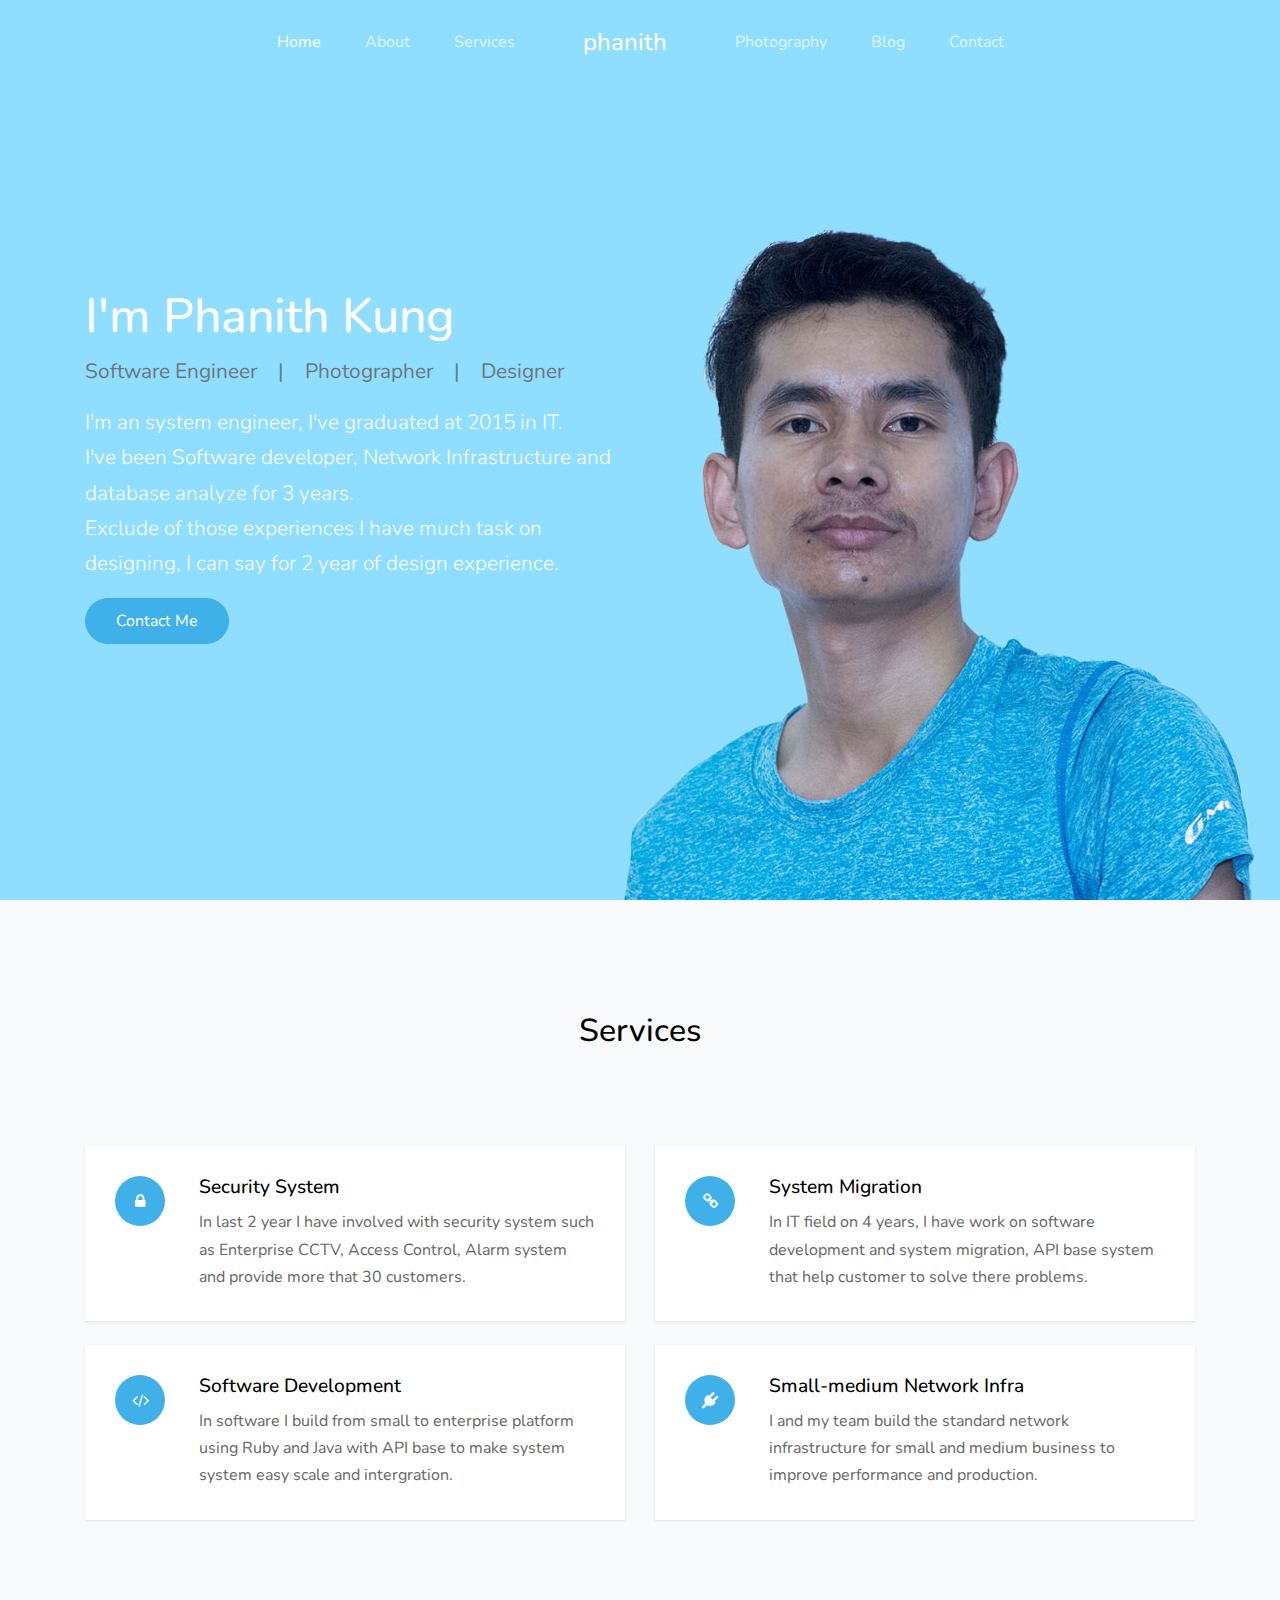
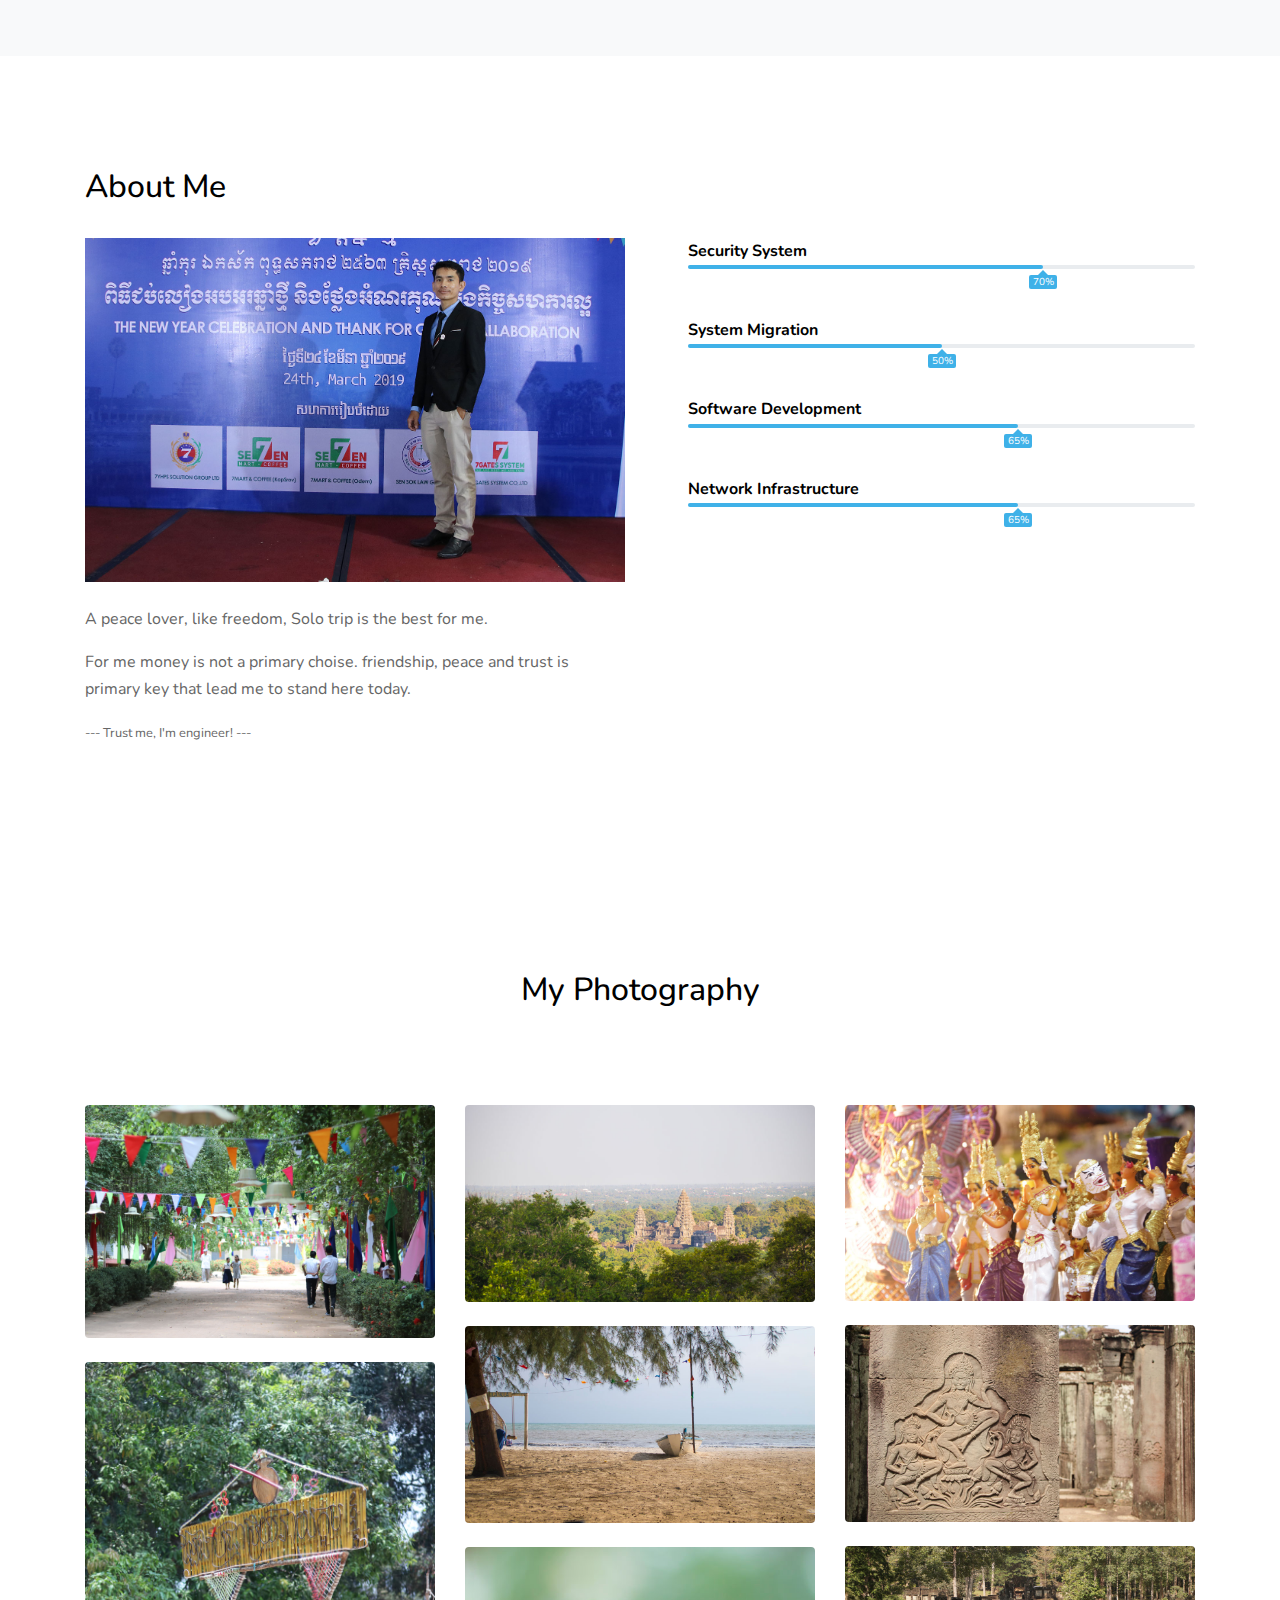
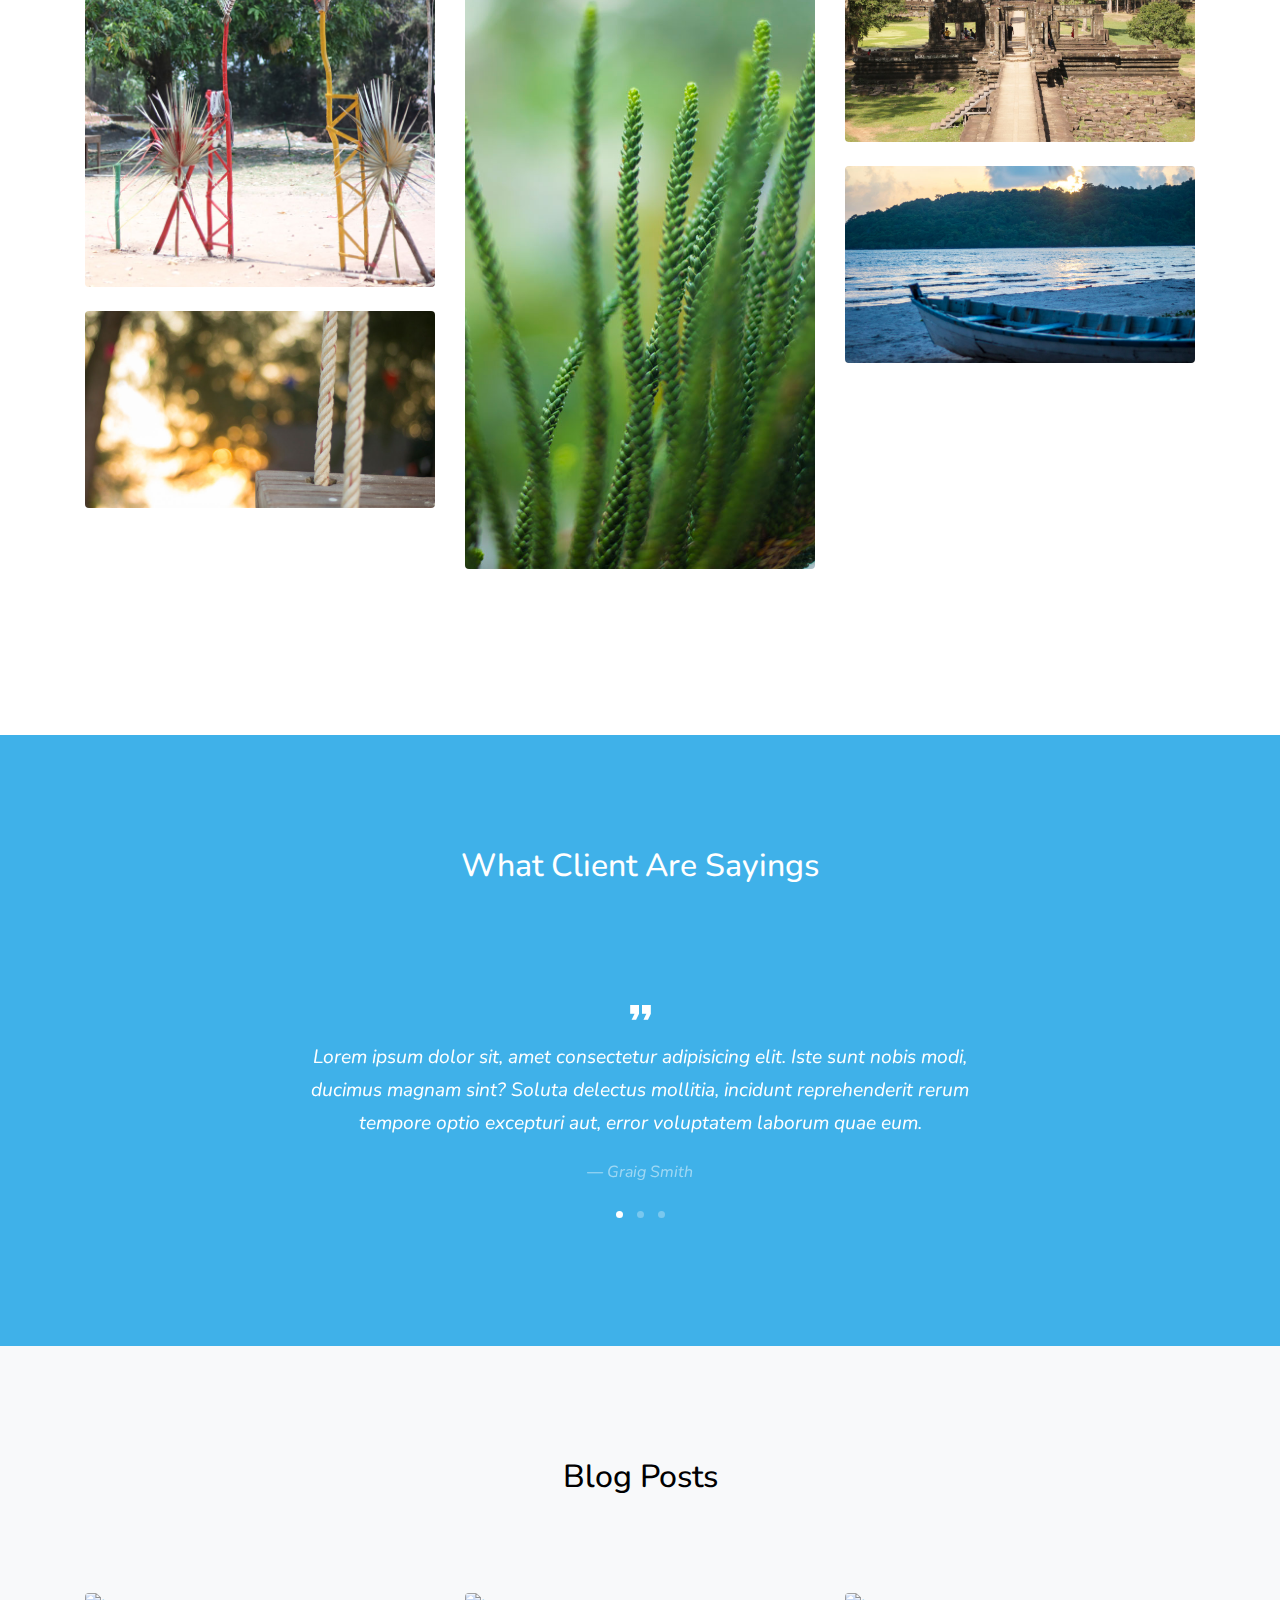
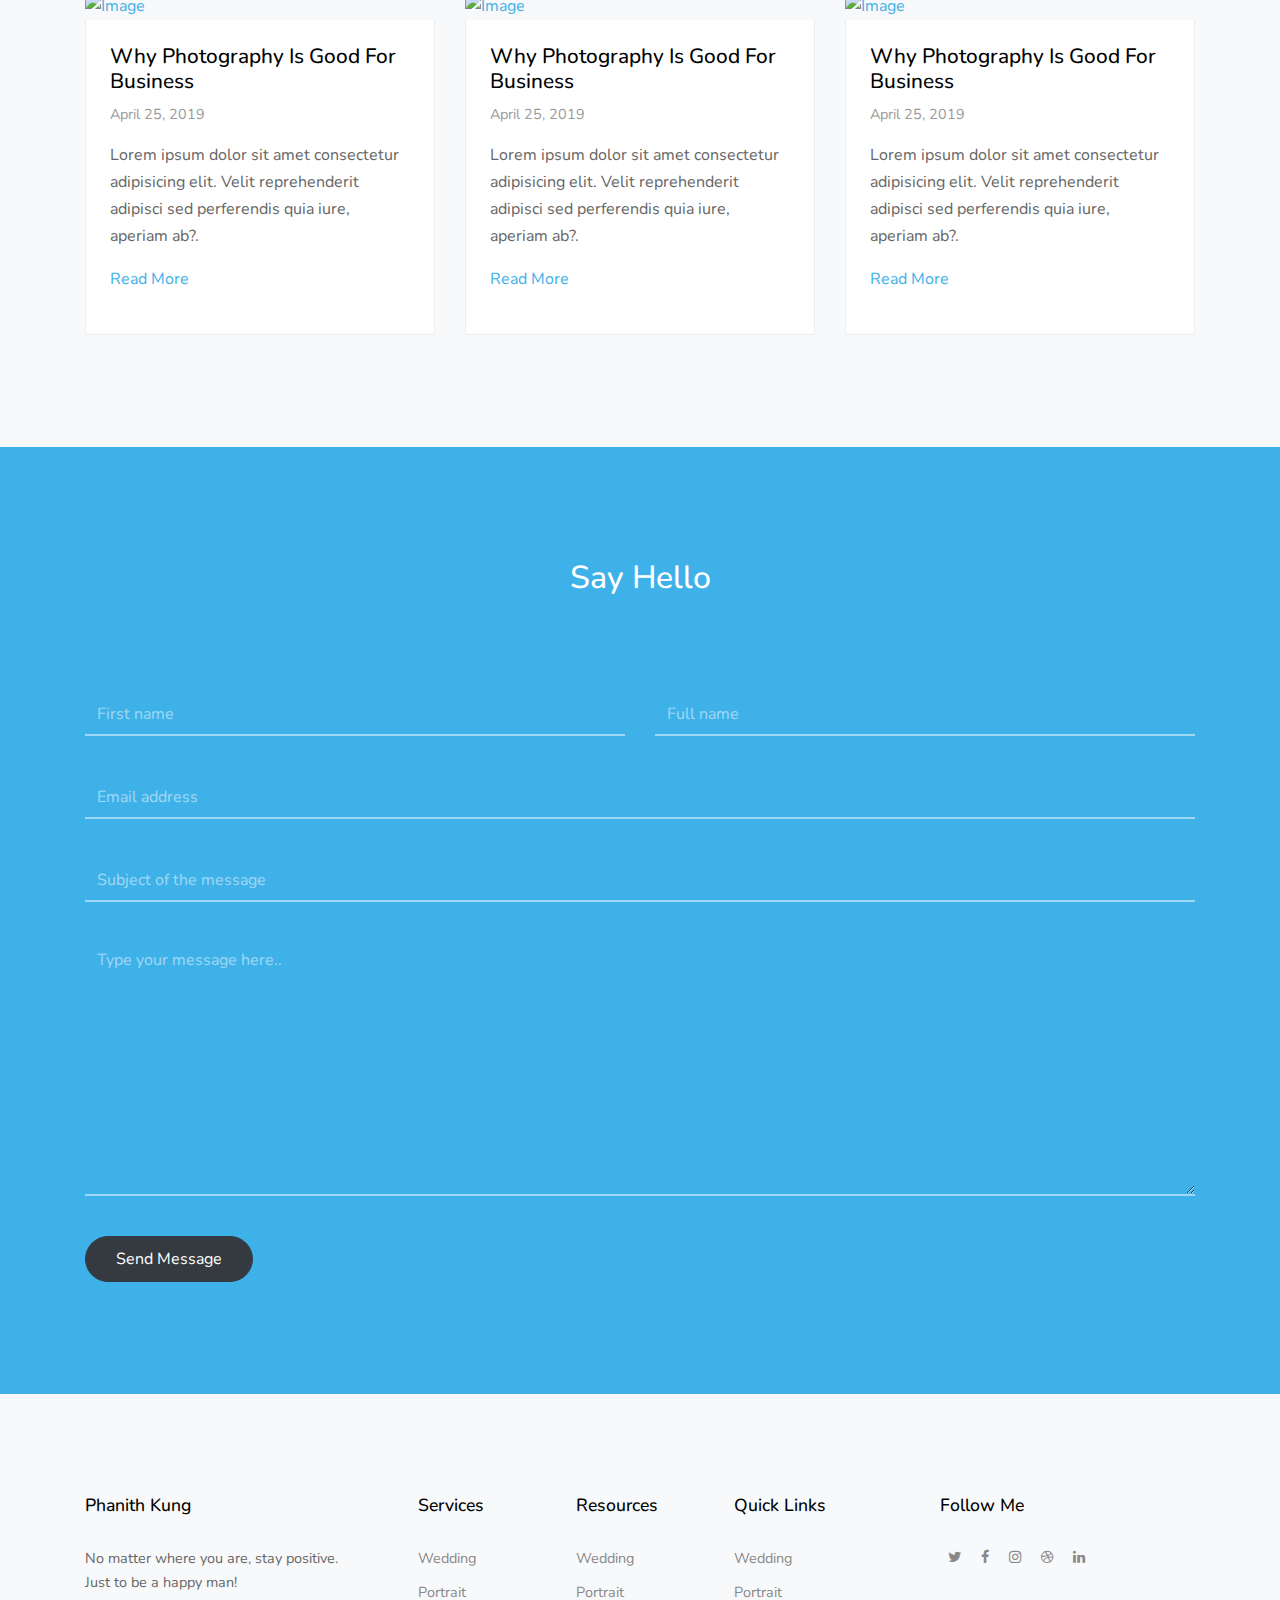
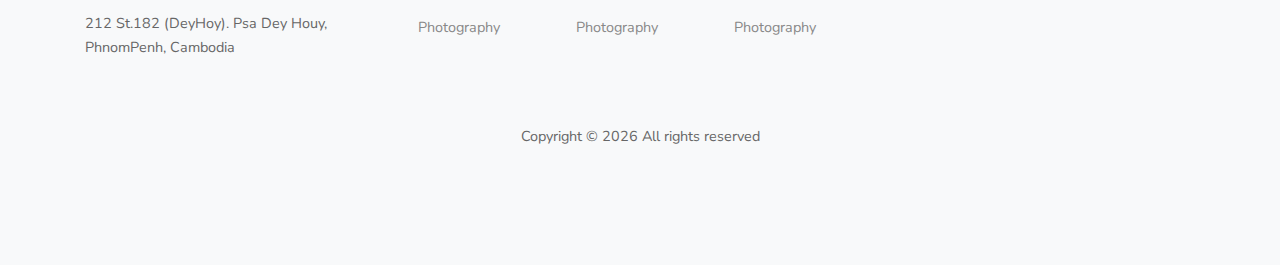
==== index.html @ 10b77f1f "adding post" ====
<!doctype html>
<html lang="en">
  <head>
    <title>Phanith &mdash; portfolio</title>
    <meta charset="utf-8">
    <meta name="viewport" content="width=device-width, initial-scale=1, shrink-to-fit=no">
    
    <link href="https://fonts.googleapis.com/css?family=Nunito:300,400,700&display=swap" rel="stylesheet">
    <link rel="stylesheet" href="fonts/icomoon/style.css">

    <link rel="stylesheet" href="css/bootstrap.min.css">
    <link rel="stylesheet" href="css/jquery-ui.css">
    <link rel="stylesheet" href="css/owl.carousel.min.css">
    <link rel="stylesheet" href="css/owl.theme.default.min.css">
    <link rel="stylesheet" href="css/owl.theme.default.min.css">

    <link rel="stylesheet" href="css/jquery.fancybox.min.css">

    <link rel="stylesheet" href="css/bootstrap-datepicker.css">

    <link rel="stylesheet" href="fonts/flaticon/font/flaticon.css">

    <link rel="stylesheet" href="css/aos.css">

    <link rel="stylesheet" href="css/style.css">

    <link rel="icon" href="images/favicon-primary.png" type="image/png" sizes="16x16">
    
  </head>
  <body data-spy="scroll" data-target=".site-navbar-target" data-offset="300">
  


  <div class="site-wrap">

    <div class="site-mobile-menu site-navbar-target">
      <div class="site-mobile-menu-header">
        <div class="site-mobile-menu-close mt-3">
          <span class="icon-close2 js-menu-toggle"></span>
        </div>
      </div>
      <div class="site-mobile-menu-body"></div>
    </div>
   
    <header class="site-navbar py-4 js-sticky-header site-navbar-target" role="banner">

      <div class="container-fluid">
        <div class="row align-items-center justify-content-center">
          
          <div class="">
            <nav class="site-navigation position-relative text-right" role="navigation">
              <ul class="site-menu main-menu js-clone-nav mr-auto d-none d-lg-block">
                <li><a href="#home-section" class="nav-link">Home</a></li>
                <li><a href="#about-section" class="nav-link">About</a></li>
                <li><a href="#services-section" class="nav-link">Services</a></li>
              </ul>
            </nav>
          </div>

          <div class=" text-center mx-5">
            <h1 class="m-0 site-logo"><a href="index.html">phanith</a></h1>
          </div>

          <div class="text-left">

            <nav class="site-navigation position-relative" role="navigation">
              <ul class="site-menu main-menu js-clone-nav mr-auto d-none d-lg-block">
                <li><a href="#portfolio-section" class="nav-link">Photography</a></li>
                <li><a href="#blog-section" class="nav-link">Blog</a></li>
                <li><a href="#contact-section" class="nav-link">Contact</a></li>
              </ul>
            </nav>


            <div class="d-inline-block d-lg-none" style="position: relative; top: 3px;"><a href="#" class="site-menu-toggle js-menu-toggle float-right"><span class="icon-menu h3"></span></a></div>

          </div>

        </div>
      </div>
      
    </header>


    <div class="site-blocks-cover overlay bg-light" id="home-section">

      <div class="container">
        <div class="row justify-content-center">

          <div class="col-md-12 mt-lg-5 text-left align-self-center text-intro">
            <div class="row">
              <div class="col-lg-6">
                <h1 class="text-white">I'm Phanith Kung</h1>
                <p class="text-secondary">Software Engineer <span class="mx-3">|</span> Photographer <span class="mx-3">|</span> Designer </p>
                <p class="lead">
                  I'm an system engineer, I've graduated at 2015 in IT. <br/>I've been Software developer, Network Infrastructure and database analyze for 3 years.
                  <br/>
                  Exclude of those experiences I have much task on designing, I can say for 2 year of design experience. 
                  
                </p>
                <p><a href="#contact-section" class="btn smoothscroll btn-primary">Contact Me</a></p>
              </div>
            </div>
          </div>
            
        </div>
      </div>

      <img src="images/portfolio-image.jpg" alt="Image" class="img-face">
      
    </div>  

    <div class="site-section bg-light" id="services-section">
      <div class="container">
        <div class="row ">
          <div class="col-12 mb-5 position-relative">
            <h2 class="section-title text-center mb-5">Services</h2>
          </div>
    
          <div class="col-md-6 mb-4">
            <div class="service d-flex h-100">
              <div class="service-number mr-4"><span class="icon-lock"></span></div>
              <div class="service-about">
                <h3>Security System</h3>
                <p>
                  In last 2 year I have involved with security system such as Enterprise CCTV, Access Control, Alarm system and provide more that 30 customers.
                </p>
              </div>
            </div>
          </div>

          <div class="col-md-6 mb-4">
            <div class="service d-flex h-100">
              <div class="service-number mr-4"><span class="icon-link"></span></div>
              <div class="service-about">
                <h3>System Migration</h3>
                <p>
                  In IT field on 4 years, I have work on software development and system migration, API base system that help customer to solve there problems.
                </p>
              </div>
            </div>
          </div>
    
          <div class="col-md-6 mb-4">
            <div class="service d-flex h-100">
              <div class="service-number mr-4"><span class="icon-code"></span></div>
              <div class="service-about">
                <h3>Software Development</h3>
                <p>
                  In software I build from small to enterprise platform using Ruby and Java with API base to make system system easy scale and intergration.
                </p>
              </div>
            </div>
          </div>
    
          <div class="col-md-6 mb-4">
            <div class="service d-flex h-100">
              <div class="service-number mr-4"><span class="icon-plug"></span></div>
              <div class="service-about">
                <h3>Small-medium Network Infra</h3>
                <p>
                  I and my team build the standard network infrastructure for small and medium business to improve performance and production.
                </p>
              </div>
            </div>
          </div>
    
  
    
        </div>
      </div>
    </div>



    <div class="site-section" id="about-section">
      <div class="container">
        <div class="row ">
          <div class="col-12 mb-4 position-relative">
            <h2 class="section-title">About Me</h2>
          </div>
          <div class="col-lg-6 order-2 order-lg-1">
            <img class="img-fluid mb-4" src="images/about-me.jpg" alt="Image">
            <p>
              A peace lover, like freedom, Solo trip is the best for me. 
            </p>
            <p>
              For me money is not a primary choise. friendship, peace and trust is primary key that lead me to stand here today.
            </p>
            <span class="small">--- Trust me, I'm engineer! ---</span>
          </div>


          <div class="col-lg-6 order-3 pl-lg-5 order-lg-2">
            <div class="mb-5">
              <strong class="text-black">Security System</strong>
              <div class="progress">
                <div class="progress-bar" role="progressbar" aria-valuenow="0" aria-valuemin="0" aria-valuemax="100"
                  style="width: 70%;">
                  <span>70%</span>
                </div>
              </div>
            </div>
            <div class="mb-5">
              <strong class="text-black">System Migration</strong>
              <div class="progress">
                <div class="progress-bar" role="progressbar" aria-valuenow="0" aria-valuemin="0" aria-valuemax="100"
                  style="width: 50%;">
                  <span>50%</span>
                </div>
              </div>
            </div>
            <div class="mb-5">
              <strong class="text-black">Software Development</strong>
              <div class="progress">
                <div class="progress-bar" role="progressbar" aria-valuenow="0" aria-valuemin="0" aria-valuemax="100"
                  style="width: 65%;">
                  <span>65%</span>
                </div>
              </div>
            </div>
            <div class="mb-5">
              <strong class="text-black">Network Infrastructure</strong>
              <div class="progress">
                <div class="progress-bar" role="progressbar" aria-valuenow="0" aria-valuemin="0" aria-valuemax="100"
                  style="width: 65%;">
                  <span>65%</span>
                </div>
              </div>
            </div>
          </div>
          
        </div>
      </div>
    </div>


    

    <section class="site-section block__62272" id="portfolio-section">
      

      <div class="container">
        <div class="row mb-5">
          <div class="col-12 position-relative">
            <h2 class="section-title text-center mb-5">My Photography</h2>
          </div>
        </div>


        <div class="row">
          <div class="col-md-6 col-lg-4 item">
            <a href="images/photograph/source-img-1.jpg" class="item-wrap fancybox mb-4">
              <span class="icon-search2"></span>
              <img class="img-fluid" src="images/photograph/source-img-1.jpg">
            </a>
            <a href="images/photograph/source-img-3.jpg" class="item-wrap fancybox mb-4">
              <span class="icon-search2"></span>
              <img class="img-fluid" src="images/photograph/source-img-3.jpg">
            </a>
            <a href="images/photograph/source-img-4.jpg" class="item-wrap fancybox mb-4">
              <span class="icon-search2"></span>
              <img class="img-fluid" src="images/photograph/source-img-4.jpg">
            </a>
            
          </div>
          <div class="col-md-6 col-lg-4 item">
            <a href="images/photograph/source-img-6.jpg" class="item-wrap fancybox mb-4">
              <span class="icon-search2"></span>
              <img class="img-fluid" src="images/photograph/source-img-6.jpg">
            </a>
            <a href="images/photograph/source-img-7.jpg" class="item-wrap fancybox mb-4">
              <span class="icon-search2"></span>
              <img class="img-fluid" src="images/photograph/source-img-7.jpg">
            </a>
            <a href="images/photograph/source-img-8.jpg" class="item-wrap fancybox mb-4">
              <span class="icon-search2"></span>
              <img class="img-fluid" src="images/photograph/source-img-8.jpg">
            </a>
          </div>
          <div class="col-md-6 col-lg-4 item">
            <a href="images/photograph/source-img-9.jpg" class="item-wrap fancybox mb-4">
              <span class="icon-search2"></span>
              <img class="img-fluid" src="images/photograph/source-img-9.jpg">
            </a>
            <a href="images/photograph/source-img-10.jpg" class="item-wrap fancybox mb-4">
              <span class="icon-search2"></span>
              <img class="img-fluid" src="images/photograph/source-img-10.jpg">
            </a>
            <a href="images/photograph/source-img-11.jpg" class="item-wrap fancybox mb-4">
              <span class="icon-search2"></span>
              <img class="img-fluid" src="images/photograph/source-img-11.jpg">
            </a>
            <a href="images/photograph/source-img-12.jpg" class="item-wrap fancybox mb-4">
              <span class="icon-search2"></span>
              <img class="img-fluid" src="images/photograph/source-img-12.jpg">
            </a>
          </div>
        </div>

        
      </div>

    </section>


    <section class="site-section bg-primary">
      <div class="container">
        <div class="row">
          <div class="col-12 mb-5 position-relative">
            <h2 class="section-title text-center mb-5 text-white">What Client Are Sayings</h2>
          </div>
        </div>
        <div class="owl-carousel slide-one-item">
          <div class="slide">
            <blockquote>
              <p>Lorem ipsum dolor sit, amet consectetur adipisicing elit. Iste sunt nobis modi, ducimus magnam sint? Soluta delectus mollitia, incidunt reprehenderit rerum tempore optio excepturi aut, error voluptatem laborum quae eum.</p>
              <p><cite>&mdash; Graig Smith</cite></p>
            </blockquote>
          </div>
          <div class="slide">
            <blockquote>
              <p>Lorem ipsum dolor sit amet consectetur adipisicing elit. Et, veniam, quos optio magnam aliquid est sequi cupiditate tempore libero excepturi nam laudantium consequuntur quia iste dolor fugit quas?</p>
              <p><cite>&mdash; Carl Spencer</cite></p>
            </blockquote>
          </div>
          <div class="slide">
            <blockquote>
              <p>Lorem ipsum dolor sit amet consectetur adipisicing elit. Illum veniam officiis placeat tempore, voluptates quis, odit mollitia neque, quisquam sint temporibus in ullam delectus modi repudiandae expedita! Cupiditate aspernatur illum adipisci recusandae beatae ea impedit.</p>
              <p><cite>&mdash; Ryan Peters</cite></p>
            </blockquote>
          </div>
        </div>
      </div>
    </section>

    

    <section class="site-section bg-light" id="blog-section">
      <div class="container">
        <div class="row">
          
          <div class="col-12 mb-5 position-relative">
            <h2 class="section-title text-center mb-5">Blog Posts</h2>
          </div>

          <div class="col-md-6 mb-5 mb-lg-0 col-lg-4">
            <div class="blog_entry">
              <a href="single.html"><img src="images/blog_1.jpg" alt="Image" class="img-fluid"></a>
              <div class="p-4 bg-white">
                <h3><a href="single.html">Why Photography Is Good For Business</a></h3>
                <span class="date">April 25, 2019</span>
                <p>Lorem ipsum dolor sit amet consectetur adipisicing elit. Velit reprehenderit adipisci sed perferendis quia iure, aperiam ab?.</p>
                <p class="more"><a href="single.html">Read More</a></p>
              </div>
            </div>
          </div>

          <div class="col-md-6 mb-5 mb-lg-0 col-lg-4">
            <div class="blog_entry">
              <a href="single.html"><img src="images/blog_2.jpg" alt="Image" class="img-fluid"></a>
              <div class="p-4 bg-white">
                <h3><a href="single.html">Why Photography Is Good For Business</a></h3>
                <span class="date">April 25, 2019</span>
                <p>Lorem ipsum dolor sit amet consectetur adipisicing elit. Velit reprehenderit adipisci sed perferendis quia iure, aperiam ab?.</p>
                <p class="more"><a href="single.html">Read More</a></p>
              </div>
            </div>
          </div>

          <div class="col-md-6 mb-5 mb-lg-0 col-lg-4">
            <div class="blog_entry">
              <a href="single.html"><img src="images/blog_3.jpg" alt="Image" class="img-fluid"></a>
              <div class="p-4 bg-white">
                <h3><a href="single.html">Why Photography Is Good For Business</a></h3>
                <span class="date">April 25, 2019</span>
                <p>Lorem ipsum dolor sit amet consectetur adipisicing elit. Velit reprehenderit adipisci sed perferendis quia iure, aperiam ab?.</p>
                <p class="more"><a href="single.html">Read More</a></p>
              </div>
            </div>
          </div>
        </div>
      </div>
    </section>


    <section class="site-section bg-primary" id="contact-section">
      <div class="container">
        <div class="row">
          <div class="col-12 mb-5 position-relative">
            <h2 class="section-title text-center text-white mb-5">Say Hello</h2>
          </div>
        </div>
        <form action="#" class="form">
          <div class="row mb-4">
            <div class="form-group col-6">
              <input type="text" class="form-control" placeholder="First name">
            </div>
            <div class="form-group col-6">
              <input type="text" class="form-control" placeholder="Full name">
            </div>
          </div>

          <div class="row mb-4">
            <div class="form-group col-12">
              <input type="email" class="form-control" placeholder="Email address">
            </div>
          </div>

          <div class="row mb-4">
            <div class="form-group col-12">
              <input type="text" class="form-control" placeholder="Subject of the message">
            </div>
          </div>

          <div class="row mb-4">
            <div class="form-group col-12">
              <textarea name="" id="" cols="30" rows="10" class="form-control" placeholder="Type your message here.."></textarea>
            </div>
          </div>

          <div class="row">
            <div class="col-md-6">
              <input type="submit" class="btn btn-dark" value="Send Message">
            </div>
          </div>
          
        </form>
      </div>
    </section>

    <footer class="site-section bg-light footer">
      <div class="container">
        <div class="row mb-5">
          <div class="col-md-3">
            <h3 class="footer-title">Phanith Kung</h3>
            <p>No matter where you are, stay positive. Just to be a happy man! <br/></p>
            <p><span class="d-inline-block d-md-block">212 St.182 (DeyHoy). Psa Dey Houy,</span> PhnomPenh, Cambodia</p>
          </div>
          <div class="col-md-5 mx-auto">
            <div class="row">
              <div class="col-lg-4">
                <h3 class="footer-title">Services</h3>
                <ul class="list-unstyled">
                  <li><a href="#">Wedding</a></li>
                  <li><a href="#">Portrait</a></li>
                  <li><a href="#">Photography</a></li>
                </ul>
              </div>
              <div class="col-lg-4">
                <h3 class="footer-title">Resources</h3>
                <ul class="list-unstyled">
                  <li><a href="#">Wedding</a></li>
                  <li><a href="#">Portrait</a></li>
                  <li><a href="#">Photography</a></li>
                </ul>
              </div>
              <div class="col-lg-4">
                <h3 class="footer-title">Quick Links</h3>
                <ul class="list-unstyled">
                  <li><a href="#">Wedding</a></li>
                  <li><a href="#">Portrait</a></li>
                  <li><a href="#">Photography</a></li>
                </ul>
              </div>
            </div>
          </div>
          <div class="col-md-3">
            <h3 class="footer-title">Follow Me</h3>
            <a href="#" class="social-circle p-2"><span class="icon-twitter"></span></a>
            <a href="#" class="social-circle p-2"><span class="icon-facebook"></span></a>
            <a href="#" class="social-circle p-2"><span class="icon-instagram"></span></a>
            <a href="#" class="social-circle p-2"><span class="icon-dribbble"></span></a>
            <a href="#" class="social-circle p-2"><span class="icon-linkedin"></span></a>
          </div>
        </div>

        <div class="row">
          <div class="col-12 text-center">
            <p>Copyright &copy;
            <script>document.write(new Date().getFullYear());</script> All rights reserved
          </div>
        </div>
      </div>
    </footer>

  </div> <!-- .site-wrap -->

  <script src="js/jquery-3.3.1.min.js"></script>
  <script src="js/jquery-ui.js"></script>
  <script src="js/popper.min.js"></script>
  <script src="js/bootstrap.min.js"></script>
  <script src="js/owl.carousel.min.js"></script>
  <script src="js/jquery.easing.1.3.js"></script>
  <script src="js/aos.js"></script>
  <script src="js/jquery.fancybox.min.js"></script>
  <script src="js/jquery.sticky.js"></script>
  <script src="js/main.js"></script>

  <script>
    var post;

    $(document).ready(function(){
      getPosts();
    });

    function getPosts(){
      $.ajax({
        dataType: "json",
        url: "api/post_data.json",
        method: "GET",
        success: function(data){
          console.log(data);
        }
      });

    }

  </script>
  
  </body>
</html>
---- fonts/icomoon/style.css ----
@font-face {
  font-family: 'icomoon';
  src:  url('fonts/icomoon.eot?10si43');
  src:  url('fonts/icomoon.eot?10si43#iefix') format('embedded-opentype'),
    url('fonts/icomoon.ttf?10si43') format('truetype'),
    url('fonts/icomoon.woff?10si43') format('woff'),
    url('fonts/icomoon.svg?10si43#icomoon') format('svg');
  font-weight: normal;
  font-style: normal;
}

[class^="icon-"], [class*=" icon-"] {
  /* use !important to prevent issues with browser extensions that change fonts */
  font-family: 'icomoon' !important;
  speak: none;
  font-style: normal;
  font-weight: normal;
  font-variant: normal;
  text-transform: none;
  line-height: 1;

  /* Better Font Rendering =========== */
  -webkit-font-smoothing: antialiased;
  -moz-osx-font-smoothing: grayscale;
}

.icon-asterisk:before {
  content: "\f069";
}
.icon-plus:before {
  content: "\f067";
}
.icon-question:before {
  content: "\f128";
}
.icon-minus:before {
  content: "\f068";
}
.icon-glass:before {
  content: "\f000";
}
.icon-music:before {
  content: "\f001";
}
.icon-search:before {
  content: "\f002";
}
.icon-envelope-o:before {
  content: "\f003";
}
.icon-heart:before {
  content: "\f004";
}
.icon-star:before {
  content: "\f005";
}
.icon-star-o:before {
  content: "\f006";
}
.icon-user:before {
  content: "\f007";
}
.icon-film:before {
  content: "\f008";
}
.icon-th-large:before {
  content: "\f009";
}
.icon-th:before {
  content: "\f00a";
}
.icon-th-list:before {
  content: "\f00b";
}
.icon-check:before {
  content: "\f00c";
}
.icon-close:before {
  content: "\f00d";
}
.icon-remove:before {
  content: "\f00d";
}
.icon-times:before {
  content: "\f00d";
}
.icon-search-plus:before {
  content: "\f00e";
}
.icon-search-minus:before {
  content: "\f010";
}
.icon-power-off:before {
  content: "\f011";
}
.icon-signal:before {
  content: "\f012";
}
.icon-cog:before {
  content: "\f013";
}
.icon-gear:before {
  content: "\f013";
}
.icon-trash-o:before {
  content: "\f014";
}
.icon-home:before {
  content: "\f015";
}
.icon-file-o:before {
  content: "\f016";
}
.icon-clock-o:before {
  content: "\f017";
}
.icon-road:before {
  content: "\f018";
}
.icon-download:before {
  content: "\f019";
}
.icon-arrow-circle-o-down:before {
  content: "\f01a";
}
.icon-arrow-circle-o-up:before {
  content: "\f01b";
}
.icon-inbox:before {
  content: "\f01c";
}
.icon-play-circle-o:before {
  content: "\f01d";
}
.icon-repeat:before {
  content: "\f01e";
}
.icon-rotate-right:before {
  content: "\f01e";
}
.icon-refresh:before {
  content: "\f021";
}
.icon-list-alt:before {
  content: "\f022";
}
.icon-lock:before {
  content: "\f023";
}
.icon-flag:before {
  content: "\f024";
}
.icon-headphones:before {
  content: "\f025";
}
.icon-volume-off:before {
  content: "\f026";
}
.icon-volume-down:before {
  content: "\f027";
}
.icon-volume-up:before {
  content: "\f028";
}
.icon-qrcode:before {
  content: "\f029";
}
.icon-barcode:before {
  content: "\f02a";
}
.icon-tag:before {
  content: "\f02b";
}
.icon-tags:before {
  content: "\f02c";
}
.icon-book:before {
  content: "\f02d";
}
.icon-bookmark:before {
  content: "\f02e";
}
.icon-print:before {
  content: "\f02f";
}
.icon-camera:before {
  content: "\f030";
}
.icon-font:before {
  content: "\f031";
}
.icon-bold:before {
  content: "\f032";
}
.icon-italic:before {
  content: "\f033";
}
.icon-text-height:before {
  content: "\f034";
}
.icon-text-width:before {
  content: "\f035";
}
.icon-align-left:before {
  content: "\f036";
}
.icon-align-center:before {
  content: "\f037";
}
.icon-align-right:before {
  content: "\f038";
}
.icon-align-justify:before {
  content: "\f039";
}
.icon-list:before {
  content: "\f03a";
}
.icon-dedent:before {
  content: "\f03b";
}
.icon-outdent:before {
  content: "\f03b";
}
.icon-indent:before {
  content: "\f03c";
}
.icon-video-camera:before {
  content: "\f03d";
}
.icon-image:before {
  content: "\f03e";
}
.icon-photo:before {
  content: "\f03e";
}
.icon-picture-o:before {
  content: "\f03e";
}
.icon-pencil:before {
  content: "\f040";
}
.icon-map-marker:before {
  content: "\f041";
}
.icon-adjust:before {
  content: "\f042";
}
.icon-tint:before {
  content: "\f043";
}
.icon-edit:before {
  content: "\f044";
}
.icon-pencil-square-o:before {
  content: "\f044";
}
.icon-share-square-o:before {
  content: "\f045";
}
.icon-check-square-o:before {
  content: "\f046";
}
.icon-arrows:before {
  content: "\f047";
}
.icon-step-backward:before {
  content: "\f048";
}
.icon-fast-backward:before {
  content: "\f049";
}
.icon-backward:before {
  content: "\f04a";
}
.icon-play:before {
  content: "\f04b";
}
.icon-pause:before {
  content: "\f04c";
}
.icon-stop:before {
  content: "\f04d";
}
.icon-forward:before {
  content: "\f04e";
}
.icon-fast-forward:before {
  content: "\f050";
}
.icon-step-forward:before {
  content: "\f051";
}
.icon-eject:before {
  content: "\f052";
}
.icon-chevron-left:before {
  content: "\f053";
}
.icon-chevron-right:before {
  content: "\f054";
}
.icon-plus-circle:before {
  content: "\f055";
}
.icon-minus-circle:before {
  content: "\f056";
}
.icon-times-circle:before {
  content: "\f057";
}
.icon-check-circle:before {
  content: "\f058";
}
.icon-question-circle:before {
  content: "\f059";
}
.icon-info-circle:before {
  content: "\f05a";
}
.icon-crosshairs:before {
  content: "\f05b";
}
.icon-times-circle-o:before {
  content: "\f05c";
}
.icon-check-circle-o:before {
  content: "\f05d";
}
.icon-ban:before {
  content: "\f05e";
}
.icon-arrow-left:before {
  content: "\f060";
}
.icon-arrow-right:before {
  content: "\f061";
}
.icon-arrow-up:before {
  content: "\f062";
}
.icon-arrow-down:before {
  content: "\f063";
}
.icon-mail-forward:before {
  content: "\f064";
}
.icon-share:before {
  content: "\f064";
}
.icon-expand:before {
  content: "\f065";
}
.icon-compress:before {
  content: "\f066";
}
.icon-exclamation-circle:before {
  content: "\f06a";
}
.icon-gift:before {
  content: "\f06b";
}
.icon-leaf:before {
  content: "\f06c";
}
.icon-fire:before {
  content: "\f06d";
}
.icon-eye:before {
  content: "\f06e";
}
.icon-eye-slash:before {
  content: "\f070";
}
.icon-exclamation-triangle:before {
  content: "\f071";
}
.icon-warning:before {
  content: "\f071";
}
.icon-plane:before {
  content: "\f072";
}
.icon-calendar:before {
  content: "\f073";
}
.icon-random:before {
  content: "\f074";
}
.icon-comment:before {
  content: "\f075";
}
.icon-magnet:before {
  content: "\f076";
}
.icon-chevron-up:before {
  content: "\f077";
}
.icon-chevron-down:before {
  content: "\f078";
}
.icon-retweet:before {
  content: "\f079";
}
.icon-shopping-cart:before {
  content: "\f07a";
}
.icon-folder:before {
  content: "\f07b";
}
.icon-folder-open:before {
  content: "\f07c";
}
.icon-arrows-v:before {
  content: "\f07d";
}
.icon-arrows-h:before {
  content: "\f07e";
}
.icon-bar-chart:before {
  content: "\f080";
}
.icon-bar-chart-o:before {
  content: "\f080";
}
.icon-twitter-square:before {
  content: "\f081";
}
.icon-facebook-square:before {
  content: "\f082";
}
.icon-camera-retro:before {
  content: "\f083";
}
.icon-key:before {
  content: "\f084";
}
.icon-cogs:before {
  content: "\f085";
}
.icon-gears:before {
  content: "\f085";
}
.icon-comments:before {
  content: "\f086";
}
.icon-thumbs-o-up:before {
  content: "\f087";
}
.icon-thumbs-o-down:before {
  content: "\f088";
}
.icon-star-half:before {
  content: "\f089";
}
.icon-heart-o:before {
  content: "\f08a";
}
.icon-sign-out:before {
  content: "\f08b";
}
.icon-linkedin-square:before {
  content: "\f08c";
}
.icon-thumb-tack:before {
  content: "\f08d";
}
.icon-external-link:before {
  content: "\f08e";
}
.icon-sign-in:before {
  content: "\f090";
}
.icon-trophy:before {
  content: "\f091";
}
.icon-github-square:before {
  content: "\f092";
}
.icon-upload:before {
  content: "\f093";
}
.icon-lemon-o:before {
  content: "\f094";
}
.icon-phone:before {
  content: "\f095";
}
.icon-square-o:before {
  content: "\f096";
}
.icon-bookmark-o:before {
  content: "\f097";
}
.icon-phone-square:before {
  content: "\f098";
}
.icon-twitter:before {
  content: "\f099";
}
.icon-facebook:before {
  content: "\f09a";
}
.icon-facebook-f:before {
  content: "\f09a";
}
.icon-github:before {
  content: "\f09b";
}
.icon-unlock:before {
  content: "\f09c";
}
.icon-credit-card:before {
  content: "\f09d";
}
.icon-feed:before {
  content: "\f09e";
}
.icon-rss:before {
  content: "\f09e";
}
.icon-hdd-o:before {
  content: "\f0a0";
}
.icon-bullhorn:before {
  content: "\f0a1";
}
.icon-bell-o:before {
  content: "\f0a2";
}
.icon-certificate:before {
  content: "\f0a3";
}
.icon-hand-o-right:before {
  content: "\f0a4";
}
.icon-hand-o-left:before {
  content: "\f0a5";
}
.icon-hand-o-up:before {
  content: "\f0a6";
}
.icon-hand-o-down:before {
  content: "\f0a7";
}
.icon-arrow-circle-left:before {
  content: "\f0a8";
}
.icon-arrow-circle-right:before {
  content: "\f0a9";
}
.icon-arrow-circle-up:before {
  content: "\f0aa";
}
.icon-arrow-circle-down:before {
  content: "\f0ab";
}
.icon-globe:before {
  content: "\f0ac";
}
.icon-wrench:before {
  content: "\f0ad";
}
.icon-tasks:before {
  content: "\f0ae";
}
.icon-filter:before {
  content: "\f0b0";
}
.icon-briefcase:before {
  content: "\f0b1";
}
.icon-arrows-alt:before {
  content: "\f0b2";
}
.icon-group:before {
  content: "\f0c0";
}
.icon-users:before {
  content: "\f0c0";
}
.icon-chain:before {
  content: "\f0c1";
}
.icon-link:before {
  content: "\f0c1";
}
.icon-cloud:before {
  content: "\f0c2";
}
.icon-flask:before {
  content: "\f0c3";
}
.icon-cut:before {
  content: "\f0c4";
}
.icon-scissors:before {
  content: "\f0c4";
}
.icon-copy:before {
  content: "\f0c5";
}
.icon-files-o:before {
  content: "\f0c5";
}
.icon-paperclip:before {
  content: "\f0c6";
}
.icon-floppy-o:before {
  content: "\f0c7";
}
.icon-save:before {
  content: "\f0c7";
}
.icon-square:before {
  content: "\f0c8";
}
.icon-bars:before {
  content: "\f0c9";
}
.icon-navicon:before {
  content: "\f0c9";
}
.icon-reorder:before {
  content: "\f0c9";
}
.icon-list-ul:before {
  content: "\f0ca";
}
.icon-list-ol:before {
  content: "\f0cb";
}
.icon-strikethrough:before {
  content: "\f0cc";
}
.icon-underline:before {
  content: "\f0cd";
}
.icon-table:before {
  content: "\f0ce";
}
.icon-magic:before {
  content: "\f0d0";
}
.icon-truck:before {
  content: "\f0d1";
}
.icon-pinterest:before {
  content: "\f0d2";
}
.icon-pinterest-square:before {
  content: "\f0d3";
}
.icon-google-plus-square:before {
  content: "\f0d4";
}
.icon-google-plus:before {
  content: "\f0d5";
}
.icon-money:before {
  content: "\f0d6";
}
.icon-caret-down:before {
  content: "\f0d7";
}
.icon-caret-up:before {
  content: "\f0d8";
}
.icon-caret-left:before {
  content: "\f0d9";
}
.icon-caret-right:before {
  content: "\f0da";
}
.icon-columns:before {
  content: "\f0db";
}
.icon-sort:before {
  content: "\f0dc";
}
.icon-unsorted:before {
  content: "\f0dc";
}
.icon-sort-desc:before {
  content: "\f0dd";
}
.icon-sort-down:before {
  content: "\f0dd";
}
.icon-sort-asc:before {
  content: "\f0de";
}
.icon-sort-up:before {
  content: "\f0de";
}
.icon-envelope:before {
  content: "\f0e0";
}
.icon-linkedin:before {
  content: "\f0e1";
}
.icon-rotate-left:before {
  content: "\f0e2";
}
.icon-undo:before {
  content: "\f0e2";
}
.icon-gavel:before {
  content: "\f0e3";
}
.icon-legal:before {
  content: "\f0e3";
}
.icon-dashboard:before {
  content: "\f0e4";
}
.icon-tachometer:before {
  content: "\f0e4";
}
.icon-comment-o:before {
  content: "\f0e5";
}
.icon-comments-o:before {
  content: "\f0e6";
}
.icon-bolt:before {
  content: "\f0e7";
}
.icon-flash:before {
  content: "\f0e7";
}
.icon-sitemap:before {
  content: "\f0e8";
}
.icon-umbrella:before {
  content: "\f0e9";
}
.icon-clipboard:before {
  content: "\f0ea";
}
.icon-paste:before {
  content: "\f0ea";
}
.icon-lightbulb-o:before {
  content: "\f0eb";
}
.icon-exchange:before {
  content: "\f0ec";
}
.icon-cloud-download:before {
  content: "\f0ed";
}
.icon-cloud-upload:before {
  content: "\f0ee";
}
.icon-user-md:before {
  content: "\f0f0";
}
.icon-stethoscope:before {
  content: "\f0f1";
}
.icon-suitcase:before {
  content: "\f0f2";
}
.icon-bell:before {
  content: "\f0f3";
}
.icon-coffee:before {
  content: "\f0f4";
}
.icon-cutlery:before {
  content: "\f0f5";
}
.icon-file-text-o:before {
  content: "\f0f6";
}
.icon-building-o:before {
  content: "\f0f7";
}
.icon-hospital-o:before {
  content: "\f0f8";
}
.icon-ambulance:before {
  content: "\f0f9";
}
.icon-medkit:before {
  content: "\f0fa";
}
.icon-fighter-jet:before {
  content: "\f0fb";
}
.icon-beer:before {
  content: "\f0fc";
}
.icon-h-square:before {
  content: "\f0fd";
}
.icon-plus-square:before {
  content: "\f0fe";
}
.icon-angle-double-left:before {
  content: "\f100";
}
.icon-angle-double-right:before {
  content: "\f101";
}
.icon-angle-double-up:before {
  content: "\f102";
}
.icon-angle-double-down:before {
  content: "\f103";
}
.icon-angle-left:before {
  content: "\f104";
}
.icon-angle-right:before {
  content: "\f105";
}
.icon-angle-up:before {
  content: "\f106";
}
.icon-angle-down:before {
  content: "\f107";
}
.icon-desktop:before {
  content: "\f108";
}
.icon-laptop:before {
  content: "\f109";
}
.icon-tablet:before {
  content: "\f10a";
}
.icon-mobile:before {
  content: "\f10b";
}
.icon-mobile-phone:before {
  content: "\f10b";
}
.icon-circle-o:before {
  content: "\f10c";
}
.icon-quote-left:before {
  content: "\f10d";
}
.icon-quote-right:before {
  content: "\f10e";
}
.icon-spinner:before {
  content: "\f110";
}
.icon-circle:before {
  content: "\f111";
}
.icon-mail-reply:before {
  content: "\f112";
}
.icon-reply:before {
  content: "\f112";
}
.icon-github-alt:before {
  content: "\f113";
}
.icon-folder-o:before {
  content: "\f114";
}
.icon-folder-open-o:before {
  content: "\f115";
}
.icon-smile-o:before {
  content: "\f118";
}
.icon-frown-o:before {
  content: "\f119";
}
.icon-meh-o:before {
  content: "\f11a";
}
.icon-gamepad:before {
  content: "\f11b";
}
.icon-keyboard-o:before {
  content: "\f11c";
}
.icon-flag-o:before {
  content: "\f11d";
}
.icon-flag-checkered:before {
  content: "\f11e";
}
.icon-terminal:before {
  content: "\f120";
}
.icon-code:before {
  content: "\f121";
}
.icon-mail-reply-all:before {
  content: "\f122";
}
.icon-reply-all:before {
  content: "\f122";
}
.icon-star-half-empty:before {
  content: "\f123";
}
.icon-star-half-full:before {
  content: "\f123";
}
.icon-star-half-o:before {
  content: "\f123";
}
.icon-location-arrow:before {
  content: "\f124";
}
.icon-crop:before {
  content: "\f125";
}
.icon-code-fork:before {
  content: "\f126";
}
.icon-chain-broken:before {
  content: "\f127";
}
.icon-unlink:before {
  content: "\f127";
}
.icon-info:before {
  content: "\f129";
}
.icon-exclamation:before {
  content: "\f12a";
}
.icon-superscript:before {
  content: "\f12b";
}
.icon-subscript:before {
  content: "\f12c";
}
.icon-eraser:before {
  content: "\f12d";
}
.icon-puzzle-piece:before {
  content: "\f12e";
}
.icon-microphone:before {
  content: "\f130";
}
.icon-microphone-slash:before {
  content: "\f131";
}
.icon-shield:before {
  content: "\f132";
}
.icon-calendar-o:before {
  content: "\f133";
}
.icon-fire-extinguisher:before {
  content: "\f134";
}
.icon-rocket:before {
  content: "\f135";
}
.icon-maxcdn:before {
  content: "\f136";
}
.icon-chevron-circle-left:before {
  content: "\f137";
}
.icon-chevron-circle-right:before {
  content: "\f138";
}
.icon-chevron-circle-up:before {
  content: "\f139";
}
.icon-chevron-circle-down:before {
  content: "\f13a";
}
.icon-html5:before {
  content: "\f13b";
}
.icon-css3:before {
  content: "\f13c";
}
.icon-anchor:before {
  content: "\f13d";
}
.icon-unlock-alt:before {
  content: "\f13e";
}
.icon-bullseye:before {
  content: "\f140";
}
.icon-ellipsis-h:before {
  content: "\f141";
}
.icon-ellipsis-v:before {
  content: "\f142";
}
.icon-rss-square:before {
  content: "\f143";
}
.icon-play-circle:before {
  content: "\f144";
}
.icon-ticket:before {
  content: "\f145";
}
.icon-minus-square:before {
  content: "\f146";
}
.icon-minus-square-o:before {
  content: "\f147";
}
.icon-level-up:before {
  content: "\f148";
}
.icon-level-down:before {
  content: "\f149";
}
.icon-check-square:before {
  content: "\f14a";
}
.icon-pencil-square:before {
  content: "\f14b";
}
.icon-external-link-square:before {
  content: "\f14c";
}
.icon-share-square:before {
  content: "\f14d";
}
.icon-compass:before {
  content: "\f14e";
}
.icon-caret-square-o-down:before {
  content: "\f150";
}
.icon-toggle-down:before {
  content: "\f150";
}
.icon-caret-square-o-up:before {
  content: "\f151";
}
.icon-toggle-up:before {
  content: "\f151";
}
.icon-caret-square-o-right:before {
  content: "\f152";
}
.icon-toggle-right:before {
  content: "\f152";
}
.icon-eur:before {
  content: "\f153";
}
.icon-euro:before {
  content: "\f153";
}
.icon-gbp:before {
  content: "\f154";
}
.icon-dollar:before {
  content: "\f155";
}
.icon-usd:before {
  content: "\f155";
}
.icon-inr:before {
  content: "\f156";
}
.icon-rupee:before {
  content: "\f156";
}
.icon-cny:before {
  content: "\f157";
}
.icon-jpy:before {
  content: "\f157";
}
.icon-rmb:before {
  content: "\f157";
}
.icon-yen:before {
  content: "\f157";
}
.icon-rouble:before {
  content: "\f158";
}
.icon-rub:before {
  content: "\f158";
}
.icon-ruble:before {
  content: "\f158";
}
.icon-krw:before {
  content: "\f159";
}
.icon-won:before {
  content: "\f159";
}
.icon-bitcoin:before {
  content: "\f15a";
}
.icon-btc:before {
  content: "\f15a";
}
.icon-file:before {
  content: "\f15b";
}
.icon-file-text:before {
  content: "\f15c";
}
.icon-sort-alpha-asc:before {
  content: "\f15d";
}
.icon-sort-alpha-desc:before {
  content: "\f15e";
}
.icon-sort-amount-asc:before {
  content: "\f160";
}
.icon-sort-amount-desc:before {
  content: "\f161";
}
.icon-sort-numeric-asc:before {
  content: "\f162";
}
.icon-sort-numeric-desc:before {
  content: "\f163";
}
.icon-thumbs-up:before {
  content: "\f164";
}
.icon-thumbs-down:before {
  content: "\f165";
}
.icon-youtube-square:before {
  content: "\f166";
}
.icon-youtube:before {
  content: "\f167";
}
.icon-xing:before {
  content: "\f168";
}
.icon-xing-square:before {
  content: "\f169";
}
.icon-youtube-play:before {
  content: "\f16a";
}
.icon-dropbox:before {
  content: "\f16b";
}
.icon-stack-overflow:before {
  content: "\f16c";
}
.icon-instagram:before {
  content: "\f16d";
}
.icon-flickr:before {
  content: "\f16e";
}
.icon-adn:before {
  content: "\f170";
}
.icon-bitbucket:before {
  content: "\f171";
}
.icon-bitbucket-square:before {
  content: "\f172";
}
.icon-tumblr:before {
  content: "\f173";
}
.icon-tumblr-square:before {
  content: "\f174";
}
.icon-long-arrow-down:before {
  content: "\f175";
}
.icon-long-arrow-up:before {
  content: "\f176";
}
.icon-long-arrow-left:before {
  content: "\f177";
}
.icon-long-arrow-right:before {
  content: "\f178";
}
.icon-apple:before {
  content: "\f179";
}
.icon-windows:before {
  content: "\f17a";
}
.icon-android:before {
  content: "\f17b";
}
.icon-linux:before {
  content: "\f17c";
}
.icon-dribbble:before {
  content: "\f17d";
}
.icon-skype:before {
  content: "\f17e";
}
.icon-foursquare:before {
  content: "\f180";
}
.icon-trello:before {
  content: "\f181";
}
.icon-female:before {
  content: "\f182";
}
.icon-male:before {
  content: "\f183";
}
.icon-gittip:before {
  content: "\f184";
}
.icon-gratipay:before {
  content: "\f184";
}
.icon-sun-o:before {
  content: "\f185";
}
.icon-moon-o:before {
  content: "\f186";
}
.icon-archive:before {
  content: "\f187";
}
.icon-bug:before {
  content: "\f188";
}
.icon-vk:before {
  content: "\f189";
}
.icon-weibo:before {
  content: "\f18a";
}
.icon-renren:before {
  content: "\f18b";
}
.icon-pagelines:before {
  content: "\f18c";
}
.icon-stack-exchange:before {
  content: "\f18d";
}
.icon-arrow-circle-o-right:before {
  content: "\f18e";
}
.icon-arrow-circle-o-left:before {
  content: "\f190";
}
.icon-caret-square-o-left:before {
  content: "\f191";
}
.icon-toggle-left:before {
  content: "\f191";
}
.icon-dot-circle-o:before {
  content: "\f192";
}
.icon-wheelchair:before {
  content: "\f193";
}
.icon-vimeo-square:before {
  content: "\f194";
}
.icon-try:before {
  content: "\f195";
}
.icon-turkish-lira:before {
  content: "\f195";
}
.icon-plus-square-o:before {
  content: "\f196";
}
.icon-space-shuttle:before {
  content: "\f197";
}
.icon-slack:before {
  content: "\f198";
}
.icon-envelope-square:before {
  content: "\f199";
}
.icon-wordpress:before {
  content: "\f19a";
}
.icon-openid:before {
  content: "\f19b";
}
.icon-bank:before {
  content: "\f19c";
}
.icon-institution:before {
  content: "\f19c";
}
.icon-university:before {
  content: "\f19c";
}
.icon-graduation-cap:before {
  content: "\f19d";
}
.icon-mortar-board:before {
  content: "\f19d";
}
.icon-yahoo:before {
  content: "\f19e";
}
.icon-google:before {
  content: "\f1a0";
}
.icon-reddit:before {
  content: "\f1a1";
}
.icon-reddit-square:before {
  content: "\f1a2";
}
.icon-stumbleupon-circle:before {
  content: "\f1a3";
}
.icon-stumbleupon:before {
  content: "\f1a4";
}
.icon-delicious:before {
  content: "\f1a5";
}
.icon-digg:before {
  content: "\f1a6";
}
.icon-pied-piper-pp:before {
  content: "\f1a7";
}
.icon-pied-piper-alt:before {
  content: "\f1a8";
}
.icon-drupal:before {
  content: "\f1a9";
}
.icon-joomla:before {
  content: "\f1aa";
}
.icon-language:before {
  content: "\f1ab";
}
.icon-fax:before {
  content: "\f1ac";
}
.icon-building:before {
  content: "\f1ad";
}
.icon-child:before {
  content: "\f1ae";
}
.icon-paw:before {
  content: "\f1b0";
}
.icon-spoon:before {
  content: "\f1b1";
}
.icon-cube:before {
  content: "\f1b2";
}
.icon-cubes:before {
  content: "\f1b3";
}
.icon-behance:before {
  content: "\f1b4";
}
.icon-behance-square:before {
  content: "\f1b5";
}
.icon-steam:before {
  content: "\f1b6";
}
.icon-steam-square:before {
  content: "\f1b7";
}
.icon-recycle:before {
  content: "\f1b8";
}
.icon-automobile:before {
  content: "\f1b9";
}
.icon-car:before {
  content: "\f1b9";
}
.icon-cab:before {
  content: "\f1ba";
}
.icon-taxi:before {
  content: "\f1ba";
}
.icon-tree:before {
  content: "\f1bb";
}
.icon-spotify:before {
  content: "\f1bc";
}
.icon-deviantart:before {
  content: "\f1bd";
}
.icon-soundcloud:before {
  content: "\f1be";
}
.icon-database:before {
  content: "\f1c0";
}
.icon-file-pdf-o:before {
  content: "\f1c1";
}
.icon-file-word-o:before {
  content: "\f1c2";
}
.icon-file-excel-o:before {
  content: "\f1c3";
}
.icon-file-powerpoint-o:before {
  content: "\f1c4";
}
.icon-file-image-o:before {
  content: "\f1c5";
}
.icon-file-photo-o:before {
  content: "\f1c5";
}
.icon-file-picture-o:before {
  content: "\f1c5";
}
.icon-file-archive-o:before {
  content: "\f1c6";
}
.icon-file-zip-o:before {
  content: "\f1c6";
}
.icon-file-audio-o:before {
  content: "\f1c7";
}
.icon-file-sound-o:before {
  content: "\f1c7";
}
.icon-file-movie-o:before {
  content: "\f1c8";
}
.icon-file-video-o:before {
  content: "\f1c8";
}
.icon-file-code-o:before {
  content: "\f1c9";
}
.icon-vine:before {
  content: "\f1ca";
}
.icon-codepen:before {
  content: "\f1cb";
}
.icon-jsfiddle:before {
  content: "\f1cc";
}
.icon-life-bouy:before {
  content: "\f1cd";
}
.icon-life-buoy:before {
  content: "\f1cd";
}
.icon-life-ring:before {
  content: "\f1cd";
}
.icon-life-saver:before {
  content: "\f1cd";
}
.icon-support:before {
  content: "\f1cd";
}
.icon-circle-o-notch:before {
  content: "\f1ce";
}
.icon-ra:before {
  content: "\f1d0";
}
.icon-rebel:before {
  content: "\f1d0";
}
.icon-resistance:before {
  content: "\f1d0";
}
.icon-empire:before {
  content: "\f1d1";
}
.icon-ge:before {
  content: "\f1d1";
}
.icon-git-square:before {
  content: "\f1d2";
}
.icon-git:before {
  content: "\f1d3";
}
.icon-hacker-news:before {
  content: "\f1d4";
}
.icon-y-combinator-square:before {
  content: "\f1d4";
}
.icon-yc-square:before {
  content: "\f1d4";
}
.icon-tencent-weibo:before {
  content: "\f1d5";
}
.icon-qq:before {
  content: "\f1d6";
}
.icon-wechat:before {
  content: "\f1d7";
}
.icon-weixin:before {
  content: "\f1d7";
}
.icon-paper-plane:before {
  content: "\f1d8";
}
.icon-send:before {
  content: "\f1d8";
}
.icon-paper-plane-o:before {
  content: "\f1d9";
}
.icon-send-o:before {
  content: "\f1d9";
}
.icon-history:before {
  content: "\f1da";
}
.icon-circle-thin:before {
  content: "\f1db";
}
.icon-header:before {
  content: "\f1dc";
}
.icon-paragraph:before {
  content: "\f1dd";
}
.icon-sliders:before {
  content: "\f1de";
}
.icon-share-alt:before {
  content: "\f1e0";
}
.icon-share-alt-square:before {
  content: "\f1e1";
}
.icon-bomb:before {
  content: "\f1e2";
}
.icon-futbol-o:before {
  content: "\f1e3";
}
.icon-soccer-ball-o:before {
  content: "\f1e3";
}
.icon-tty:before {
  content: "\f1e4";
}
.icon-binoculars:before {
  content: "\f1e5";
}
.icon-plug:before {
  content: "\f1e6";
}
.icon-slideshare:before {
  content: "\f1e7";
}
.icon-twitch:before {
  content: "\f1e8";
}
.icon-yelp:before {
  content: "\f1e9";
}
.icon-newspaper-o:before {
  content: "\f1ea";
}
.icon-wifi:before {
  content: "\f1eb";
}
.icon-calculator:before {
  content: "\f1ec";
}
.icon-paypal:before {
  content: "\f1ed";
}
.icon-google-wallet:before {
  content: "\f1ee";
}
.icon-cc-visa:before {
  content: "\f1f0";
}
.icon-cc-mastercard:before {
  content: "\f1f1";
}
.icon-cc-discover:before {
  content: "\f1f2";
}
.icon-cc-amex:before {
  content: "\f1f3";
}
.icon-cc-paypal:before {
  content: "\f1f4";
}
.icon-cc-stripe:before {
  content: "\f1f5";
}
.icon-bell-slash:before {
  content: "\f1f6";
}
.icon-bell-slash-o:before {
  content: "\f1f7";
}
.icon-trash:before {
  content: "\f1f8";
}
.icon-copyright:before {
  content: "\f1f9";
}
.icon-at:before {
  content: "\f1fa";
}
.icon-eyedropper:before {
  content: "\f1fb";
}
.icon-paint-brush:before {
  content: "\f1fc";
}
.icon-birthday-cake:before {
  content: "\f1fd";
}
.icon-area-chart:before {
  content: "\f1fe";
}
.icon-pie-chart:before {
  content: "\f200";
}
.icon-line-chart:before {
  content: "\f201";
}
.icon-lastfm:before {
  content: "\f202";
}
.icon-lastfm-square:before {
  content: "\f203";
}
.icon-toggle-off:before {
  content: "\f204";
}
.icon-toggle-on:before {
  content: "\f205";
}
.icon-bicycle:before {
  content: "\f206";
}
.icon-bus:before {
  content: "\f207";
}
.icon-ioxhost:before {
  content: "\f208";
}
.icon-angellist:before {
  content: "\f209";
}
.icon-cc:before {
  content: "\f20a";
}
.icon-ils:before {
  content: "\f20b";
}
.icon-shekel:before {
  content: "\f20b";
}
.icon-sheqel:before {
  content: "\f20b";
}
.icon-meanpath:before {
  content: "\f20c";
}
.icon-buysellads:before {
  content: "\f20d";
}
.icon-connectdevelop:before {
  content: "\f20e";
}
.icon-dashcube:before {
  content: "\f210";
}
.icon-forumbee:before {
  content: "\f211";
}
.icon-leanpub:before {
  content: "\f212";
}
.icon-sellsy:before {
  content: "\f213";
}
.icon-shirtsinbulk:before {
  content: "\f214";
}
.icon-simplybuilt:before {
  content: "\f215";
}
.icon-skyatlas:before {
  content: "\f216";
}
.icon-cart-plus:before {
  content: "\f217";
}
.icon-cart-arrow-down:before {
  content: "\f218";
}
.icon-diamond:before {
  content: "\f219";
}
.icon-ship:before {
  content: "\f21a";
}
.icon-user-secret:before {
  content: "\f21b";
}
.icon-motorcycle:before {
  content: "\f21c";
}
.icon-street-view:before {
  content: "\f21d";
}
.icon-heartbeat:before {
  content: "\f21e";
}
.icon-venus:before {
  content: "\f221";
}
.icon-mars:before {
  content: "\f222";
}
.icon-mercury:before {
  content: "\f223";
}
.icon-intersex:before {
  content: "\f224";
}
.icon-transgender:before {
  content: "\f224";
}
.icon-transgender-alt:before {
  content: "\f225";
}
.icon-venus-double:before {
  content: "\f226";
}
.icon-mars-double:before {
  content: "\f227";
}
.icon-venus-mars:before {
  content: "\f228";
}
.icon-mars-stroke:before {
  content: "\f229";
}
.icon-mars-stroke-v:before {
  content: "\f22a";
}
.icon-mars-stroke-h:before {
  content: "\f22b";
}
.icon-neuter:before {
  content: "\f22c";
}
.icon-genderless:before {
  content: "\f22d";
}
.icon-facebook-official:before {
  content: "\f230";
}
.icon-pinterest-p:before {
  content: "\f231";
}
.icon-whatsapp:before {
  content: "\f232";
}
.icon-server:before {
  content: "\f233";
}
.icon-user-plus:before {
  content: "\f234";
}
.icon-user-times:before {
  content: "\f235";
}
.icon-bed:before {
  content: "\f236";
}
.icon-hotel:before {
  content: "\f236";
}
.icon-viacoin:before {
  content: "\f237";
}
.icon-train:before {
  content: "\f238";
}
.icon-subway:before {
  content: "\f239";
}
.icon-medium:before {
  content: "\f23a";
}
.icon-y-combinator:before {
  content: "\f23b";
}
.icon-yc:before {
  content: "\f23b";
}
.icon-optin-monster:before {
  content: "\f23c";
}
.icon-opencart:before {
  content: "\f23d";
}
.icon-expeditedssl:before {
  content: "\f23e";
}
.icon-battery:before {
  content: "\f240";
}
.icon-battery-4:before {
  content: "\f240";
}
.icon-battery-full:before {
  content: "\f240";
}
.icon-battery-3:before {
  content: "\f241";
}
.icon-battery-three-quarters:before {
  content: "\f241";
}
.icon-battery-2:before {
  content: "\f242";
}
.icon-battery-half:before {
  content: "\f242";
}
.icon-battery-1:before {
  content: "\f243";
}
.icon-battery-quarter:before {
  content: "\f243";
}
.icon-battery-0:before {
  content: "\f244";
}
.icon-battery-empty:before {
  content: "\f244";
}
.icon-mouse-pointer:before {
  content: "\f245";
}
.icon-i-cursor:before {
  content: "\f246";
}
.icon-object-group:before {
  content: "\f247";
}
.icon-object-ungroup:before {
  content: "\f248";
}
.icon-sticky-note:before {
  content: "\f249";
}
.icon-sticky-note-o:before {
  content: "\f24a";
}
.icon-cc-jcb:before {
  content: "\f24b";
}
.icon-cc-diners-club:before {
  content: "\f24c";
}
.icon-clone:before {
  content: "\f24d";
}
.icon-balance-scale:before {
  content: "\f24e";
}
.icon-hourglass-o:before {
  content: "\f250";
}
.icon-hourglass-1:before {
  content: "\f251";
}
.icon-hourglass-start:before {
  content: "\f251";
}
.icon-hourglass-2:before {
  content: "\f252";
}
.icon-hourglass-half:before {
  content: "\f252";
}
.icon-hourglass-3:before {
  content: "\f253";
}
.icon-hourglass-end:before {
  content: "\f253";
}
.icon-hourglass:before {
  content: "\f254";
}
.icon-hand-grab-o:before {
  content: "\f255";
}
.icon-hand-rock-o:before {
  content: "\f255";
}
.icon-hand-paper-o:before {
  content: "\f256";
}
.icon-hand-stop-o:before {
  content: "\f256";
}
.icon-hand-scissors-o:before {
  content: "\f257";
}
.icon-hand-lizard-o:before {
  content: "\f258";
}
.icon-hand-spock-o:before {
  content: "\f259";
}
.icon-hand-pointer-o:before {
  content: "\f25a";
}
.icon-hand-peace-o:before {
  content: "\f25b";
}
.icon-trademark:before {
  content: "\f25c";
}
.icon-registered:before {
  content: "\f25d";
}
.icon-creative-commons:before {
  content: "\f25e";
}
.icon-gg:before {
  content: "\f260";
}
.icon-gg-circle:before {
  content: "\f261";
}
.icon-tripadvisor:before {
  content: "\f262";
}
.icon-odnoklassniki:before {
  content: "\f263";
}
.icon-odnoklassniki-square:before {
  content: "\f264";
}
.icon-get-pocket:before {
  content: "\f265";
}
.icon-wikipedia-w:before {
  content: "\f266";
}
.icon-safari:before {
  content: "\f267";
}
.icon-chrome:before {
  content: "\f268";
}
.icon-firefox:before {
  content: "\f269";
}
.icon-opera:before {
  content: "\f26a";
}
.icon-internet-explorer:before {
  content: "\f26b";
}
.icon-television:before {
  content: "\f26c";
}
.icon-tv:before {
  content: "\f26c";
}
.icon-contao:before {
  content: "\f26d";
}
.icon-500px:before {
  content: "\f26e";
}
.icon-amazon:before {
  content: "\f270";
}
.icon-calendar-plus-o:before {
  content: "\f271";
}
.icon-calendar-minus-o:before {
  content: "\f272";
}
.icon-calendar-times-o:before {
  content: "\f273";
}
.icon-calendar-check-o:before {
  content: "\f274";
}
.icon-industry:before {
  content: "\f275";
}
.icon-map-pin:before {
  content: "\f276";
}
.icon-map-signs:before {
  content: "\f277";
}
.icon-map-o:before {
  content: "\f278";
}
.icon-map:before {
  content: "\f279";
}
.icon-commenting:before {
  content: "\f27a";
}
.icon-commenting-o:before {
  content: "\f27b";
}
.icon-houzz:before {
  content: "\f27c";
}
.icon-vimeo:before {
  content: "\f27d";
}
.icon-black-tie:before {
  content: "\f27e";
}
.icon-fonticons:before {
  content: "\f280";
}
.icon-reddit-alien:before {
  content: "\f281";
}
.icon-edge:before {
  content: "\f282";
}
.icon-credit-card-alt:before {
  content: "\f283";
}
.icon-codiepie:before {
  content: "\f284";
}
.icon-modx:before {
  content: "\f285";
}
.icon-fort-awesome:before {
  content: "\f286";
}
.icon-usb:before {
  content: "\f287";
}
.icon-product-hunt:before {
  content: "\f288";
}
.icon-mixcloud:before {
  content: "\f289";
}
.icon-scribd:before {
  content: "\f28a";
}
.icon-pause-circle:before {
  content: "\f28b";
}
.icon-pause-circle-o:before {
  content: "\f28c";
}
.icon-stop-circle:before {
  content: "\f28d";
}
.icon-stop-circle-o:before {
  content: "\f28e";
}
.icon-shopping-bag:before {
  content: "\f290";
}
.icon-shopping-basket:before {
  content: "\f291";
}
.icon-hashtag:before {
  content: "\f292";
}
.icon-bluetooth:before {
  content: "\f293";
}
.icon-bluetooth-b:before {
  content: "\f294";
}
.icon-percent:before {
  content: "\f295";
}
.icon-gitlab:before {
  content: "\f296";
}
.icon-wpbeginner:before {
  content: "\f297";
}
.icon-wpforms:before {
  content: "\f298";
}
.icon-envira:before {
  content: "\f299";
}
.icon-universal-access:before {
  content: "\f29a";
}
.icon-wheelchair-alt:before {
  content: "\f29b";
}
.icon-question-circle-o:before {
  content: "\f29c";
}
.icon-blind:before {
  content: "\f29d";
}
.icon-audio-description:before {
  content: "\f29e";
}
.icon-volume-control-phone:before {
  content: "\f2a0";
}
.icon-braille:before {
  content: "\f2a1";
}
.icon-assistive-listening-systems:before {
  content: "\f2a2";
}
.icon-american-sign-language-interpreting:before {
  content: "\f2a3";
}
.icon-asl-interpreting:before {
  content: "\f2a3";
}
.icon-deaf:before {
  content: "\f2a4";
}
.icon-deafness:before {
  content: "\f2a4";
}
.icon-hard-of-hearing:before {
  content: "\f2a4";
}
.icon-glide:before {
  content: "\f2a5";
}
.icon-glide-g:before {
  content: "\f2a6";
}
.icon-sign-language:before {
  content: "\f2a7";
}
.icon-signing:before {
  content: "\f2a7";
}
.icon-low-vision:before {
  content: "\f2a8";
}
.icon-viadeo:before {
  content: "\f2a9";
}
.icon-viadeo-square:before {
  content: "\f2aa";
}
.icon-snapchat:before {
  content: "\f2ab";
}
.icon-snapchat-ghost:before {
  content: "\f2ac";
}
.icon-snapchat-square:before {
  content: "\f2ad";
}
.icon-pied-piper:before {
  content: "\f2ae";
}
.icon-first-order:before {
  content: "\f2b0";
}
.icon-yoast:before {
  content: "\f2b1";
}
.icon-themeisle:before {
  content: "\f2b2";
}
.icon-google-plus-circle:before {
  content: "\f2b3";
}
.icon-google-plus-official:before {
  content: "\f2b3";
}
.icon-fa:before {
  content: "\f2b4";
}
.icon-font-awesome:before {
  content: "\f2b4";
}
.icon-handshake-o:before {
  content: "\f2b5";
}
.icon-envelope-open:before {
  content: "\f2b6";
}
.icon-envelope-open-o:before {
  content: "\f2b7";
}
.icon-linode:before {
  content: "\f2b8";
}
.icon-address-book:before {
  content: "\f2b9";
}
.icon-address-book-o:before {
  content: "\f2ba";
}
.icon-address-card:before {
  content: "\f2bb";
}
.icon-vcard:before {
  content: "\f2bb";
}
.icon-address-card-o:before {
  content: "\f2bc";
}
.icon-vcard-o:before {
  content: "\f2bc";
}
.icon-user-circle:before {
  content: "\f2bd";
}
.icon-user-circle-o:before {
  content: "\f2be";
}
.icon-user-o:before {
  content: "\f2c0";
}
.icon-id-badge:before {
  content: "\f2c1";
}
.icon-drivers-license:before {
  content: "\f2c2";
}
.icon-id-card:before {
  content: "\f2c2";
}
.icon-drivers-license-o:before {
  content: "\f2c3";
}
.icon-id-card-o:before {
  content: "\f2c3";
}
.icon-quora:before {
  content: "\f2c4";
}
.icon-free-code-camp:before {
  content: "\f2c5";
}
.icon-telegram:before {
  content: "\f2c6";
}
.icon-thermometer:before {
  content: "\f2c7";
}
.icon-thermometer-4:before {
  content: "\f2c7";
}
.icon-thermometer-full:before {
  content: "\f2c7";
}
.icon-thermometer-3:before {
  content: "\f2c8";
}
.icon-thermometer-three-quarters:before {
  content: "\f2c8";
}
.icon-thermometer-2:before {
  content: "\f2c9";
}
.icon-thermometer-half:before {
  content: "\f2c9";
}
.icon-thermometer-1:before {
  content: "\f2ca";
}
.icon-thermometer-quarter:before {
  content: "\f2ca";
}
.icon-thermometer-0:before {
  content: "\f2cb";
}
.icon-thermometer-empty:before {
  content: "\f2cb";
}
.icon-shower:before {
  content: "\f2cc";
}
.icon-bath:before {
  content: "\f2cd";
}
.icon-bathtub:before {
  content: "\f2cd";
}
.icon-s15:before {
  content: "\f2cd";
}
.icon-podcast:before {
  content: "\f2ce";
}
.icon-window-maximize:before {
  content: "\f2d0";
}
.icon-window-minimize:before {
  content: "\f2d1";
}
.icon-window-restore:before {
  content: "\f2d2";
}
.icon-times-rectangle:before {
  content: "\f2d3";
}
.icon-window-close:before {
  content: "\f2d3";
}
.icon-times-rectangle-o:before {
  content: "\f2d4";
}
.icon-window-close-o:before {
  content: "\f2d4";
}
.icon-bandcamp:before {
  content: "\f2d5";
}
.icon-grav:before {
  content: "\f2d6";
}
.icon-etsy:before {
  content: "\f2d7";
}
.icon-imdb:before {
  content: "\f2d8";
}
.icon-ravelry:before {
  content: "\f2d9";
}
.icon-eercast:before {
  content: "\f2da";
}
.icon-microchip:before {
  content: "\f2db";
}
.icon-snowflake-o:before {
  content: "\f2dc";
}
.icon-superpowers:before {
  content: "\f2dd";
}
.icon-wpexplorer:before {
  content: "\f2de";
}
.icon-meetup:before {
  content: "\f2e0";
}
.icon-3d_rotation:before {
  content: "\e84d";
}
.icon-ac_unit:before {
  content: "\eb3b";
}
.icon-alarm:before {
  content: "\e855";
}
.icon-access_alarms:before {
  content: "\e191";
}
.icon-schedule:before {
  content: "\e8b5";
}
.icon-accessibility:before {
  content: "\e84e";
}
.icon-accessible:before {
  content: "\e914";
}
.icon-account_balance:before {
  content: "\e84f";
}
.icon-account_balance_wallet:before {
  content: "\e850";
}
.icon-account_box:before {
  content: "\e851";
}
.icon-account_circle:before {
  content: "\e853";
}
.icon-adb:before {
  content: "\e60e";
}
.icon-add:before {
  content: "\e145";
}
.icon-add_a_photo:before {
  content: "\e439";
}
.icon-alarm_add:before {
  content: "\e856";
}
.icon-add_alert:before {
  content: "\e003";
}
.icon-add_box:before {
  content: "\e146";
}
.icon-add_circle:before {
  content: "\e147";
}
.icon-control_point:before {
  content: "\e3ba";
}
.icon-add_location:before {
  content: "\e567";
}
.icon-add_shopping_cart:before {
  content: "\e854";
}
.icon-queue:before {
  content: "\e03c";
}
.icon-add_to_queue:before {
  content: "\e05c";
}
.icon-adjust2:before {
  content: "\e39e";
}
.icon-airline_seat_flat:before {
  content: "\e630";
}
.icon-airline_seat_flat_angled:before {
  content: "\e631";
}
.icon-airline_seat_individual_suite:before {
  content: "\e632";
}
.icon-airline_seat_legroom_extra:before {
  content: "\e633";
}
.icon-airline_seat_legroom_normal:before {
  content: "\e634";
}
.icon-airline_seat_legroom_reduced:before {
  content: "\e635";
}
.icon-airline_seat_recline_extra:before {
  content: "\e636";
}
.icon-airline_seat_recline_normal:before {
  content: "\e637";
}
.icon-flight:before {
  content: "\e539";
}
.icon-airplanemode_inactive:before {
  content: "\e194";
}
.icon-airplay:before {
  content: "\e055";
}
.icon-airport_shuttle:before {
  content: "\eb3c";
}
.icon-alarm_off:before {
  content: "\e857";
}
.icon-alarm_on:before {
  content: "\e858";
}
.icon-album:before {
  content: "\e019";
}
.icon-all_inclusive:before {
  content: "\eb3d";
}
.icon-all_out:before {
  content: "\e90b";
}
.icon-android2:before {
  content: "\e859";
}
.icon-announcement:before {
  content: "\e85a";
}
.icon-apps:before {
  content: "\e5c3";
}
.icon-archive2:before {
  content: "\e149";
}
.icon-arrow_back:before {
  content: "\e5c4";
}
.icon-arrow_downward:before {
  content: "\e5db";
}
.icon-arrow_drop_down:before {
  content: "\e5c5";
}
.icon-arrow_drop_down_circle:before {
  content: "\e5c6";
}
.icon-arrow_drop_up:before {
  content: "\e5c7";
}
.icon-arrow_forward:before {
  content: "\e5c8";
}
.icon-arrow_upward:before {
  content: "\e5d8";
}
.icon-art_track:before {
  content: "\e060";
}
.icon-aspect_ratio:before {
  content: "\e85b";
}
.icon-poll:before {
  content: "\e801";
}
.icon-assignment:before {
  content: "\e85d";
}
.icon-assignment_ind:before {
  content: "\e85e";
}
.icon-assignment_late:before {
  content: "\e85f";
}
.icon-assignment_return:before {
  content: "\e860";
}
.icon-assignment_returned:before {
  content: "\e861";
}
.icon-assignment_turned_in:before {
  content: "\e862";
}
.icon-assistant:before {
  content: "\e39f";
}
.icon-flag2:before {
  content: "\e153";
}
.icon-attach_file:before {
  content: "\e226";
}
.icon-attach_money:before {
  content: "\e227";
}
.icon-attachment:before {
  content: "\e2bc";
}
.icon-audiotrack:before {
  content: "\e3a1";
}
.icon-autorenew:before {
  content: "\e863";
}
.icon-av_timer:before {
  content: "\e01b";
}
.icon-backspace:before {
  content: "\e14a";
}
.icon-cloud_upload:before {
  content: "\e2c3";
}
.icon-battery_alert:before {
  content: "\e19c";
}
.icon-battery_charging_full:before {
  content: "\e1a3";
}
.icon-battery_std:before {
  content: "\e1a5";
}
.icon-battery_unknown:before {
  content: "\e1a6";
}
.icon-beach_access:before {
  content: "\eb3e";
}
.icon-beenhere:before {
  content: "\e52d";
}
.icon-block:before {
  content: "\e14b";
}
.icon-bluetooth2:before {
  content: "\e1a7";
}
.icon-bluetooth_searching:before {
  content: "\e1aa";
}
.icon-bluetooth_connected:before {
  content: "\e1a8";
}
.icon-bluetooth_disabled:before {
  content: "\e1a9";
}
.icon-blur_circular:before {
  content: "\e3a2";
}
.icon-blur_linear:before {
  content: "\e3a3";
}
.icon-blur_off:before {
  content: "\e3a4";
}
.icon-blur_on:before {
  content: "\e3a5";
}
.icon-class:before {
  content: "\e86e";
}
.icon-turned_in:before {
  content: "\e8e6";
}
.icon-turned_in_not:before {
  content: "\e8e7";
}
.icon-border_all:before {
  content: "\e228";
}
.icon-border_bottom:before {
  content: "\e229";
}
.icon-border_clear:before {
  content: "\e22a";
}
.icon-border_color:before {
  content: "\e22b";
}
.icon-border_horizontal:before {
  content: "\e22c";
}
.icon-border_inner:before {
  content: "\e22d";
}
.icon-border_left:before {
  content: "\e22e";
}
.icon-border_outer:before {
  content: "\e22f";
}
.icon-border_right:before {
  content: "\e230";
}
.icon-border_style:before {
  content: "\e231";
}
.icon-border_top:before {
  content: "\e232";
}
.icon-border_vertical:before {
  content: "\e233";
}
.icon-branding_watermark:before {
  content: "\e06b";
}
.icon-brightness_1:before {
  content: "\e3a6";
}
.icon-brightness_2:before {
  content: "\e3a7";
}
.icon-brightness_3:before {
  content: "\e3a8";
}
.icon-brightness_4:before {
  content: "\e3a9";
}
.icon-brightness_low:before {
  content: "\e1ad";
}
.icon-brightness_medium:before {
  content: "\e1ae";
}
.icon-brightness_high:before {
  content: "\e1ac";
}
.icon-brightness_auto:before {
  content: "\e1ab";
}
.icon-broken_image:before {
  content: "\e3ad";
}
.icon-brush:before {
  content: "\e3ae";
}
.icon-bubble_chart:before {
  content: "\e6dd";
}
.icon-bug_report:before {
  content: "\e868";
}
.icon-build:before {
  content: "\e869";
}
.icon-burst_mode:before {
  content: "\e43c";
}
.icon-domain:before {
  content: "\e7ee";
}
.icon-business_center:before {
  content: "\eb3f";
}
.icon-cached:before {
  content: "\e86a";
}
.icon-cake:before {
  content: "\e7e9";
}
.icon-phone2:before {
  content: "\e0cd";
}
.icon-call_end:before {
  content: "\e0b1";
}
.icon-call_made:before {
  content: "\e0b2";
}
.icon-merge_type:before {
  content: "\e252";
}
.icon-call_missed:before {
  content: "\e0b4";
}
.icon-call_missed_outgoing:before {
  content: "\e0e4";
}
.icon-call_received:before {
  content: "\e0b5";
}
.icon-call_split:before {
  content: "\e0b6";
}
.icon-call_to_action:before {
  content: "\e06c";
}
.icon-camera2:before {
  content: "\e3af";
}
.icon-photo_camera:before {
  content: "\e412";
}
.icon-camera_enhance:before {
  content: "\e8fc";
}
.icon-camera_front:before {
  content: "\e3b1";
}
.icon-camera_rear:before {
  content: "\e3b2";
}
.icon-camera_roll:before {
  content: "\e3b3";
}
.icon-cancel:before {
  content: "\e5c9";
}
.icon-redeem:before {
  content: "\e8b1";
}
.icon-card_membership:before {
  content: "\e8f7";
}
.icon-card_travel:before {
  content: "\e8f8";
}
.icon-casino:before {
  content: "\eb40";
}
.icon-cast:before {
  content: "\e307";
}
.icon-cast_connected:before {
  content: "\e308";
}
.icon-center_focus_strong:before {
  content: "\e3b4";
}
.icon-center_focus_weak:before {
  content: "\e3b5";
}
.icon-change_history:before {
  content: "\e86b";
}
.icon-chat:before {
  content: "\e0b7";
}
.icon-chat_bubble:before {
  content: "\e0ca";
}
.icon-chat_bubble_outline:before {
  content: "\e0cb";
}
.icon-check2:before {
  content: "\e5ca";
}
.icon-check_box:before {
  content: "\e834";
}
.icon-check_box_outline_blank:before {
  content: "\e835";
}
.icon-check_circle:before {
  content: "\e86c";
}
.icon-navigate_before:before {
  content: "\e408";
}
.icon-navigate_next:before {
  content: "\e409";
}
.icon-child_care:before {
  content: "\eb41";
}
.icon-child_friendly:before {
  content: "\eb42";
}
.icon-chrome_reader_mode:before {
  content: "\e86d";
}
.icon-close2:before {
  content: "\e5cd";
}
.icon-clear_all:before {
  content: "\e0b8";
}
.icon-closed_caption:before {
  content: "\e01c";
}
.icon-wb_cloudy:before {
  content: "\e42d";
}
.icon-cloud_circle:before {
  content: "\e2be";
}
.icon-cloud_done:before {
  content: "\e2bf";
}
.icon-cloud_download:before {
  content: "\e2c0";
}
.icon-cloud_off:before {
  content: "\e2c1";
}
.icon-cloud_queue:before {
  content: "\e2c2";
}
.icon-code2:before {
  content: "\e86f";
}
.icon-photo_library:before {
  content: "\e413";
}
.icon-collections_bookmark:before {
  content: "\e431";
}
.icon-palette:before {
  content: "\e40a";
}
.icon-colorize:before {
  content: "\e3b8";
}
.icon-comment2:before {
  content: "\e0b9";
}
.icon-compare:before {
  content: "\e3b9";
}
.icon-compare_arrows:before {
  content: "\e915";
}
.icon-laptop2:before {
  content: "\e31e";
}
.icon-confirmation_number:before {
  content: "\e638";
}
.icon-contact_mail:before {
  content: "\e0d0";
}
.icon-contact_phone:before {
  content: "\e0cf";
}
.icon-contacts:before {
  content: "\e0ba";
}
.icon-content_copy:before {
  content: "\e14d";
}
.icon-content_cut:before {
  content: "\e14e";
}
.icon-content_paste:before {
  content: "\e14f";
}
.icon-control_point_duplicate:before {
  content: "\e3bb";
}
.icon-copyright2:before {
  content: "\e90c";
}
.icon-mode_edit:before {
  content: "\e254";
}
.icon-create_new_folder:before {
  content: "\e2cc";
}
.icon-payment:before {
  content: "\e8a1";
}
.icon-crop2:before {
  content: "\e3be";
}
.icon-crop_16_9:before {
  content: "\e3bc";
}
.icon-crop_3_2:before {
  content: "\e3bd";
}
.icon-crop_landscape:before {
  content: "\e3c3";
}
.icon-crop_7_5:before {
  content: "\e3c0";
}
.icon-crop_din:before {
  content: "\e3c1";
}
.icon-crop_free:before {
  content: "\e3c2";
}
.icon-crop_original:before {
  content: "\e3c4";
}
.icon-crop_portrait:before {
  content: "\e3c5";
}
.icon-crop_rotate:before {
  content: "\e437";
}
.icon-crop_square:before {
  content: "\e3c6";
}
.icon-dashboard2:before {
  content: "\e871";
}
.icon-data_usage:before {
  content: "\e1af";
}
.icon-date_range:before {
  content: "\e916";
}
.icon-dehaze:before {
  content: "\e3c7";
}
.icon-delete:before {
  content: "\e872";
}
.icon-delete_forever:before {
  content: "\e92b";
}
.icon-delete_sweep:before {
  content: "\e16c";
}
.icon-description:before {
  content: "\e873";
}
.icon-desktop_mac:before {
  content: "\e30b";
}
.icon-desktop_windows:before {
  content: "\e30c";
}
.icon-details:before {
  content: "\e3c8";
}
.icon-developer_board:before {
  content: "\e30d";
}
.icon-developer_mode:before {
  content: "\e1b0";
}
.icon-device_hub:before {
  content: "\e335";
}
.icon-phonelink:before {
  content: "\e326";
}
.icon-devices_other:before {
  content: "\e337";
}
.icon-dialer_sip:before {
  content: "\e0bb";
}
.icon-dialpad:before {
  content: "\e0bc";
}
.icon-directions:before {
  content: "\e52e";
}
.icon-directions_bike:before {
  content: "\e52f";
}
.icon-directions_boat:before {
  content: "\e532";
}
.icon-directions_bus:before {
  content: "\e530";
}
.icon-directions_car:before {
  content: "\e531";
}
.icon-directions_railway:before {
  content: "\e534";
}
.icon-directions_run:before {
  content: "\e566";
}
.icon-directions_transit:before {
  content: "\e535";
}
.icon-directions_walk:before {
  content: "\e536";
}
.icon-disc_full:before {
  content: "\e610";
}
.icon-dns:before {
  content: "\e875";
}
.icon-not_interested:before {
  content: "\e033";
}
.icon-do_not_disturb_alt:before {
  content: "\e611";
}
.icon-do_not_disturb_off:before {
  content: "\e643";
}
.icon-remove_circle:before {
  content: "\e15c";
}
.icon-dock:before {
  content: "\e30e";
}
.icon-done:before {
  content: "\e876";
}
.icon-done_all:before {
  content: "\e877";
}
.icon-donut_large:before {
  content: "\e917";
}
.icon-donut_small:before {
  content: "\e918";
}
.icon-drafts:before {
  content: "\e151";
}
.icon-drag_handle:before {
  content: "\e25d";
}
.icon-time_to_leave:before {
  content: "\e62c";
}
.icon-dvr:before {
  content: "\e1b2";
}
.icon-edit_location:before {
  content: "\e568";
}
.icon-eject2:before {
  content: "\e8fb";
}
.icon-markunread:before {
  content: "\e159";
}
.icon-enhanced_encryption:before {
  content: "\e63f";
}
.icon-equalizer:before {
  content: "\e01d";
}
.icon-error:before {
  content: "\e000";
}
.icon-error_outline:before {
  content: "\e001";
}
.icon-euro_symbol:before {
  content: "\e926";
}
.icon-ev_station:before {
  content: "\e56d";
}
.icon-insert_invitation:before {
  content: "\e24f";
}
.icon-event_available:before {
  content: "\e614";
}
.icon-event_busy:before {
  content: "\e615";
}
.icon-event_note:before {
  content: "\e616";
}
.icon-event_seat:before {
  content: "\e903";
}
.icon-exit_to_app:before {
  content: "\e879";
}
.icon-expand_less:before {
  content: "\e5ce";
}
.icon-expand_more:before {
  content: "\e5cf";
}
.icon-explicit:before {
  content: "\e01e";
}
.icon-explore:before {
  content: "\e87a";
}
.icon-exposure:before {
  content: "\e3ca";
}
.icon-exposure_neg_1:before {
  content: "\e3cb";
}
.icon-exposure_neg_2:before {
  content: "\e3cc";
}
.icon-exposure_plus_1:before {
  content: "\e3cd";
}
.icon-exposure_plus_2:before {
  content: "\e3ce";
}
.icon-exposure_zero:before {
  content: "\e3cf";
}
.icon-extension:before {
  content: "\e87b";
}
.icon-face:before {
  content: "\e87c";
}
.icon-fast_forward:before {
  content: "\e01f";
}
.icon-fast_rewind:before {
  content: "\e020";
}
.icon-favorite:before {
  content: "\e87d";
}
.icon-favorite_border:before {
  content: "\e87e";
}
.icon-featured_play_list:before {
  content: "\e06d";
}
.icon-featured_video:before {
  content: "\e06e";
}
.icon-sms_failed:before {
  content: "\e626";
}
.icon-fiber_dvr:before {
  content: "\e05d";
}
.icon-fiber_manual_record:before {
  content: "\e061";
}
.icon-fiber_new:before {
  content: "\e05e";
}
.icon-fiber_pin:before {
  content: "\e06a";
}
.icon-fiber_smart_record:before {
  content: "\e062";
}
.icon-get_app:before {
  content: "\e884";
}
.icon-file_upload:before {
  content: "\e2c6";
}
.icon-filter2:before {
  content: "\e3d3";
}
.icon-filter_1:before {
  content: "\e3d0";
}
.icon-filter_2:before {
  content: "\e3d1";
}
.icon-filter_3:before {
  content: "\e3d2";
}
.icon-filter_4:before {
  content: "\e3d4";
}
.icon-filter_5:before {
  content: "\e3d5";
}
.icon-filter_6:before {
  content: "\e3d6";
}
.icon-filter_7:before {
  content: "\e3d7";
}
.icon-filter_8:before {
  content: "\e3d8";
}
.icon-filter_9:before {
  content: "\e3d9";
}
.icon-filter_9_plus:before {
  content: "\e3da";
}
.icon-filter_b_and_w:before {
  content: "\e3db";
}
.icon-filter_center_focus:before {
  content: "\e3dc";
}
.icon-filter_drama:before {
  content: "\e3dd";
}
.icon-filter_frames:before {
  content: "\e3de";
}
.icon-terrain:before {
  content: "\e564";
}
.icon-filter_list:before {
  content: "\e152";
}
.icon-filter_none:before {
  content: "\e3e0";
}
.icon-filter_tilt_shift:before {
  content: "\e3e2";
}
.icon-filter_vintage:before {
  content: "\e3e3";
}
.icon-find_in_page:before {
  content: "\e880";
}
.icon-find_replace:before {
  content: "\e881";
}
.icon-fingerprint:before {
  content: "\e90d";
}
.icon-first_page:before {
  content: "\e5dc";
}
.icon-fitness_center:before {
  content: "\eb43";
}
.icon-flare:before {
  content: "\e3e4";
}
.icon-flash_auto:before {
  content: "\e3e5";
}
.icon-flash_off:before {
  content: "\e3e6";
}
.icon-flash_on:before {
  content: "\e3e7";
}
.icon-flight_land:before {
  content: "\e904";
}
.icon-flight_takeoff:before {
  content: "\e905";
}
.icon-flip:before {
  content: "\e3e8";
}
.icon-flip_to_back:before {
  content: "\e882";
}
.icon-flip_to_front:before {
  content: "\e883";
}
.icon-folder2:before {
  content: "\e2c7";
}
.icon-folder_open:before {
  content: "\e2c8";
}
.icon-folder_shared:before {
  content: "\e2c9";
}
.icon-folder_special:before {
  content: "\e617";
}
.icon-font_download:before {
  content: "\e167";
}
.icon-format_align_center:before {
  content: "\e234";
}
.icon-format_align_justify:before {
  content: "\e235";
}
.icon-format_align_left:before {
  content: "\e236";
}
.icon-format_align_right:before {
  content: "\e237";
}
.icon-format_bold:before {
  content: "\e238";
}
.icon-format_clear:before {
  content: "\e239";
}
.icon-format_color_fill:before {
  content: "\e23a";
}
.icon-format_color_reset:before {
  content: "\e23b";
}
.icon-format_color_text:before {
  content: "\e23c";
}
.icon-format_indent_decrease:before {
  content: "\e23d";
}
.icon-format_indent_increase:before {
  content: "\e23e";
}
.icon-format_italic:before {
  content: "\e23f";
}
.icon-format_line_spacing:before {
  content: "\e240";
}
.icon-format_list_bulleted:before {
  content: "\e241";
}
.icon-format_list_numbered:before {
  content: "\e242";
}
.icon-format_paint:before {
  content: "\e243";
}
.icon-format_quote:before {
  content: "\e244";
}
.icon-format_shapes:before {
  content: "\e25e";
}
.icon-format_size:before {
  content: "\e245";
}
.icon-format_strikethrough:before {
  content: "\e246";
}
.icon-format_textdirection_l_to_r:before {
  content: "\e247";
}
.icon-format_textdirection_r_to_l:before {
  content: "\e248";
}
.icon-format_underlined:before {
  content: "\e249";
}
.icon-question_answer:before {
  content: "\e8af";
}
.icon-forward2:before {
  content: "\e154";
}
.icon-forward_10:before {
  content: "\e056";
}
.icon-forward_30:before {
  content: "\e057";
}
.icon-forward_5:before {
  content: "\e058";
}
.icon-free_breakfast:before {
  content: "\eb44";
}
.icon-fullscreen:before {
  content: "\e5d0";
}
.icon-fullscreen_exit:before {
  content: "\e5d1";
}
.icon-functions:before {
  content: "\e24a";
}
.icon-g_translate:before {
  content: "\e927";
}
.icon-games:before {
  content: "\e021";
}
.icon-gavel2:before {
  content: "\e90e";
}
.icon-gesture:before {
  content: "\e155";
}
.icon-gif:before {
  content: "\e908";
}
.icon-goat:before {
  content: "\e900";
}
.icon-golf_course:before {
  content: "\eb45";
}
.icon-my_location:before {
  content: "\e55c";
}
.icon-location_searching:before {
  content: "\e1b7";
}
.icon-location_disabled:before {
  content: "\e1b6";
}
.icon-star2:before {
  content: "\e838";
}
.icon-gradient:before {
  content: "\e3e9";
}
.icon-grain:before {
  content: "\e3ea";
}
.icon-graphic_eq:before {
  content: "\e1b8";
}
.icon-grid_off:before {
  content: "\e3eb";
}
.icon-grid_on:before {
  content: "\e3ec";
}
.icon-people:before {
  content: "\e7fb";
}
.icon-group_add:before {
  content: "\e7f0";
}
.icon-group_work:before {
  content: "\e886";
}
.icon-hd:before {
  content: "\e052";
}
.icon-hdr_off:before {
  content: "\e3ed";
}
.icon-hdr_on:before {
  content: "\e3ee";
}
.icon-hdr_strong:before {
  content: "\e3f1";
}
.icon-hdr_weak:before {
  content: "\e3f2";
}
.icon-headset:before {
  content: "\e310";
}
.icon-headset_mic:before {
  content: "\e311";
}
.icon-healing:before {
  content: "\e3f3";
}
.icon-hearing:before {
  content: "\e023";
}
.icon-help:before {
  content: "\e887";
}
.icon-help_outline:before {
  content: "\e8fd";
}
.icon-high_quality:before {
  content: "\e024";
}
.icon-highlight:before {
  content: "\e25f";
}
.icon-highlight_off:before {
  content: "\e888";
}
.icon-restore:before {
  content: "\e8b3";
}
.icon-home2:before {
  content: "\e88a";
}
.icon-hot_tub:before {
  content: "\eb46";
}
.icon-local_hotel:before {
  content: "\e549";
}
.icon-hourglass_empty:before {
  content: "\e88b";
}
.icon-hourglass_full:before {
  content: "\e88c";
}
.icon-http:before {
  content: "\e902";
}
.icon-lock2:before {
  content: "\e897";
}
.icon-photo2:before {
  content: "\e410";
}
.icon-image_aspect_ratio:before {
  content: "\e3f5";
}
.icon-import_contacts:before {
  content: "\e0e0";
}
.icon-import_export:before {
  content: "\e0c3";
}
.icon-important_devices:before {
  content: "\e912";
}
.icon-inbox2:before {
  content: "\e156";
}
.icon-indeterminate_check_box:before {
  content: "\e909";
}
.icon-info2:before {
  content: "\e88e";
}
.icon-info_outline:before {
  content: "\e88f";
}
.icon-input:before {
  content: "\e890";
}
.icon-insert_comment:before {
  content: "\e24c";
}
.icon-insert_drive_file:before {
  content: "\e24d";
}
.icon-tag_faces:before {
  content: "\e420";
}
.icon-link2:before {
  content: "\e157";
}
.icon-invert_colors:before {
  content: "\e891";
}
.icon-invert_colors_off:before {
  content: "\e0c4";
}
.icon-iso:before {
  content: "\e3f6";
}
.icon-keyboard:before {
  content: "\e312";
}
.icon-keyboard_arrow_down:before {
  content: "\e313";
}
.icon-keyboard_arrow_left:before {
  content: "\e314";
}
.icon-keyboard_arrow_right:before {
  content: "\e315";
}
.icon-keyboard_arrow_up:before {
  content: "\e316";
}
.icon-keyboard_backspace:before {
  content: "\e317";
}
.icon-keyboard_capslock:before {
  content: "\e318";
}
.icon-keyboard_hide:before {
  content: "\e31a";
}
.icon-keyboard_return:before {
  content: "\e31b";
}
.icon-keyboard_tab:before {
  content: "\e31c";
}
.icon-keyboard_voice:before {
  content: "\e31d";
}
.icon-kitchen:before {
  content: "\eb47";
}
.icon-label:before {
  content: "\e892";
}
.icon-label_outline:before {
  content: "\e893";
}
.icon-language2:before {
  content: "\e894";
}
.icon-laptop_chromebook:before {
  content: "\e31f";
}
.icon-laptop_mac:before {
  content: "\e320";
}
.icon-laptop_windows:before {
  content: "\e321";
}
.icon-last_page:before {
  content: "\e5dd";
}
.icon-open_in_new:before {
  content: "\e89e";
}
.icon-layers:before {
  content: "\e53b";
}
.icon-layers_clear:before {
  content: "\e53c";
}
.icon-leak_add:before {
  content: "\e3f8";
}
.icon-leak_remove:before {
  content: "\e3f9";
}
.icon-lens:before {
  content: "\e3fa";
}
.icon-library_books:before {
  content: "\e02f";
}
.icon-library_music:before {
  content: "\e030";
}
.icon-lightbulb_outline:before {
  content: "\e90f";
}
.icon-line_style:before {
  content: "\e919";
}
.icon-line_weight:before {
  content: "\e91a";
}
.icon-linear_scale:before {
  content: "\e260";
}
.icon-linked_camera:before {
  content: "\e438";
}
.icon-list2:before {
  content: "\e896";
}
.icon-live_help:before {
  content: "\e0c6";
}
.icon-live_tv:before {
  content: "\e639";
}
.icon-local_play:before {
  content: "\e553";
}
.icon-local_airport:before {
  content: "\e53d";
}
.icon-local_atm:before {
  content: "\e53e";
}
.icon-local_bar:before {
  content: "\e540";
}
.icon-local_cafe:before {
  content: "\e541";
}
.icon-local_car_wash:before {
  content: "\e542";
}
.icon-local_convenience_store:before {
  content: "\e543";
}
.icon-restaurant_menu:before {
  content: "\e561";
}
.icon-local_drink:before {
  content: "\e544";
}
.icon-local_florist:before {
  content: "\e545";
}
.icon-local_gas_station:before {
  content: "\e546";
}
.icon-shopping_cart:before {
  content: "\e8cc";
}
.icon-local_hospital:before {
  content: "\e548";
}
.icon-local_laundry_service:before {
  content: "\e54a";
}
.icon-local_library:before {
  content: "\e54b";
}
.icon-local_mall:before {
  content: "\e54c";
}
.icon-theaters:before {
  content: "\e8da";
}
.icon-local_offer:before {
  content: "\e54e";
}
.icon-local_parking:before {
  content: "\e54f";
}
.icon-local_pharmacy:before {
  content: "\e550";
}
.icon-local_pizza:before {
  content: "\e552";
}
.icon-print2:before {
  content: "\e8ad";
}
.icon-local_shipping:before {
  content: "\e558";
}
.icon-local_taxi:before {
  content: "\e559";
}
.icon-location_city:before {
  content: "\e7f1";
}
.icon-location_off:before {
  content: "\e0c7";
}
.icon-room:before {
  content: "\e8b4";
}
.icon-lock_open:before {
  content: "\e898";
}
.icon-lock_outline:before {
  content: "\e899";
}
.icon-looks:before {
  content: "\e3fc";
}
.icon-looks_3:before {
  content: "\e3fb";
}
.icon-looks_4:before {
  content: "\e3fd";
}
.icon-looks_5:before {
  content: "\e3fe";
}
.icon-looks_6:before {
  content: "\e3ff";
}
.icon-looks_one:before {
  content: "\e400";
}
.icon-looks_two:before {
  content: "\e401";
}
.icon-sync:before {
  content: "\e627";
}
.icon-loupe:before {
  content: "\e402";
}
.icon-low_priority:before {
  content: "\e16d";
}
.icon-loyalty:before {
  content: "\e89a";
}
.icon-mail_outline:before {
  content: "\e0e1";
}
.icon-map2:before {
  content: "\e55b";
}
.icon-markunread_mailbox:before {
  content: "\e89b";
}
.icon-memory:before {
  content: "\e322";
}
.icon-menu:before {
  content: "\e5d2";
}
.icon-message:before {
  content: "\e0c9";
}
.icon-mic:before {
  content: "\e029";
}
.icon-mic_none:before {
  content: "\e02a";
}
.icon-mic_off:before {
  content: "\e02b";
}
.icon-mms:before {
  content: "\e618";
}
.icon-mode_comment:before {
  content: "\e253";
}
.icon-monetization_on:before {
  content: "\e263";
}
.icon-money_off:before {
  content: "\e25c";
}
.icon-monochrome_photos:before {
  content: "\e403";
}
.icon-mood_bad:before {
  content: "\e7f3";
}
.icon-more:before {
  content: "\e619";
}
.icon-more_horiz:before {
  content: "\e5d3";
}
.icon-more_vert:before {
  content: "\e5d4";
}
.icon-motorcycle2:before {
  content: "\e91b";
}
.icon-mouse:before {
  content: "\e323";
}
.icon-move_to_inbox:before {
  content: "\e168";
}
.icon-movie_creation:before {
  content: "\e404";
}
.icon-movie_filter:before {
  content: "\e43a";
}
.icon-multiline_chart:before {
  content: "\e6df";
}
.icon-music_note:before {
  content: "\e405";
}
.icon-music_video:before {
  content: "\e063";
}
.icon-nature:before {
  content: "\e406";
}
.icon-nature_people:before {
  content: "\e407";
}
.icon-navigation:before {
  content: "\e55d";
}
.icon-near_me:before {
  content: "\e569";
}
.icon-network_cell:before {
  content: "\e1b9";
}
.icon-network_check:before {
  content: "\e640";
}
.icon-network_locked:before {
  content: "\e61a";
}
.icon-network_wifi:before {
  content: "\e1ba";
}
.icon-new_releases:before {
  content: "\e031";
}
.icon-next_week:before {
  content: "\e16a";
}
.icon-nfc:before {
  content: "\e1bb";
}
.icon-no_encryption:before {
  content: "\e641";
}
.icon-signal_cellular_no_sim:before {
  content: "\e1ce";
}
.icon-note:before {
  content: "\e06f";
}
.icon-note_add:before {
  content: "\e89c";
}
.icon-notifications:before {
  content: "\e7f4";
}
.icon-notifications_active:before {
  content: "\e7f7";
}
.icon-notifications_none:before {
  content: "\e7f5";
}
.icon-notifications_off:before {
  content: "\e7f6";
}
.icon-notifications_paused:before {
  content: "\e7f8";
}
.icon-offline_pin:before {
  content: "\e90a";
}
.icon-ondemand_video:before {
  content: "\e63a";
}
.icon-opacity:before {
  content: "\e91c";
}
.icon-open_in_browser:before {
  content: "\e89d";
}
.icon-open_with:before {
  content: "\e89f";
}
.icon-pages:before {
  content: "\e7f9";
}
.icon-pageview:before {
  content: "\e8a0";
}
.icon-pan_tool:before {
  content: "\e925";
}
.icon-panorama:before {
  content: "\e40b";
}
.icon-radio_button_unchecked:before {
  content: "\e836";
}
.icon-panorama_horizontal:before {
  content: "\e40d";
}
.icon-panorama_vertical:before {
  content: "\e40e";
}
.icon-panorama_wide_angle:before {
  content: "\e40f";
}
.icon-party_mode:before {
  content: "\e7fa";
}
.icon-pause2:before {
  content: "\e034";
}
.icon-pause_circle_filled:before {
  content: "\e035";
}
.icon-pause_circle_outline:before {
  content: "\e036";
}
.icon-people_outline:before {
  content: "\e7fc";
}
.icon-perm_camera_mic:before {
  content: "\e8a2";
}
.icon-perm_contact_calendar:before {
  content: "\e8a3";
}
.icon-perm_data_setting:before {
  content: "\e8a4";
}
.icon-perm_device_information:before {
  content: "\e8a5";
}
.icon-person_outline:before {
  content: "\e7ff";
}
.icon-perm_media:before {
  content: "\e8a7";
}
.icon-perm_phone_msg:before {
  content: "\e8a8";
}
.icon-perm_scan_wifi:before {
  content: "\e8a9";
}
.icon-person:before {
  content: "\e7fd";
}
.icon-person_add:before {
  content: "\e7fe";
}
.icon-person_pin:before {
  content: "\e55a";
}
.icon-person_pin_circle:before {
  content: "\e56a";
}
.icon-personal_video:before {
  content: "\e63b";
}
.icon-pets:before {
  content: "\e91d";
}
.icon-phone_android:before {
  content: "\e324";
}
.icon-phone_bluetooth_speaker:before {
  content: "\e61b";
}
.icon-phone_forwarded:before {
  content: "\e61c";
}
.icon-phone_in_talk:before {
  content: "\e61d";
}
.icon-phone_iphone:before {
  content: "\e325";
}
.icon-phone_locked:before {
  content: "\e61e";
}
.icon-phone_missed:before {
  content: "\e61f";
}
.icon-phone_paused:before {
  content: "\e620";
}
.icon-phonelink_erase:before {
  content: "\e0db";
}
.icon-phonelink_lock:before {
  content: "\e0dc";
}
.icon-phonelink_off:before {
  content: "\e327";
}
.icon-phonelink_ring:before {
  content: "\e0dd";
}
.icon-phonelink_setup:before {
  content: "\e0de";
}
.icon-photo_album:before {
  content: "\e411";
}
.icon-photo_filter:before {
  content: "\e43b";
}
.icon-photo_size_select_actual:before {
  content: "\e432";
}
.icon-photo_size_select_large:before {
  content: "\e433";
}
.icon-photo_size_select_small:before {
  content: "\e434";
}
.icon-picture_as_pdf:before {
  content: "\e415";
}
.icon-picture_in_picture:before {
  content: "\e8aa";
}
.icon-picture_in_picture_alt:before {
  content: "\e911";
}
.icon-pie_chart:before {
  content: "\e6c4";
}
.icon-pie_chart_outlined:before {
  content: "\e6c5";
}
.icon-pin_drop:before {
  content: "\e55e";
}
.icon-play_arrow:before {
  content: "\e037";
}
.icon-play_circle_filled:before {
  content: "\e038";
}
.icon-play_circle_outline:before {
  content: "\e039";
}
.icon-play_for_work:before {
  content: "\e906";
}
.icon-playlist_add:before {
  content: "\e03b";
}
.icon-playlist_add_check:before {
  content: "\e065";
}
.icon-playlist_play:before {
  content: "\e05f";
}
.icon-plus_one:before {
  content: "\e800";
}
.icon-polymer:before {
  content: "\e8ab";
}
.icon-pool:before {
  content: "\eb48";
}
.icon-portable_wifi_off:before {
  content: "\e0ce";
}
.icon-portrait:before {
  content: "\e416";
}
.icon-power:before {
  content: "\e63c";
}
.icon-power_input:before {
  content: "\e336";
}
.icon-power_settings_new:before {
  content: "\e8ac";
}
.icon-pregnant_woman:before {
  content: "\e91e";
}
.icon-present_to_all:before {
  content: "\e0df";
}
.icon-priority_high:before {
  content: "\e645";
}
.icon-public:before {
  content: "\e80b";
}
.icon-publish:before {
  content: "\e255";
}
.icon-queue_music:before {
  content: "\e03d";
}
.icon-queue_play_next:before {
  content: "\e066";
}
.icon-radio:before {
  content: "\e03e";
}
.icon-radio_button_checked:before {
  content: "\e837";
}
.icon-rate_review:before {
  content: "\e560";
}
.icon-receipt:before {
  content: "\e8b0";
}
.icon-recent_actors:before {
  content: "\e03f";
}
.icon-record_voice_over:before {
  content: "\e91f";
}
.icon-redo:before {
  content: "\e15a";
}
.icon-refresh2:before {
  content: "\e5d5";
}
.icon-remove2:before {
  content: "\e15b";
}
.icon-remove_circle_outline:before {
  content: "\e15d";
}
.icon-remove_from_queue:before {
  content: "\e067";
}
.icon-visibility:before {
  content: "\e8f4";
}
.icon-remove_shopping_cart:before {
  content: "\e928";
}
.icon-reorder2:before {
  content: "\e8fe";
}
.icon-repeat2:before {
  content: "\e040";
}
.icon-repeat_one:before {
  content: "\e041";
}
.icon-replay:before {
  content: "\e042";
}
.icon-replay_10:before {
  content: "\e059";
}
.icon-replay_30:before {
  content: "\e05a";
}
.icon-replay_5:before {
  content: "\e05b";
}
.icon-reply2:before {
  content: "\e15e";
}
.icon-reply_all:before {
  content: "\e15f";
}
.icon-report:before {
  content: "\e160";
}
.icon-warning2:before {
  content: "\e002";
}
.icon-restaurant:before {
  content: "\e56c";
}
.icon-restore_page:before {
  content: "\e929";
}
.icon-ring_volume:before {
  content: "\e0d1";
}
.icon-room_service:before {
  content: "\eb49";
}
.icon-rotate_90_degrees_ccw:before {
  content: "\e418";
}
.icon-rotate_left:before {
  content: "\e419";
}
.icon-rotate_right:before {
  content: "\e41a";
}
.icon-rounded_corner:before {
  content: "\e920";
}
.icon-router:before {
  content: "\e328";
}
.icon-rowing:before {
  content: "\e921";
}
.icon-rss_feed:before {
  content: "\e0e5";
}
.icon-rv_hookup:before {
  content: "\e642";
}
.icon-satellite:before {
  content: "\e562";
}
.icon-save2:before {
  content: "\e161";
}
.icon-scanner:before {
  content: "\e329";
}
.icon-school:before {
  content: "\e80c";
}
.icon-screen_lock_landscape:before {
  content: "\e1be";
}
.icon-screen_lock_portrait:before {
  content: "\e1bf";
}
.icon-screen_lock_rotation:before {
  content: "\e1c0";
}
.icon-screen_rotation:before {
  content: "\e1c1";
}
.icon-screen_share:before {
  content: "\e0e2";
}
.icon-sd_storage:before {
  content: "\e1c2";
}
.icon-search2:before {
  content: "\e8b6";
}
.icon-security:before {
  content: "\e32a";
}
.icon-select_all:before {
  content: "\e162";
}
.icon-send2:before {
  content: "\e163";
}
.icon-sentiment_dissatisfied:before {
  content: "\e811";
}
.icon-sentiment_neutral:before {
  content: "\e812";
}
.icon-sentiment_satisfied:before {
  content: "\e813";
}
.icon-sentiment_very_dissatisfied:before {
  content: "\e814";
}
.icon-sentiment_very_satisfied:before {
  content: "\e815";
}
.icon-settings:before {
  content: "\e8b8";
}
.icon-settings_applications:before {
  content: "\e8b9";
}
.icon-settings_backup_restore:before {
  content: "\e8ba";
}
.icon-settings_bluetooth:before {
  content: "\e8bb";
}
.icon-settings_brightness:before {
  content: "\e8bd";
}
.icon-settings_cell:before {
  content: "\e8bc";
}
.icon-settings_ethernet:before {
  content: "\e8be";
}
.icon-settings_input_antenna:before {
  content: "\e8bf";
}
.icon-settings_input_composite:before {
  content: "\e8c1";
}
.icon-settings_input_hdmi:before {
  content: "\e8c2";
}
.icon-settings_input_svideo:before {
  content: "\e8c3";
}
.icon-settings_overscan:before {
  content: "\e8c4";
}
.icon-settings_phone:before {
  content: "\e8c5";
}
.icon-settings_power:before {
  content: "\e8c6";
}
.icon-settings_remote:before {
  content: "\e8c7";
}
.icon-settings_system_daydream:before {
  content: "\e1c3";
}
.icon-settings_voice:before {
  content: "\e8c8";
}
.icon-share2:before {
  content: "\e80d";
}
.icon-shop:before {
  content: "\e8c9";
}
.icon-shop_two:before {
  content: "\e8ca";
}
.icon-shopping_basket:before {
  content: "\e8cb";
}
.icon-short_text:before {
  content: "\e261";
}
.icon-show_chart:before {
  content: "\e6e1";
}
.icon-shuffle:before {
  content: "\e043";
}
.icon-signal_cellular_4_bar:before {
  content: "\e1c8";
}
.icon-signal_cellular_connected_no_internet_4_bar:before {
  content: "\e1cd";
}
.icon-signal_cellular_null:before {
  content: "\e1cf";
}
.icon-signal_cellular_off:before {
  content: "\e1d0";
}
.icon-signal_wifi_4_bar:before {
  content: "\e1d8";
}
.icon-signal_wifi_4_bar_lock:before {
  content: "\e1d9";
}
.icon-signal_wifi_off:before {
  content: "\e1da";
}
.icon-sim_card:before {
  content: "\e32b";
}
.icon-sim_card_alert:before {
  content: "\e624";
}
.icon-skip_next:before {
  content: "\e044";
}
.icon-skip_previous:before {
  content: "\e045";
}
.icon-slideshow:before {
  content: "\e41b";
}
.icon-slow_motion_video:before {
  content: "\e068";
}
.icon-stay_primary_portrait:before {
  content: "\e0d6";
}
.icon-smoke_free:before {
  content: "\eb4a";
}
.icon-smoking_rooms:before {
  content: "\eb4b";
}
.icon-textsms:before {
  content: "\e0d8";
}
.icon-snooze:before {
  content: "\e046";
}
.icon-sort2:before {
  content: "\e164";
}
.icon-sort_by_alpha:before {
  content: "\e053";
}
.icon-spa:before {
  content: "\eb4c";
}
.icon-space_bar:before {
  content: "\e256";
}
.icon-speaker:before {
  content: "\e32d";
}
.icon-speaker_group:before {
  content: "\e32e";
}
.icon-speaker_notes:before {
  content: "\e8cd";
}
.icon-speaker_notes_off:before {
  content: "\e92a";
}
.icon-speaker_phone:before {
  content: "\e0d2";
}
.icon-spellcheck:before {
  content: "\e8ce";
}
.icon-star_border:before {
  content: "\e83a";
}
.icon-star_half:before {
  content: "\e839";
}
.icon-stars:before {
  content: "\e8d0";
}
.icon-stay_primary_landscape:before {
  content: "\e0d5";
}
.icon-stop2:before {
  content: "\e047";
}
.icon-stop_screen_share:before {
  content: "\e0e3";
}
.icon-storage:before {
  content: "\e1db";
}
.icon-store_mall_directory:before {
  content: "\e563";
}
.icon-straighten:before {
  content: "\e41c";
}
.icon-streetview:before {
  content: "\e56e";
}
.icon-strikethrough_s:before {
  content: "\e257";
}
.icon-style:before {
  content: "\e41d";
}
.icon-subdirectory_arrow_left:before {
  content: "\e5d9";
}
.icon-subdirectory_arrow_right:before {
  content: "\e5da";
}
.icon-subject:before {
  content: "\e8d2";
}
.icon-subscriptions:before {
  content: "\e064";
}
.icon-subtitles:before {
  content: "\e048";
}
.icon-subway2:before {
  content: "\e56f";
}
.icon-supervisor_account:before {
  content: "\e8d3";
}
.icon-surround_sound:before {
  content: "\e049";
}
.icon-swap_calls:before {
  content: "\e0d7";
}
.icon-swap_horiz:before {
  content: "\e8d4";
}
.icon-swap_vert:before {
  content: "\e8d5";
}
.icon-swap_vertical_circle:before {
  content: "\e8d6";
}
.icon-switch_camera:before {
  content: "\e41e";
}
.icon-switch_video:before {
  content: "\e41f";
}
.icon-sync_disabled:before {
  content: "\e628";
}
.icon-sync_problem:before {
  content: "\e629";
}
.icon-system_update:before {
  content: "\e62a";
}
.icon-system_update_alt:before {
  content: "\e8d7";
}
.icon-tab:before {
  content: "\e8d8";
}
.icon-tab_unselected:before {
  content: "\e8d9";
}
.icon-tablet2:before {
  content: "\e32f";
}
.icon-tablet_android:before {
  content: "\e330";
}
.icon-tablet_mac:before {
  content: "\e331";
}
.icon-tap_and_play:before {
  content: "\e62b";
}
.icon-text_fields:before {
  content: "\e262";
}
.icon-text_format:before {
  content: "\e165";
}
.icon-texture:before {
  content: "\e421";
}
.icon-thumb_down:before {
  content: "\e8db";
}
.icon-thumb_up:before {
  content: "\e8dc";
}
.icon-thumbs_up_down:before {
  content: "\e8dd";
}
.icon-timelapse:before {
  content: "\e422";
}
.icon-timeline:before {
  content: "\e922";
}
.icon-timer:before {
  content: "\e425";
}
.icon-timer_10:before {
  content: "\e423";
}
.icon-timer_3:before {
  content: "\e424";
}
.icon-timer_off:before {
  content: "\e426";
}
.icon-title:before {
  content: "\e264";
}
.icon-toc:before {
  content: "\e8de";
}
.icon-today:before {
  content: "\e8df";
}
.icon-toll:before {
  content: "\e8e0";
}
.icon-tonality:before {
  content: "\e427";
}
.icon-touch_app:before {
  content: "\e913";
}
.icon-toys:before {
  content: "\e332";
}
.icon-track_changes:before {
  content: "\e8e1";
}
.icon-traffic:before {
  content: "\e565";
}
.icon-train2:before {
  content: "\e570";
}
.icon-tram:before {
  content: "\e571";
}
.icon-transfer_within_a_station:before {
  content: "\e572";
}
.icon-transform:before {
  content: "\e428";
}
.icon-translate:before {
  content: "\e8e2";
}
.icon-trending_down:before {
  content: "\e8e3";
}
.icon-trending_flat:before {
  content: "\e8e4";
}
.icon-trending_up:before {
  content: "\e8e5";
}
.icon-tune:before {
  content: "\e429";
}
.icon-tv2:before {
  content: "\e333";
}
.icon-unarchive:before {
  content: "\e169";
}
.icon-undo2:before {
  content: "\e166";
}
.icon-unfold_less:before {
  content: "\e5d6";
}
.icon-unfold_more:before {
  content: "\e5d7";
}
.icon-update:before {
  content: "\e923";
}
.icon-usb2:before {
  content: "\e1e0";
}
.icon-verified_user:before {
  content: "\e8e8";
}
.icon-vertical_align_bottom:before {
  content: "\e258";
}
.icon-vertical_align_center:before {
  content: "\e259";
}
.icon-vertical_align_top:before {
  content: "\e25a";
}
.icon-vibration:before {
  content: "\e62d";
}
.icon-video_call:before {
  content: "\e070";
}
.icon-video_label:before {
  content: "\e071";
}
.icon-video_library:before {
  content: "\e04a";
}
.icon-videocam:before {
  content: "\e04b";
}
.icon-videocam_off:before {
  content: "\e04c";
}
.icon-videogame_asset:before {
  content: "\e338";
}
.icon-view_agenda:before {
  content: "\e8e9";
}
.icon-view_array:before {
  content: "\e8ea";
}
.icon-view_carousel:before {
  content: "\e8eb";
}
.icon-view_column:before {
  content: "\e8ec";
}
.icon-view_comfy:before {
  content: "\e42a";
}
.icon-view_compact:before {
  content: "\e42b";
}
.icon-view_day:before {
  content: "\e8ed";
}
.icon-view_headline:before {
  content: "\e8ee";
}
.icon-view_list:before {
  content: "\e8ef";
}
.icon-view_module:before {
  content: "\e8f0";
}
.icon-view_quilt:before {
  content: "\e8f1";
}
.icon-view_stream:before {
  content: "\e8f2";
}
.icon-view_week:before {
  content: "\e8f3";
}
.icon-vignette:before {
  content: "\e435";
}
.icon-visibility_off:before {
  content: "\e8f5";
}
.icon-voice_chat:before {
  content: "\e62e";
}
.icon-voicemail:before {
  content: "\e0d9";
}
.icon-volume_down:before {
  content: "\e04d";
}
.icon-volume_mute:before {
  content: "\e04e";
}
.icon-volume_off:before {
  content: "\e04f";
}
.icon-volume_up:before {
  content: "\e050";
}
.icon-vpn_key:before {
  content: "\e0da";
}
.icon-vpn_lock:before {
  content: "\e62f";
}
.icon-wallpaper:before {
  content: "\e1bc";
}
.icon-watch:before {
  content: "\e334";
}
.icon-watch_later:before {
  content: "\e924";
}
.icon-wb_auto:before {
  content: "\e42c";
}
.icon-wb_incandescent:before {
  content: "\e42e";
}
.icon-wb_iridescent:before {
  content: "\e436";
}
.icon-wb_sunny:before {
  content: "\e430";
}
.icon-wc:before {
  content: "\e63d";
}
.icon-web:before {
  content: "\e051";
}
.icon-web_asset:before {
  content: "\e069";
}
.icon-weekend:before {
  content: "\e16b";
}
.icon-whatshot:before {
  content: "\e80e";
}
.icon-widgets:before {
  content: "\e1bd";
}
.icon-wifi2:before {
  content: "\e63e";
}
.icon-wifi_lock:before {
  content: "\e1e1";
}
.icon-wifi_tethering:before {
  content: "\e1e2";
}
.icon-work:before {
  content: "\e8f9";
}
.icon-wrap_text:before {
  content: "\e25b";
}
.icon-youtube_searched_for:before {
  content: "\e8fa";
}
.icon-zoom_in:before {
  content: "\e8ff";
}
.icon-zoom_out:before {
  content: "\e901";
}
.icon-zoom_out_map:before {
  content: "\e56b";
}
---- fonts/flaticon/font/flaticon.css ----
/*
  	Flaticon icon font: Flaticon
  	Creation date: 03/04/2019 06:02
  	*/

@font-face {
  font-family: "Flaticon";
  src: url("./Flaticon.eot");
  src: url("./Flaticon.eot?#iefix") format("embedded-opentype"),
       url("./Flaticon.woff2") format("woff2"),
       url("./Flaticon.woff") format("woff"),
       url("./Flaticon.ttf") format("truetype"),
       url("./Flaticon.svg#Flaticon") format("svg");
  font-weight: normal;
  font-style: normal;
}

@media screen and (-webkit-min-device-pixel-ratio:0) {
  @font-face {
    font-family: "Flaticon";
    src: url("./Flaticon.svg#Flaticon") format("svg");
  }
}

[class^="flaticon-"]:before, [class*=" flaticon-"]:before,
[class^="flaticon-"]:after, [class*=" flaticon-"]:after {   
  font-family: Flaticon;
        font-style: normal;
  font-weight: normal;
  font-variant: normal;
  text-transform: none;
  line-height: 1;

  /* Better Font Rendering =========== */
  -webkit-font-smoothing: antialiased;
  -moz-osx-font-smoothing: grayscale;
}

.flaticon-startup:before { content: "\f100"; }
.flaticon-graphic-design:before { content: "\f101"; }
.flaticon-settings:before { content: "\f102"; }
.flaticon-idea:before { content: "\f103"; }
.flaticon-smartphone:before { content: "\f104"; }
.flaticon-head:before { content: "\f105"; }
---- css/style.css ----
/* Base */
html {
  overflow-x: hidden; }

body {
  line-height: 1.7;
  color: #666666;
  font-weight: 400;
  font-size: 1rem;
  font-family: "Nunito", -apple-system, BlinkMacSystemFont, "Segoe UI", Roboto, "Helvetica Neue", Arial, "Noto Sans", sans-serif, "Apple Color Emoji", "Segoe UI Emoji", "Segoe UI Symbol", "Noto Color Emoji"; }

::-moz-selection {
  background: #000;
  color: #fff; }

::selection {
  background: #000;
  color: #fff; }

a {
  -webkit-transition: .3s all ease;
  -o-transition: .3s all ease;
  transition: .3s all ease; }
  a:hover {
    text-decoration: none; }

h1, h2, h3, h4, h5,
.h1, .h2, .h3, .h4, .h5 {
  color: #000; }

.border-2 {
  border-width: 2px; }

.text-black {
  color: #000 !important; }

.bg-black {
  background: #000 !important; }

.color-black-opacity-5 {
  color: rgba(0, 0, 0, 0.5); }

.color-white-opacity-5 {
  color: rgba(255, 255, 255, 0.5); }

body:after {
  -webkit-transition: .3s all ease-in-out;
  -o-transition: .3s all ease-in-out;
  transition: .3s all ease-in-out; }

.offcanvas-menu {
  position: relative; }
  .offcanvas-menu:after {
    position: absolute;
    content: "";
    bottom: 0;
    left: 0;
    top: 0;
    right: 0;
    z-index: 999;
    background: rgba(0, 0, 0, 0.2); }

.btn {
  font-size: 16px;
  border-radius: 30px;
  padding: 10px 30px; }
  .btn:hover, .btn:active, .btn:focus {
    outline: none;
    -webkit-box-shadow: none !important;
    box-shadow: none !important; }
  .btn.btn-primary {
    background: #3fb1e8;
    border-color: #3fb1e8;
    color: #fff; }
    .btn.btn-primary:hover {
      background: #000;
      border-color: #000;
      color: #fff; }
    .btn.btn-primary.btn-black--hover:hover {
      background: #666666;
      color: #fff; }

.line-height-1 {
  line-height: 1 !important; }

.bg-black {
  background: #000; }

.form-control {
  height: 43px;
  border-radius: 30px;
  font-family: "Nunito", -apple-system, BlinkMacSystemFont, "Segoe UI", Roboto, "Helvetica Neue", Arial, "Noto Sans", sans-serif, "Apple Color Emoji", "Segoe UI Emoji", "Segoe UI Symbol", "Noto Color Emoji";
  background: transparent !important;
  color: #fff !important;
  border-color: rgba(255, 255, 255, 0.5) !important;
  border-bottom-width: 2px !important; }
  .form-control:active, .form-control:focus {
    border-color: #fff !important; }
  .form-control:hover, .form-control:active, .form-control:focus {
    -webkit-box-shadow: none !important;
    box-shadow: none !important; }
  .form-control::-webkit-input-placeholder {
    /* Chrome/Opera/Safari */
    color: rgba(255, 255, 255, 0.5); }
  .form-control::-moz-placeholder {
    /* Firefox 19+ */
    color: rgba(255, 255, 255, 0.5); }
  .form-control:-ms-input-placeholder {
    /* IE 10+ */
    color: rgba(255, 255, 255, 0.5); }
  .form-control:-moz-placeholder {
    /* Firefox 18- */
    color: rgba(255, 255, 255, 0.5); }

.site-section {
  padding: 2.5em 0; }
  @media (min-width: 768px) {
    .site-section {
      padding: 7em 0; } }
  .site-section.site-section-sm {
    padding: 4em 0; }

.site-section-heading {
  padding-bottom: 20px;
  margin-bottom: 0px;
  position: relative;
  font-size: 2.5rem; }
  @media (min-width: 768px) {
    .site-section-heading {
      font-size: 3rem; } }

.site-footer {
  padding: 4em 0;
  background: #333333; }
  @media (min-width: 768px) {
    .site-footer {
      padding: 8em 0; } }
  .site-footer .border-top {
    border-top: 1px solid rgba(255, 255, 255, 0.1) !important; }
  .site-footer p {
    color: #737373; }
  .site-footer h2, .site-footer h3, .site-footer h4, .site-footer h5 {
    color: #fff; }
  .site-footer a {
    color: #999999; }
    .site-footer a:hover {
      color: white; }
  .site-footer ul li {
    margin-bottom: 10px; }
  .site-footer .footer-heading {
    font-size: 16px;
    color: #fff; }

.bg-text-line {
  display: inline;
  background: #000;
  -webkit-box-shadow: 20px 0 0 #000, -20px 0 0 #000;
  box-shadow: 20px 0 0 #000, -20px 0 0 #000; }

.text-white-opacity-05 {
  color: rgba(255, 255, 255, 0.5); }

.text-black-opacity-05 {
  color: rgba(0, 0, 0, 0.5); }

.hover-bg-enlarge {
  overflow: hidden;
  position: relative; }
  @media (max-width: 991.98px) {
    .hover-bg-enlarge {
      height: auto !important; } }
  .hover-bg-enlarge > div {
    -webkit-transform: scale(1);
    -ms-transform: scale(1);
    transform: scale(1);
    -webkit-transition: .8s all ease-in-out;
    -o-transition: .8s all ease-in-out;
    transition: .8s all ease-in-out; }
  .hover-bg-enlarge:hover > div, .hover-bg-enlarge:focus > div, .hover-bg-enlarge:active > div {
    -webkit-transform: scale(1.2);
    -ms-transform: scale(1.2);
    transform: scale(1.2); }
  @media (max-width: 991.98px) {
    .hover-bg-enlarge .bg-image-md-height {
      height: 300px !important; } }

.bg-image {
  background-size: cover;
  background-position: center center;
  background-repeat: no-repeat;
  background-attachment: fixed; }
  .bg-image.overlay {
    position: relative; }
    .bg-image.overlay:after {
      position: absolute;
      content: "";
      top: 0;
      left: 0;
      right: 0;
      bottom: 0;
      z-index: 0;
      width: 100%;
      background: rgba(0, 0, 0, 0.7); }
  .bg-image > .container {
    position: relative;
    z-index: 1; }

@media (max-width: 991.98px) {
  .img-md-fluid {
    max-width: 100%; } }

@media (max-width: 991.98px) {
  .display-1, .display-3 {
    font-size: 3rem; } }

.play-single-big {
  width: 90px;
  height: 90px;
  display: inline-block;
  border: 2px solid #fff;
  color: #fff !important;
  border-radius: 50%;
  position: relative;
  -webkit-transition: .3s all ease-in-out;
  -o-transition: .3s all ease-in-out;
  transition: .3s all ease-in-out; }
  .play-single-big > span {
    font-size: 50px;
    position: absolute;
    top: 50%;
    left: 50%;
    -webkit-transform: translate(-40%, -50%);
    -ms-transform: translate(-40%, -50%);
    transform: translate(-40%, -50%); }
  .play-single-big:hover {
    width: 120px;
    height: 120px; }

.overlap-to-top {
  margin-top: -150px; }

.ul-check {
  margin-bottom: 50px; }
  .ul-check li {
    position: relative;
    padding-left: 35px;
    margin-bottom: 15px;
    line-height: 1.5; }
    .ul-check li:before {
      left: 0;
      font-size: 20px;
      top: -.3rem;
      font-family: "icomoon";
      content: "\e5ca";
      position: absolute; }
  .ul-check.white li:before {
    color: #fff; }
  .ul-check.success li:before {
    color: #71bc42; }
  .ul-check.primary li:before {
    color: #3fb1e8; }
  .ul-check li.remove {
    text-decoration: line-through;
    color: #dee2e6; }
    .ul-check li.remove:before {
      color: #dee2e6; }

.select-wrap, .wrap-icon {
  position: relative; }
  .select-wrap .icon, .wrap-icon .icon {
    position: absolute;
    right: 10px;
    top: 50%;
    -webkit-transform: translateY(-50%);
    -ms-transform: translateY(-50%);
    transform: translateY(-50%);
    font-size: 22px; }
  .select-wrap select, .wrap-icon select {
    -webkit-appearance: none;
    -moz-appearance: none;
    appearance: none;
    width: 100%; }

/* Navbar */
.site-navbar {
  margin-bottom: 0px;
  z-index: 1999;
  position: absolute;
  top: 0;
  width: 100%;
  border-bottom: rgba(255, 255, 255, 0.7); }
  .site-navbar .site-logo {
    font-size: 1.5rem; }
  .site-navbar .site-navigation .site-menu {
    margin: 0;
    padding: 0;
    margin-bottom: 0; }
    .site-navbar .site-navigation .site-menu a {
      text-decoration: none !important;
      display: inline-block;
      position: relative;
      padding: 5px 20px; }
    .site-navbar .site-navigation .site-menu > li {
      display: inline-block; }
      .site-navbar .site-navigation .site-menu > li > a {
        padding: 5px 20px;
        display: inline-block;
        text-decoration: none !important;
        color: rgba(255, 255, 255, 0.7) !important; }
        .site-navbar .site-navigation .site-menu > li > a:hover, .site-navbar .site-navigation .site-menu > li > a.active {
          color: #fff !important; }
        .site-navbar .site-navigation .site-menu > li > a:hover {
          color: #3fb1e8; }
    .site-navbar .site-navigation .site-menu .has-children {
      position: relative; }
      .site-navbar .site-navigation .site-menu .has-children > a {
        position: relative;
        padding-right: 20px; }
        .site-navbar .site-navigation .site-menu .has-children > a:before {
          position: absolute;
          content: "\e313";
          font-size: 16px;
          top: 50%;
          right: 0;
          -webkit-transform: translateY(-50%);
          -ms-transform: translateY(-50%);
          transform: translateY(-50%);
          font-family: 'icomoon'; }
      .site-navbar .site-navigation .site-menu .has-children .dropdown {
        visibility: hidden;
        opacity: 0;
        top: 100%;
        position: absolute;
        text-align: left;
        border-top: 2px solid #3fb1e8;
        -webkit-box-shadow: 0 2px 10px -2px rgba(0, 0, 0, 0.1);
        box-shadow: 0 2px 10px -2px rgba(0, 0, 0, 0.1);
        padding: 0px 0;
        margin-top: 20px;
        margin-left: 0px;
        background: #fff;
        -webkit-transition: 0.2s 0s;
        -o-transition: 0.2s 0s;
        transition: 0.2s 0s; }
        .site-navbar .site-navigation .site-menu .has-children .dropdown.arrow-top {
          position: absolute; }
          .site-navbar .site-navigation .site-menu .has-children .dropdown.arrow-top:before {
            bottom: 100%;
            left: 20%;
            border: solid transparent;
            content: " ";
            height: 0;
            width: 0;
            position: absolute;
            pointer-events: none; }
          .site-navbar .site-navigation .site-menu .has-children .dropdown.arrow-top:before {
            border-color: rgba(136, 183, 213, 0);
            border-bottom-color: #fff;
            border-width: 10px;
            margin-left: -10px; }
        .site-navbar .site-navigation .site-menu .has-children .dropdown a {
          text-transform: none;
          letter-spacing: normal;
          -webkit-transition: 0s all;
          -o-transition: 0s all;
          transition: 0s all;
          color: #000; }
        .site-navbar .site-navigation .site-menu .has-children .dropdown .active {
          color: #3fb1e8 !important; }
        .site-navbar .site-navigation .site-menu .has-children .dropdown > li {
          list-style: none;
          padding: 0;
          margin: 0;
          min-width: 210px; }
          .site-navbar .site-navigation .site-menu .has-children .dropdown > li > a {
            padding: 9px 20px;
            display: block; }
            .site-navbar .site-navigation .site-menu .has-children .dropdown > li > a:hover {
              background: #eff1f3;
              color: #000; }
          .site-navbar .site-navigation .site-menu .has-children .dropdown > li.has-children > a:before {
            content: "\e315";
            right: 20px; }
          .site-navbar .site-navigation .site-menu .has-children .dropdown > li.has-children > .dropdown, .site-navbar .site-navigation .site-menu .has-children .dropdown > li.has-children > ul {
            left: 100%;
            top: 0; }
      .site-navbar .site-navigation .site-menu .has-children:hover > a, .site-navbar .site-navigation .site-menu .has-children:focus > a, .site-navbar .site-navigation .site-menu .has-children:active > a {
        color: #3fb1e8; }
      .site-navbar .site-navigation .site-menu .has-children:hover, .site-navbar .site-navigation .site-menu .has-children:focus, .site-navbar .site-navigation .site-menu .has-children:active {
        cursor: pointer; }
        .site-navbar .site-navigation .site-menu .has-children:hover > .dropdown, .site-navbar .site-navigation .site-menu .has-children:focus > .dropdown, .site-navbar .site-navigation .site-menu .has-children:active > .dropdown {
          -webkit-transition-delay: 0s;
          -o-transition-delay: 0s;
          transition-delay: 0s;
          margin-top: 0px;
          visibility: visible;
          opacity: 1; }

.site-mobile-menu {
  width: 300px;
  position: fixed;
  right: 0;
  z-index: 2000;
  padding-top: 20px;
  background: #fff;
  height: calc(100vh);
  -webkit-transform: translateX(110%);
  -ms-transform: translateX(110%);
  transform: translateX(110%);
  -webkit-box-shadow: -10px 0 20px -10px rgba(0, 0, 0, 0.1);
  box-shadow: -10px 0 20px -10px rgba(0, 0, 0, 0.1);
  -webkit-transition: .3s all ease-in-out;
  -o-transition: .3s all ease-in-out;
  transition: .3s all ease-in-out; }
  .offcanvas-menu .site-mobile-menu {
    -webkit-transform: translateX(0%);
    -ms-transform: translateX(0%);
    transform: translateX(0%); }
  .site-mobile-menu .site-mobile-menu-header {
    width: 100%;
    float: left;
    padding-left: 20px;
    padding-right: 20px; }
    .site-mobile-menu .site-mobile-menu-header .site-mobile-menu-close {
      float: right;
      margin-top: 8px; }
      .site-mobile-menu .site-mobile-menu-header .site-mobile-menu-close span {
        font-size: 30px;
        display: inline-block;
        padding-left: 10px;
        padding-right: 0px;
        line-height: 1;
        cursor: pointer;
        -webkit-transition: .3s all ease;
        -o-transition: .3s all ease;
        transition: .3s all ease; }
    .site-mobile-menu .site-mobile-menu-header .site-mobile-menu-logo {
      float: left;
      margin-top: 10px;
      margin-left: 0px; }
      .site-mobile-menu .site-mobile-menu-header .site-mobile-menu-logo a {
        display: inline-block;
        text-transform: uppercase; }
        .site-mobile-menu .site-mobile-menu-header .site-mobile-menu-logo a img {
          max-width: 70px; }
        .site-mobile-menu .site-mobile-menu-header .site-mobile-menu-logo a:hover {
          text-decoration: none; }
  .site-mobile-menu .site-mobile-menu-body {
    overflow-y: scroll;
    -webkit-overflow-scrolling: touch;
    position: relative;
    padding: 0 20px 20px 20px;
    height: calc(100vh - 52px);
    padding-bottom: 150px; }
  .site-mobile-menu .site-nav-wrap {
    padding: 0;
    margin: 0;
    list-style: none;
    position: relative; }
    .site-mobile-menu .site-nav-wrap a {
      padding: 10px 20px;
      display: block;
      position: relative;
      color: #212529; }
      .site-mobile-menu .site-nav-wrap a:hover {
        color: #3fb1e8; }
    .site-mobile-menu .site-nav-wrap li {
      position: relative;
      display: block; }
      .site-mobile-menu .site-nav-wrap li .active {
        color: #3fb1e8; }
    .site-mobile-menu .site-nav-wrap .arrow-collapse {
      position: absolute;
      right: 0px;
      top: 10px;
      z-index: 20;
      width: 36px;
      height: 36px;
      text-align: center;
      cursor: pointer;
      border-radius: 50%; }
      .site-mobile-menu .site-nav-wrap .arrow-collapse:hover {
        background: #f8f9fa; }
      .site-mobile-menu .site-nav-wrap .arrow-collapse:before {
        font-size: 12px;
        z-index: 20;
        font-family: "icomoon";
        content: "\f078";
        position: absolute;
        top: 50%;
        left: 50%;
        -webkit-transform: translate(-50%, -50%) rotate(-180deg);
        -ms-transform: translate(-50%, -50%) rotate(-180deg);
        transform: translate(-50%, -50%) rotate(-180deg);
        -webkit-transition: .3s all ease;
        -o-transition: .3s all ease;
        transition: .3s all ease; }
      .site-mobile-menu .site-nav-wrap .arrow-collapse.collapsed:before {
        -webkit-transform: translate(-50%, -50%);
        -ms-transform: translate(-50%, -50%);
        transform: translate(-50%, -50%); }
    .site-mobile-menu .site-nav-wrap > li {
      display: block;
      position: relative;
      float: left;
      width: 100%; }
      .site-mobile-menu .site-nav-wrap > li > a {
        padding-left: 20px;
        font-size: 20px; }
      .site-mobile-menu .site-nav-wrap > li > ul {
        padding: 0;
        margin: 0;
        list-style: none; }
        .site-mobile-menu .site-nav-wrap > li > ul > li {
          display: block; }
          .site-mobile-menu .site-nav-wrap > li > ul > li > a {
            padding-left: 40px;
            font-size: 16px; }
          .site-mobile-menu .site-nav-wrap > li > ul > li > ul {
            padding: 0;
            margin: 0; }
            .site-mobile-menu .site-nav-wrap > li > ul > li > ul > li {
              display: block; }
              .site-mobile-menu .site-nav-wrap > li > ul > li > ul > li > a {
                font-size: 16px;
                padding-left: 60px; }
    .site-mobile-menu .site-nav-wrap[data-class="social"] {
      float: left;
      width: 100%;
      margin-top: 30px;
      padding-bottom: 5em; }
      .site-mobile-menu .site-nav-wrap[data-class="social"] > li {
        width: auto; }
        .site-mobile-menu .site-nav-wrap[data-class="social"] > li:first-child a {
          padding-left: 15px !important; }

.sticky-wrapper {
  position: absolute;
  z-index: 100;
  width: 100%; }
  .sticky-wrapper .site-navbar {
    -webkit-transition: .3s all ease;
    -o-transition: .3s all ease;
    transition: .3s all ease; }
  .sticky-wrapper .site-navbar .site-menu-toggle {
    color: #fff; }
    .sticky-wrapper .site-navbar .site-menu-toggle .icon-menu {
      color: #fff; }
  .sticky-wrapper .site-navbar .site-logo a {
    color: #fff; }
  .sticky-wrapper .site-navbar .site-menu > li > a {
    color: rgba(255, 255, 255, 0.7) !important; }
    .sticky-wrapper .site-navbar .site-menu > li > a:hover, .sticky-wrapper .site-navbar .site-menu > li > a.active {
      color: #fff !important; }
  .sticky-wrapper.is-sticky .site-navbar {
    background: #fff;
    border-bottom: 1px solid transparent;
    -webkit-box-shadow: 4px 0 20px -5px rgba(0, 0, 0, 0.1);
    box-shadow: 4px 0 20px -5px rgba(0, 0, 0, 0.1); }
    .sticky-wrapper.is-sticky .site-navbar .site-menu-toggle {
      color: #000; }
      .sticky-wrapper.is-sticky .site-navbar .site-menu-toggle .icon-menu {
        color: #000; }
    .sticky-wrapper.is-sticky .site-navbar .site-logo a {
      color: #000; }
    .sticky-wrapper.is-sticky .site-navbar .site-menu > li > a {
      color: #000 !important; }
      .sticky-wrapper.is-sticky .site-navbar .site-menu > li > a:hover, .sticky-wrapper.is-sticky .site-navbar .site-menu > li > a.active {
        color: #3fb1e8 !important; }
  .sticky-wrapper .shrink {
    padding-top: 10px !important;
    padding-bottom: 10px !important; }

/* Blocks */
.site-blocks-cover {
  background-size: cover;
  background-repeat: no-repeat;
  background-position: top;
  background-position: center center;
  overflow: hidden;
  position: relative; }
  .site-blocks-cover .lead, .site-blocks-cover p {
    font-size: 1.3rem;
    color: #fff; }
  .site-blocks-cover.overlay {
    position: relative; }
  .site-blocks-cover, .site-blocks-cover > .container > .row {
    min-height: 600px;
    height: calc(100vh); }
  .site-blocks-cover.inner-page-cover, .site-blocks-cover.inner-page-cover > .container > .row {
    min-height: 400px;
    height: calc(20vh); }
  .site-blocks-cover .text-intro {
    position: relative;
    z-index: 2; }
  .site-blocks-cover h1 {
    font-size: 3rem; }
  .site-blocks-cover .img-face {
    position: absolute;
    left: 50%;
    top: 50%;
    -webkit-transform: translate(-50%, -50%);
    -ms-transform: translate(-50%, -50%);
    transform: translate(-50%, -50%);
    z-index: 1; }
    @media (max-width: 991.98px) {
      .site-blocks-cover .img-face {
        -webkit-transform: translate(-70%, -50%);
        -ms-transform: translate(-70%, -50%);
        transform: translate(-70%, -50%); } }

.section-title {
  position: relative; }
  .section-title:after {
    content: "";
    position: absolute;
    bottom: 0;
    left: 0;
    height: 2px;
    background: #3fb1e8;
    width: 50px;
    display: none; }
  .section-title.text-center:after {
    left: 50%;
    -webkit-transform: translateX(-50%);
    -ms-transform: translateX(-50%);
    transform: translateX(-50%); }
  .section-title.text-center:after {
    background: #fff; }

.position-relative {
  position: relative; }

.service {
  padding: 30px;
  background: #fff;
  -webkit-box-shadow: 0 1px 2px 0px rgba(0, 0, 0, 0.1);
  box-shadow: 0 1px 2px 0px rgba(0, 0, 0, 0.1);
  -webkit-transition: .3s all ease-in-out;
  -o-transition: .3s all ease-in-out;
  transition: .3s all ease-in-out;
  top: 0;
  position: relative; }
  .service:hover {
    -webkit-box-shadow: 0 8px 50px -5px rgba(0, 0, 0, 0.1);
    box-shadow: 0 8px 50px -5px rgba(0, 0, 0, 0.1);
    top: -2px; }
  .service .service-number {
    -webkit-box-flex: 0;
    -ms-flex: 0 0 60px;
    flex: 0 0 60px; }
    .service .service-number span {
      position: relative;
      width: 50px;
      height: 50px;
      line-height: 50px;
      border-radius: 50%;
      background: #3fb1e8;
      display: inline-block;
      color: #fff;
      text-align: center; }
  .service .service-about *:last-child {
    margin-bottom: 0; }
  .service .service-about h3 {
    font-size: 1.2rem;
    margin-bottom: 10px; }

.gal-item {
  margin-bottom: 30px; }

.filters .btn {
  border-color: transparent;
  font-size: .8rem;
  margin: 5px;
  letter-spacing: .2rem;
  background: rgba(52, 58, 64, 0.05);
  color: #343a40;
  padding: 5px 20px;
  border-radius: 30px !important;
  border: none !important;
  text-transform: uppercase; }
  .filters .btn:hover, .filters .btn:focus, .filters .btn:active {
    border-color: transparent !important;
    background: rgba(52, 58, 64, 0.3) !important;
    color: #000; }
  .filters .btn.active {
    background: #000 !important;
    color: #fff;
    border-color: #000 !important; }

/* Isotope Transitions
------------------------------- */
.isotope,
.isotope .item {
  -webkit-transition-duration: 0.8s;
  -moz-transition-duration: 0.8s;
  -ms-transition-duration: 0.8s;
  -o-transition-duration: 0.8s;
  transition-duration: 0.8s; }

.isotope {
  -webkit-transition-property: height, width;
  -moz-transition-property: height, width;
  -ms-transition-property: height, width;
  -o-transition-property: height, width;
  transition-property: height, width; }

.isotope .item {
  -webkit-transition-property: -webkit-transform, opacity;
  -moz-transition-property: -moz-transform, opacity;
  -ms-transition-property: -ms-transform, opacity;
  -o-transition-property: top, left, opacity;
  -webkit-transition-property: opacity, -webkit-transform;
  transition-property: opacity, -webkit-transform;
  -o-transition-property: transform, opacity;
  transition-property: transform, opacity;
  transition-property: transform, opacity, -webkit-transform; }

/* responsive media queries */
.item {
  border: none;
  margin-bottom: 30px;
  border-radius: 4px;
  display: block; }
  .item a {
    display: block;
    overflow: hidden;
    position: relative;
    border-radius: 4px;
    display: block; }
    .item a img {
      position: relative;
      -webkit-transform: scale(1);
      -ms-transform: scale(1);
      transform: scale(1);
      -webkit-transition: .3s all ease-in-out;
      -o-transition: .3s all ease-in-out;
      transition: .3s all ease-in-out; }
  .item .item-wrap {
    display: block;
    position: relative; }
    .item .item-wrap:after {
      z-index: 2;
      position: absolute;
      content: "";
      top: 0;
      left: 0;
      right: 0;
      bottom: 0;
      background: rgba(0, 0, 0, 0.4);
      visibility: hidden;
      opacity: 0;
      -webkit-transition: .3s all ease-in-out;
      -o-transition: .3s all ease-in-out;
      transition: .3s all ease-in-out; }
    .item .item-wrap > span {
      position: absolute;
      top: 50%;
      left: 50%;
      z-index: 3;
      -webkit-transform: translate(-50%, -50%) scale(0);
      -ms-transform: translate(-50%, -50%) scale(0);
      transform: translate(-50%, -50%) scale(0);
      color: #fff;
      font-size: 1.7rem;
      opacity: 0;
      visibility: hidden;
      -webkit-transition: .3s all ease;
      -o-transition: .3s all ease;
      transition: .3s all ease; }
    .item .item-wrap:hover:after {
      opacity: 1;
      visibility: visible; }
    .item .item-wrap:hover span {
      margin-top: 0px;
      opacity: 1;
      visibility: visible;
      -webkit-transform: translate(-50%, -50%) scale(1);
      -ms-transform: translate(-50%, -50%) scale(1);
      transform: translate(-50%, -50%) scale(1); }
  .item:hover a img {
    -webkit-transform: scale(1.05);
    -ms-transform: scale(1.05);
    transform: scale(1.05);
    -webkit-transition: .3s all ease-in-out;
    -o-transition: .3s all ease-in-out;
    transition: .3s all ease-in-out; }

.slide-one-item .slide {
  text-align: center; }
  .slide-one-item .slide blockquote {
    position: relative;
    max-width: 700px;
    font-size: 1.2rem;
    color: #000;
    margin-left: auto;
    margin-right: auto;
    text-align: center;
    font-style: italic;
    color: #fff; }
    .slide-one-item .slide blockquote:before {
      color: #fff;
      font-size: 2.2rem;
      font-style: normal;
      font-family: 'icomoon';
      content: "\e244"; }
  .slide-one-item .slide cite {
    margin-top: 50px;
    font-size: 1rem;
    color: rgba(255, 255, 255, 0.5); }

.slide-one-item .owl-dots {
  text-align: center; }
  .slide-one-item .owl-dots .owl-dot {
    display: inline-block; }
    .slide-one-item .owl-dots .owl-dot > span {
      margin: 7px;
      background: rgba(255, 255, 255, 0.3);
      display: inline-block;
      width: 7px;
      height: 7px;
      border-radius: 50%; }
    .slide-one-item .owl-dots .owl-dot:hover > span {
      background: rgba(255, 255, 255, 0.5); }
    .slide-one-item .owl-dots .owl-dot.active > span {
      background: #fff; }

.blog_entry img {
  border-top-left-radius: 4px;
  border-top-right-radius: 4px; }

.blog_entry > div {
  border: 1px solid #eee;
  border-top: none; }

.blog_entry h3 {
  font-size: 1.3rem; }
  .blog_entry h3 a {
    color: #000; }
    .blog_entry h3 a:hover {
      color: #3fb1e8; }

.blog_entry .date {
  color: #999999;
  display: block;
  font-size: .9rem;
  margin-bottom: 15px; }

.form .form-control {
  border: none;
  border-radius: 0px;
  border-bottom: 1px solid #eee; }
  .form .form-control:active, .form .form-control:focus {
    border-color: #000; }

.footer {
  font-size: .9rem; }
  .footer .footer-title {
    font-size: 1.1rem;
    margin-bottom: 30px; }
  .footer ul li {
    margin-bottom: 10px; }
  .footer a {
    color: #888888; }
    .footer a:hover {
      color: #000; }

.progress {
  overflow: visible;
  margin-bottom: 26px;
  height: 4px; }
  .progress .progress-bar {
    background-color: #3fb1e8;
    position: relative;
    border-radius: 4px; }
    .progress .progress-bar span {
      background-color: #3fb1e8;
      position: absolute;
      bottom: -20px;
      font-size: 10px;
      line-height: 10px;
      padding: 2px 3px 2px 4px;
      right: -1.4em;
      border-radius: 2px; }
    .progress .progress-bar span:after {
      bottom: 100%;
      left: 50%;
      border: solid transparent;
      content: " ";
      height: 0;
      width: 0;
      position: absolute;
      pointer-events: none;
      border-color: rgba(255, 255, 255, 0);
      border-bottom-color: #3fb1e8;
      border-width: 5px;
      margin-left: -5px; }

/* Blog */
.sidebar-box {
  margin-bottom: 30px;
  padding: 25px;
  font-size: 15px;
  width: 100%;
  float: left;
  background: #fff; }
  .sidebar-box *:last-child {
    margin-bottom: 0; }
  .sidebar-box h3 {
    font-size: 18px;
    margin-bottom: 15px; }

.categories li, .sidelink li {
  position: relative;
  margin-bottom: 10px;
  padding-bottom: 10px;
  border-bottom: 1px dotted #dee2e6;
  list-style: none; }
  .categories li:last-child, .sidelink li:last-child {
    margin-bottom: 0;
    border-bottom: none;
    padding-bottom: 0; }
  .categories li a, .sidelink li a {
    display: block; }
    .categories li a span, .sidelink li a span {
      position: absolute;
      right: 0;
      top: 0;
      color: #ccc; }
  .categories li.active a, .sidelink li.active a {
    color: #000;
    font-style: italic; }

.comment-form-wrap {
  clear: both; }

.comment-list {
  padding: 0;
  margin: 0; }
  .comment-list .children {
    padding: 50px 0 0 40px;
    margin: 0;
    float: left;
    width: 100%; }
  .comment-list li {
    padding: 0;
    margin: 0 0 30px 0;
    float: left;
    width: 100%;
    clear: both;
    list-style: none; }
    .comment-list li .vcard {
      width: 80px;
      float: left; }
      .comment-list li .vcard img {
        width: 50px;
        border-radius: 50%; }
    .comment-list li .comment-body {
      float: right;
      width: calc(100% - 80px); }
      .comment-list li .comment-body h3 {
        font-size: 20px; }
      .comment-list li .comment-body .meta {
        text-transform: uppercase;
        font-size: 13px;
        letter-spacing: .1em;
        color: #ccc; }
      .comment-list li .comment-body .reply {
        padding: 5px 10px;
        background: #e6e6e6;
        color: #000;
        text-transform: uppercase;
        font-size: 14px; }
        .comment-list li .comment-body .reply:hover {
          color: #000;
          background: #e3e3e3; }

.search-form {
  background: #f7f7f7;
  padding: 10px; }
  .search-form .form-group {
    position: relative; }
    .search-form .form-group .form-control {
      padding-right: 50px;
      border: none; }
  .search-form .icon {
    position: absolute;
    top: 50%;
    right: 20px;
    -webkit-transform: translateY(-50%);
    -ms-transform: translateY(-50%);
    transform: translateY(-50%); }

figure figcaption {
  margin-top: .5rem;
  font-style: italic;
  font-size: .8rem; }
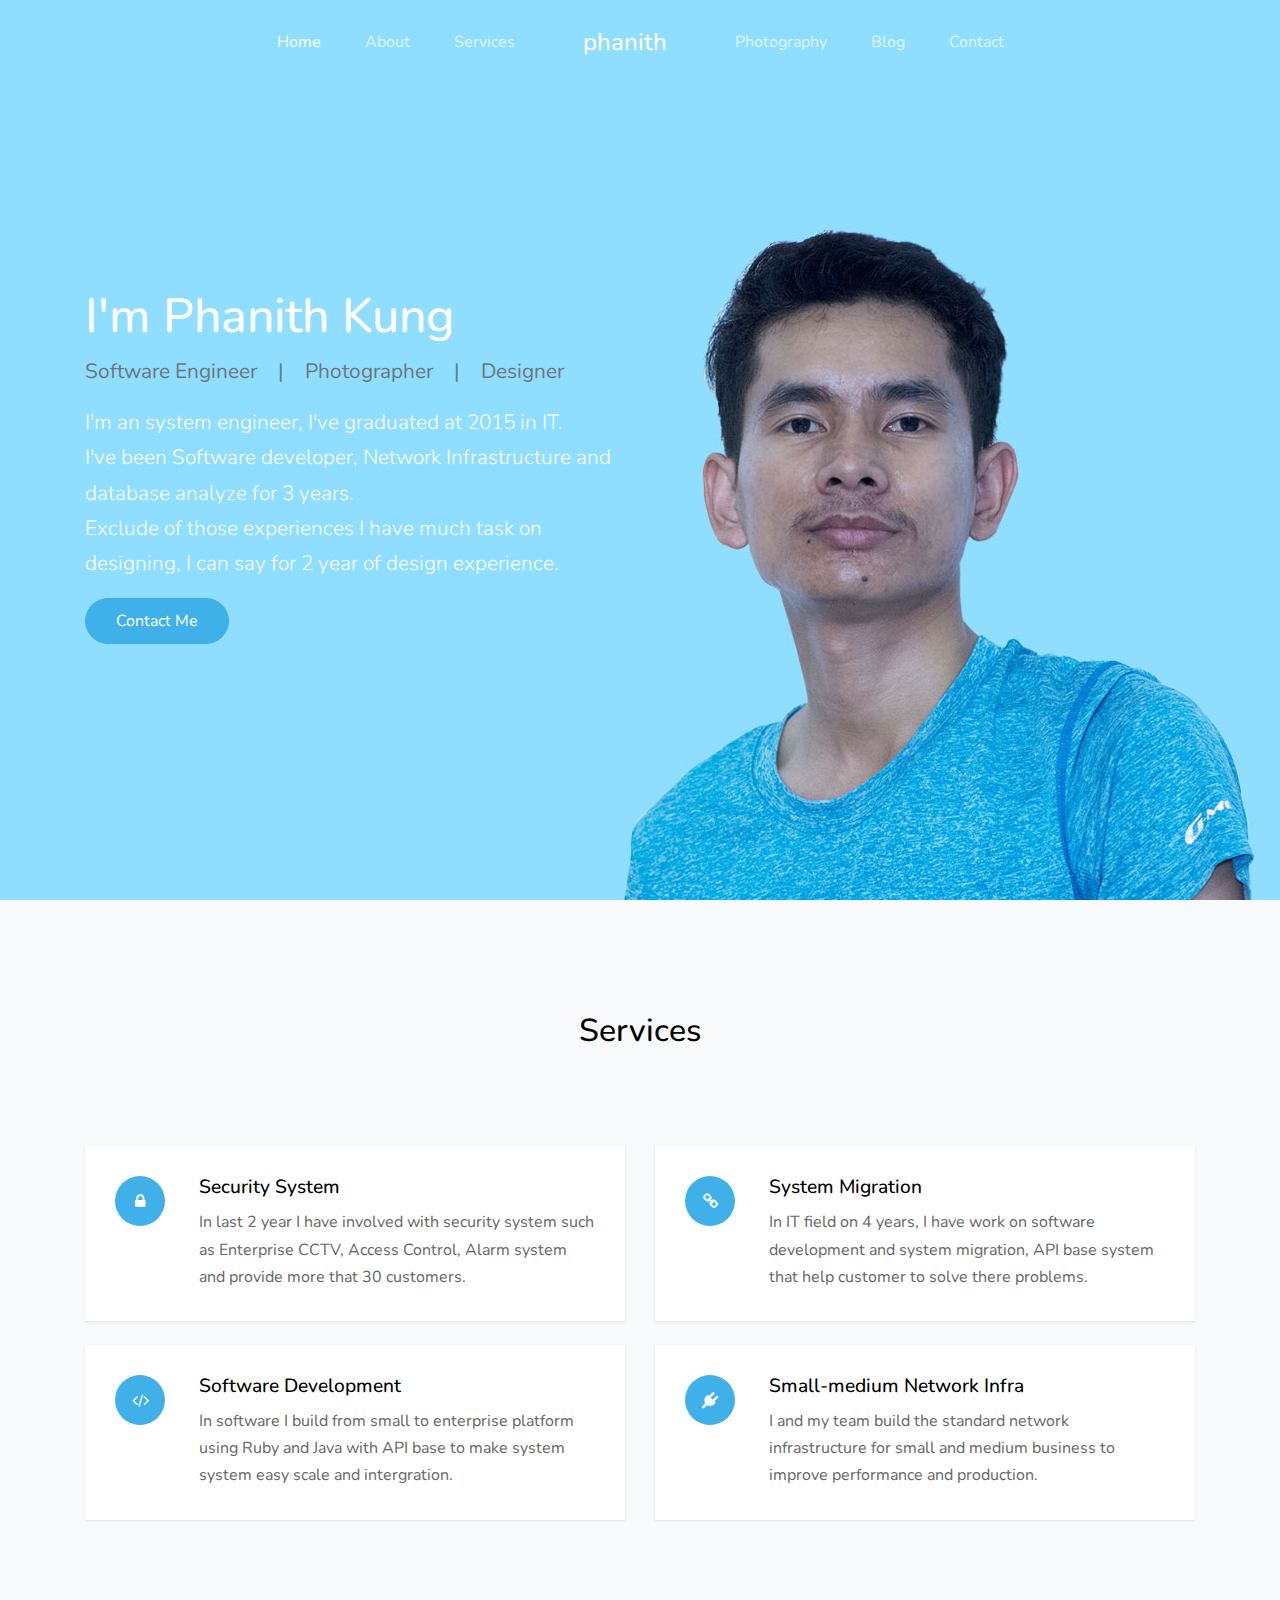
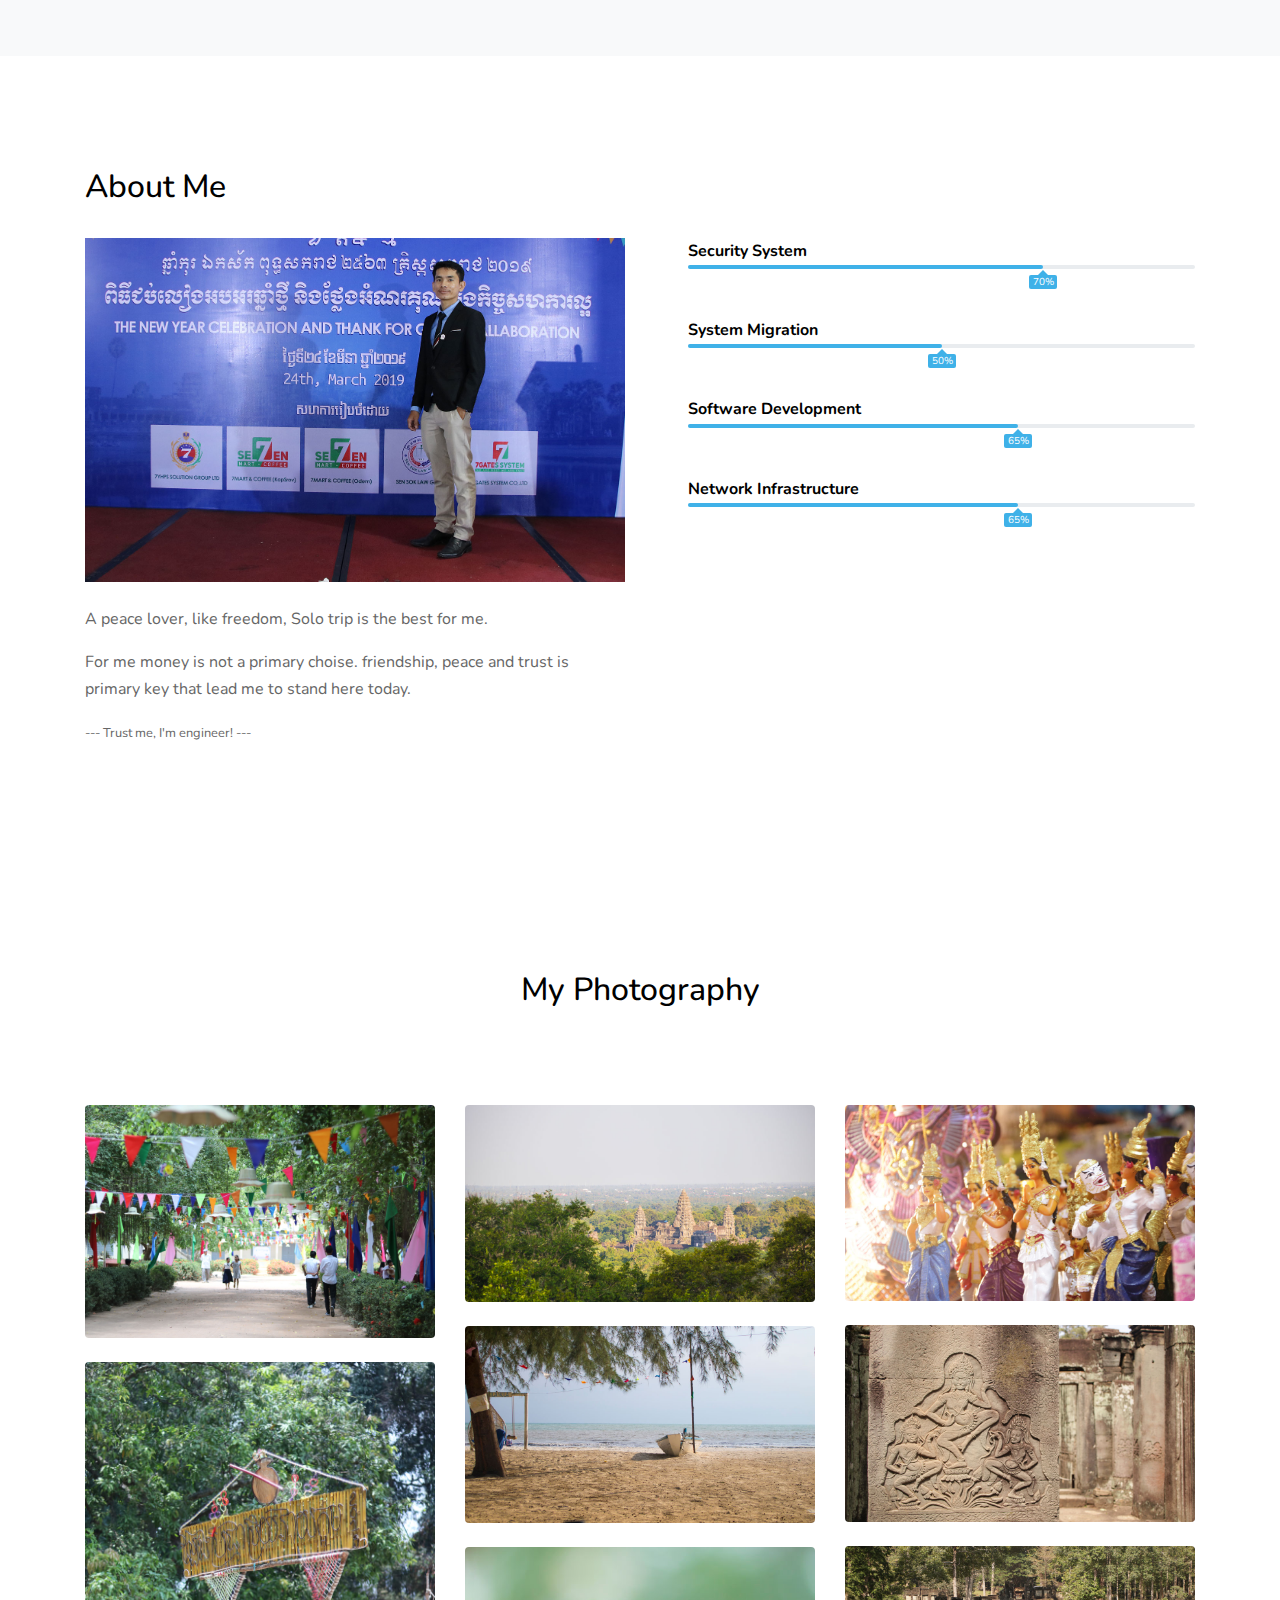
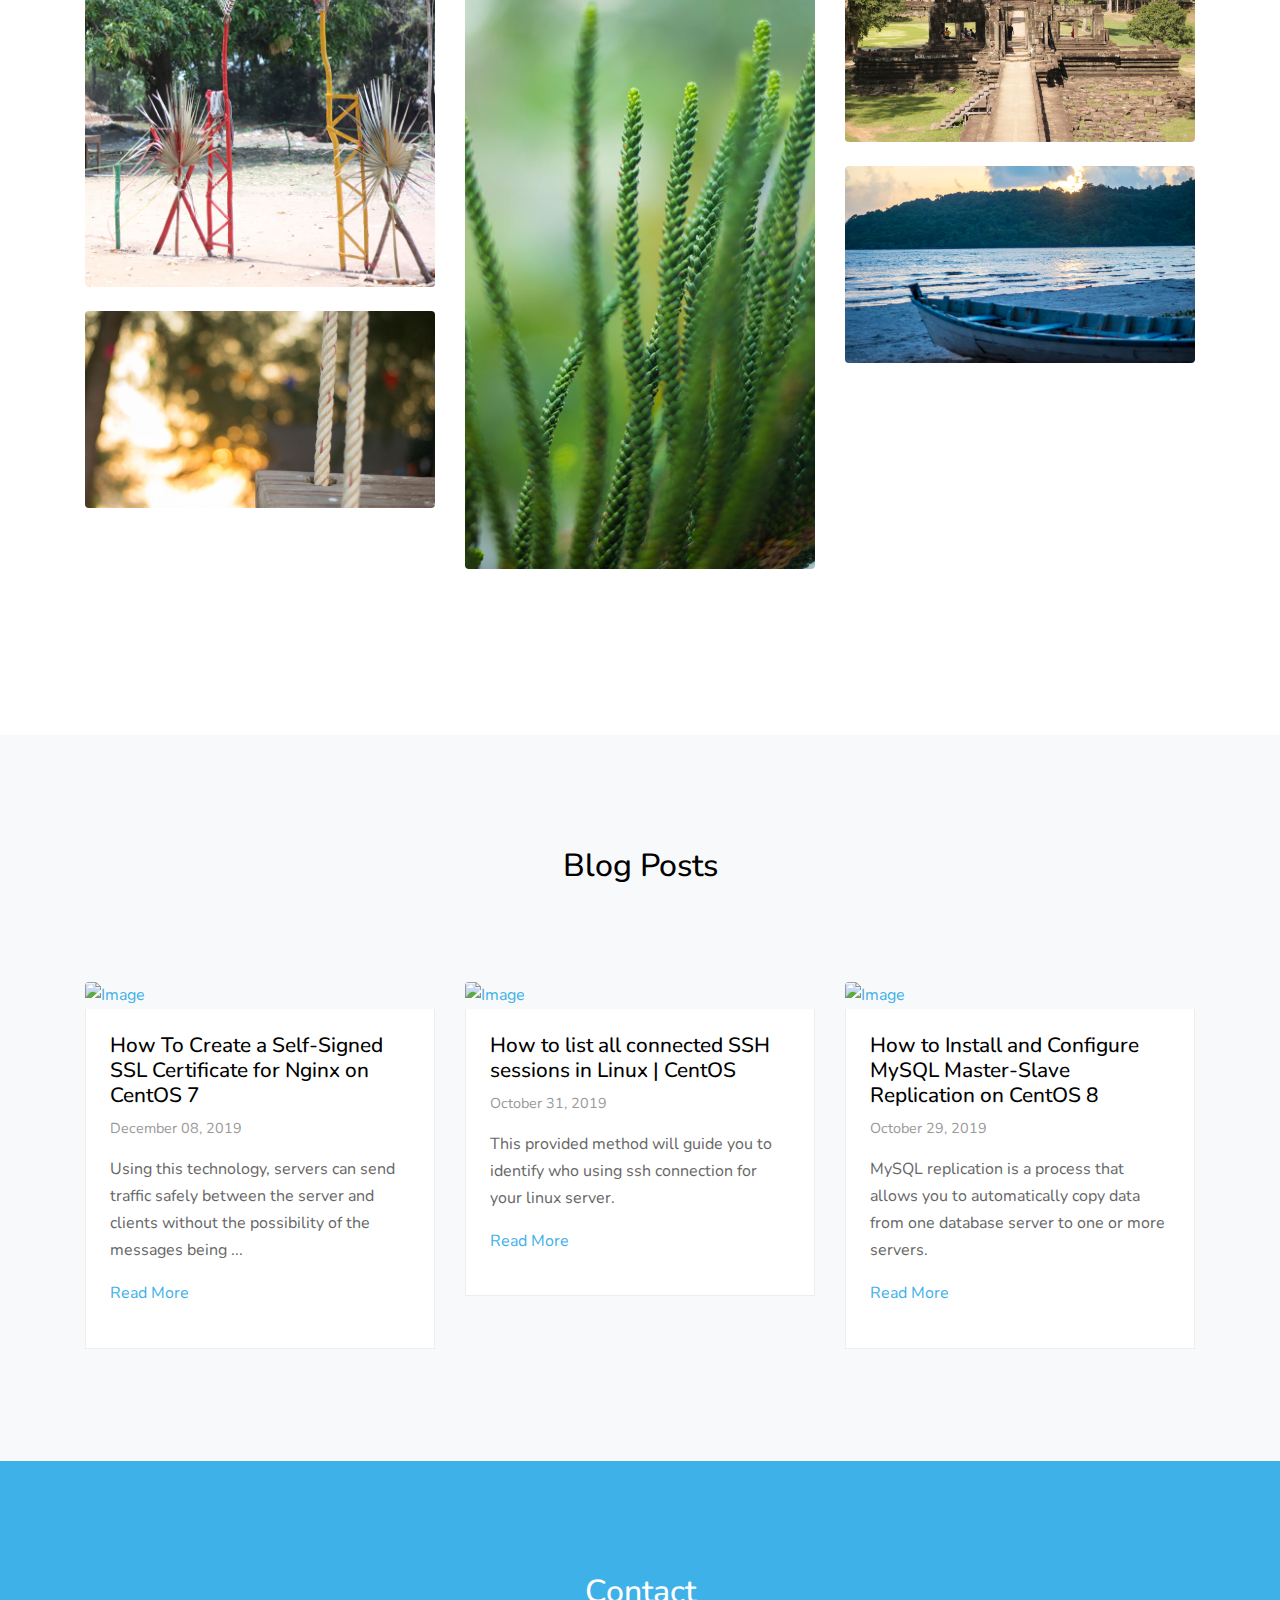
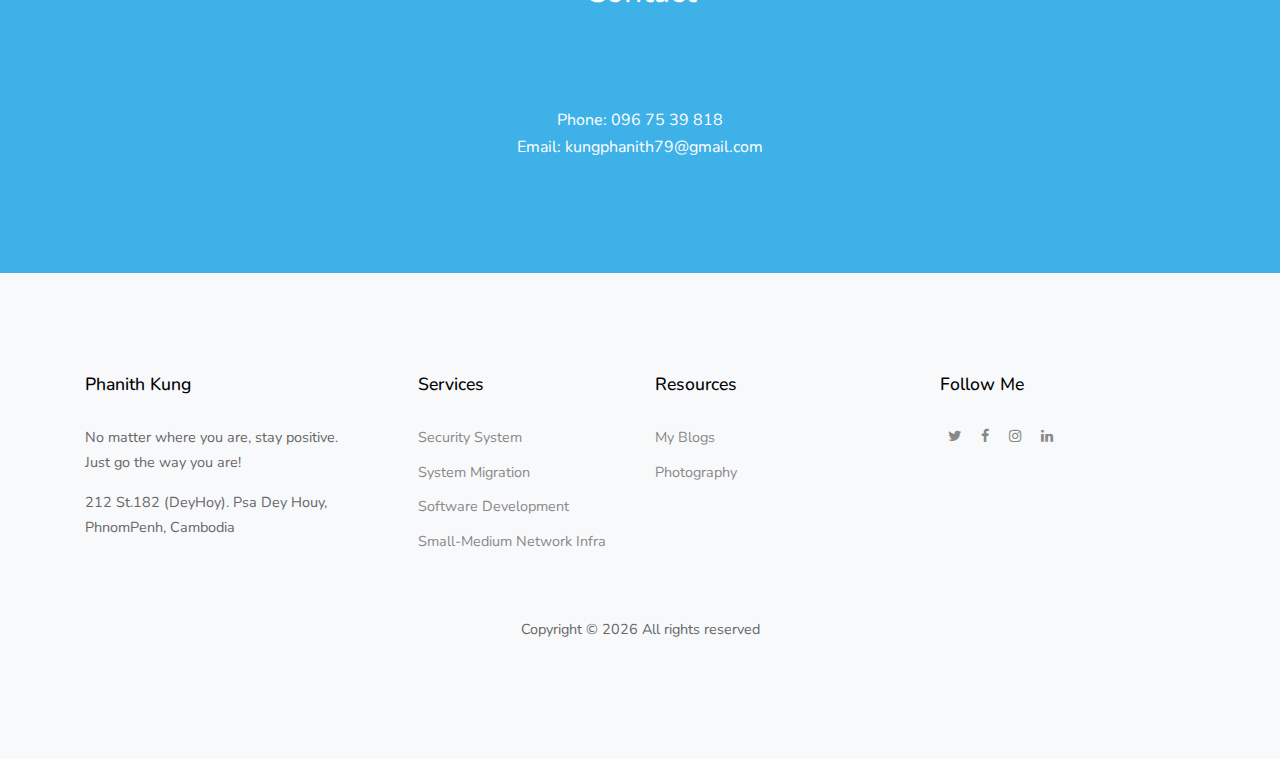
==== commit ba9c9614: "update" ====
--- a/index.html
+++ b/index.html
@@ -304,7 +304,7 @@
     </section>
 
 
-    <section class="site-section bg-primary">
+    <!-- <section class="site-section bg-primary">
       <div class="container">
         <div class="row">
           <div class="col-12 mb-5 position-relative">
@@ -332,7 +332,7 @@
           </div>
         </div>
       </div>
-    </section>
+    </section> -->
 
     
 
@@ -346,36 +346,38 @@
 
           <div class="col-md-6 mb-5 mb-lg-0 col-lg-4">
             <div class="blog_entry">
-              <a href="single.html"><img src="images/blog_1.jpg" alt="Image" class="img-fluid"></a>
+              <a href="https://possibledir.blogspot.com/2019/12/how-to-create-self-signed-ssl_8.html">
+                <img src="https://assets.digitalocean.com/articles/nginx_ssl_1604/self_signed_warning.png" alt="Image" class="img-fluid">
+              </a>
               <div class="p-4 bg-white">
-                <h3><a href="single.html">Why Photography Is Good For Business</a></h3>
-                <span class="date">April 25, 2019</span>
-                <p>Lorem ipsum dolor sit amet consectetur adipisicing elit. Velit reprehenderit adipisci sed perferendis quia iure, aperiam ab?.</p>
-                <p class="more"><a href="single.html">Read More</a></p>
+                <h3><a href="https://possibledir.blogspot.com/2019/12/how-to-create-self-signed-ssl_8.html">How To Create a Self-Signed SSL Certificate for Nginx on CentOS 7</a></h3>
+                <span class="date">December 08, 2019</span>
+                <p>Using this technology, servers can send traffic safely between the server and clients without the possibility of the messages being ...</p>
+                <p class="more"><a href="https://possibledir.blogspot.com/2019/12/how-to-create-self-signed-ssl_8.html">Read More</a></p>
               </div>
             </div>
           </div>
 
           <div class="col-md-6 mb-5 mb-lg-0 col-lg-4">
             <div class="blog_entry">
-              <a href="single.html"><img src="images/blog_2.jpg" alt="Image" class="img-fluid"></a>
+              <a href="https://possibledir.blogspot.com/2019/10/how-to-list-all-connected-ssh-sessions.html"><img src="https://1.bp.blogspot.com/-fzVXIqCjfMo/Xbq-fC9oBaI/AAAAAAAAdtE/uE49siVpzXgKn9AyIhVJc55HOWvlKFDSwCLcBGAsYHQ/s640/Capture.PNG" alt="Image" class="img-fluid"></a>
               <div class="p-4 bg-white">
-                <h3><a href="single.html">Why Photography Is Good For Business</a></h3>
-                <span class="date">April 25, 2019</span>
-                <p>Lorem ipsum dolor sit amet consectetur adipisicing elit. Velit reprehenderit adipisci sed perferendis quia iure, aperiam ab?.</p>
-                <p class="more"><a href="single.html">Read More</a></p>
+                <h3><a href="https://possibledir.blogspot.com/2019/10/how-to-list-all-connected-ssh-sessions.html">How to list all connected SSH sessions in Linux | CentOS</a></h3>
+                <span class="date">October 31, 2019</span>
+                <p>This provided method  will guide you to identify who using ssh connection for your linux server.</p>
+                <p class="more"><a href="https://possibledir.blogspot.com/2019/10/how-to-list-all-connected-ssh-sessions.html">Read More</a></p>
               </div>
             </div>
           </div>
 
           <div class="col-md-6 mb-5 mb-lg-0 col-lg-4">
             <div class="blog_entry">
-              <a href="single.html"><img src="images/blog_3.jpg" alt="Image" class="img-fluid"></a>
+              <a href="https://possibledir.blogspot.com/2019/10/how-to-install-and-configure-mysql.html"><img src="https://1.bp.blogspot.com/-UJSm19h7bHI/XbeoeYqIieI/AAAAAAAAdsk/92glCRoHMA8KlGor6WWHeCLlY4vd7nj4gCLcBGAsYHQ/s320/image00_13.png" alt="Image" class="img-fluid"></a>
               <div class="p-4 bg-white">
-                <h3><a href="single.html">Why Photography Is Good For Business</a></h3>
-                <span class="date">April 25, 2019</span>
-                <p>Lorem ipsum dolor sit amet consectetur adipisicing elit. Velit reprehenderit adipisci sed perferendis quia iure, aperiam ab?.</p>
-                <p class="more"><a href="single.html">Read More</a></p>
+                <h3><a href="https://possibledir.blogspot.com/2019/10/how-to-install-and-configure-mysql.html">How to Install and Configure MySQL Master-Slave Replication on CentOS 8</a></h3>
+                <span class="date">October 29, 2019</span>
+                <p>MySQL replication is a process that allows you to automatically copy data from one database server to one or more servers.</p>
+                <p class="more"><a href="https://possibledir.blogspot.com/2019/10/how-to-install-and-configure-mysql.html">Read More</a></p>
               </div>
             </div>
           </div>
@@ -388,10 +390,18 @@
       <div class="container">
         <div class="row">
           <div class="col-12 mb-5 position-relative">
-            <h2 class="section-title text-center text-white mb-5">Say Hello</h2>
-          </div>
-        </div>
-        <form action="#" class="form">
+            <h2 class="section-title text-center text-white mb-5">Contact</h2>
+          </div>
+        </div>
+
+        <div class="my-contact" style="color: #fff; text-align: center">
+          Phone: 096 75 39 818
+          <br/>
+          Email: kungphanith79@gmail.com
+
+        </div>
+        
+        <!-- <form action="#" class="form">
           <div class="row mb-4">
             <div class="form-group col-6">
               <input type="text" class="form-control" placeholder="First name">
@@ -425,7 +435,7 @@
             </div>
           </div>
           
-        </form>
+        </form> -->
       </div>
     </section>
 
@@ -434,44 +444,38 @@
         <div class="row mb-5">
           <div class="col-md-3">
             <h3 class="footer-title">Phanith Kung</h3>
-            <p>No matter where you are, stay positive. Just to be a happy man! <br/></p>
+            <p>No matter where you are, stay positive. Just go the way you are! <br/></p>
             <p><span class="d-inline-block d-md-block">212 St.182 (DeyHoy). Psa Dey Houy,</span> PhnomPenh, Cambodia</p>
           </div>
           <div class="col-md-5 mx-auto">
             <div class="row">
-              <div class="col-lg-4">
+              <div class="col-lg-6">
                 <h3 class="footer-title">Services</h3>
                 <ul class="list-unstyled">
-                  <li><a href="#">Wedding</a></li>
-                  <li><a href="#">Portrait</a></li>
-                  <li><a href="#">Photography</a></li>
+                  <li><a href="#">Security System</a></li>
+                  <li><a href="#">System Migration</a></li>
+                  <li><a href="#">Software Development</a></li>
+                  <li><a href="#">Small-Medium Network Infra</a></li>
+                  
                 </ul>
               </div>
               <div class="col-lg-4">
                 <h3 class="footer-title">Resources</h3>
                 <ul class="list-unstyled">
-                  <li><a href="#">Wedding</a></li>
-                  <li><a href="#">Portrait</a></li>
+                  <li><a href="https://possibledir.blogspot.com/">My Blogs</a></li>
                   <li><a href="#">Photography</a></li>
                 </ul>
               </div>
-              <div class="col-lg-4">
-                <h3 class="footer-title">Quick Links</h3>
-                <ul class="list-unstyled">
-                  <li><a href="#">Wedding</a></li>
-                  <li><a href="#">Portrait</a></li>
-                  <li><a href="#">Photography</a></li>
-                </ul>
-              </div>
-            </div>
-          </div>
+            
+            </div>
+          </div>
+
           <div class="col-md-3">
             <h3 class="footer-title">Follow Me</h3>
-            <a href="#" class="social-circle p-2"><span class="icon-twitter"></span></a>
-            <a href="#" class="social-circle p-2"><span class="icon-facebook"></span></a>
-            <a href="#" class="social-circle p-2"><span class="icon-instagram"></span></a>
-            <a href="#" class="social-circle p-2"><span class="icon-dribbble"></span></a>
-            <a href="#" class="social-circle p-2"><span class="icon-linkedin"></span></a>
+            <a href="https://twitter.com/KUNGPHANITH" class="social-circle p-2"><span class="icon-twitter"></span></a>
+            <a href="https://www.facebook.com/kung.phanith" class="social-circle p-2"><span class="icon-facebook"></span></a>
+            <a href="https://www.instagram.com/pixcelman/" class="social-circle p-2"><span class="icon-instagram"></span></a>
+            <a href="https://www.linkedin.com/in/kungphanith/" class="social-circle p-2"><span class="icon-linkedin"></span></a>
           </div>
         </div>
 
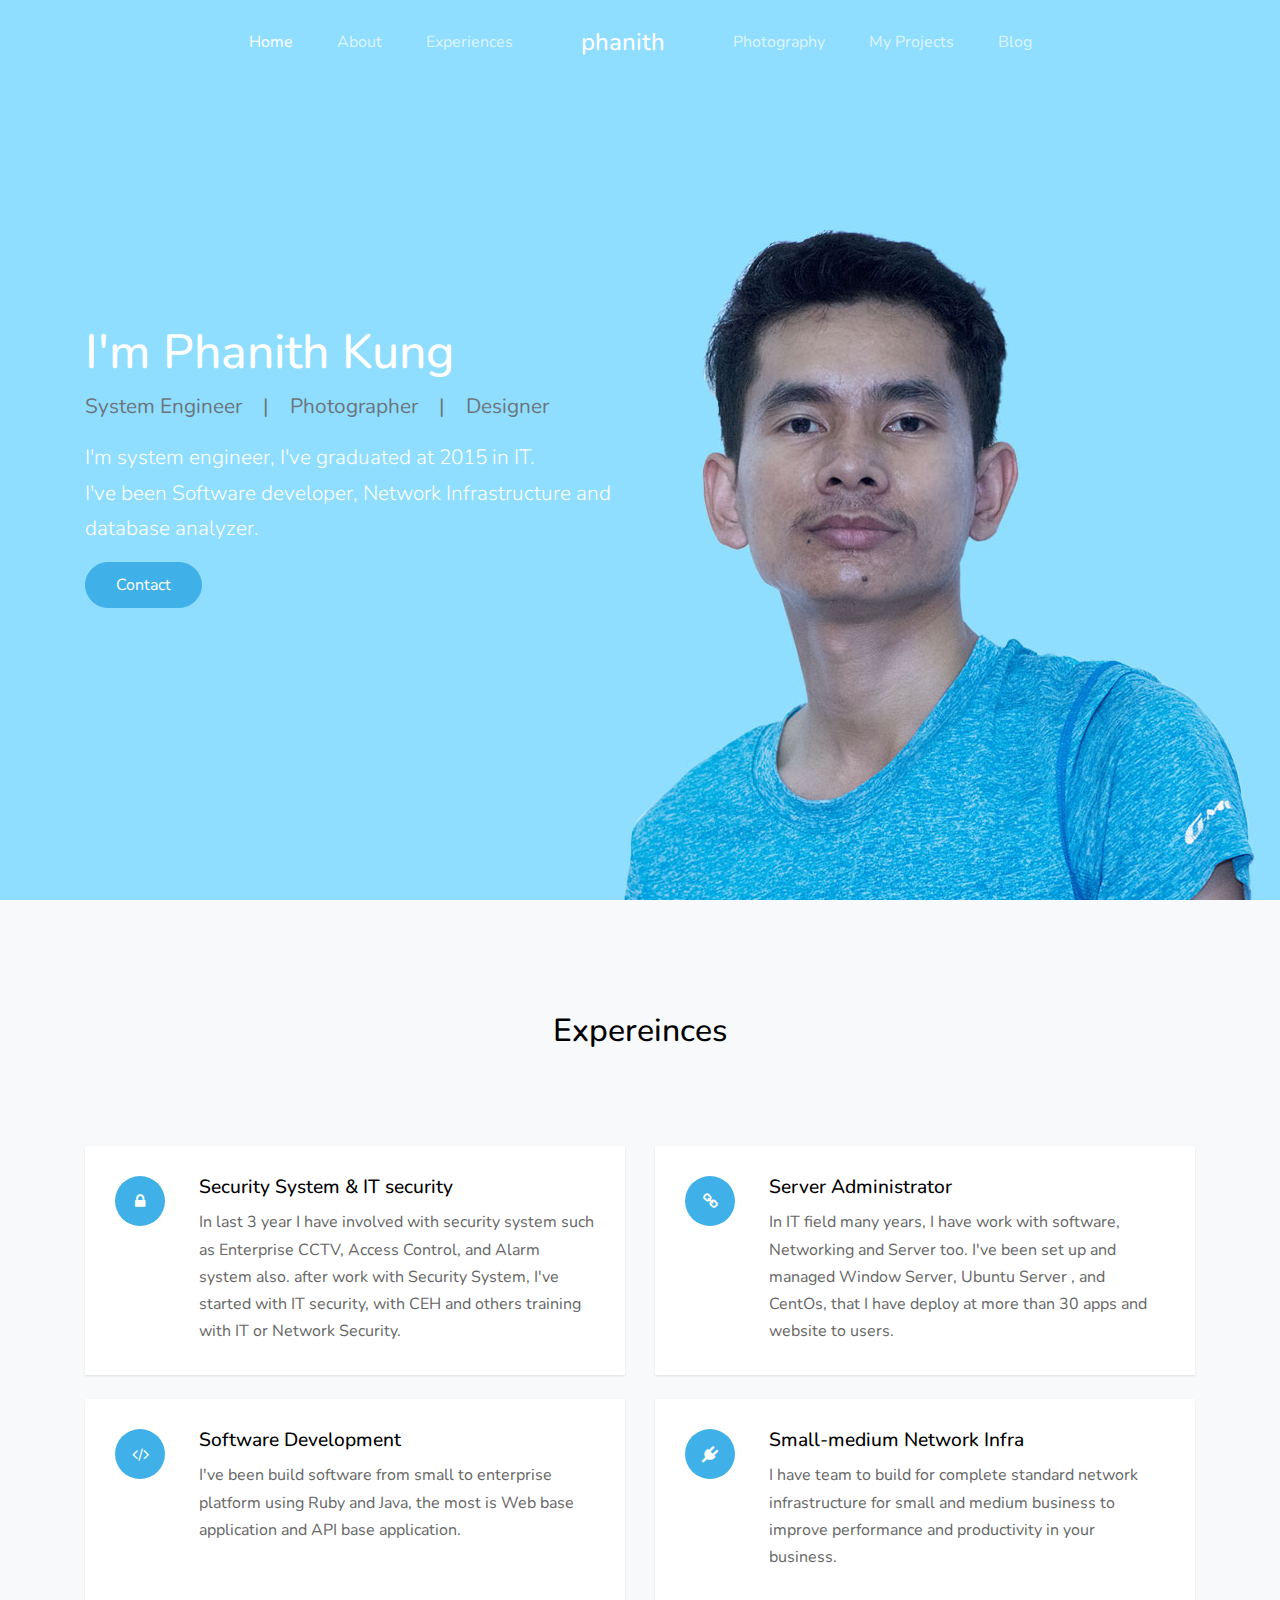
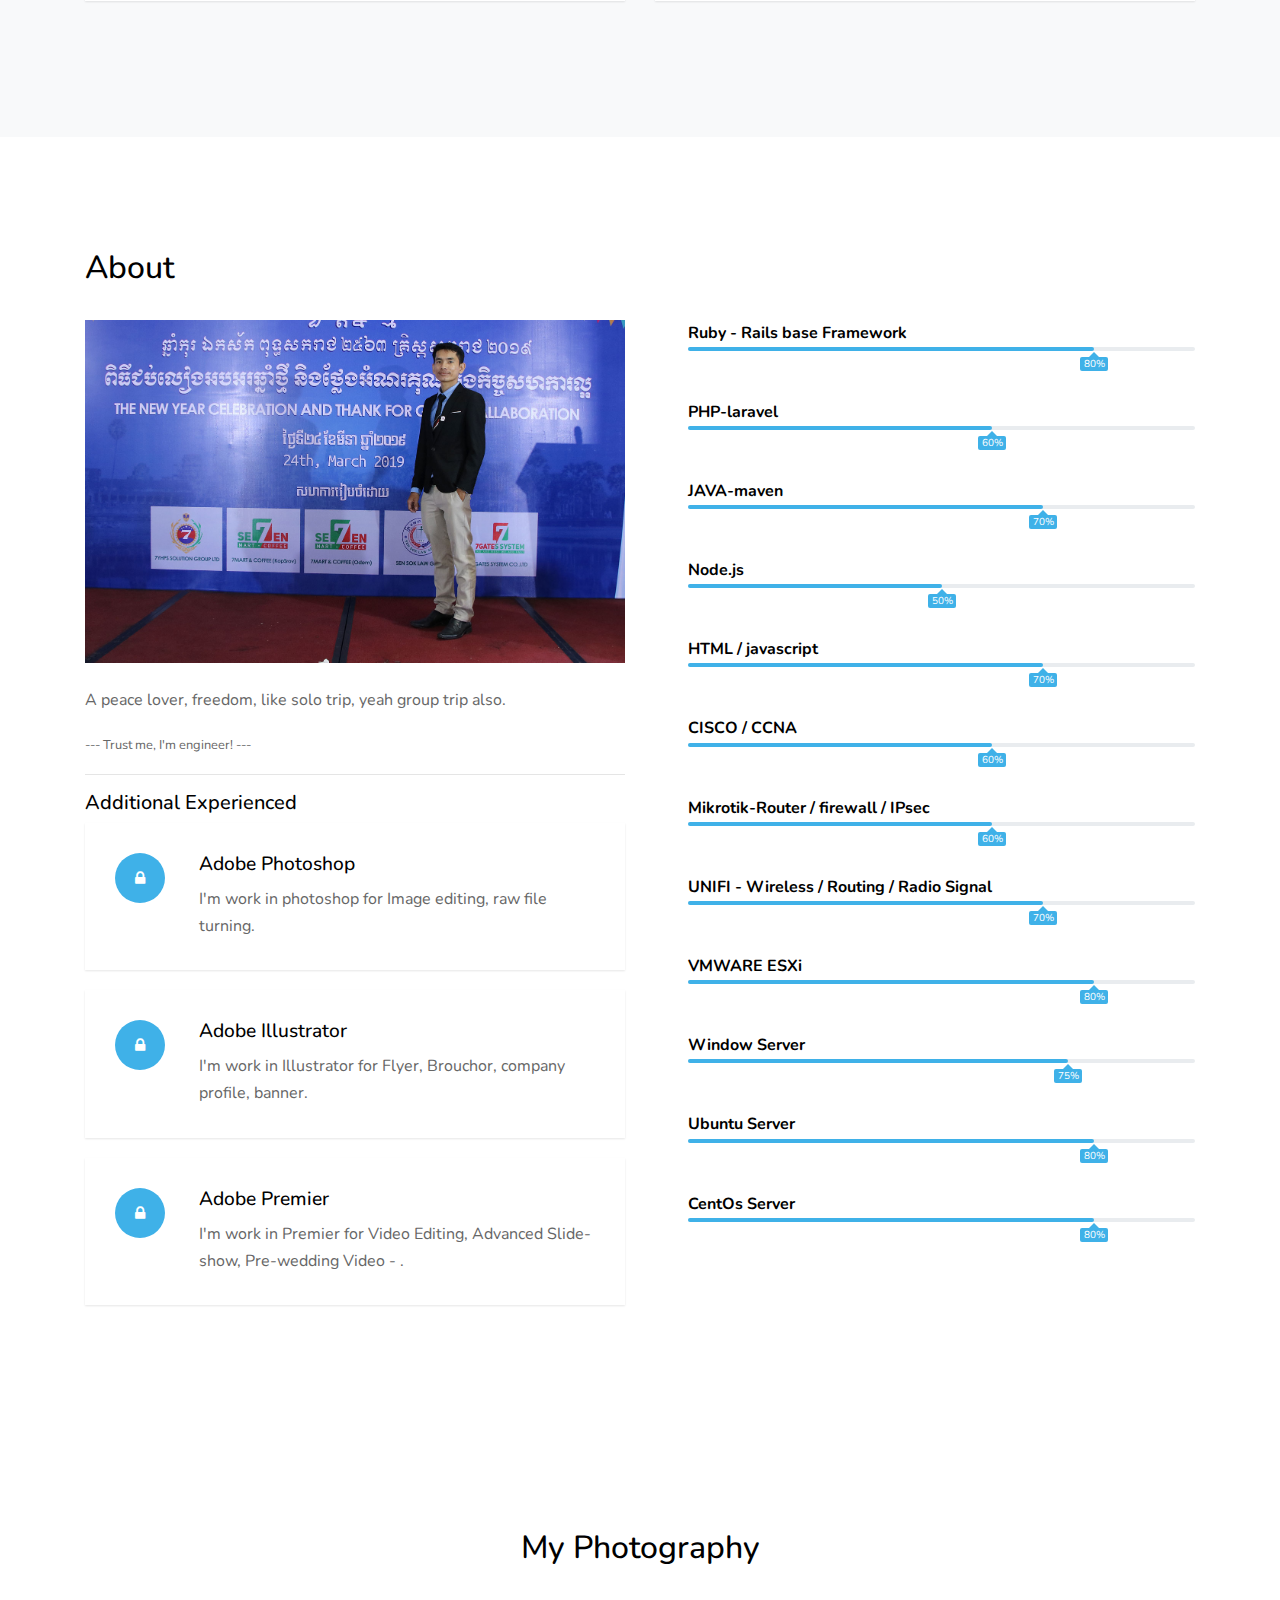
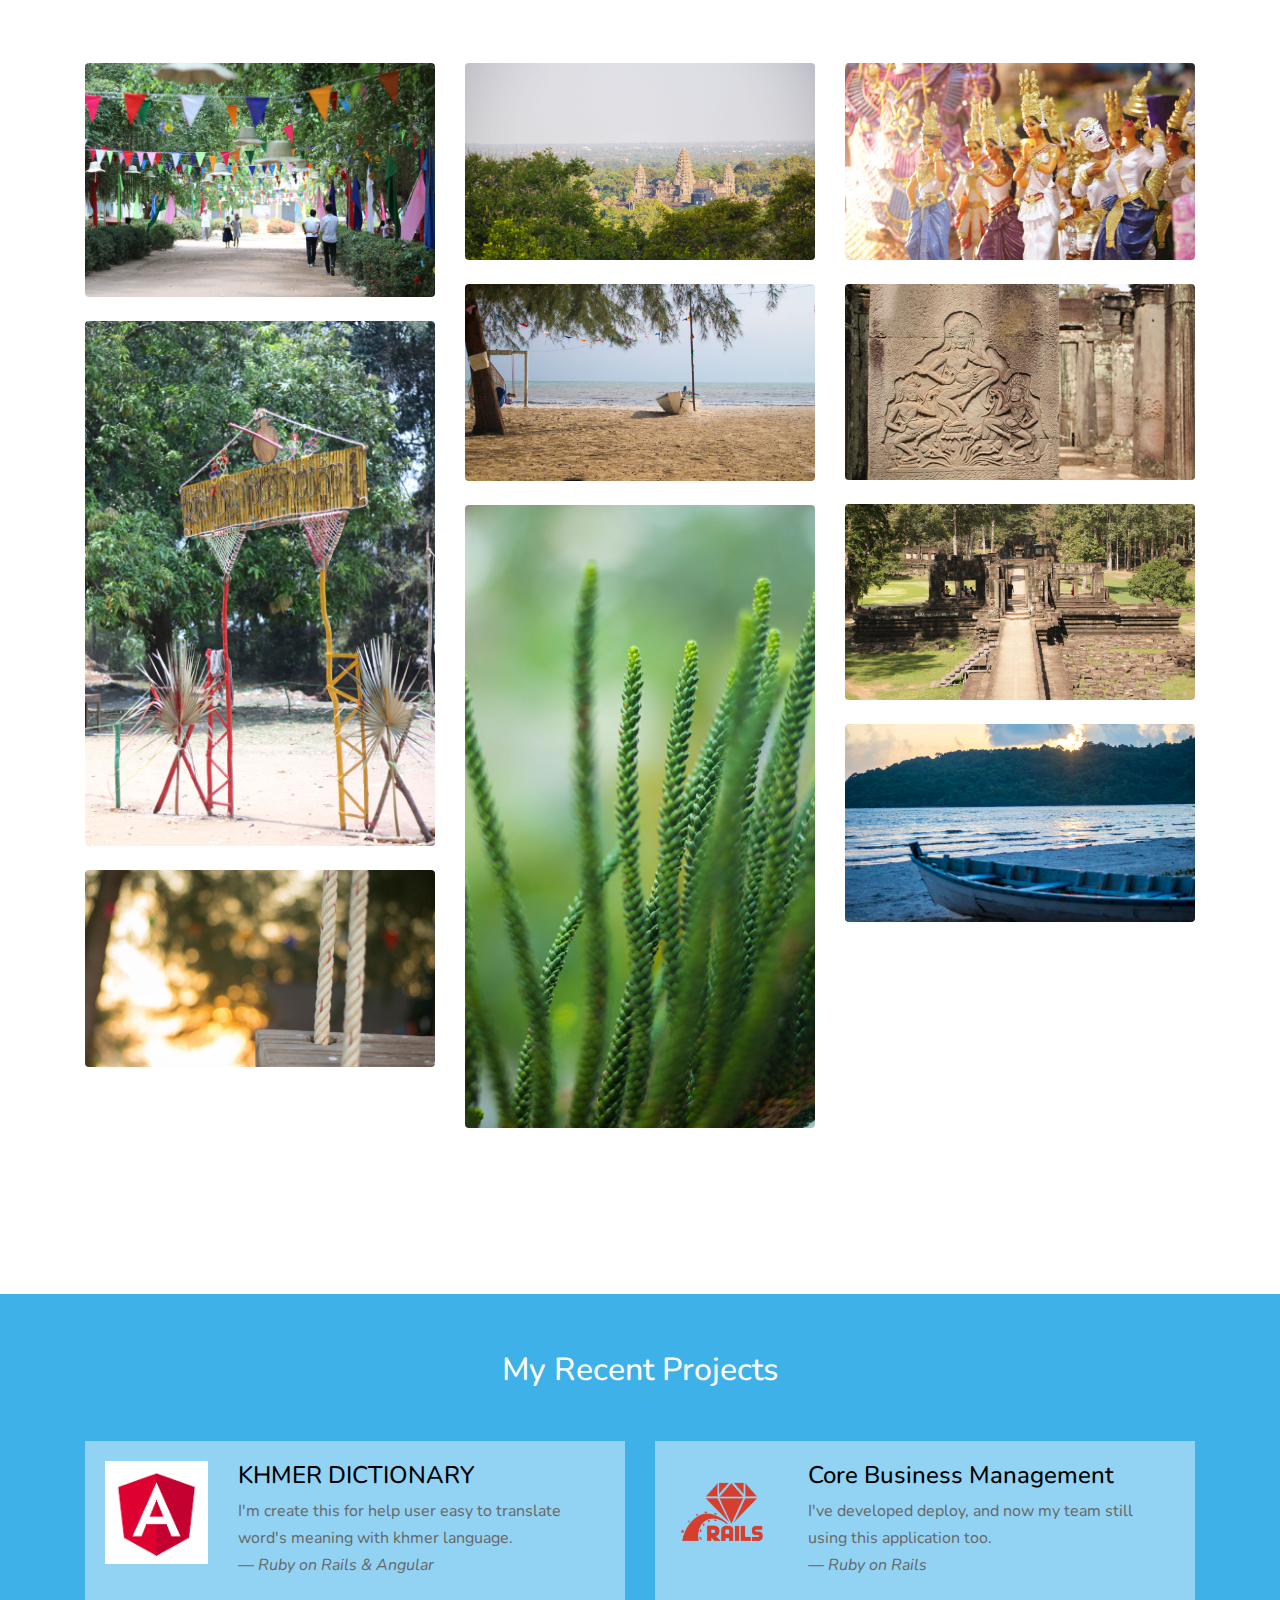
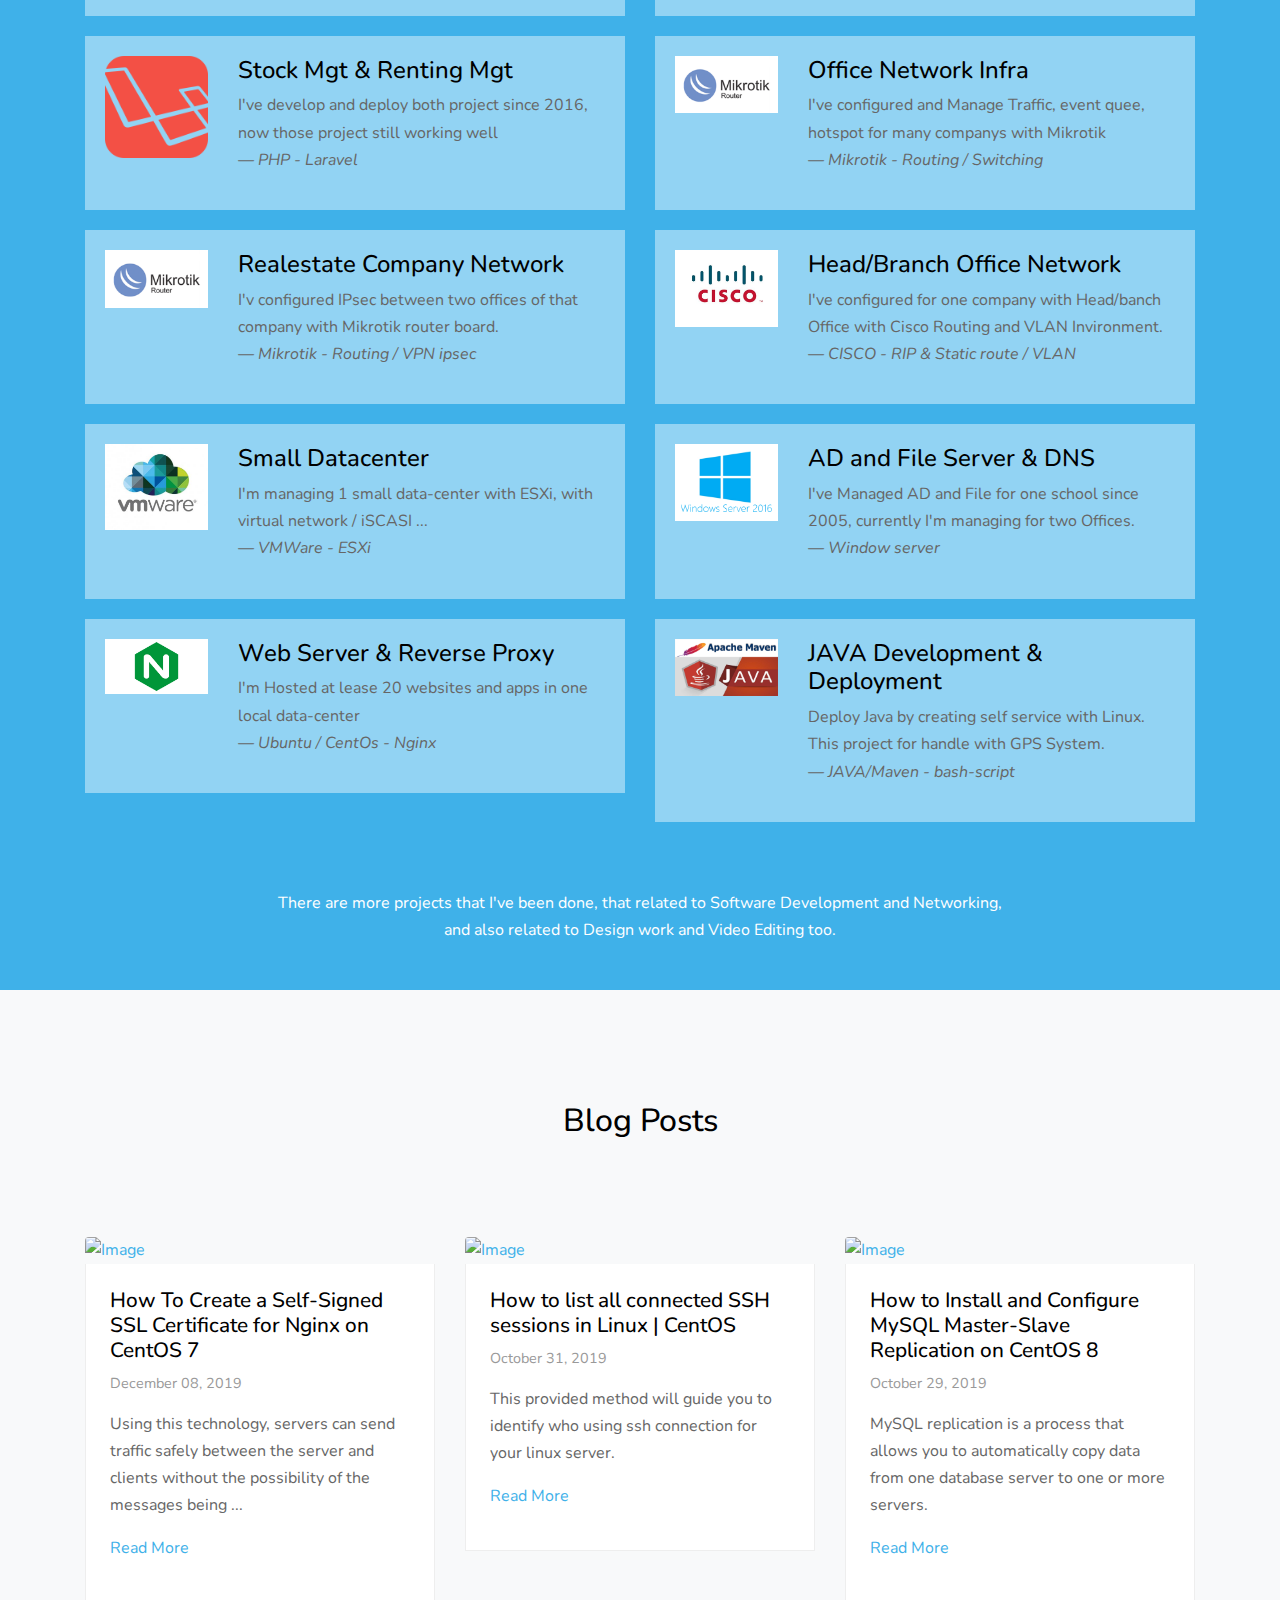
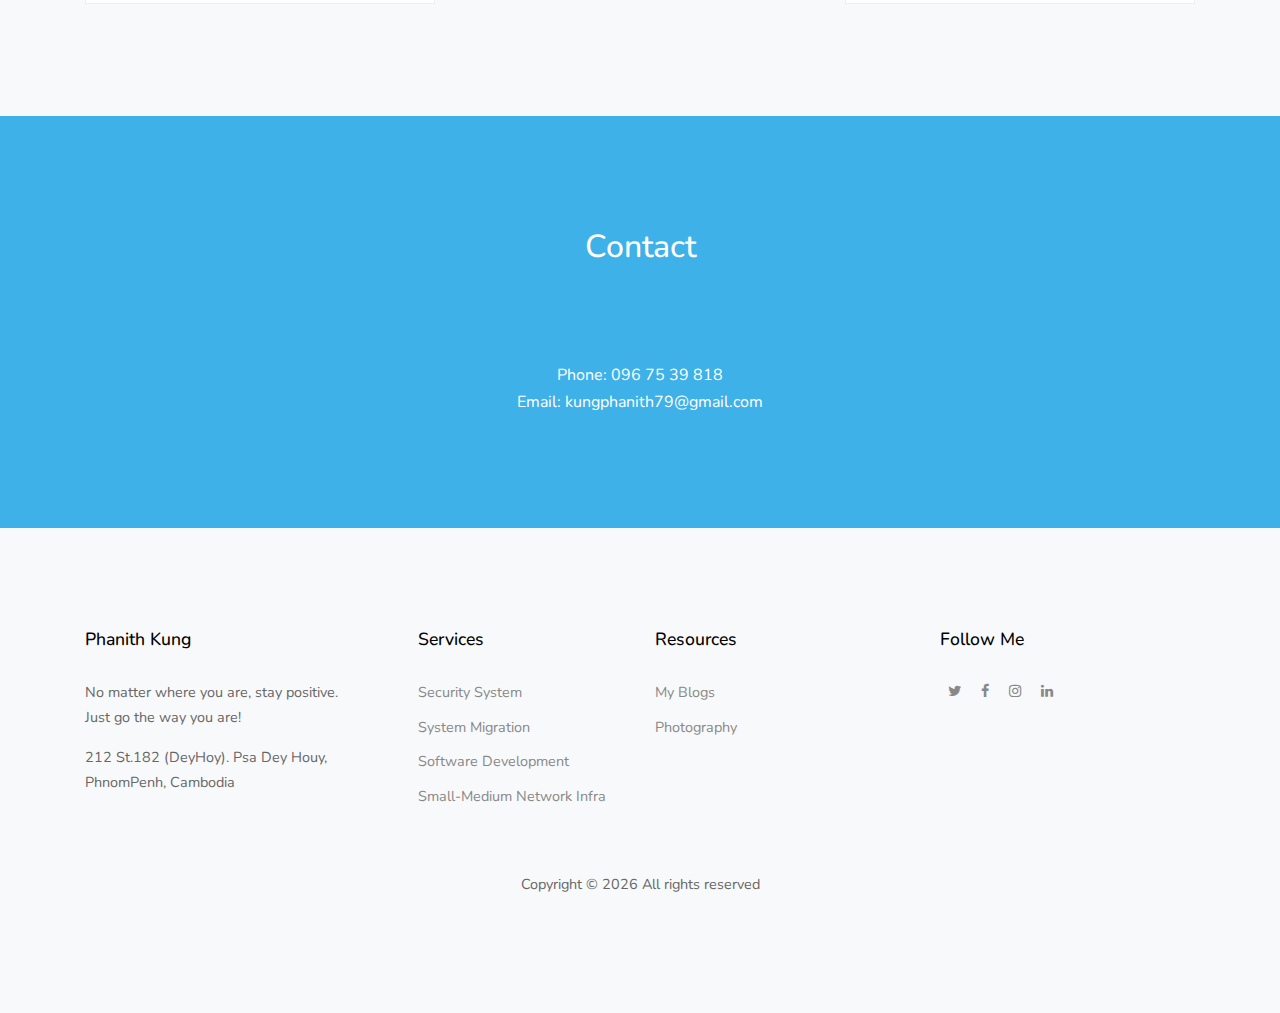
==== commit b772209f: "update some content" ====
--- a/index.html
+++ b/index.html
@@ -52,7 +52,7 @@
               <ul class="site-menu main-menu js-clone-nav mr-auto d-none d-lg-block">
                 <li><a href="#home-section" class="nav-link">Home</a></li>
                 <li><a href="#about-section" class="nav-link">About</a></li>
-                <li><a href="#services-section" class="nav-link">Services</a></li>
+                <li><a href="#services-section" class="nav-link">Experiences</a></li>
               </ul>
             </nav>
           </div>
@@ -66,19 +66,16 @@
             <nav class="site-navigation position-relative" role="navigation">
               <ul class="site-menu main-menu js-clone-nav mr-auto d-none d-lg-block">
                 <li><a href="#portfolio-section" class="nav-link">Photography</a></li>
+                <li><a href="#my-projects-section" class="nav-link">My Projects</a></li>
                 <li><a href="#blog-section" class="nav-link">Blog</a></li>
-                <li><a href="#contact-section" class="nav-link">Contact</a></li>
               </ul>
             </nav>
-
-
+            
             <div class="d-inline-block d-lg-none" style="position: relative; top: 3px;"><a href="#" class="site-menu-toggle js-menu-toggle float-right"><span class="icon-menu h3"></span></a></div>
 
           </div>
-
-        </div>
-      </div>
-      
+        </div>
+      </div>
     </header>
 
 
@@ -91,14 +88,14 @@
             <div class="row">
               <div class="col-lg-6">
                 <h1 class="text-white">I'm Phanith Kung</h1>
-                <p class="text-secondary">Software Engineer <span class="mx-3">|</span> Photographer <span class="mx-3">|</span> Designer </p>
+                <p class="text-secondary">System Engineer <span class="mx-3">|</span> Photographer <span class="mx-3">|</span> Designer </p>
                 <p class="lead">
-                  I'm an system engineer, I've graduated at 2015 in IT. <br/>I've been Software developer, Network Infrastructure and database analyze for 3 years.
+                  I'm system engineer, I've graduated at 2015 in IT. <br/>I've been Software developer, Network Infrastructure and database analyzer.
                   <br/>
-                  Exclude of those experiences I have much task on designing, I can say for 2 year of design experience. 
+                  <!-- Exclude of those experiences I have much task on designing, I can say for 2 year of design experience.  -->
                   
                 </p>
-                <p><a href="#contact-section" class="btn smoothscroll btn-primary">Contact Me</a></p>
+                <p><a href="#contact-section" class="btn smoothscroll btn-primary">Contact</a></p>
               </div>
             </div>
           </div>
@@ -114,16 +111,17 @@
       <div class="container">
         <div class="row ">
           <div class="col-12 mb-5 position-relative">
-            <h2 class="section-title text-center mb-5">Services</h2>
+            <h2 class="section-title text-center mb-5">Expereinces</h2>
           </div>
     
           <div class="col-md-6 mb-4">
             <div class="service d-flex h-100">
               <div class="service-number mr-4"><span class="icon-lock"></span></div>
               <div class="service-about">
-                <h3>Security System</h3>
+                <h3>Security System & IT security</h3>
                 <p>
-                  In last 2 year I have involved with security system such as Enterprise CCTV, Access Control, Alarm system and provide more that 30 customers.
+                  In last 3 year I have involved with security system such as Enterprise CCTV, Access Control, and Alarm system also.
+                  after work with Security System, I've started with IT security, with CEH and others training with IT or Network Security.
                 </p>
               </div>
             </div>
@@ -133,9 +131,9 @@
             <div class="service d-flex h-100">
               <div class="service-number mr-4"><span class="icon-link"></span></div>
               <div class="service-about">
-                <h3>System Migration</h3>
+                <h3>Server Administrator</h3>
                 <p>
-                  In IT field on 4 years, I have work on software development and system migration, API base system that help customer to solve there problems.
+                  In IT field many years, I have work with software, Networking and  Server too. I've been set up and managed Window Server, Ubuntu Server , and CentOs, that I have deploy at more than 30 apps and website to users.
                 </p>
               </div>
             </div>
@@ -147,7 +145,9 @@
               <div class="service-about">
                 <h3>Software Development</h3>
                 <p>
-                  In software I build from small to enterprise platform using Ruby and Java with API base to make system system easy scale and intergration.
+                  I've been build software from small to enterprise platform using Ruby and Java, the most is Web base application and API base application.
+                  <br/>
+                  
                 </p>
               </div>
             </div>
@@ -159,13 +159,13 @@
               <div class="service-about">
                 <h3>Small-medium Network Infra</h3>
                 <p>
-                  I and my team build the standard network infrastructure for small and medium business to improve performance and production.
+                  I have team to build for complete standard network infrastructure for small and medium business to improve performance and productivity in your business.
                 </p>
               </div>
             </div>
           </div>
     
-  
+
     
         </div>
       </div>
@@ -177,23 +177,84 @@
       <div class="container">
         <div class="row ">
           <div class="col-12 mb-4 position-relative">
-            <h2 class="section-title">About Me</h2>
+            <h2 class="section-title">About</h2>
           </div>
           <div class="col-lg-6 order-2 order-lg-1">
             <img class="img-fluid mb-4" src="images/about-me.jpg" alt="Image">
             <p>
-              A peace lover, like freedom, Solo trip is the best for me. 
+              A peace lover, freedom, like solo trip, yeah group trip also.  
             </p>
-            <p>
-              For me money is not a primary choise. friendship, peace and trust is primary key that lead me to stand here today.
-            </p>
+            
             <span class="small">--- Trust me, I'm engineer! ---</span>
+            <hr/>
+            <h5> Additional Experienced </h5>
+            <div class="row">
+              
+              <div class="col-md-12 mb-12" style="margin-bottom: 20px">
+                <div class="service d-flex h-100">
+                  <div class="service-number mr-4"><span class="icon-lock"></span></div>
+                  <div class="service-about">
+                    <h3>Adobe Photoshop</h3>
+                    <p>
+                      I'm work in photoshop for Image editing, raw file turning.
+                    </p>
+                  </div>
+                </div>
+              </div>
+              
+              <div class="col-md-12 mb-12" style="margin-bottom: 20px">
+                <div class="service d-flex h-100">
+                  <div class="service-number mr-4"><span class="icon-lock"></span></div>
+                  <div class="service-about">
+                    <h3>Adobe Illustrator</h3>
+                    <p>
+                      I'm work in Illustrator for Flyer, Brouchor, company profile, banner.
+                    </p>
+                  </div>
+                </div>
+              </div>
+
+              <div class="col-md-12 mb-12">
+                <div class="service d-flex h-100">
+                  <div class="service-number mr-4"><span class="icon-lock"></span></div>
+                  <div class="service-about">
+                    <h3>Adobe Premier</h3>
+                    <p>
+                      I'm work in Premier for Video Editing, Advanced Slide-show, Pre-wedding Video - .
+                    </p>
+                  </div>
+                </div>
+              </div>
+
+            </div>
+
           </div>
 
 
           <div class="col-lg-6 order-3 pl-lg-5 order-lg-2">
-            <div class="mb-5">
-              <strong class="text-black">Security System</strong>
+            
+            <div class="mb-5">
+              <strong class="text-black">Ruby - Rails base Framework </strong>
+              <div class="progress">
+                <div class="progress-bar" role="progressbar" aria-valuenow="0" aria-valuemin="0" aria-valuemax="100"
+                  style="width: 80%;">
+                  <span>80%</span>
+                </div>
+              </div>
+            </div>
+
+            <div class="mb-5">
+              <strong class="text-black">PHP-laravel </strong>
+              <div class="progress">
+                <div class="progress-bar" role="progressbar" aria-valuenow="0" aria-valuemin="0" aria-valuemax="100"
+                  style="width: 60%;">
+                  <span>60%</span>
+                </div>
+              </div>
+            </div>
+
+            <div class="mb-5">
+              <strong class="text-black">JAVA-maven </strong>
               <div class="progress">
                 <div class="progress-bar" role="progressbar" aria-valuenow="0" aria-valuemin="0" aria-valuemax="100"
                   style="width: 70%;">
@@ -201,8 +262,9 @@
                 </div>
               </div>
             </div>
-            <div class="mb-5">
-              <strong class="text-black">System Migration</strong>
+
+            <div class="mb-5">
+              <strong class="text-black">Node.js </strong>
               <div class="progress">
                 <div class="progress-bar" role="progressbar" aria-valuenow="0" aria-valuemin="0" aria-valuemax="100"
                   style="width: 50%;">
@@ -210,24 +272,88 @@
                 </div>
               </div>
             </div>
-            <div class="mb-5">
-              <strong class="text-black">Software Development</strong>
-              <div class="progress">
-                <div class="progress-bar" role="progressbar" aria-valuenow="0" aria-valuemin="0" aria-valuemax="100"
-                  style="width: 65%;">
-                  <span>65%</span>
-                </div>
-              </div>
-            </div>
-            <div class="mb-5">
-              <strong class="text-black">Network Infrastructure</strong>
-              <div class="progress">
-                <div class="progress-bar" role="progressbar" aria-valuenow="0" aria-valuemin="0" aria-valuemax="100"
-                  style="width: 65%;">
-                  <span>65%</span>
-                </div>
-              </div>
-            </div>
+
+            <div class="mb-5">
+              <strong class="text-black">HTML / javascript </strong>
+              <div class="progress">
+                <div class="progress-bar" role="progressbar" aria-valuenow="0" aria-valuemin="0" aria-valuemax="100"
+                  style="width: 70%;">
+                  <span>70%</span>
+                </div>
+              </div>
+            </div>
+
+            <div class="mb-5">
+              <strong class="text-black">CISCO / CCNA </strong>
+              <div class="progress">
+                <div class="progress-bar" role="progressbar" aria-valuenow="0" aria-valuemin="0" aria-valuemax="100"
+                  style="width: 60%;">
+                  <span>60%</span>
+                </div>
+              </div>
+            </div>
+
+            <div class="mb-5">
+              <strong class="text-black">Mikrotik-Router / firewall / IPsec</strong>
+              <div class="progress">
+                <div class="progress-bar" role="progressbar" aria-valuenow="0" aria-valuemin="0" aria-valuemax="100"
+                  style="width: 60%;">
+                  <span>60%</span>
+                </div>
+              </div>
+            </div>
+
+            <div class="mb-5">
+              <strong class="text-black">UNIFI - Wireless / Routing /  Radio Signal </strong>
+              <div class="progress">
+                <div class="progress-bar" role="progressbar" aria-valuenow="0" aria-valuemin="0" aria-valuemax="100"
+                  style="width: 70%;">
+                  <span>70%</span>
+                </div>
+              </div>
+            </div>
+
+            <div class="mb-5">
+              <strong class="text-black">VMWARE ESXi</strong>
+              <div class="progress">
+                <div class="progress-bar" role="progressbar" aria-valuenow="0" aria-valuemin="0" aria-valuemax="100"
+                  style="width: 80%;">
+                  <span>80%</span>
+                </div>
+              </div>
+            </div>
+
+            <div class="mb-5">
+              <strong class="text-black">Window Server</strong>
+              <div class="progress">
+                <div class="progress-bar" role="progressbar" aria-valuenow="0" aria-valuemin="0" aria-valuemax="100"
+                  style="width: 75%;">
+                  <span>75%</span>
+                </div>
+              </div>
+            </div>
+
+            <div class="mb-5">
+              <strong class="text-black">Ubuntu Server</strong>
+              <div class="progress">
+                <div class="progress-bar" role="progressbar" aria-valuenow="0" aria-valuemin="0" aria-valuemax="100"
+                  style="width: 80%;">
+                  <span>80%</span>
+                </div>
+              </div>
+            </div>
+
+             <div class="mb-5">
+              <strong class="text-black">CentOs Server</strong>
+              <div class="progress">
+                <div class="progress-bar" role="progressbar" aria-valuenow="0" aria-valuemin="0" aria-valuemax="100"
+                  style="width: 80%;">
+                  <span>80%</span>
+                </div>
+              </div>
+            </div>
+
+
           </div>
           
         </div>
@@ -247,7 +373,6 @@
           </div>
         </div>
 
-
         <div class="row">
           <div class="col-md-6 col-lg-4 item">
             <a href="images/photograph/source-img-1.jpg" class="item-wrap fancybox mb-4">
@@ -304,20 +429,183 @@
     </section>
 
 
-    <!-- <section class="site-section bg-primary">
-      <div class="container">
+    <section class="my-projects-section bg-primary" id="my-projects-section" style="padding-top: 30px; padding-bottom: 30px;" >
+      <div class="container" >
+        <br/>
         <div class="row">
-          <div class="col-12 mb-5 position-relative">
-            <h2 class="section-title text-center mb-5 text-white">What Client Are Sayings</h2>
-          </div>
-        </div>
-        <div class="owl-carousel slide-one-item">
+          <div class="col-12 mb-1">
+            <h2 class="section-title text-center mb-5 text-white">My Recent Projects</h2>
+          </div>
+        </div>
+
+        <div class="row"> 
+          
+            <div class="col-md-6" >
+                <div class="project-item"style="background-color: #f0f8ff78; padding: 20px; margin-bottom: 20px;" >
+                    <div class="row">
+                        <div class="col-md-3">
+                        <img class="img-fluid" src="images/angular.png" style="width: 100%">
+                        </div>
+                        <div class="col-md-9">
+                        <h4 >KHMER DICTIONARY</h4>
+                        <span>I'm create this for help user easy to translate word's meaning with khmer language.</span>
+                        <p><cite>&mdash; Ruby on Rails & Angular</cite></p>
+                        </div>
+                    </div>
+                </div>
+            </div>
+
+            <div class="col-md-6" >
+                <div class="project-item"style="background-color: #f0f8ff78; padding: 20px; margin-bottom: 20px;" >
+                    <div class="row">
+                        <div class="col-md-3">
+                        <img class="img-fluid" src="images/ruby-rails.png" style="width: 100%">
+                        </div>
+                        <div class="col-md-9">
+                        <h4 >Core Business Management</h4>
+                        <span>I've developed deploy, and now my team still using this application too.</span>
+                        <p><cite>&mdash; Ruby on Rails</cite></p>
+                        </div>
+                    </div>
+                </div>
+            </div>
+
+            <div class="col-md-6" >
+                <div class="project-item"style="background-color: #f0f8ff78; padding: 20px; margin-bottom: 20px;" >
+                    <div class="row">
+                        <div class="col-md-3">
+                        <img class="img-fluid" src="images/laravel.png" style="width: 100%">
+                        </div>
+                        <div class="col-md-9">
+                        <h4 >Stock Mgt & Renting Mgt</h4>
+                        <span> I've develop and deploy both project since 2016, now those project still working well </span>
+                        <p><cite>&mdash; PHP - Laravel</cite></p>
+                        </div>
+                    </div>
+                </div>
+            </div>
+
+            <div class="col-md-6" >
+                <div class="project-item"style="background-color: #f0f8ff78; padding: 20px; margin-bottom: 20px;" >
+                    <div class="row">
+                        <div class="col-md-3">
+                        <img class="img-fluid" src="images/mikrotik-icon.png" style="width: 100%">
+                        </div>
+                        <div class="col-md-9">
+                        <h4 >Office Network Infra</h4>
+                        <span>I've configured and Manage Traffic, event quee, hotspot for many companys with Mikrotik</span>
+                        <p><cite>&mdash; Mikrotik - Routing / Switching</cite></p>
+                        </div>
+                    </div>
+                </div>
+            </div>
+
+            <div class="col-md-6" >
+                <div class="project-item"style="background-color: #f0f8ff78; padding: 20px; margin-bottom: 20px;" >
+                    <div class="row">
+                        <div class="col-md-3">
+                        <img class="img-fluid" src="images/mikrotik-icon.png" style="width: 100%">
+                        </div>
+                        <div class="col-md-9">
+                        <h4 >Realestate Company Network</h4>
+                        <span>I'v configured IPsec between two offices of that company with Mikrotik router board.</span>
+                        <p><cite>&mdash; Mikrotik - Routing / VPN ipsec</cite></p>
+                        </div>
+                    </div>
+                </div>
+            </div>
+
+            <div class="col-md-6" >
+                <div class="project-item"style="background-color: #f0f8ff78; padding: 20px; margin-bottom: 20px;" >
+                    <div class="row">
+                        <div class="col-md-3">
+                        <img class="img-fluid" src="images/cisco-image.jpg" style="width: 100%">
+                        </div>
+                        <div class="col-md-9">
+                        <h4 >Head/Branch Office Network</h4>
+                        <span>I've configured for one company with Head/banch Office with Cisco Routing and VLAN Invironment.</span>
+                        <p><cite>&mdash; CISCO - RIP & Static route / VLAN</cite></p>
+                        </div>
+                    </div>
+                </div>
+            </div>
+
+            <div class="col-md-6" >
+                <div class="project-item"style="background-color: #f0f8ff78; padding: 20px; margin-bottom: 20px;" >
+                    <div class="row">
+                        <div class="col-md-3">
+                        <img class="img-fluid" src="images/vmware-image.jpg" style="width: 100%">
+                        </div>
+                        <div class="col-md-9">
+                        <h4 >Small Datacenter</h4>
+                        <span>I'm managing 1 small data-center with ESXi, with virtual network / iSCASI ... </span>
+                        <p><cite>&mdash; VMWare - ESXi</cite></p>
+                        </div>
+                    </div>
+                </div>
+            </div>
+
+            <div class="col-md-6" >
+                <div class="project-item"style="background-color: #f0f8ff78; padding: 20px; margin-bottom: 20px;" >
+                    <div class="row">
+                        <div class="col-md-3">
+                            <img class="img-fluid" src="images/window-server.png" style="width: 100%">
+                        </div>
+                        <div class="col-md-9">
+                            <h4 >AD and File Server & DNS</h4>
+                            <span>I've Managed AD and File for one school since 2005, currently I'm managing for two Offices.</span>
+                            <p><cite>&mdash; Window server</cite></p>
+                        </div>
+                    </div>
+                </div>
+            </div>
+
+            <div class="col-md-6" >
+                <div class="project-item"style="background-color: #f0f8ff78; padding: 20px; margin-bottom: 20px;" >
+                    <div class="row">
+                        <div class="col-md-3">
+                            <img class="img-fluid" src="images/nginx-logo.png" style="width: 100%">
+                        </div>
+                        <div class="col-md-9">
+                            <h4 >Web Server & Reverse Proxy</h4>
+                            <span> I'm Hosted at lease 20 websites and apps in one local data-center </span>
+                            <p><cite>&mdash; Ubuntu / CentOs - Nginx</cite></p>
+                        </div>
+                    </div>
+                </div>
+            </div>
+
+            <div class="col-md-6" >
+                <div class="project-item"style="background-color: #f0f8ff78; padding: 20px; margin-bottom: 20px;" >
+                    <div class="row">
+                        <div class="col-md-3">
+                            <img class="img-fluid" src="images/java-maven.jpg" style="width: 100%">
+                        </div>
+                        <div class="col-md-9">
+                            <h4 >JAVA Development & Deployment </h4>
+                            <span> Deploy Java by creating self service with Linux.<br/> This project for handle with GPS System.</span>
+                            <p><cite>&mdash; JAVA/Maven - bash-script</cite></p>
+                        </div>
+                    </div>
+                </div>
+            </div>
+
+
+        </div>
+        
+        <div class="text-center mb-3 mt-5 ">
+            <p class="text-white">There are more projects that I've been done, that related to Software Development and Networking, <br/> and also related to  Design work and Video Editing too.</p>
+        </div>
+
+        <!-- <div class="owl-carousel slide-one-item">
+
           <div class="slide">
             <blockquote>
-              <p>Lorem ipsum dolor sit, amet consectetur adipisicing elit. Iste sunt nobis modi, ducimus magnam sint? Soluta delectus mollitia, incidunt reprehenderit rerum tempore optio excepturi aut, error voluptatem laborum quae eum.</p>
-              <p><cite>&mdash; Graig Smith</cite></p>
+              <p>Khmer Dictionary Online</p>
+              <p><cite>&mdash; Ruby on Rails + Angular</cite></p>
             </blockquote>
           </div>
+
           <div class="slide">
             <blockquote>
               <p>Lorem ipsum dolor sit amet consectetur adipisicing elit. Et, veniam, quos optio magnam aliquid est sequi cupiditate tempore libero excepturi nam laudantium consequuntur quia iste dolor fugit quas?</p>
@@ -330,9 +618,11 @@
               <p><cite>&mdash; Ryan Peters</cite></p>
             </blockquote>
           </div>
-        </div>
-      </div>
-    </section> -->
+        </div> -->
+
+        
+      </div>
+    </section>
 
     
 
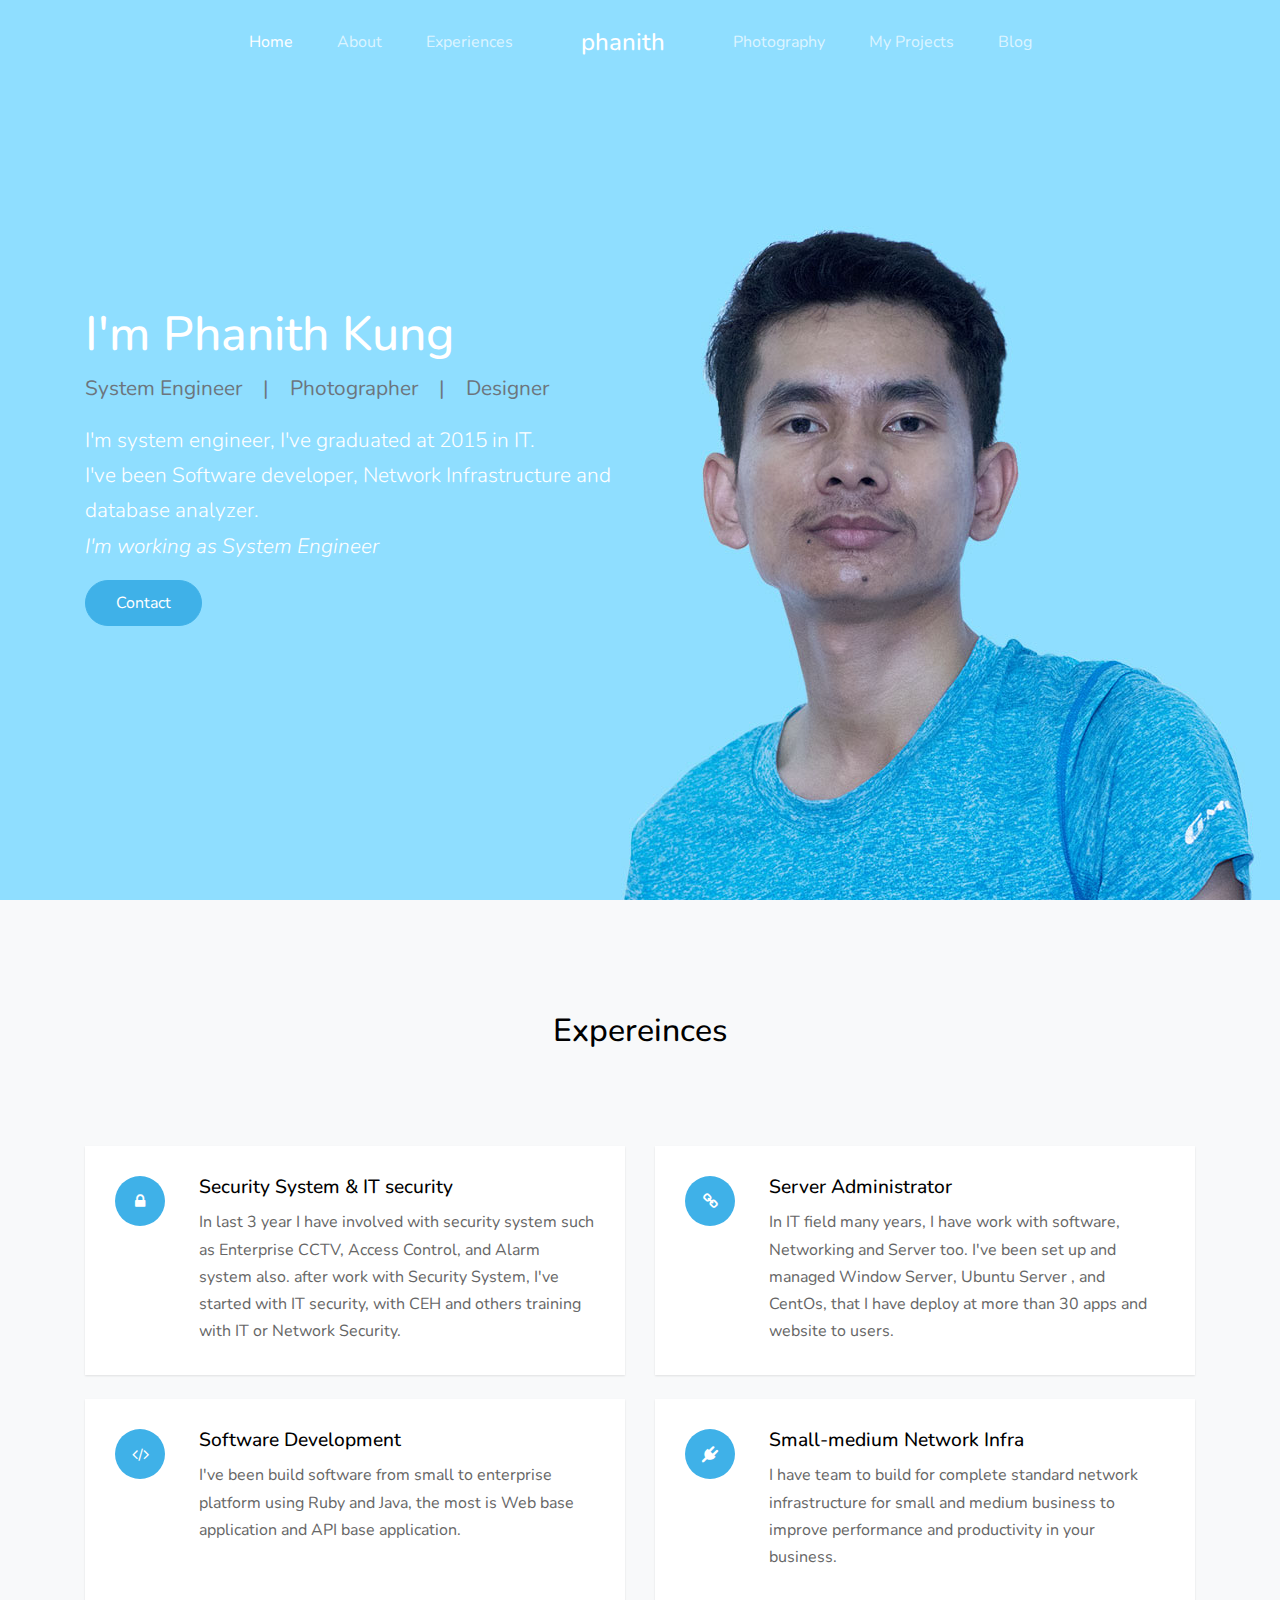
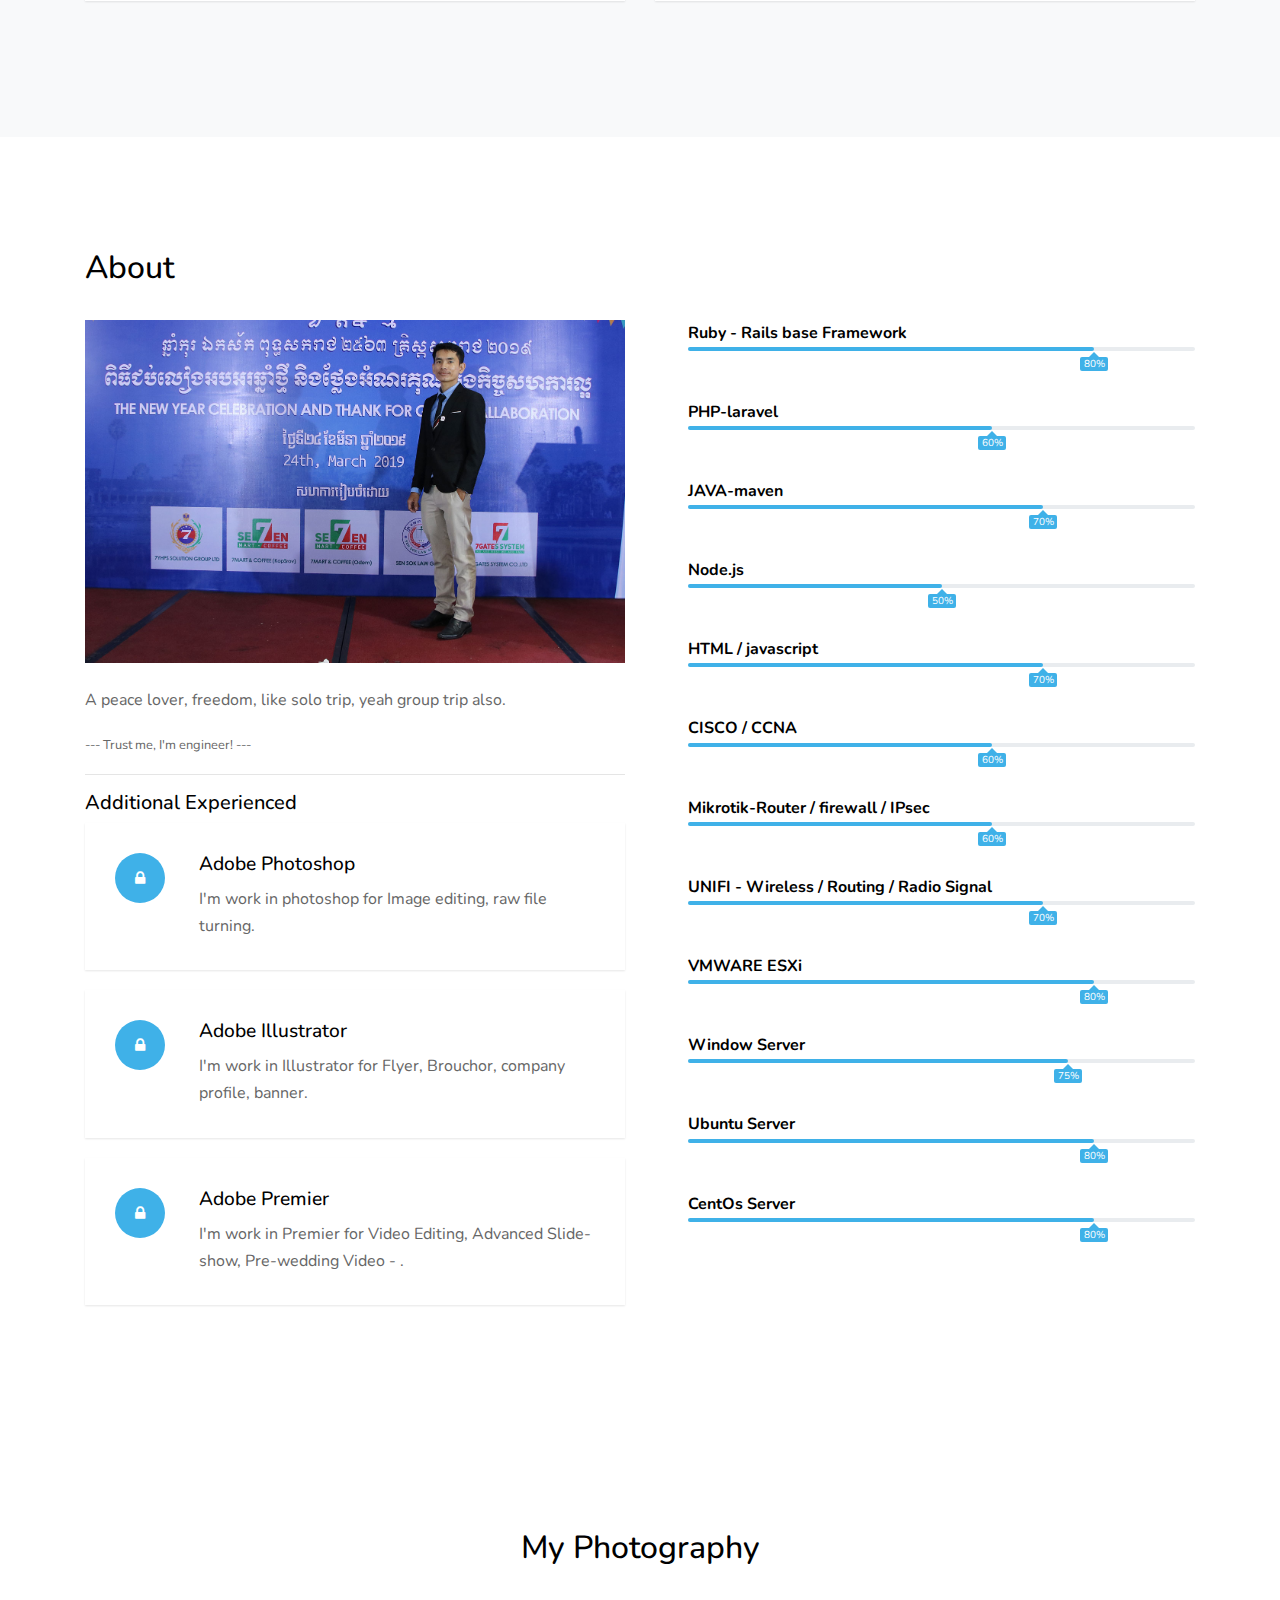
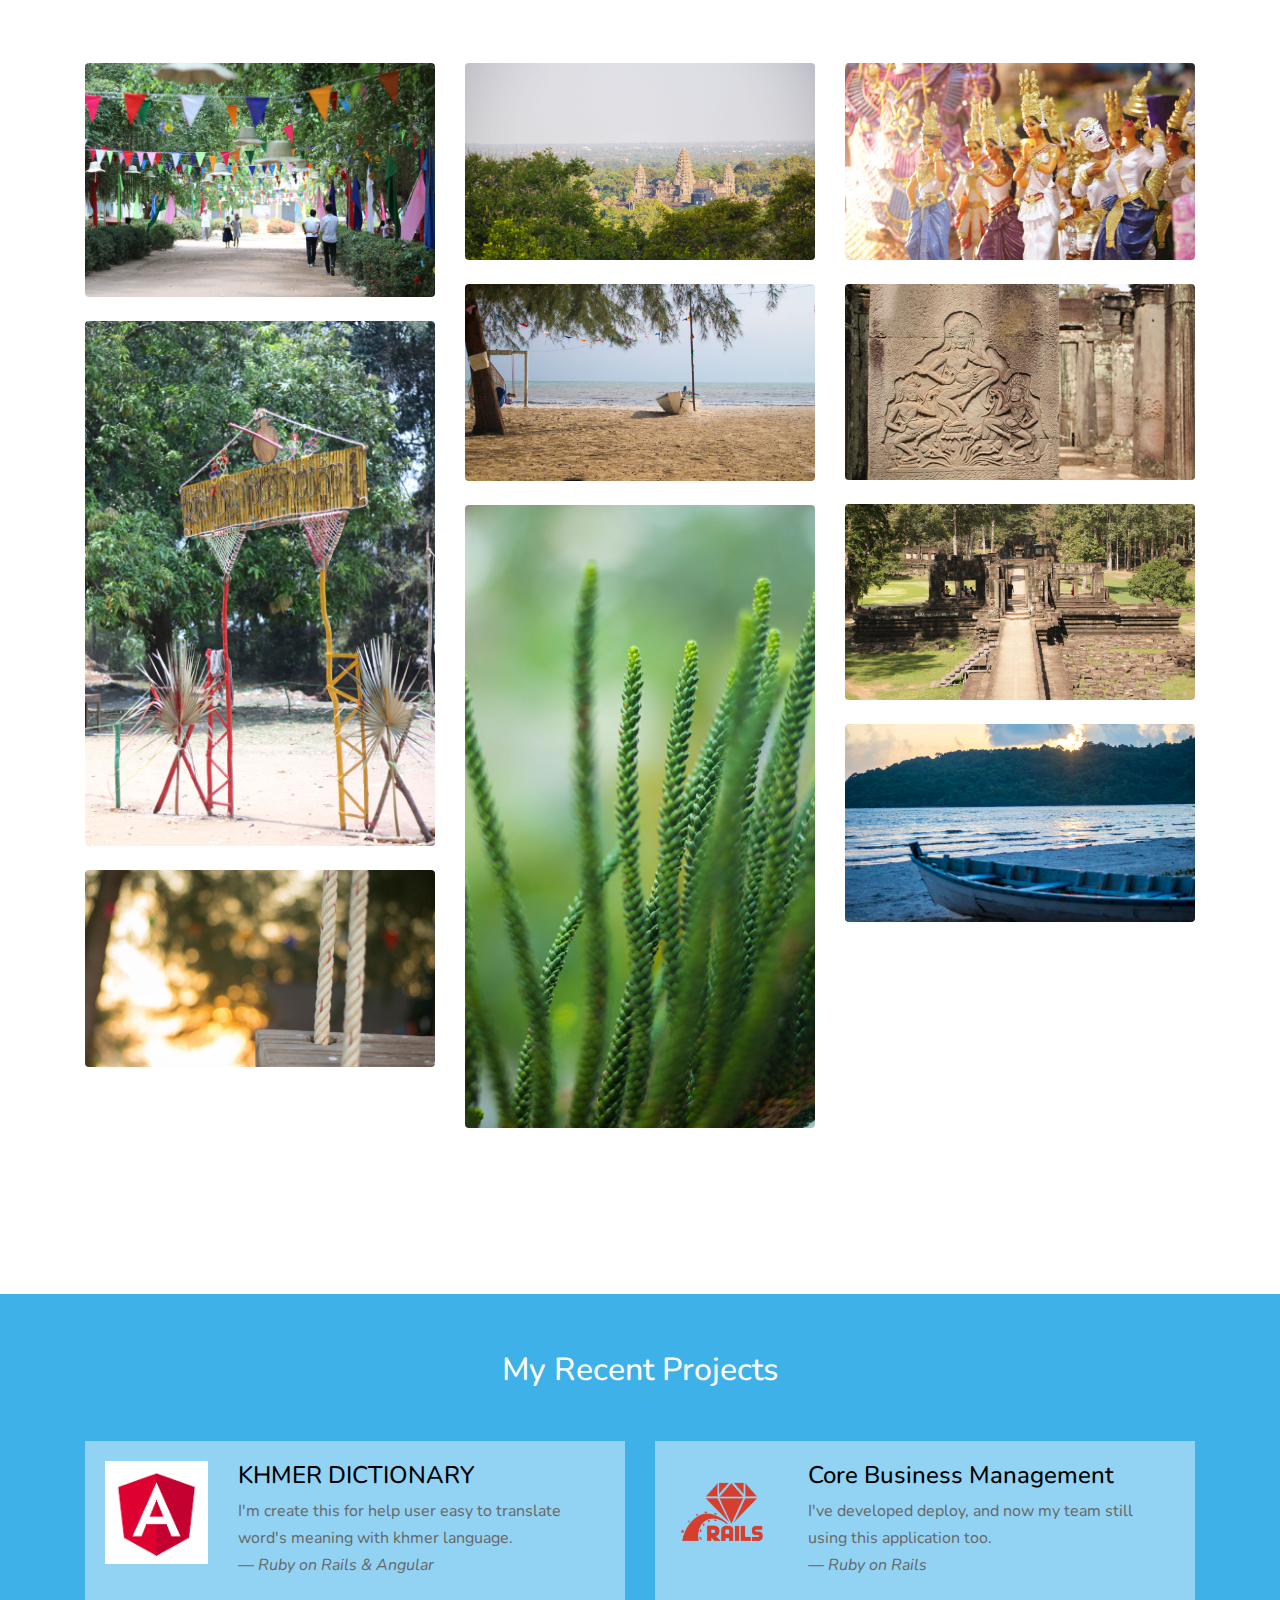
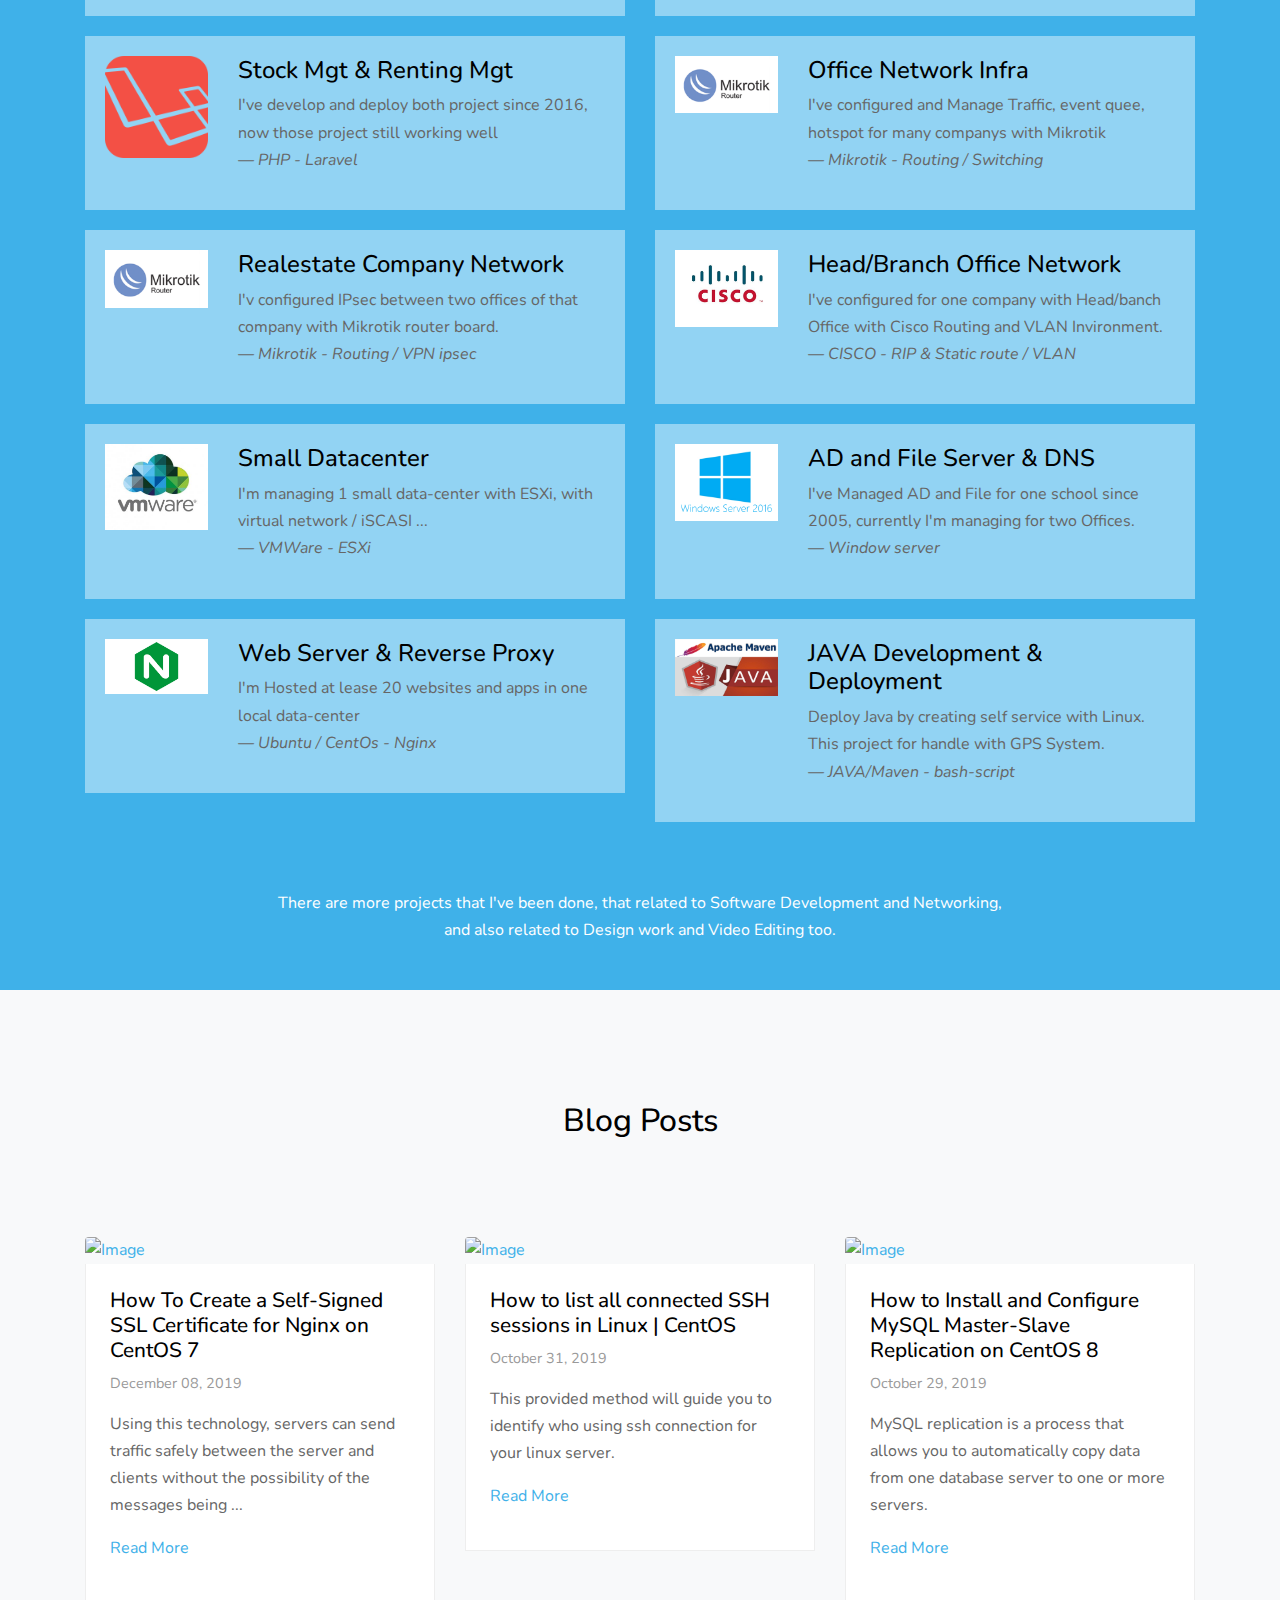
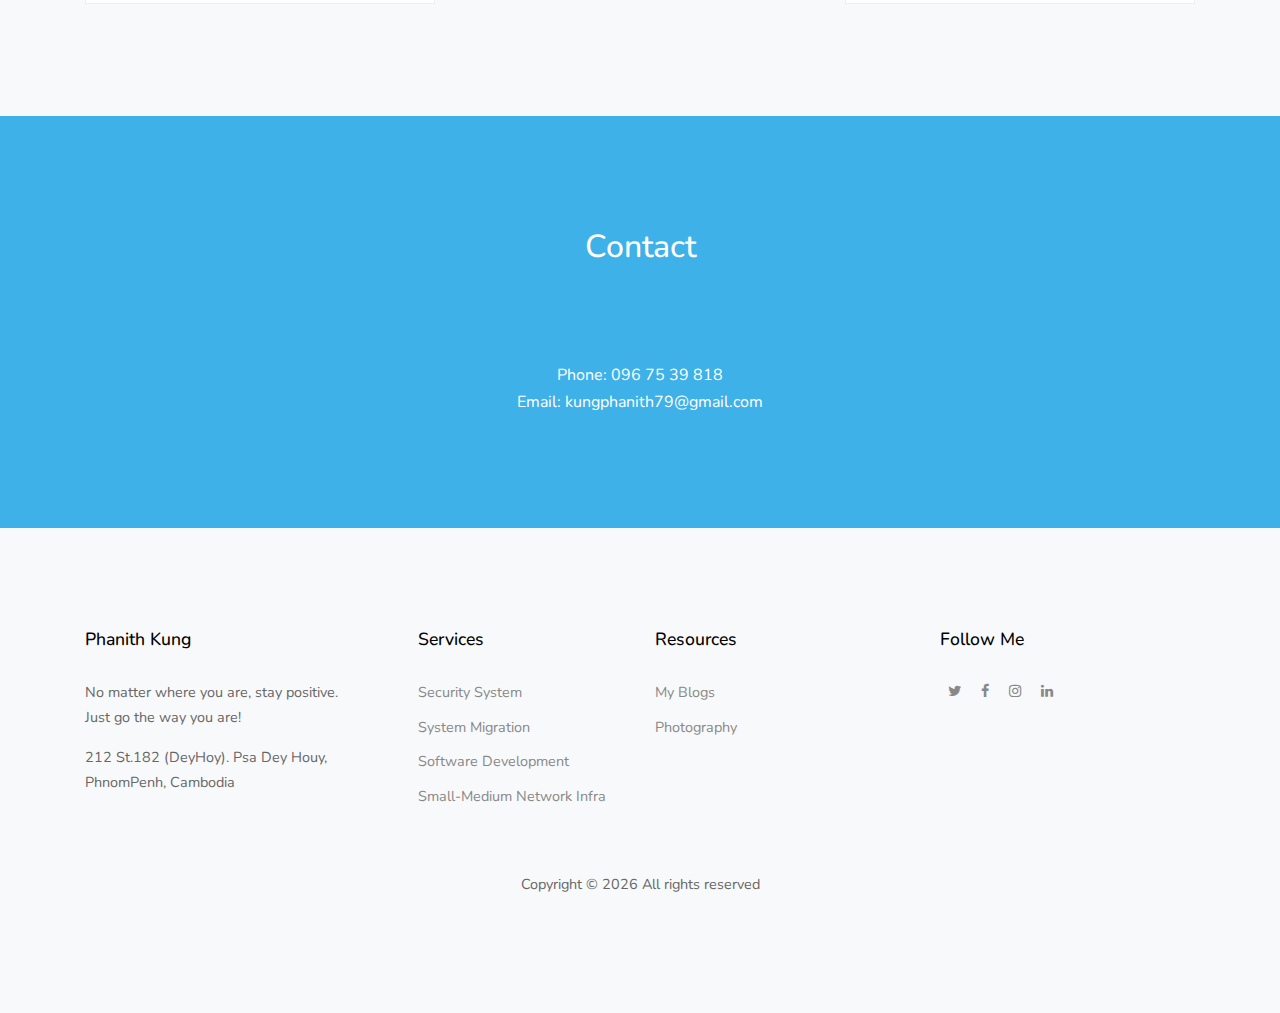
==== commit 8c0f8abf: "update" ====
--- a/index.html
+++ b/index.html
@@ -92,7 +92,7 @@
                 <p class="lead">
                   I'm system engineer, I've graduated at 2015 in IT. <br/>I've been Software developer, Network Infrastructure and database analyzer.
                   <br/>
-                  <!-- Exclude of those experiences I have much task on designing, I can say for 2 year of design experience.  -->
+                  <cite> I'm working as System Engineer </cite>
                   
                 </p>
                 <p><a href="#contact-section" class="btn smoothscroll btn-primary">Contact</a></p>
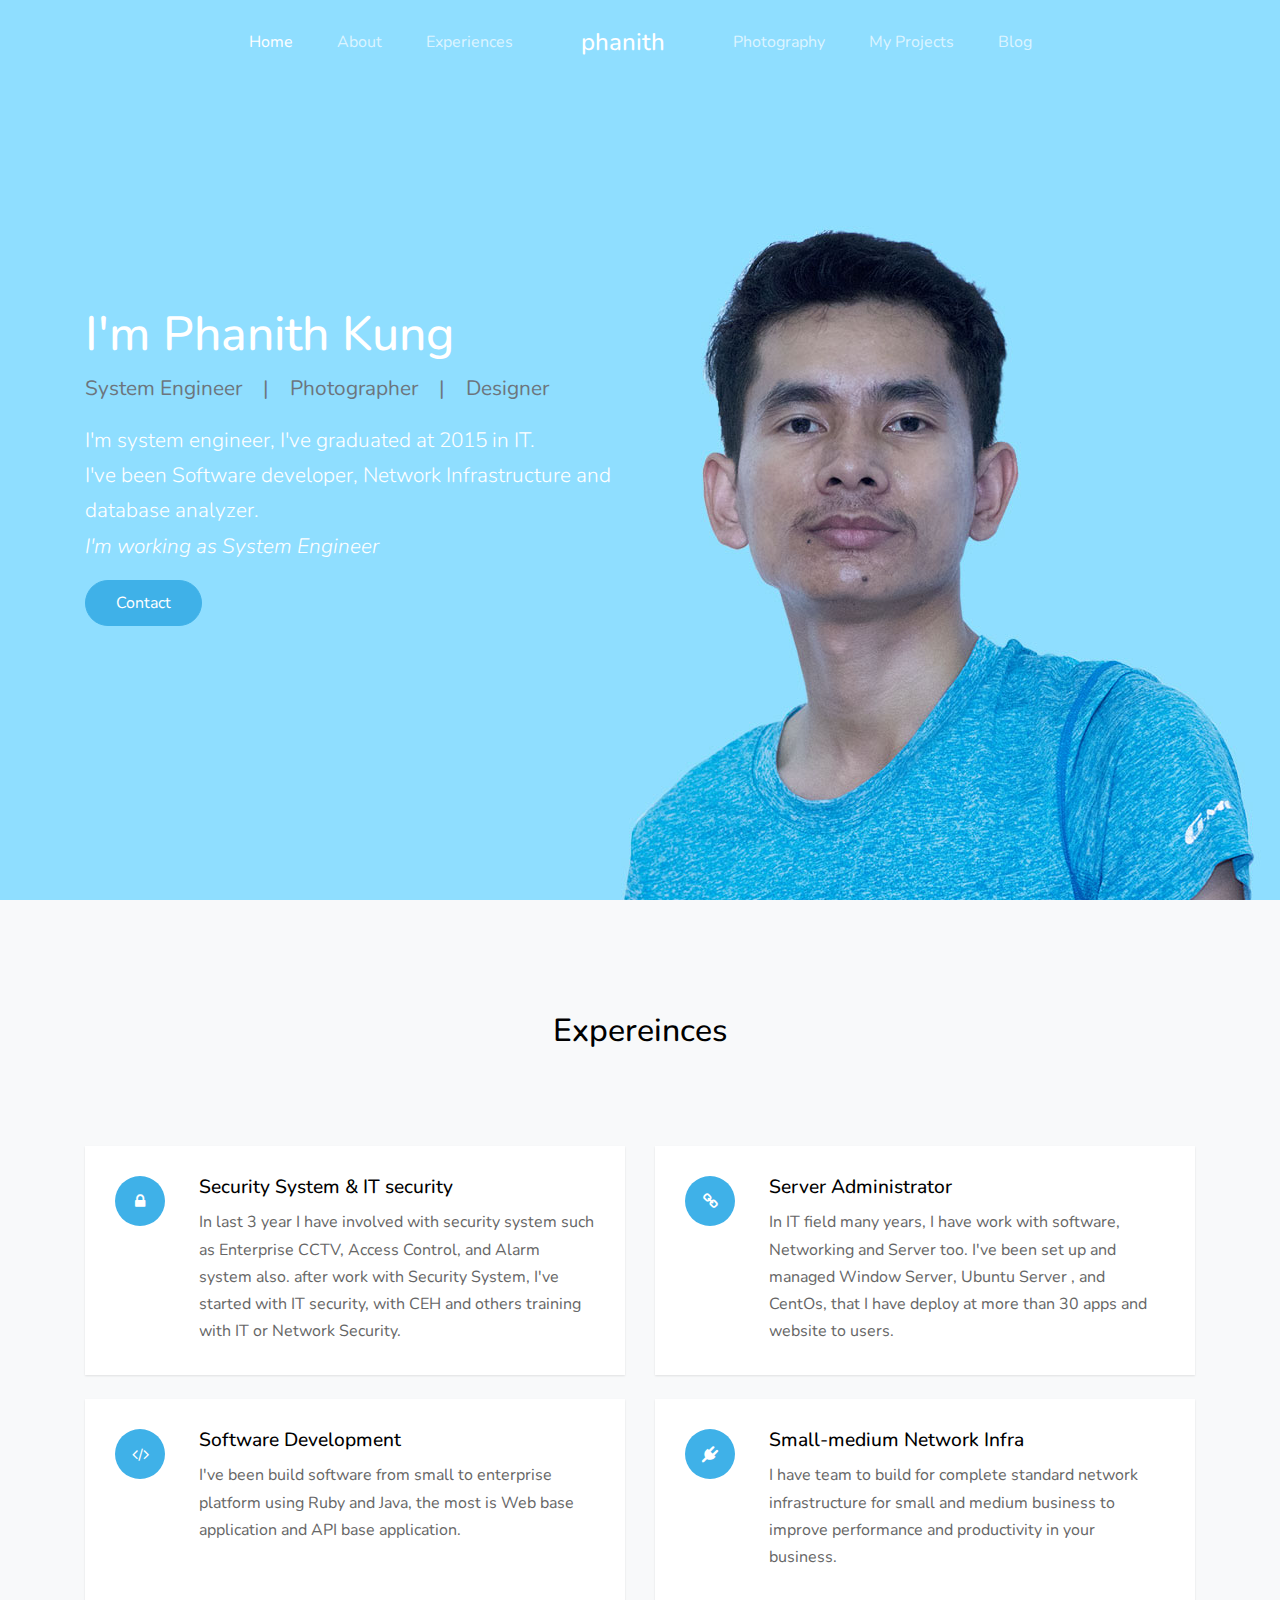
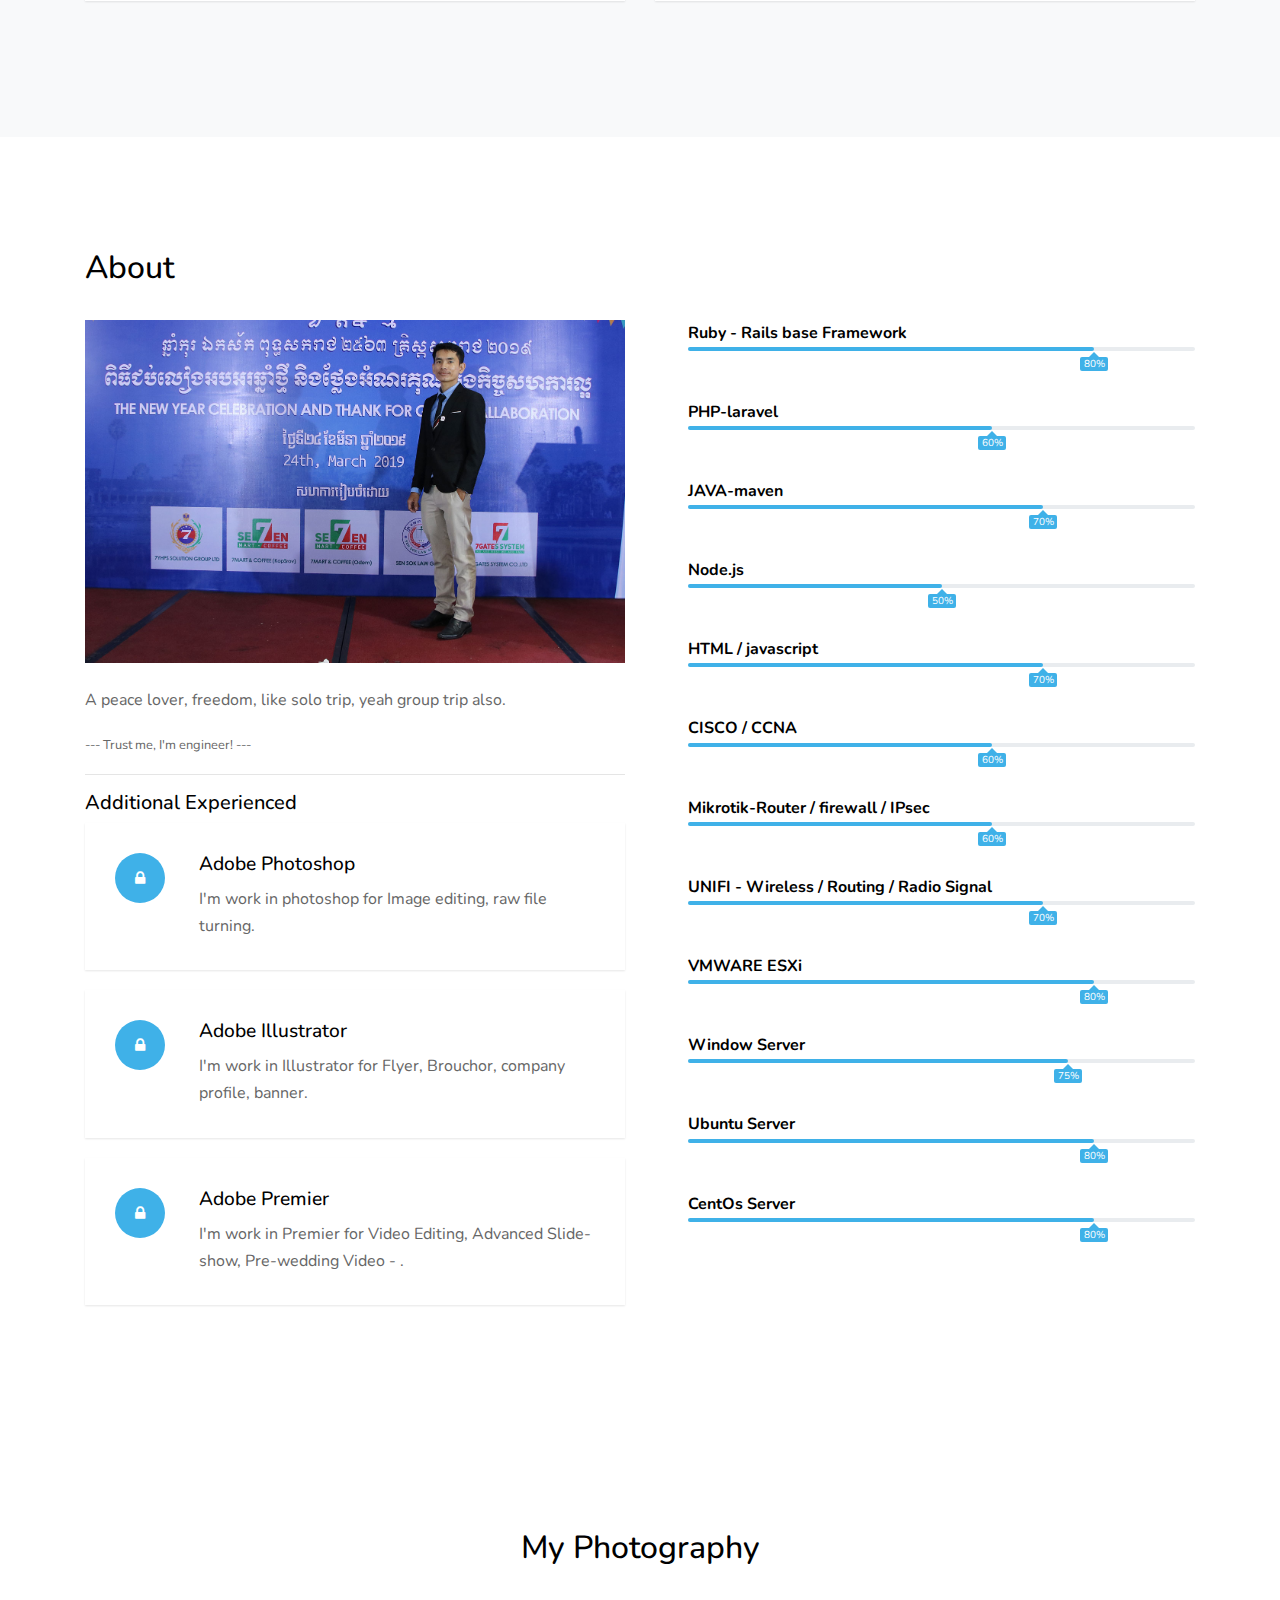
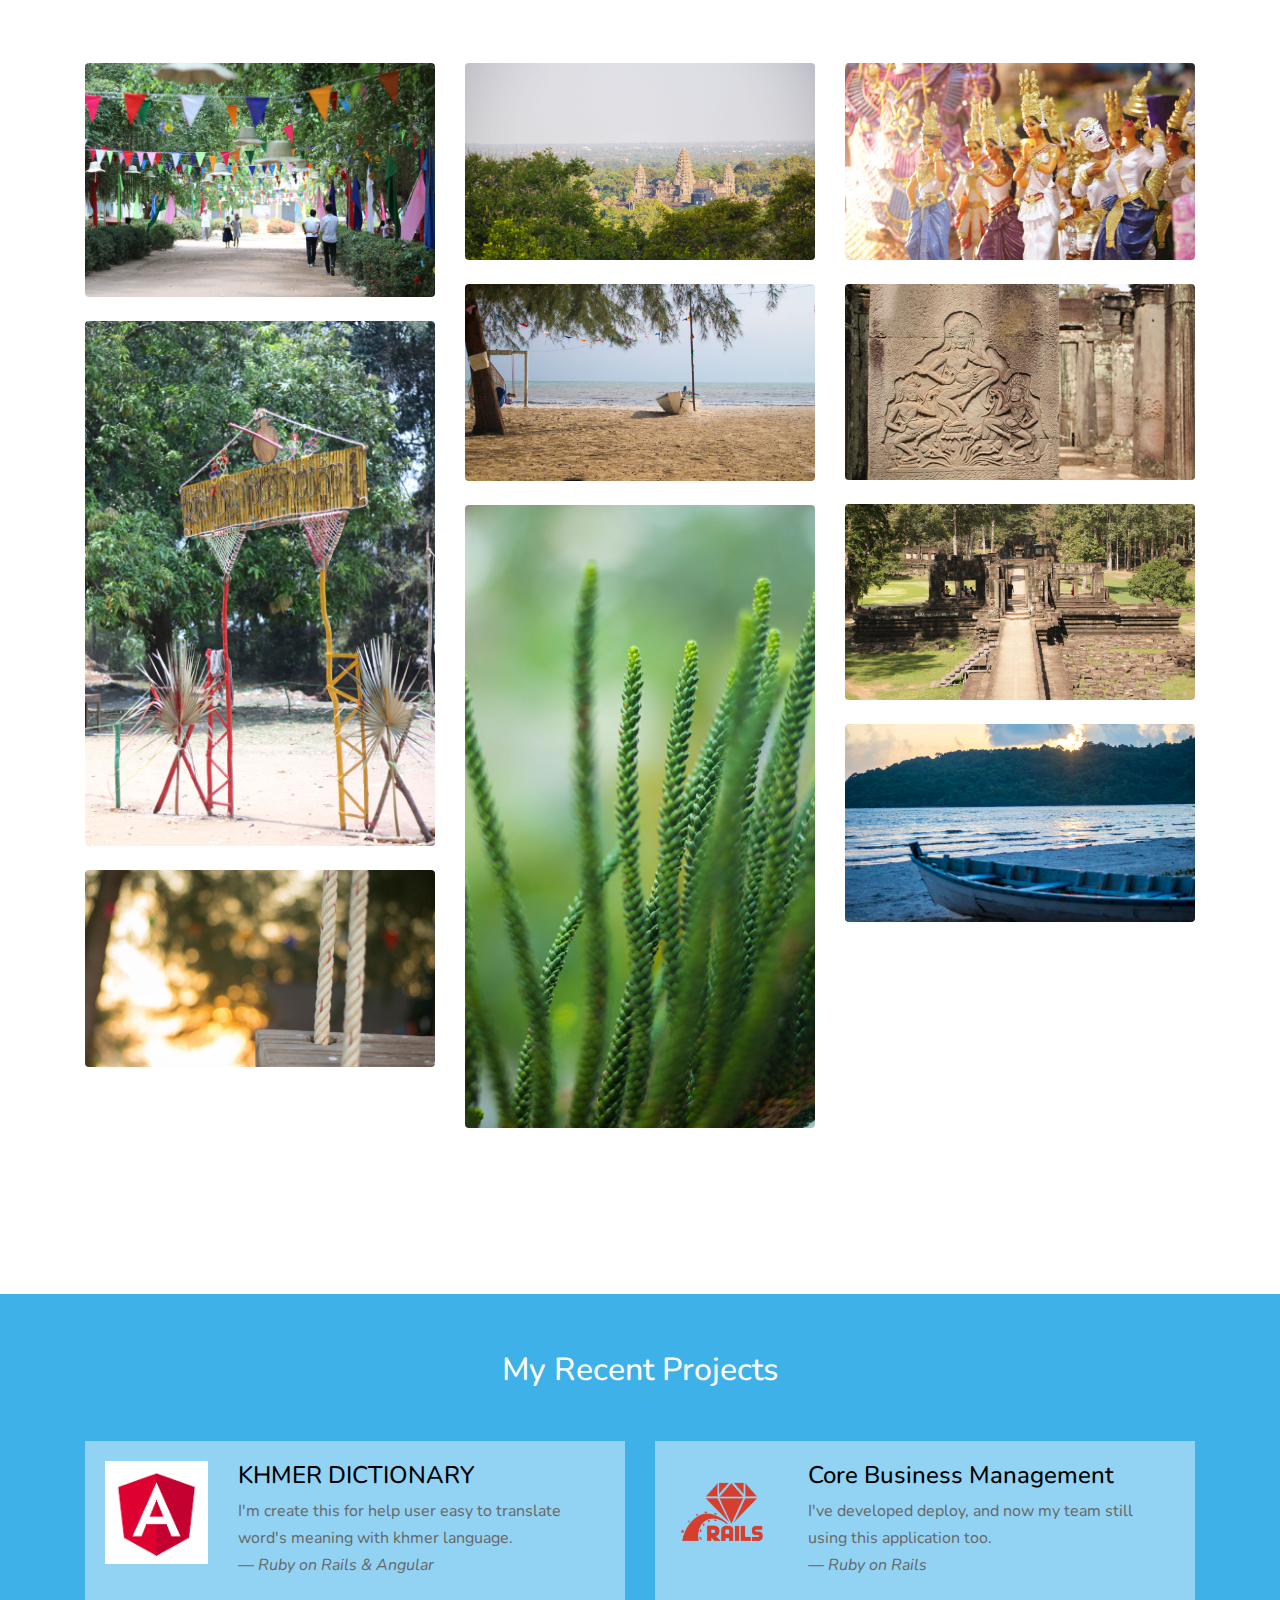
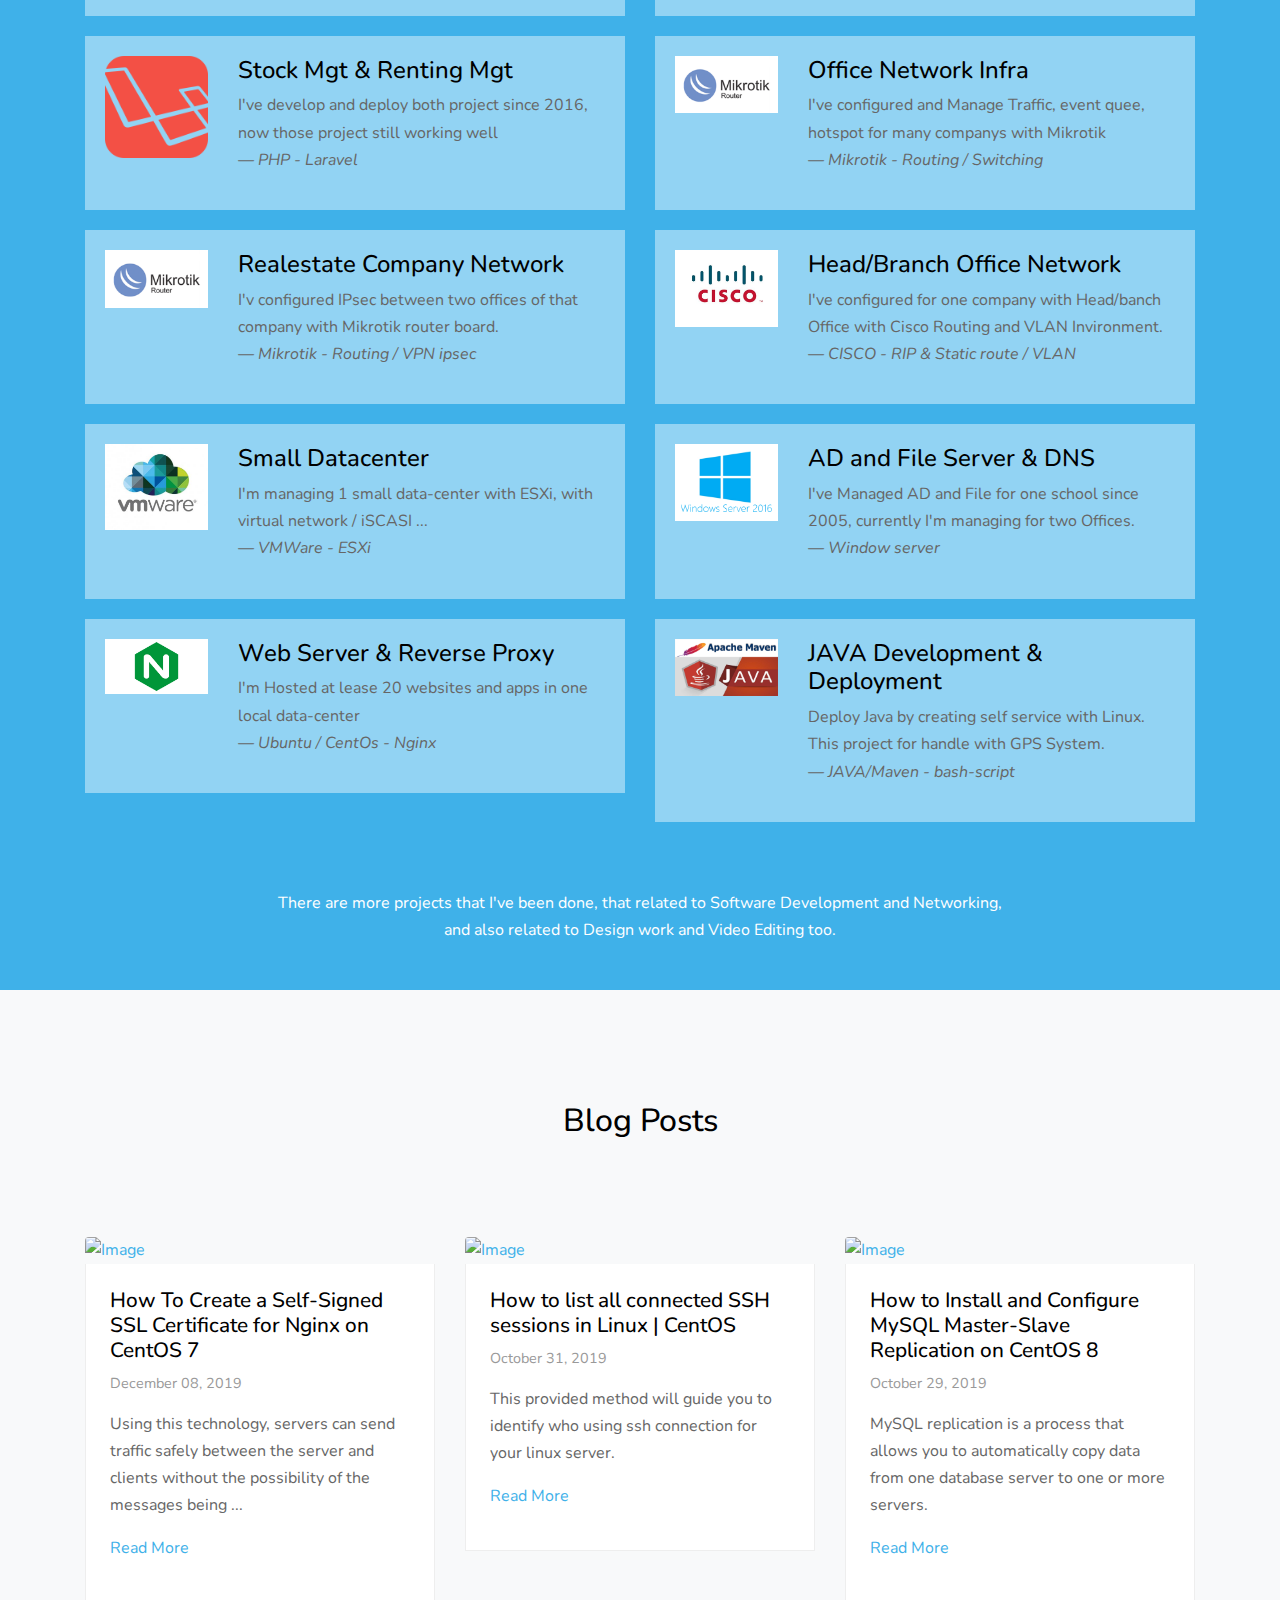
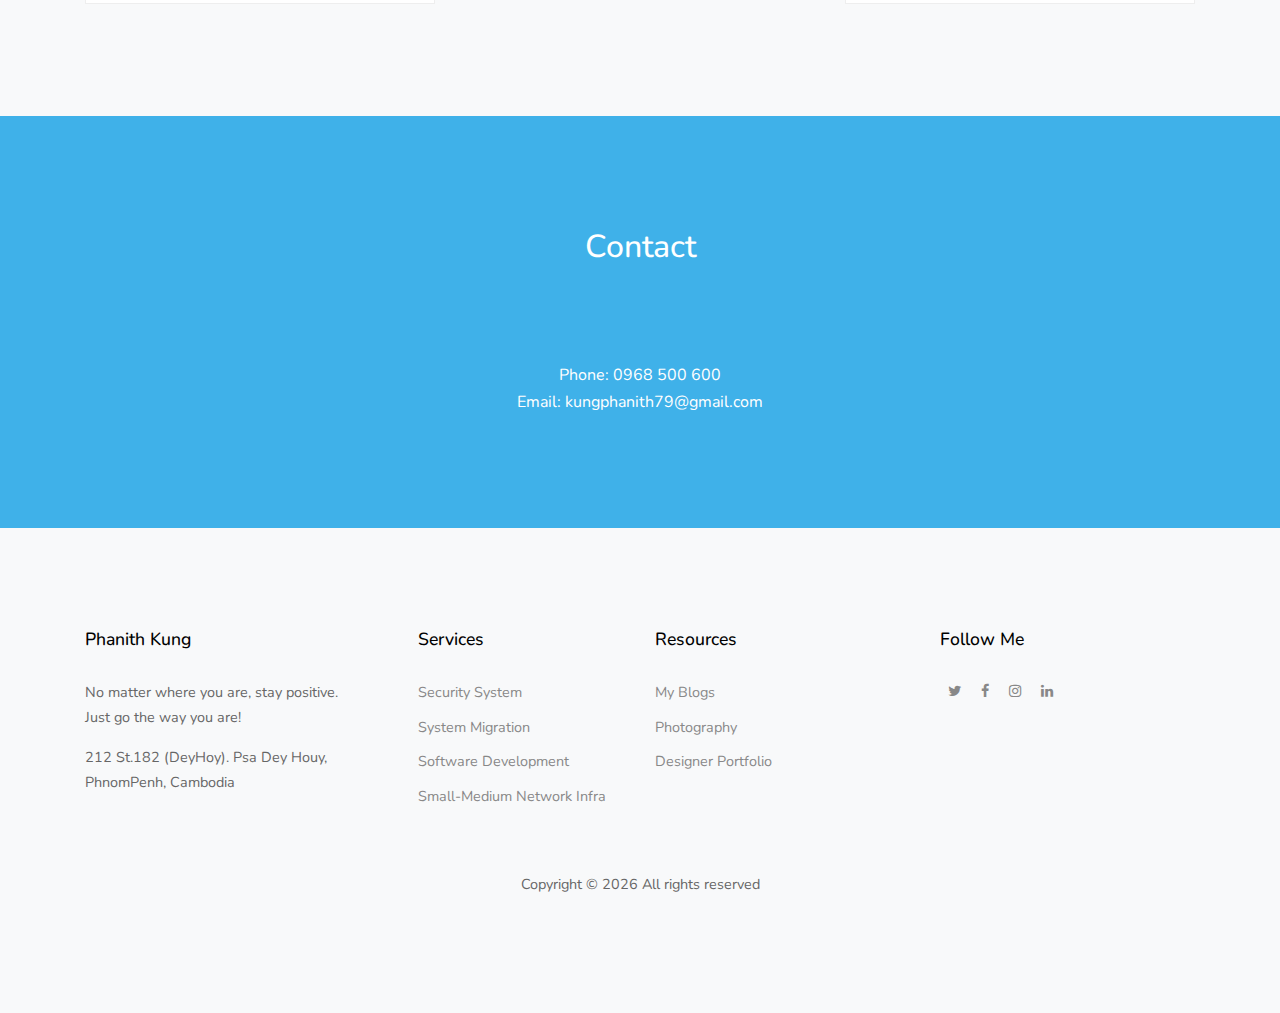
==== commit 166a3037: "adding pdf portfolio" ====
--- a/index.html
+++ b/index.html
@@ -685,7 +685,7 @@
         </div>
 
         <div class="my-contact" style="color: #fff; text-align: center">
-          Phone: 096 75 39 818
+          Phone: 0968 500 600
           <br/>
           Email: kungphanith79@gmail.com
 
@@ -754,6 +754,7 @@
                 <ul class="list-unstyled">
                   <li><a href="https://possibledir.blogspot.com/">My Blogs</a></li>
                   <li><a href="#">Photography</a></li>
+                  <li><a href="resources/pdf/my-designer-portfolio.pdf" target="_blank">Designer Portfolio</a></li>
                 </ul>
               </div>
             
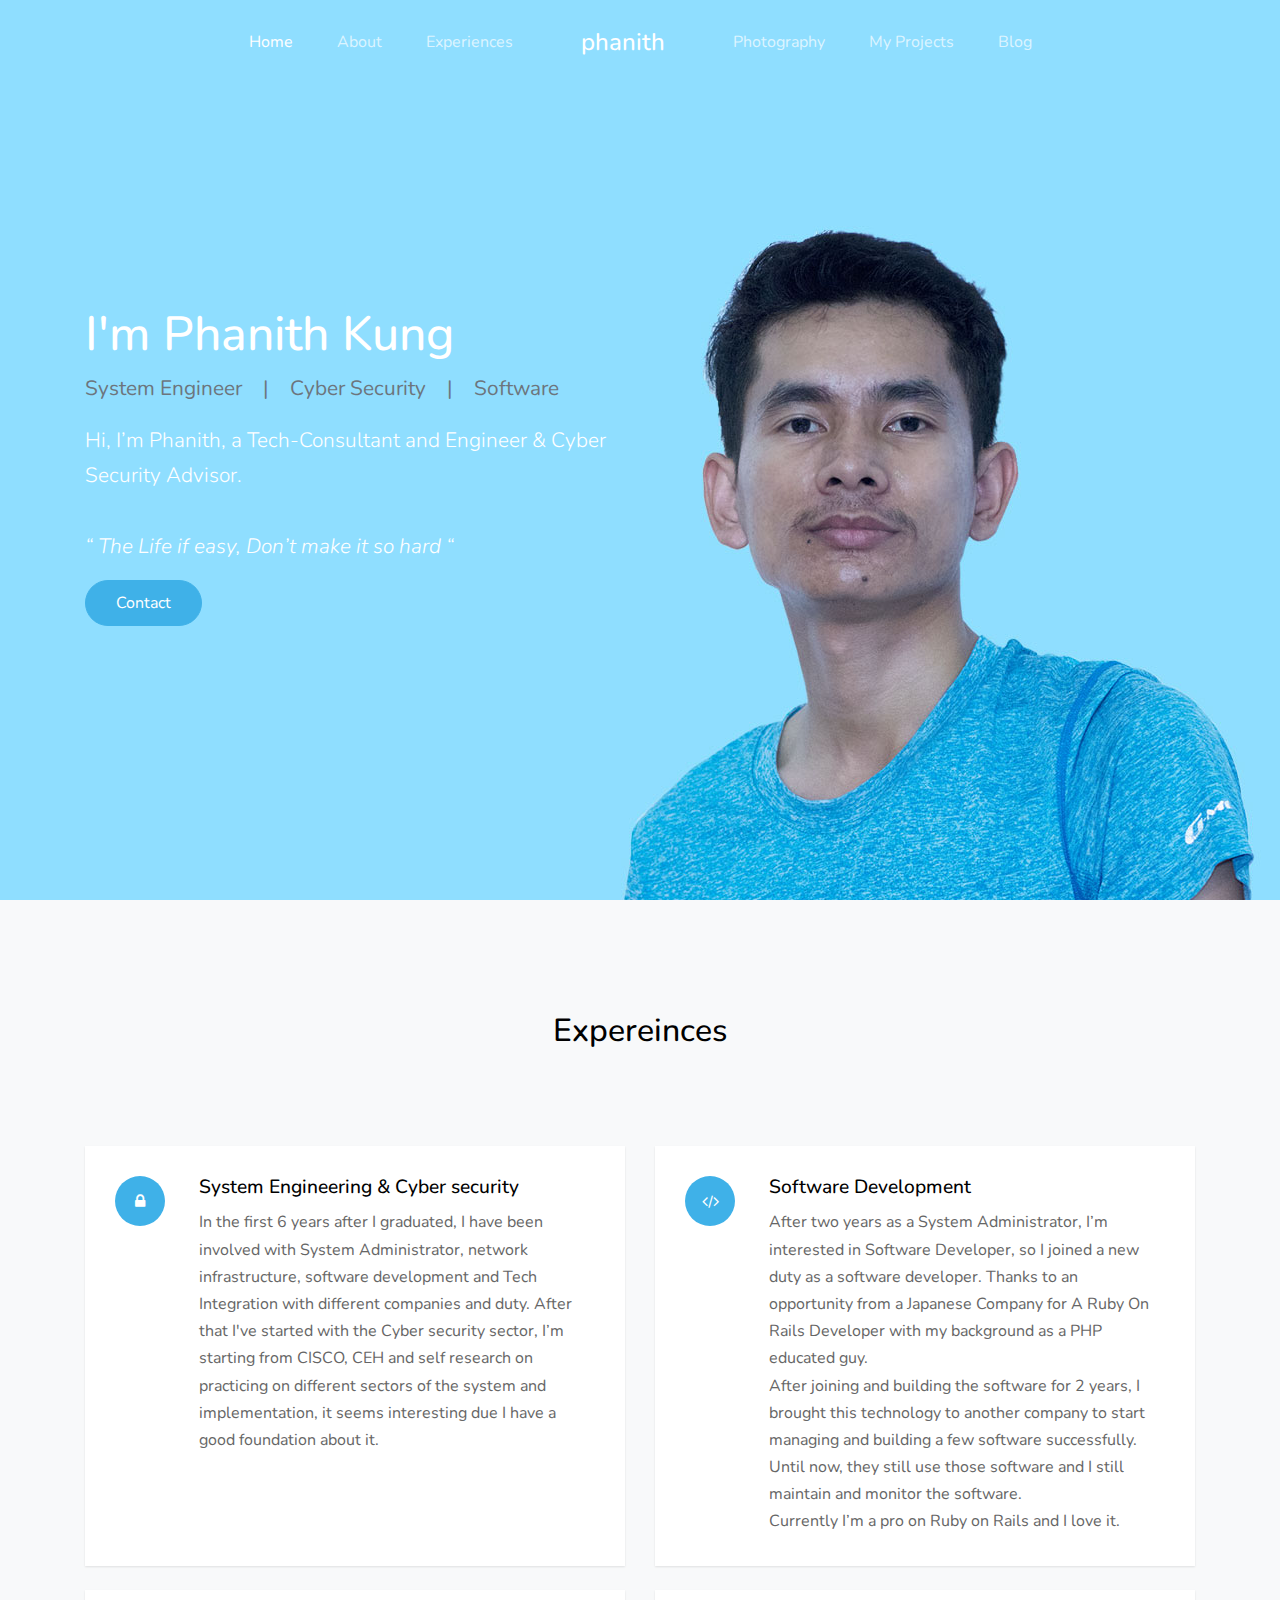
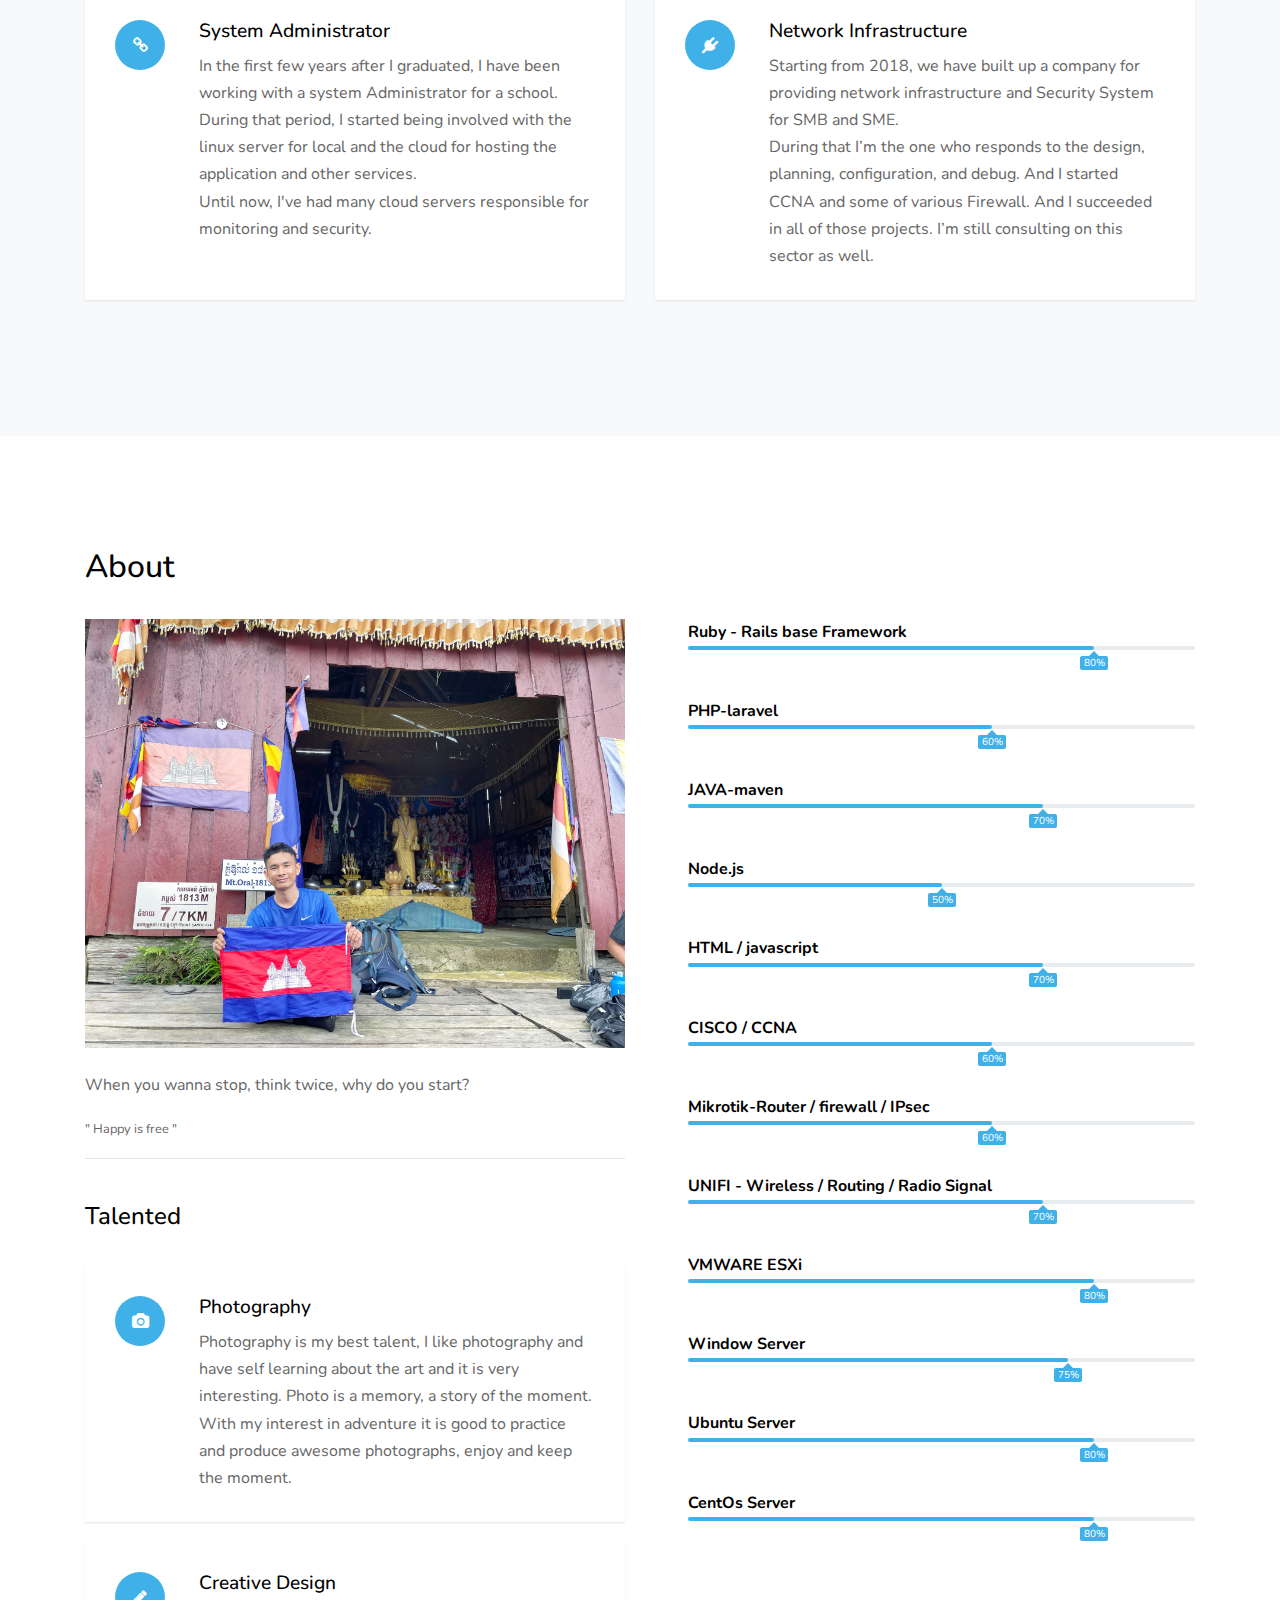
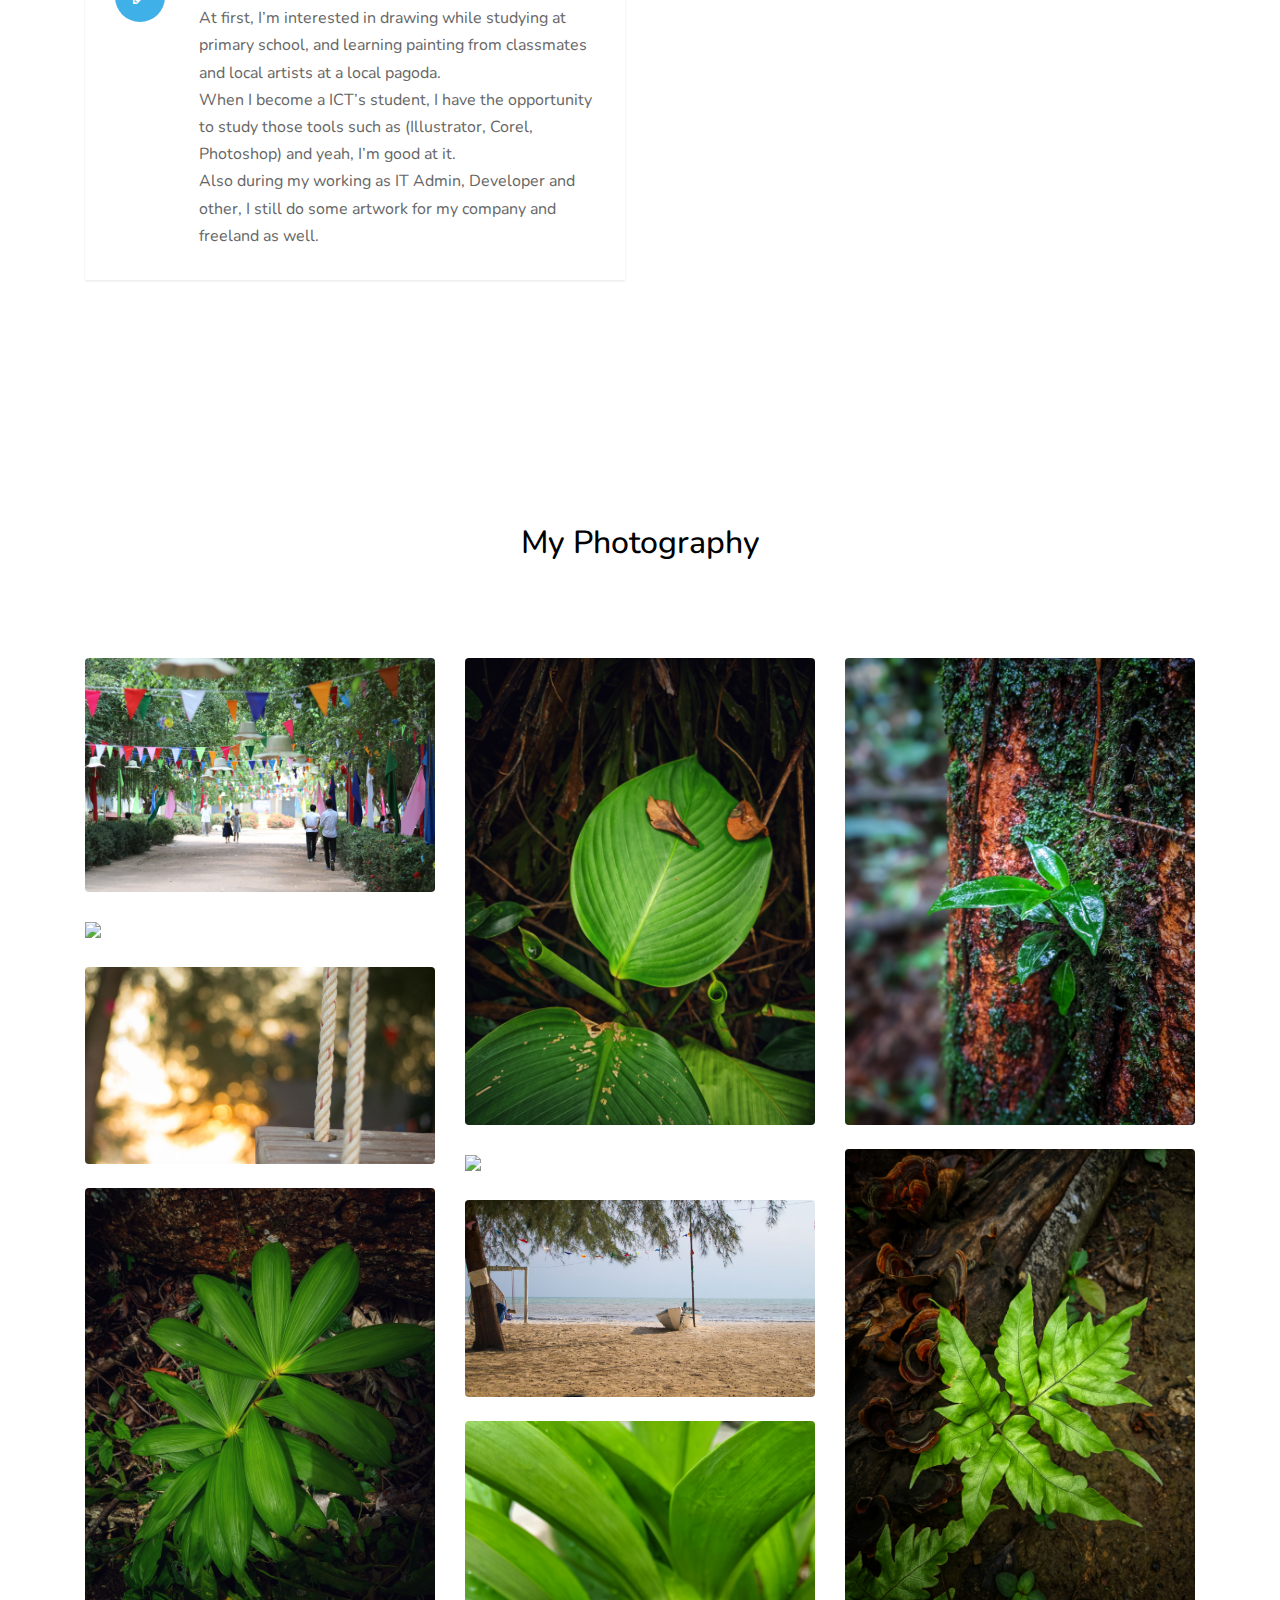
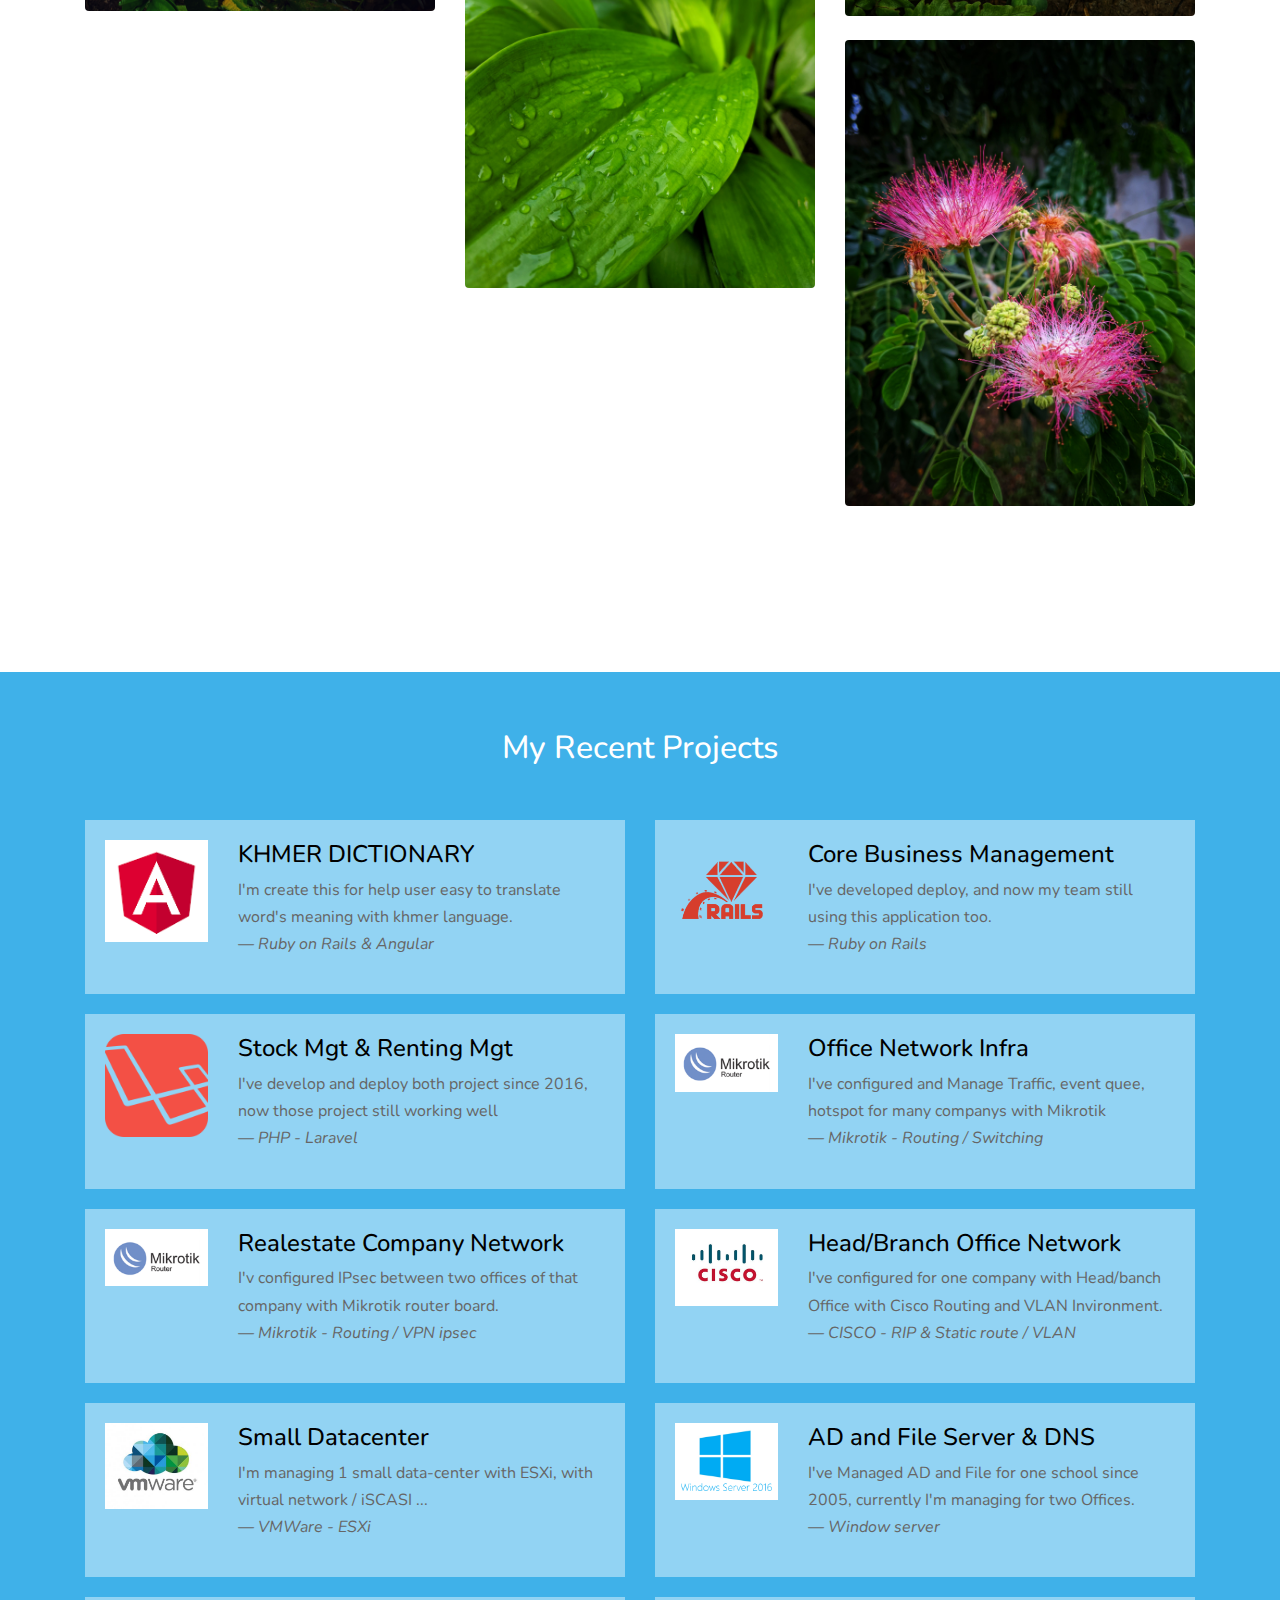
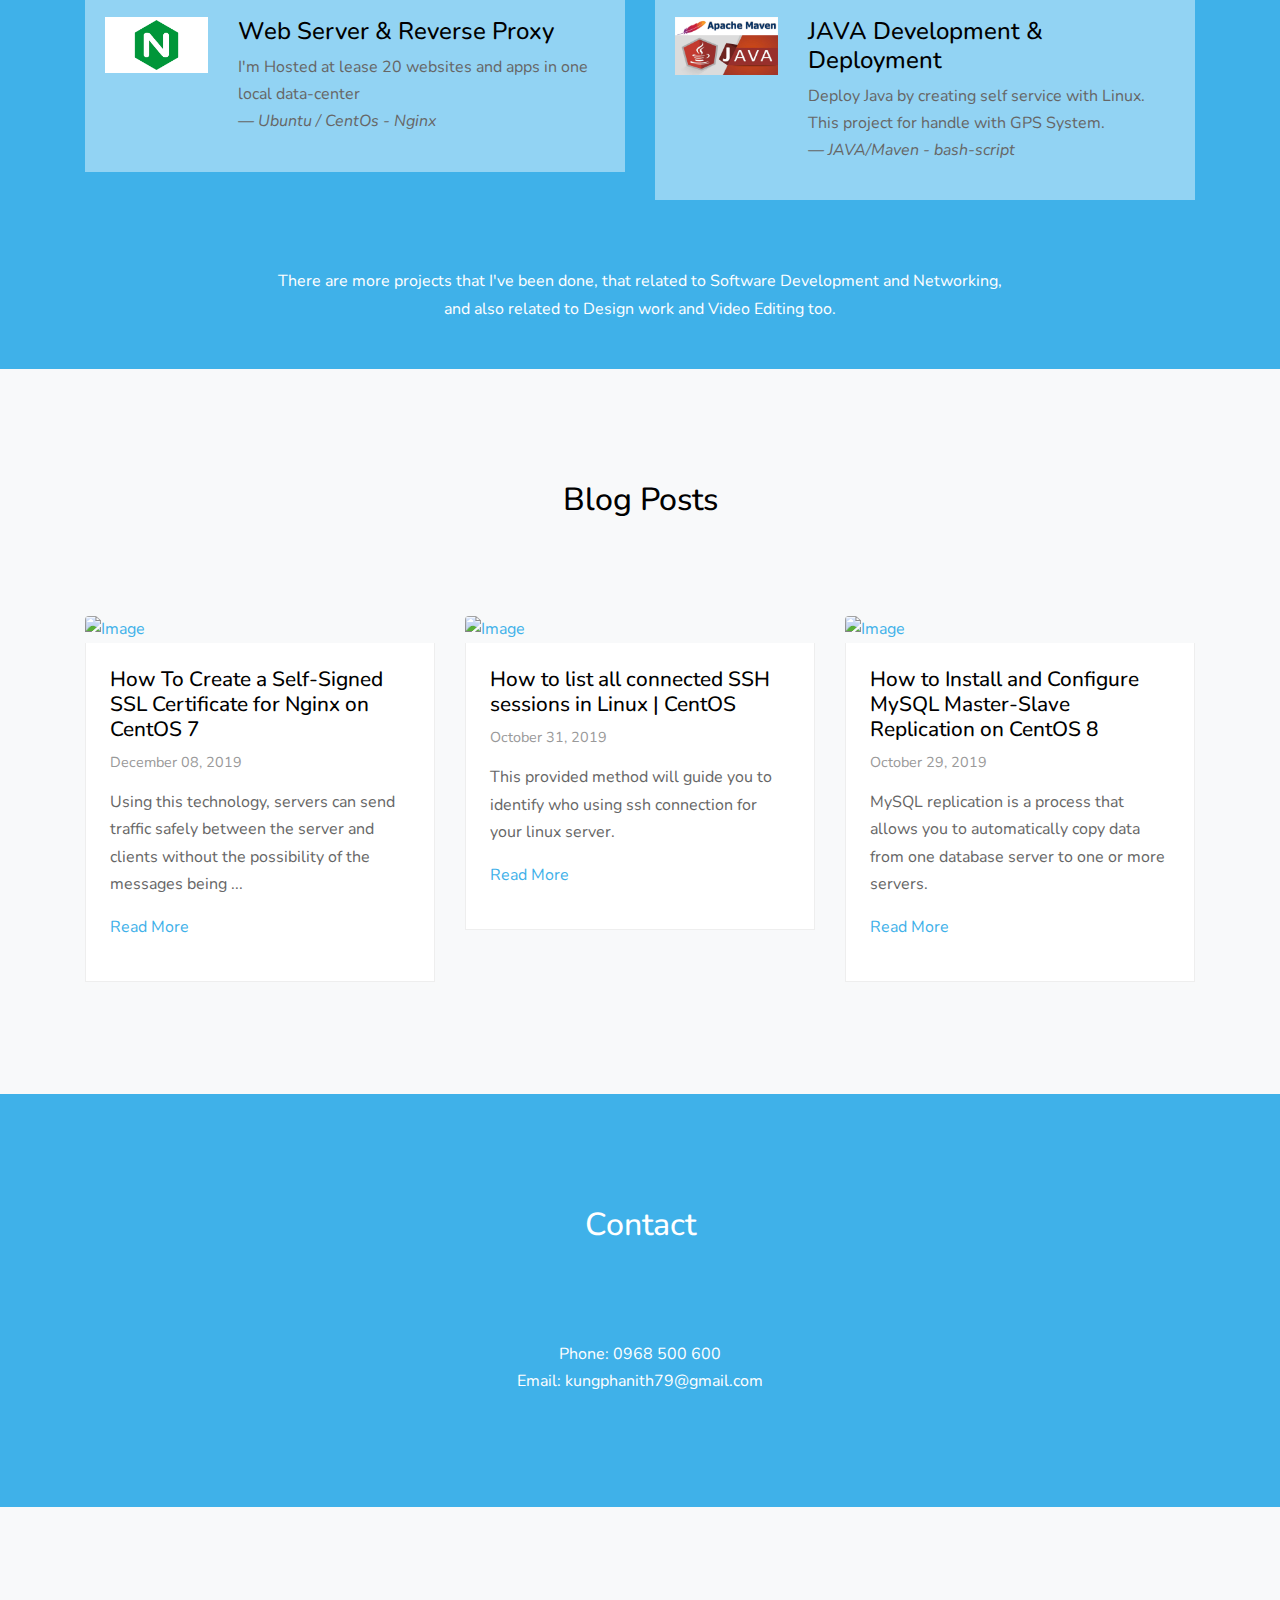
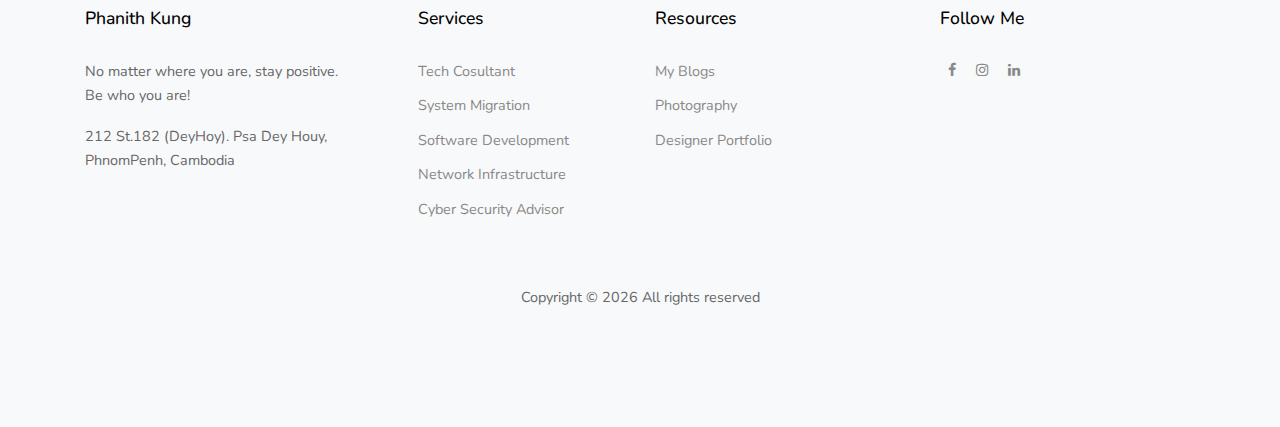
==== commit 99344a1f: "update information" ====
--- a/index.html
+++ b/index.html
@@ -88,11 +88,14 @@
             <div class="row">
               <div class="col-lg-6">
                 <h1 class="text-white">I'm Phanith Kung</h1>
-                <p class="text-secondary">System Engineer <span class="mx-3">|</span> Photographer <span class="mx-3">|</span> Designer </p>
+                <p class="text-secondary">System Engineer <span class="mx-3">|</span> Cyber Security <span class="mx-3">|</span> Software </p>
                 <p class="lead">
-                  I'm system engineer, I've graduated at 2015 in IT. <br/>I've been Software developer, Network Infrastructure and database analyzer.
+                  Hi, I’m Phanith, a Tech-Consultant and Engineer & Cyber Security Advisor. 
                   <br/>
-                  <cite> I'm working as System Engineer </cite>
+                  
+
+                  <br/>
+                  <cite> “ The Life if easy, Don’t make it so hard “ </cite>
                   
                 </p>
                 <p><a href="#contact-section" class="btn smoothscroll btn-primary">Contact</a></p>
@@ -118,48 +121,59 @@
             <div class="service d-flex h-100">
               <div class="service-number mr-4"><span class="icon-lock"></span></div>
               <div class="service-about">
-                <h3>Security System & IT security</h3>
+                <h3>System Engineering & Cyber security</h3>
                 <p>
-                  In last 3 year I have involved with security system such as Enterprise CCTV, Access Control, and Alarm system also.
-                  after work with Security System, I've started with IT security, with CEH and others training with IT or Network Security.
+                  In the first 6 years after I graduated, I have been involved with System Administrator, network infrastructure, software development and Tech Integration with different companies and duty. After that I've started with the Cyber security sector, I’m starting from CISCO, CEH and self research on practicing on different sectors of the system and implementation, it seems interesting due I have a good foundation about it.
                 </p>
               </div>
             </div>
           </div>
 
-          <div class="col-md-6 mb-4">
-            <div class="service d-flex h-100">
-              <div class="service-number mr-4"><span class="icon-link"></span></div>
-              <div class="service-about">
-                <h3>Server Administrator</h3>
-                <p>
-                  In IT field many years, I have work with software, Networking and  Server too. I've been set up and managed Window Server, Ubuntu Server , and CentOs, that I have deploy at more than 30 apps and website to users.
-                </p>
-              </div>
-            </div>
-          </div>
-    
           <div class="col-md-6 mb-4">
             <div class="service d-flex h-100">
               <div class="service-number mr-4"><span class="icon-code"></span></div>
               <div class="service-about">
                 <h3>Software Development</h3>
                 <p>
-                  I've been build software from small to enterprise platform using Ruby and Java, the most is Web base application and API base application.
+                  After two years as a System Administrator, I’m interested in Software Developer, so I joined a new duty as a software developer. 
+                  Thanks to an opportunity from a Japanese Company for A Ruby On Rails Developer with my background as a PHP educated guy. 
                   <br/>
+                  After joining and building the software for 2 years, I brought this technology to another company to start managing and building a few software successfully.
+                  Until now, they still use those software and I still maintain and monitor the software.
+                  <br/>
+                  Currently I’m a pro on Ruby on Rails and I love it. 
                   
                 </p>
               </div>
             </div>
           </div>
+
+          <div class="col-md-6 mb-4">
+            <div class="service d-flex h-100">
+              <div class="service-number mr-4"><span class="icon-link"></span></div>
+              <div class="service-about">
+                <h3>System Administrator</h3>
+                <p>
+                  In the first few years after I graduated, I have been working with a system Administrator for a school.  During that period, I started being involved with the linux server for local and the cloud for hosting the application and other services. 
+                  <br/>
+                  Until now, I've had many cloud servers responsible for monitoring and security. 
+                </p>
+              </div>
+            </div>
+          </div>
+    
+          
     
           <div class="col-md-6 mb-4">
             <div class="service d-flex h-100">
               <div class="service-number mr-4"><span class="icon-plug"></span></div>
               <div class="service-about">
-                <h3>Small-medium Network Infra</h3>
+                <h3>Network Infrastructure</h3>
                 <p>
-                  I have team to build for complete standard network infrastructure for small and medium business to improve performance and productivity in your business.
+                  Starting from 2018, we have built up a company for providing network infrastructure and Security System for SMB and SME. 
+                  <br/>
+                  During that I’m the one who responds to the design, planning, configuration, and debug. And I started CCNA and some of various Firewall.  And I succeeded in all of those projects. I’m still consulting on this sector as well. 
+
                 </p>
               </div>
             </div>
@@ -180,23 +194,27 @@
             <h2 class="section-title">About</h2>
           </div>
           <div class="col-lg-6 order-2 order-lg-1">
-            <img class="img-fluid mb-4" src="images/about-me.jpg" alt="Image">
+            <img class="img-fluid mb-4" src="images/oral-mountain-hiking.jpg" alt="Image">
             <p>
-              A peace lover, freedom, like solo trip, yeah group trip also.  
+              When you wanna stop, think twice, why do you start? 
             </p>
             
-            <span class="small">--- Trust me, I'm engineer! ---</span>
+            <span class="small">"     Happy is free "</span>
             <hr/>
-            <h5> Additional Experienced </h5>
+            <br>
+            <h4> Talented </h4>
+            <br/>
             <div class="row">
               
               <div class="col-md-12 mb-12" style="margin-bottom: 20px">
                 <div class="service d-flex h-100">
-                  <div class="service-number mr-4"><span class="icon-lock"></span></div>
+                  <div class="service-number mr-4"><span class="icon-camera"></span></div>
                   <div class="service-about">
-                    <h3>Adobe Photoshop</h3>
+                    <h3>Photography</h3>
                     <p>
-                      I'm work in photoshop for Image editing, raw file turning.
+                      Photography is my best talent, I like photography and have self learning about the art and it is very interesting. 
+                      Photo is a memory, a story of the moment. With my interest in adventure it is good to practice and produce awesome photographs, enjoy and keep the moment. 
+
                     </p>
                   </div>
                 </div>
@@ -204,17 +222,22 @@
               
               <div class="col-md-12 mb-12" style="margin-bottom: 20px">
                 <div class="service d-flex h-100">
-                  <div class="service-number mr-4"><span class="icon-lock"></span></div>
+                  <div class="service-number mr-4"><span class="icon-pencil"></span></div>
                   <div class="service-about">
-                    <h3>Adobe Illustrator</h3>
+                    <h3>Creative Design</h3>
                     <p>
-                      I'm work in Illustrator for Flyer, Brouchor, company profile, banner.
+                      At first, I’m interested in drawing while studying at primary school, and learning painting from classmates and local artists at a local pagoda. 
+                      <br/>
+                      When I become a ICT’s student, I have the opportunity to study those tools such as (Illustrator, Corel, Photoshop) and yeah, I’m good at it. 
+                      <br/>
+                      Also during my working as IT Admin, Developer and other, I still do some artwork for my company and freeland as well. 
+
                     </p>
                   </div>
                 </div>
               </div>
 
-              <div class="col-md-12 mb-12">
+              <!-- <div class="col-md-12 mb-12">
                 <div class="service d-flex h-100">
                   <div class="service-number mr-4"><span class="icon-lock"></span></div>
                   <div class="service-about">
@@ -224,7 +247,7 @@
                     </p>
                   </div>
                 </div>
-              </div>
+              </div> -->
 
             </div>
 
@@ -375,51 +398,70 @@
 
         <div class="row">
           <div class="col-md-6 col-lg-4 item">
+            
             <a href="images/photograph/source-img-1.jpg" class="item-wrap fancybox mb-4">
               <span class="icon-search2"></span>
               <img class="img-fluid" src="images/photograph/source-img-1.jpg">
             </a>
-            <a href="images/photograph/source-img-3.jpg" class="item-wrap fancybox mb-4">
-              <span class="icon-search2"></span>
-              <img class="img-fluid" src="images/photograph/source-img-3.jpg">
-            </a>
+            
+            <a href="images/photograph/IMG_8676-01.jpeg" class="item-wrap fancybox mb-4">
+              <span class="icon-search2"></span>
+              <img class="img-fluid" src="images/photograph/IMG_8676-01.jpeg">
+            </a>
+            
             <a href="images/photograph/source-img-4.jpg" class="item-wrap fancybox mb-4">
               <span class="icon-search2"></span>
               <img class="img-fluid" src="images/photograph/source-img-4.jpg">
             </a>
-            
-          </div>
+
+            <a href="images/photograph/PXL_20230730_025629537-01.jpeg" class="item-wrap fancybox mb-4">
+              <span class="icon-search2"></span>
+              <img class="img-fluid" src="images/photograph/PXL_20230730_025629537-01.jpeg">
+            </a>
+            
+          </div>
+
           <div class="col-md-6 col-lg-4 item">
-            <a href="images/photograph/source-img-6.jpg" class="item-wrap fancybox mb-4">
-              <span class="icon-search2"></span>
-              <img class="img-fluid" src="images/photograph/source-img-6.jpg">
-            </a>
+            
+            <a href="images/photograph/PXL_20230730_024139528-01.jpeg" class="item-wrap fancybox mb-4">
+              <span class="icon-search2"></span>
+              <img class="img-fluid" src="images/photograph/PXL_20230730_024139528-01.jpeg">
+            </a>
+
+            <a href="images/photograph/PXL_20230728_083833347-01.jpeg" class="item-wrap fancybox mb-4">
+              <span class="icon-search2"></span>
+              <img class="img-fluid" src="images/photograph/PXL_20230728_083833347-01.jpeg">
+            </a>
+
             <a href="images/photograph/source-img-7.jpg" class="item-wrap fancybox mb-4">
               <span class="icon-search2"></span>
               <img class="img-fluid" src="images/photograph/source-img-7.jpg">
             </a>
-            <a href="images/photograph/source-img-8.jpg" class="item-wrap fancybox mb-4">
-              <span class="icon-search2"></span>
-              <img class="img-fluid" src="images/photograph/source-img-8.jpg">
-            </a>
-          </div>
+            
+            
+            <a href="images/photograph/PXL_20230919_001012096-01.jpeg" class="item-wrap fancybox mb-4">
+              <span class="icon-search2"></span>
+              <img class="img-fluid" src="images/photograph/PXL_20230919_001012096-01.jpeg">
+            </a>
+
+          </div>
+
           <div class="col-md-6 col-lg-4 item">
-            <a href="images/photograph/source-img-9.jpg" class="item-wrap fancybox mb-4">
-              <span class="icon-search2"></span>
-              <img class="img-fluid" src="images/photograph/source-img-9.jpg">
-            </a>
-            <a href="images/photograph/source-img-10.jpg" class="item-wrap fancybox mb-4">
-              <span class="icon-search2"></span>
-              <img class="img-fluid" src="images/photograph/source-img-10.jpg">
-            </a>
-            <a href="images/photograph/source-img-11.jpg" class="item-wrap fancybox mb-4">
-              <span class="icon-search2"></span>
-              <img class="img-fluid" src="images/photograph/source-img-11.jpg">
-            </a>
-            <a href="images/photograph/source-img-12.jpg" class="item-wrap fancybox mb-4">
-              <span class="icon-search2"></span>
-              <img class="img-fluid" src="images/photograph/source-img-12.jpg">
-            </a>
+            
+            <a href="images/photograph/PXL_20230729_035448147.PORTRAIT-01.jpeg" class="item-wrap fancybox mb-4">
+              <span class="icon-search2"></span>
+              <img class="img-fluid" src="images/photograph/PXL_20230729_035448147.PORTRAIT-01.jpeg">
+            </a>
+            <a href="images/photograph/PXL_20230730_023209662-01.jpeg" class="item-wrap fancybox mb-4">
+              <span class="icon-search2"></span>
+              <img class="img-fluid" src="images/photograph/PXL_20230730_023209662-01.jpeg">
+            </a>
+
+            <a href="images/photograph/PXL_20231001_100510539-01.jpeg" class="item-wrap fancybox mb-4">
+              <span class="icon-search2"></span>
+              <img class="img-fluid" src="images/photograph/PXL_20231001_100510539-01.jpeg">
+            </a>
+            
           </div>
         </div>
 
@@ -734,7 +776,7 @@
         <div class="row mb-5">
           <div class="col-md-3">
             <h3 class="footer-title">Phanith Kung</h3>
-            <p>No matter where you are, stay positive. Just go the way you are! <br/></p>
+            <p>No matter where you are, stay positive. Be who you are! <br/></p>
             <p><span class="d-inline-block d-md-block">212 St.182 (DeyHoy). Psa Dey Houy,</span> PhnomPenh, Cambodia</p>
           </div>
           <div class="col-md-5 mx-auto">
@@ -742,10 +784,11 @@
               <div class="col-lg-6">
                 <h3 class="footer-title">Services</h3>
                 <ul class="list-unstyled">
-                  <li><a href="#">Security System</a></li>
+                  <li><a href="#">Tech Cosultant</a></li>
                   <li><a href="#">System Migration</a></li>
                   <li><a href="#">Software Development</a></li>
-                  <li><a href="#">Small-Medium Network Infra</a></li>
+                  <li><a href="#">Network Infrastructure</a></li>
+                  <li><a href="#">Cyber Security Advisor</a></li>
                   
                 </ul>
               </div>
@@ -763,7 +806,7 @@
 
           <div class="col-md-3">
             <h3 class="footer-title">Follow Me</h3>
-            <a href="https://twitter.com/KUNGPHANITH" class="social-circle p-2"><span class="icon-twitter"></span></a>
+            <!-- <a href="https://twitter.com/KUNGPHANITH" class="social-circle p-2"><span class="icon-twitter"></span></a> -->
             <a href="https://www.facebook.com/kung.phanith" class="social-circle p-2"><span class="icon-facebook"></span></a>
             <a href="https://www.instagram.com/pixcelman/" class="social-circle p-2"><span class="icon-instagram"></span></a>
             <a href="https://www.linkedin.com/in/kungphanith/" class="social-circle p-2"><span class="icon-linkedin"></span></a>
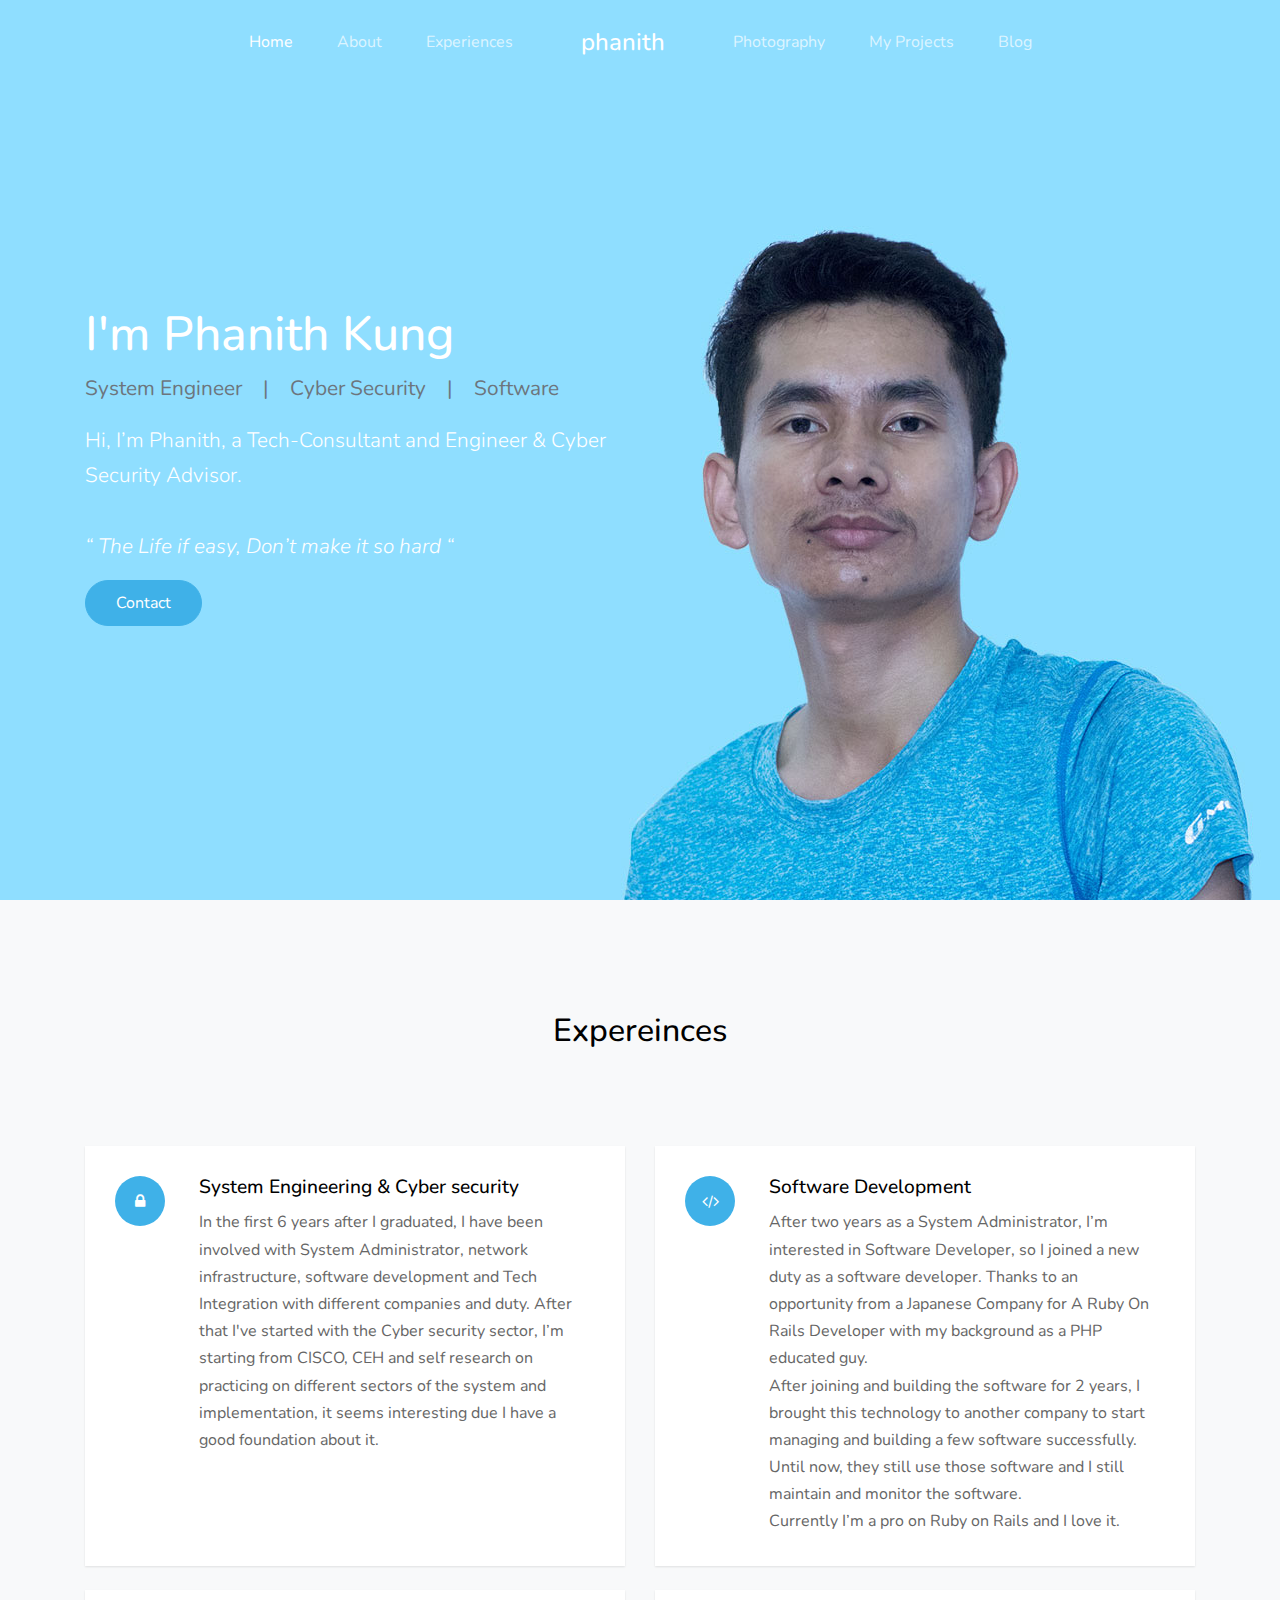
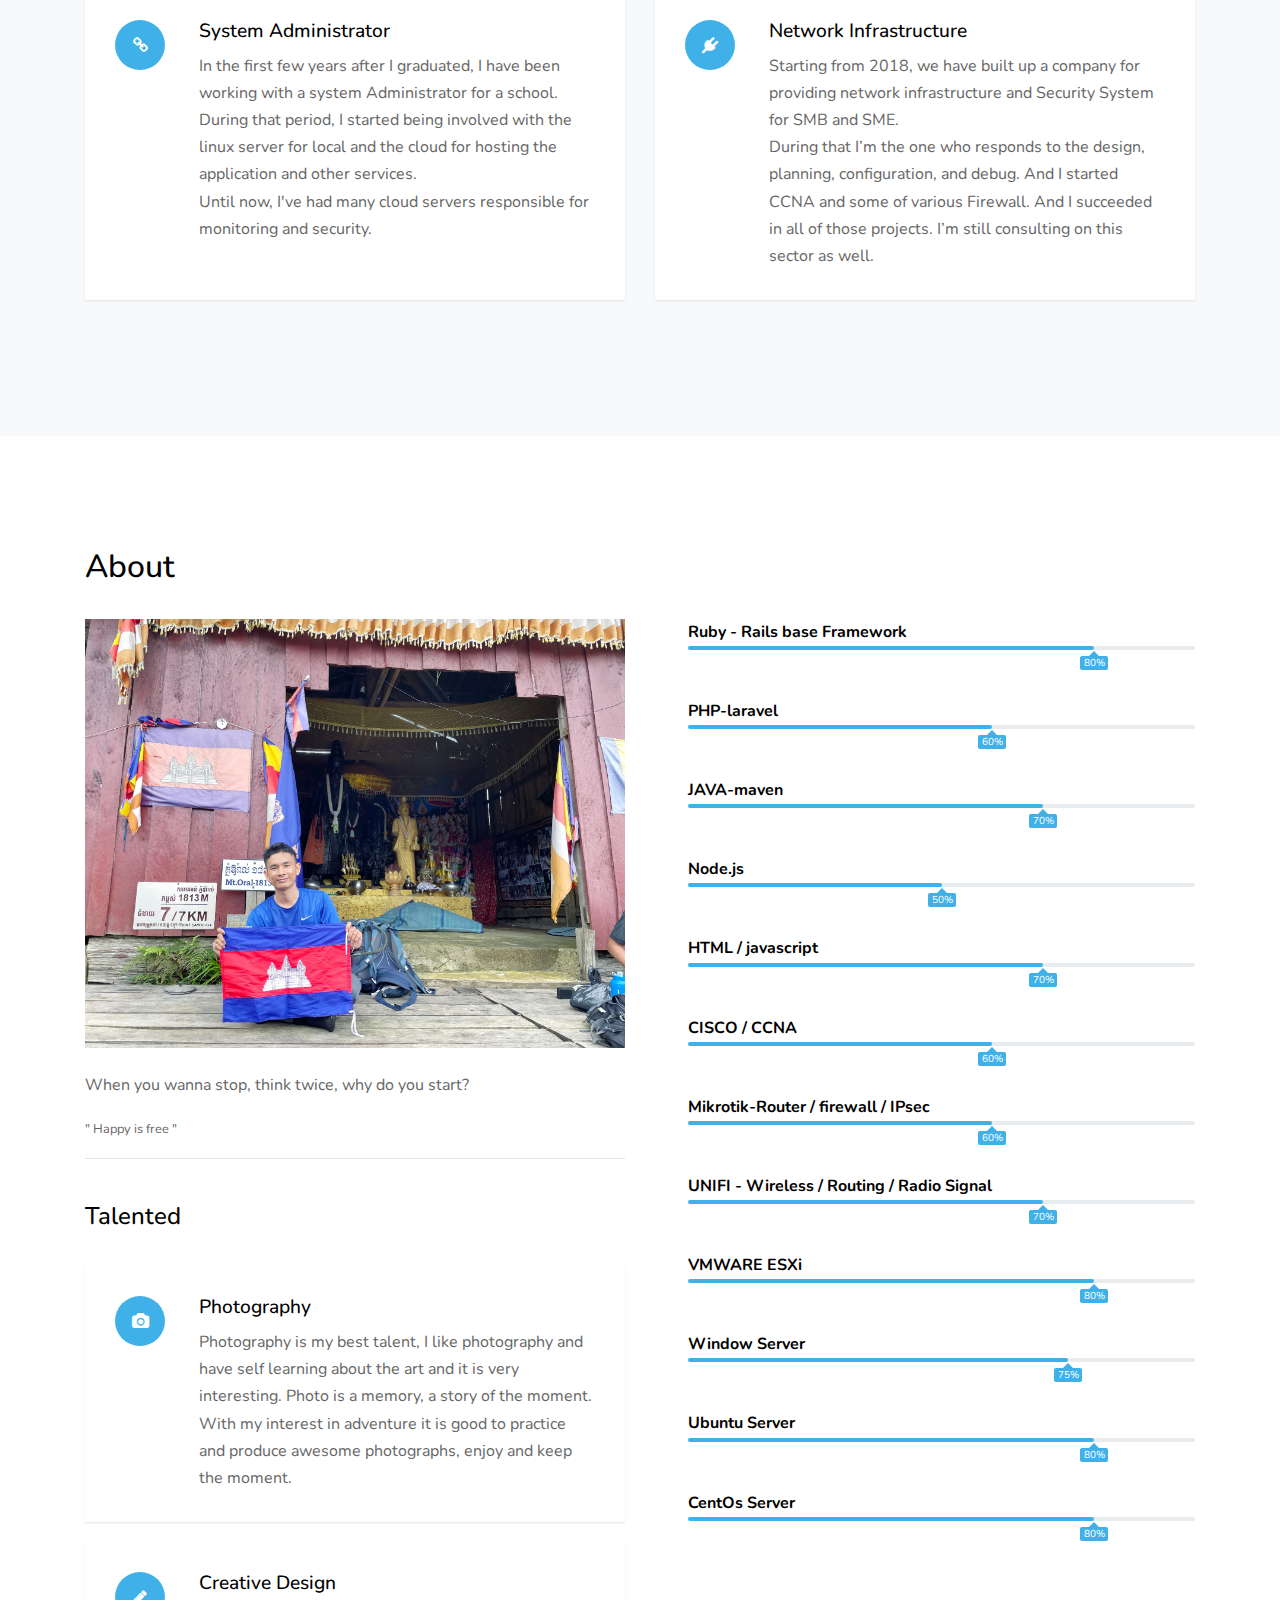
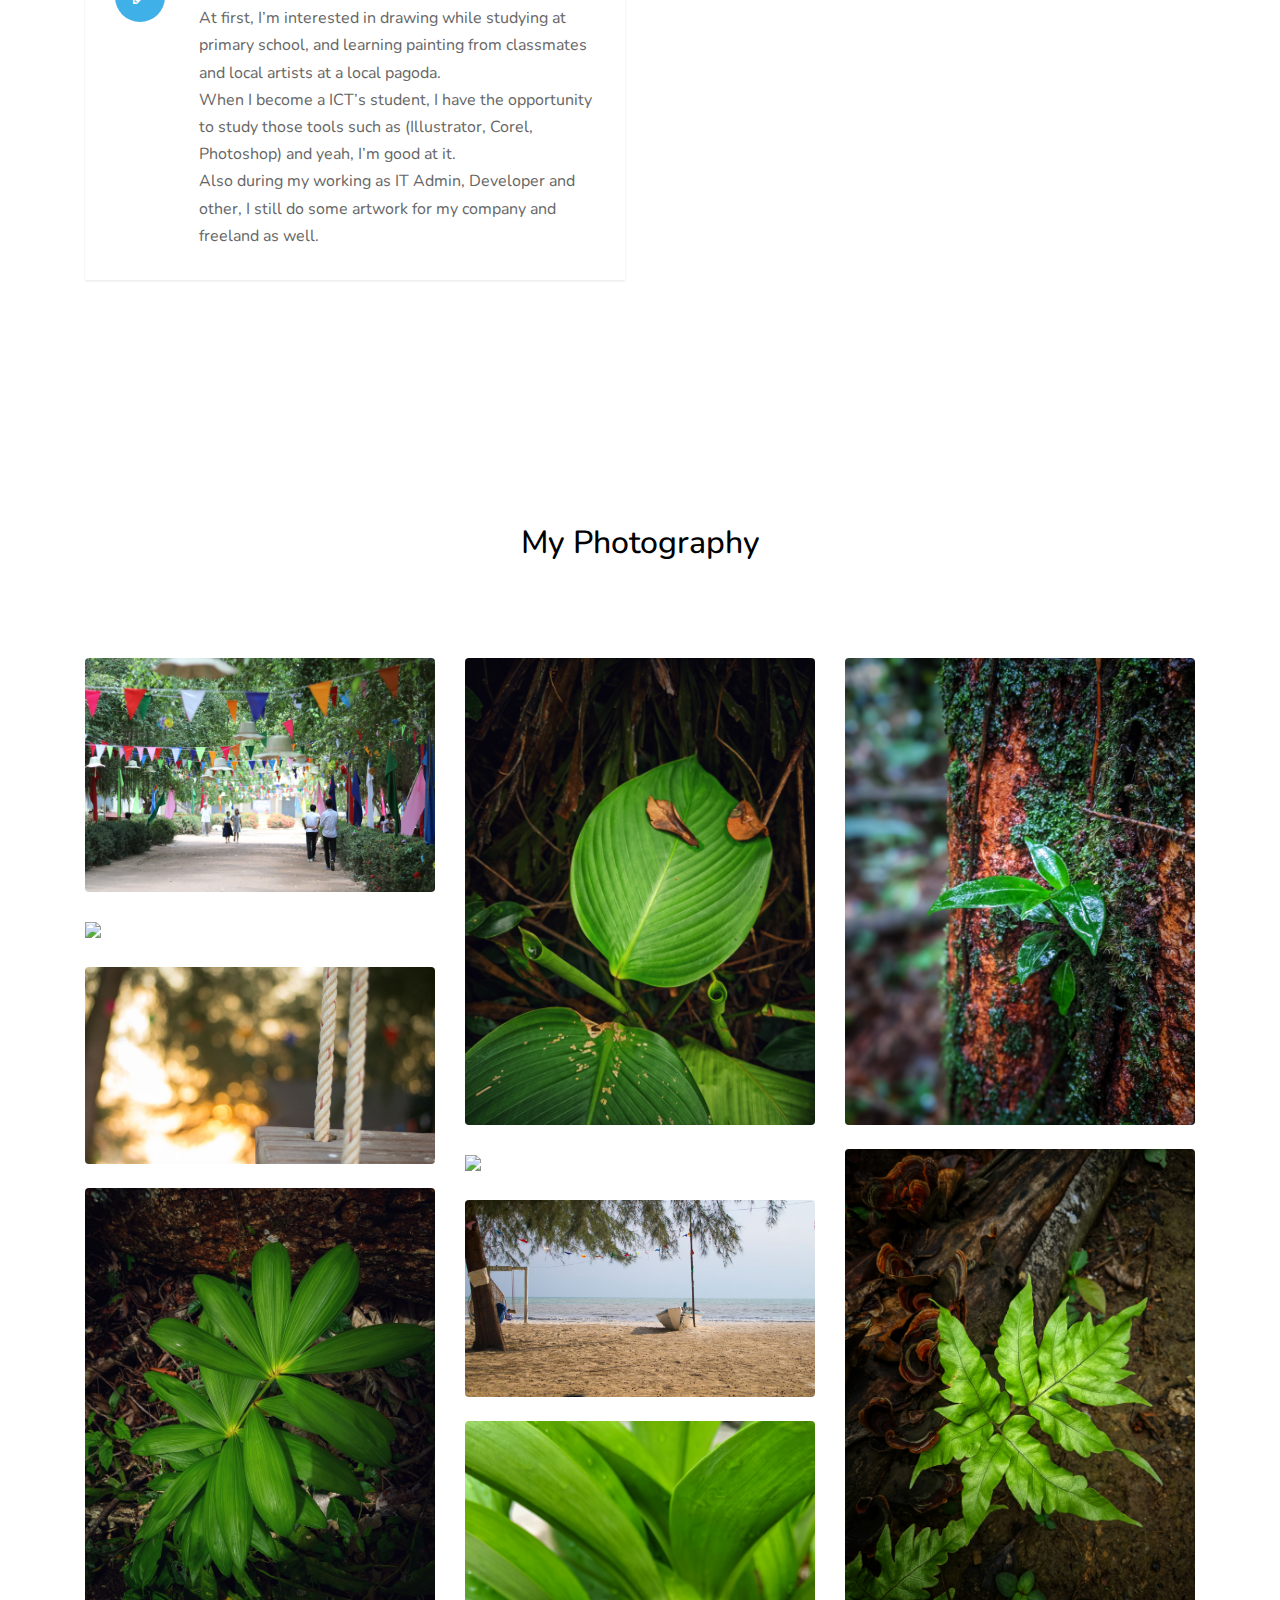
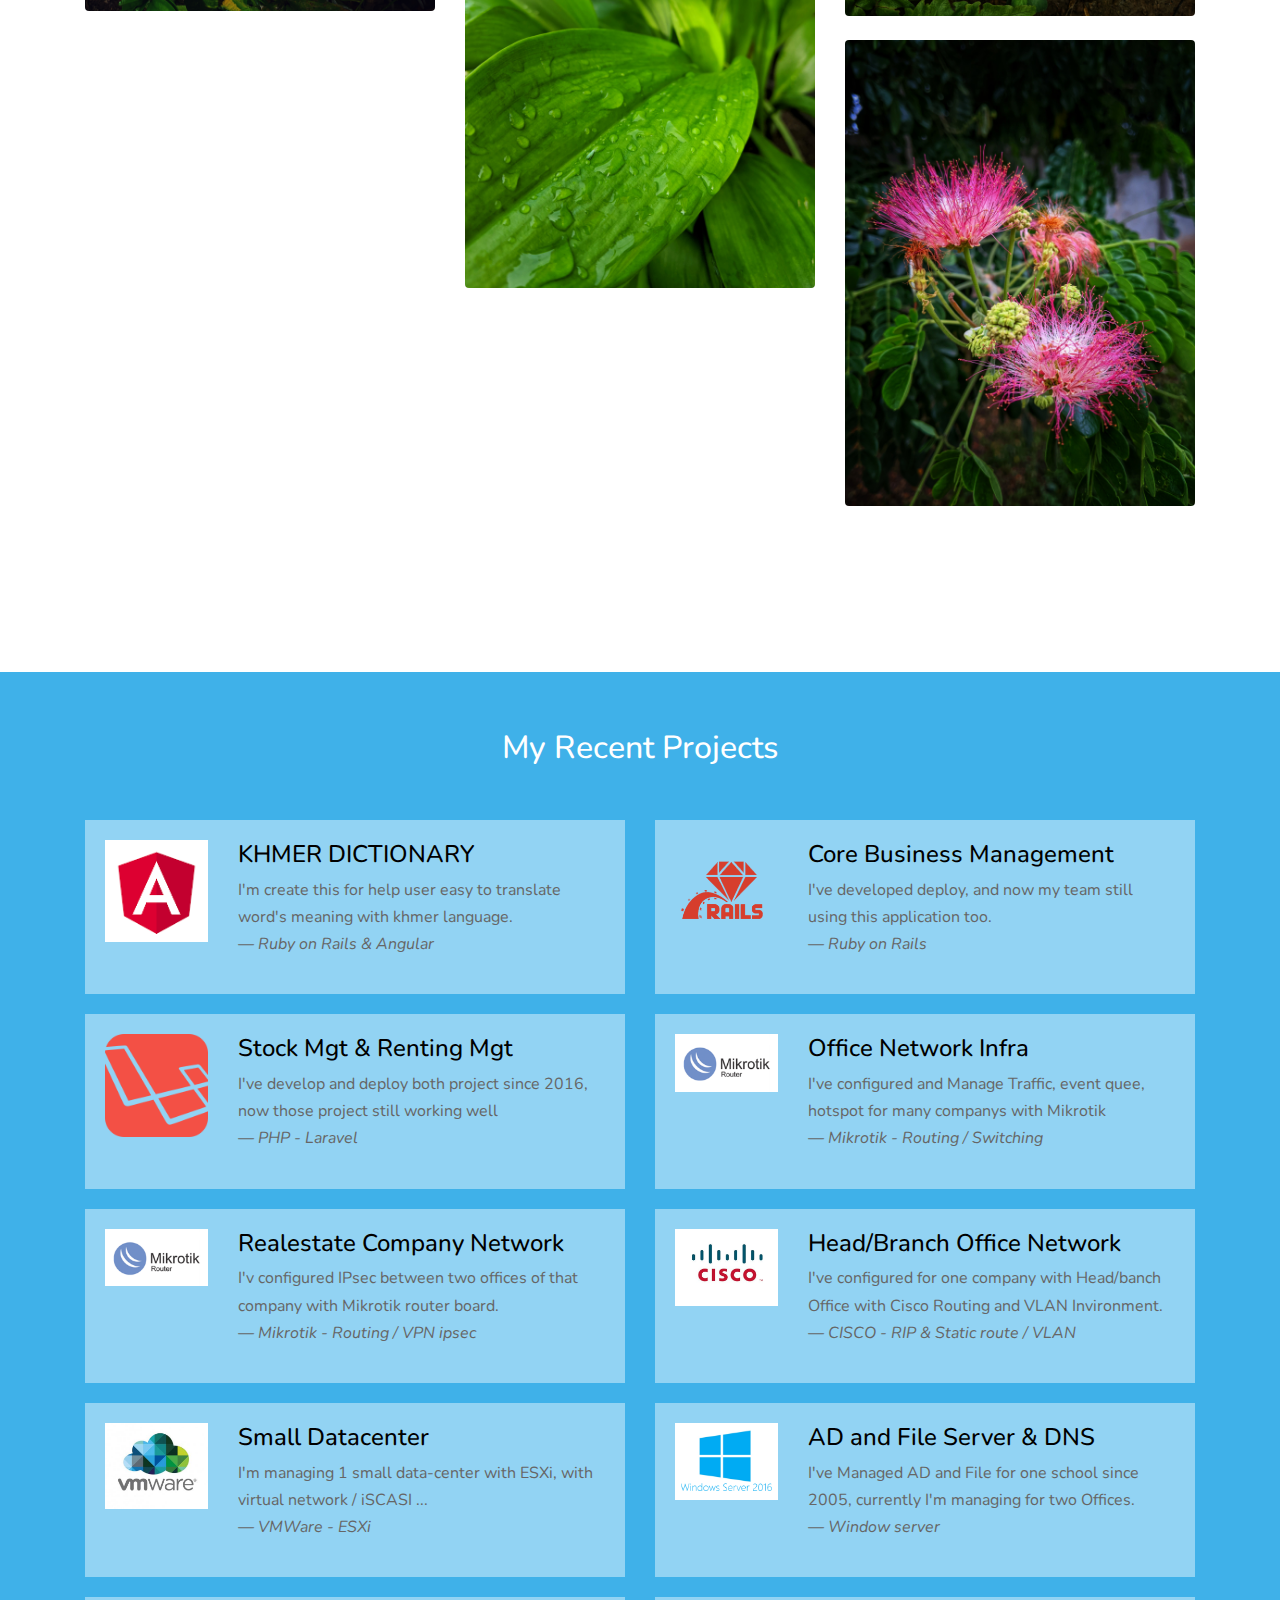
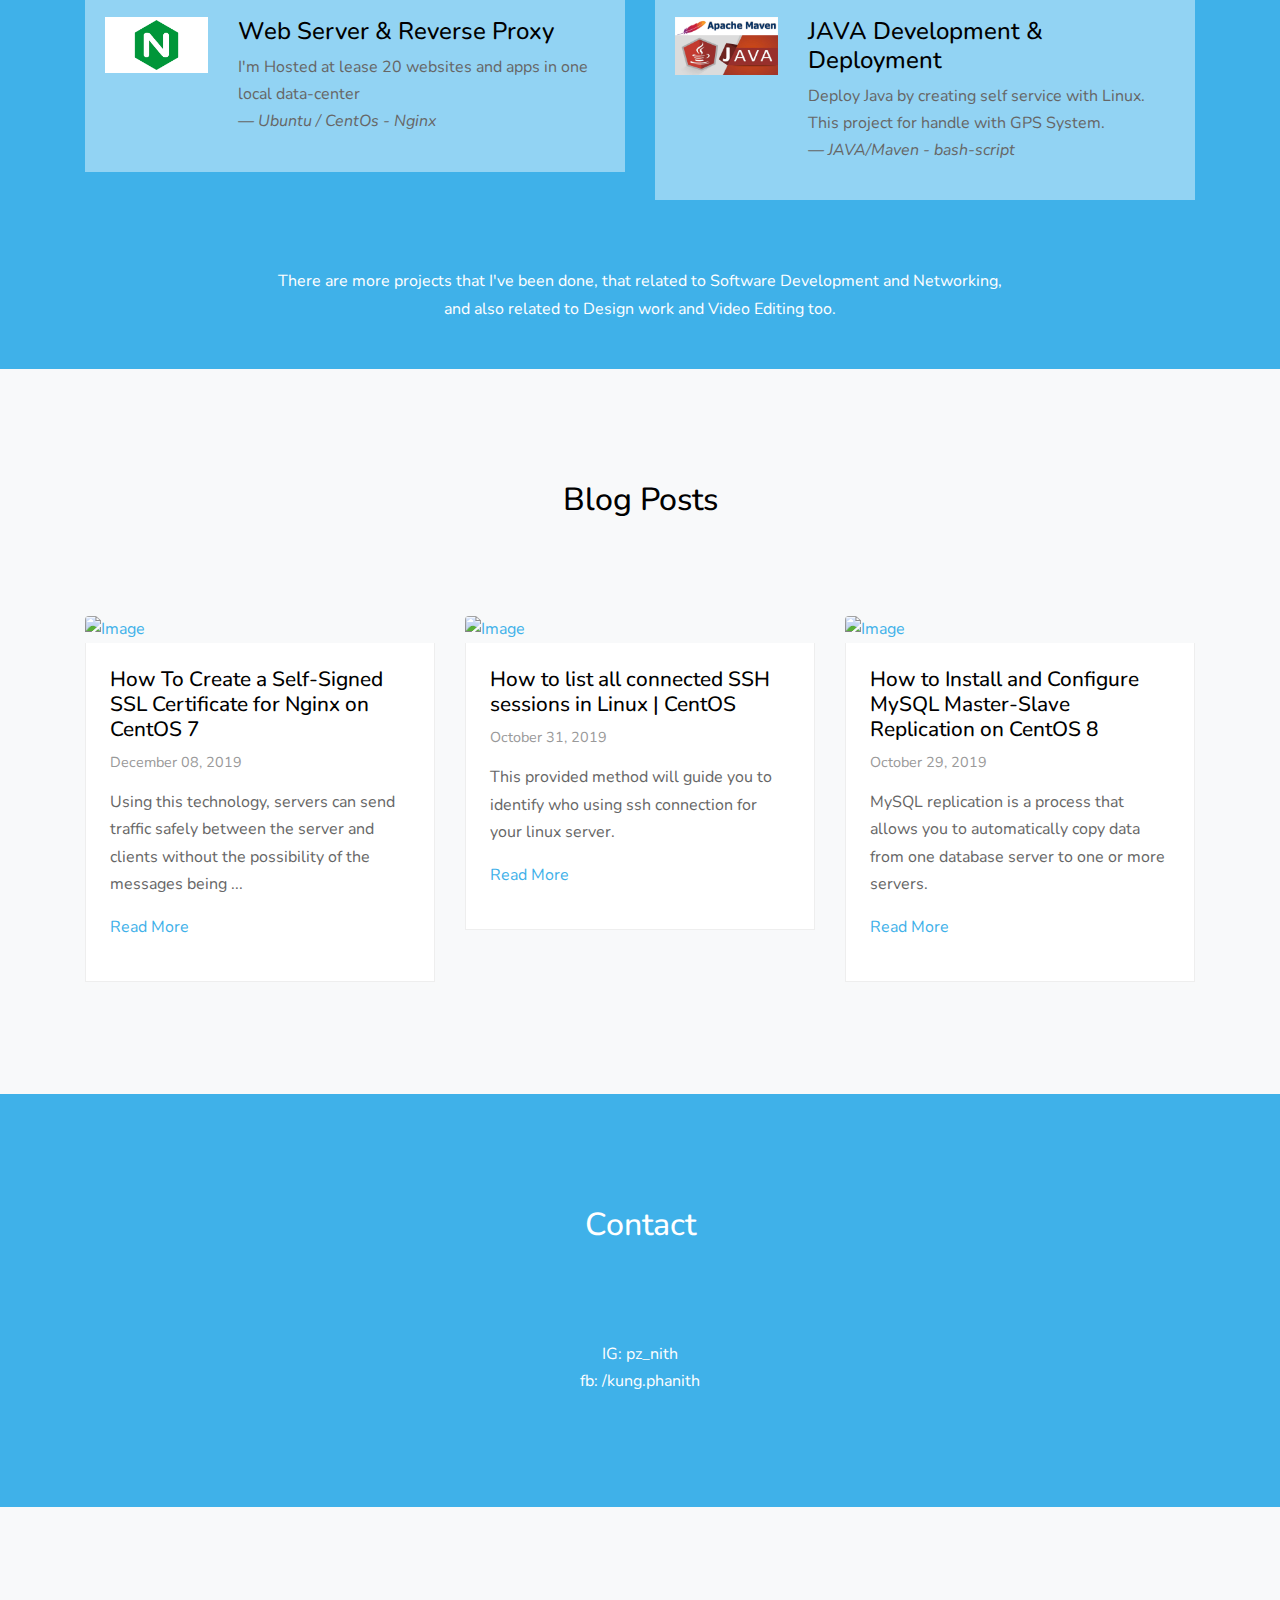
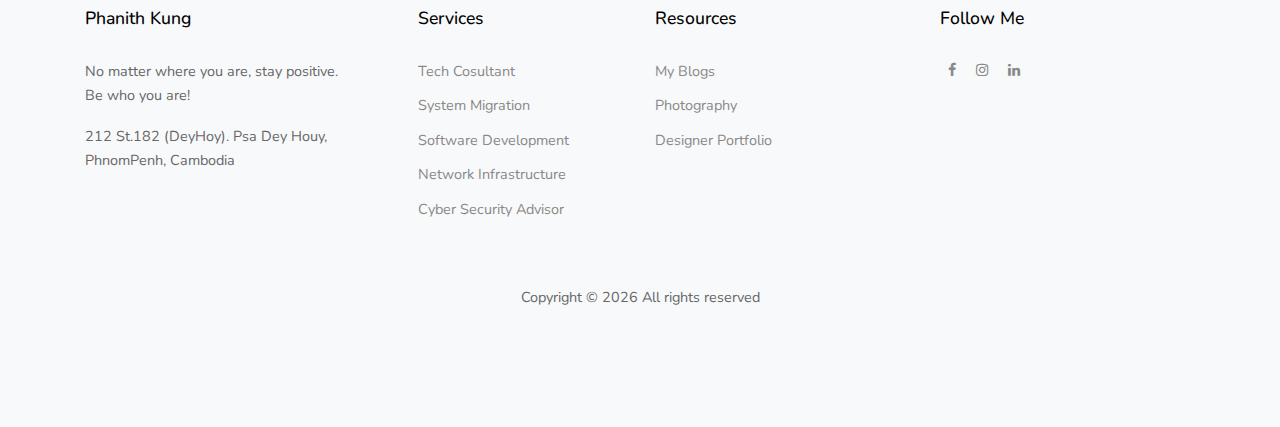
==== commit 6e51f902: "update contact info" ====
--- a/index.html
+++ b/index.html
@@ -727,9 +727,10 @@
         </div>
 
         <div class="my-contact" style="color: #fff; text-align: center">
-          Phone: 0968 500 600
+          IG: pz_nith
+
           <br/>
-          Email: kungphanith79@gmail.com
+          fb: /kung.phanith
 
         </div>
         
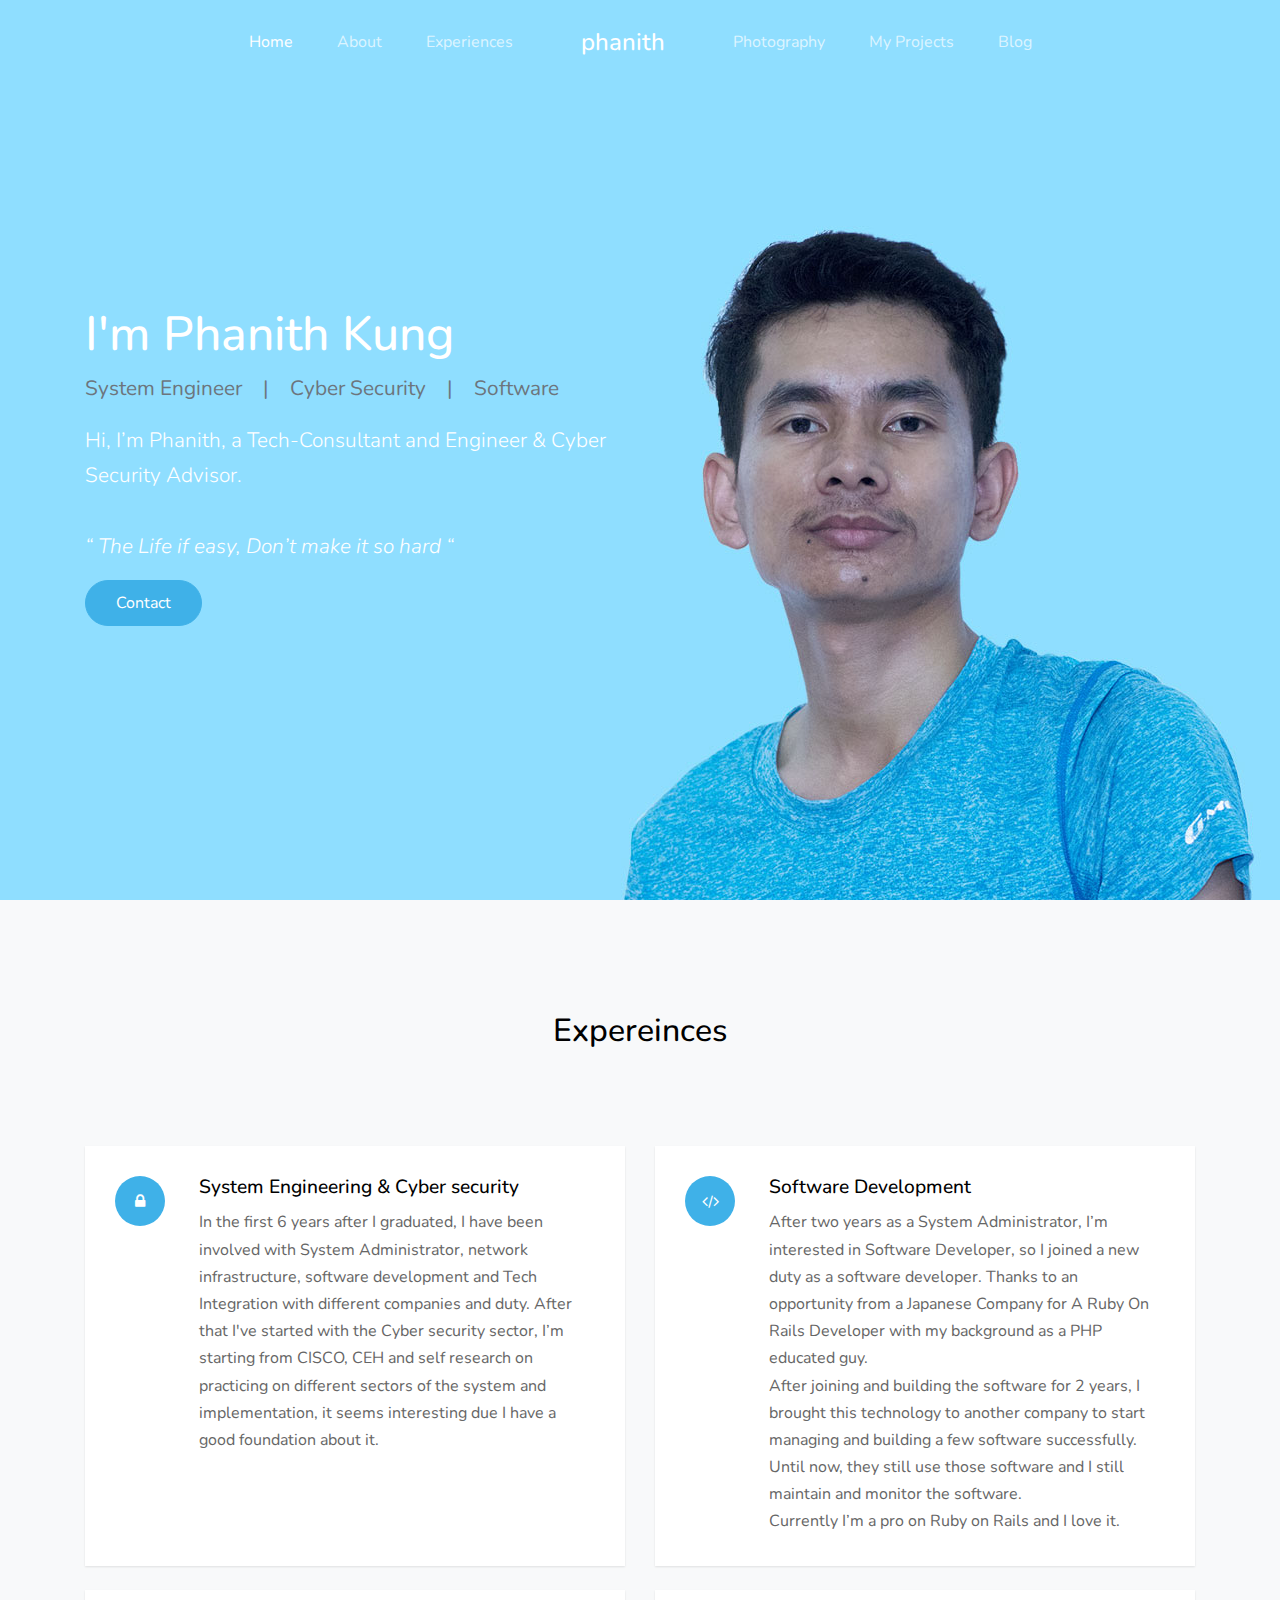
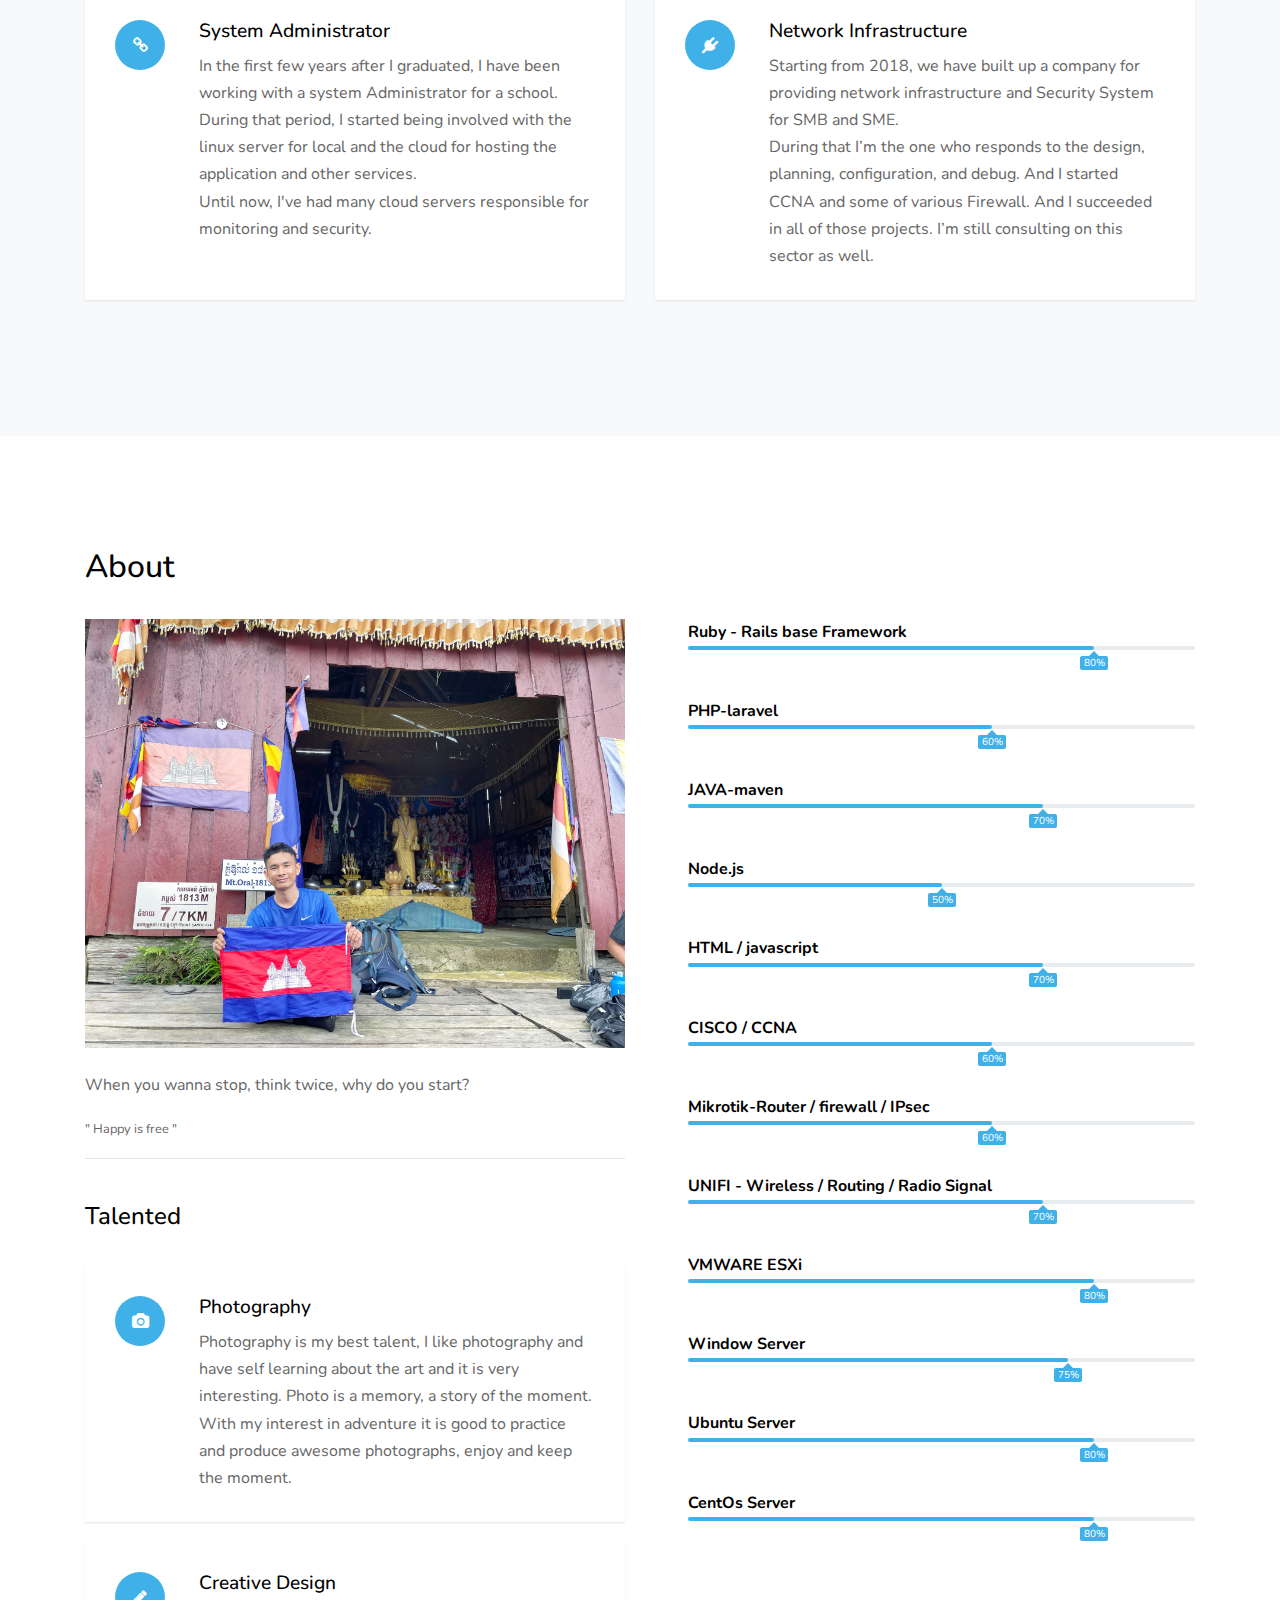
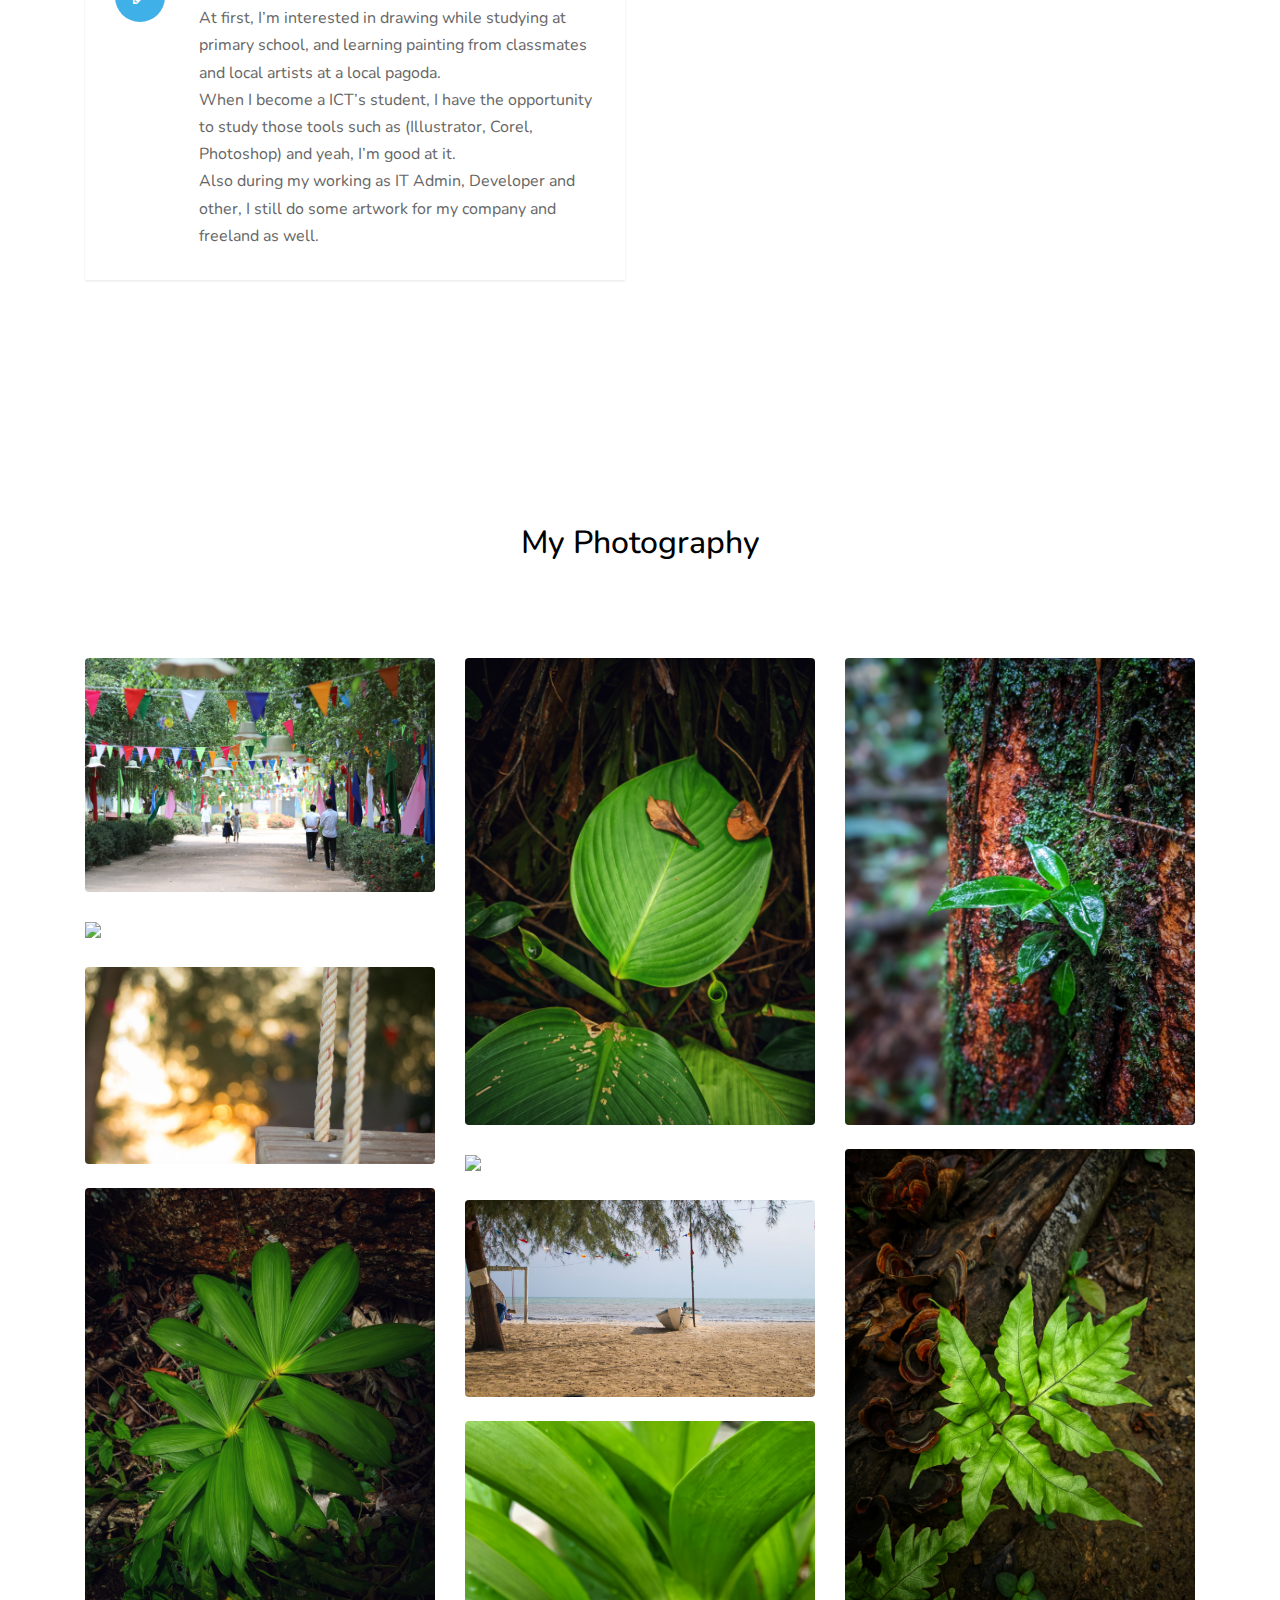
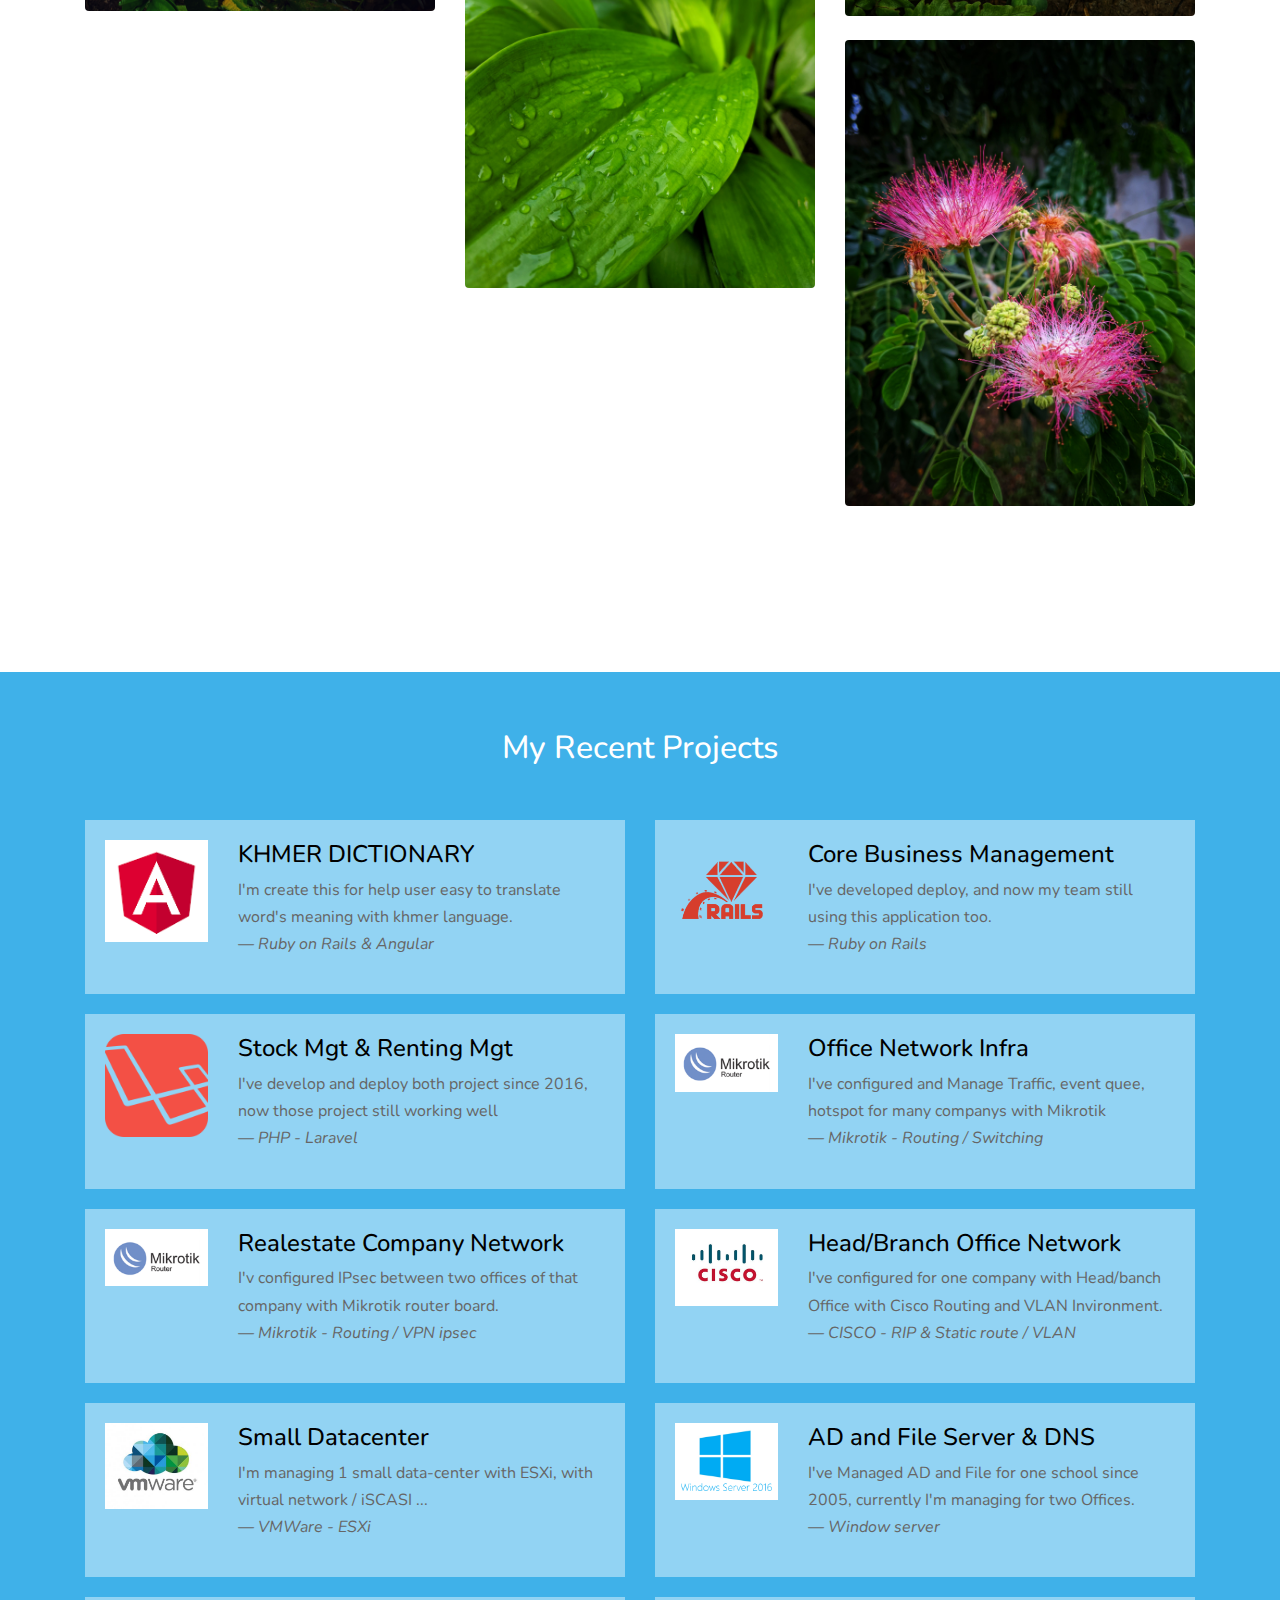
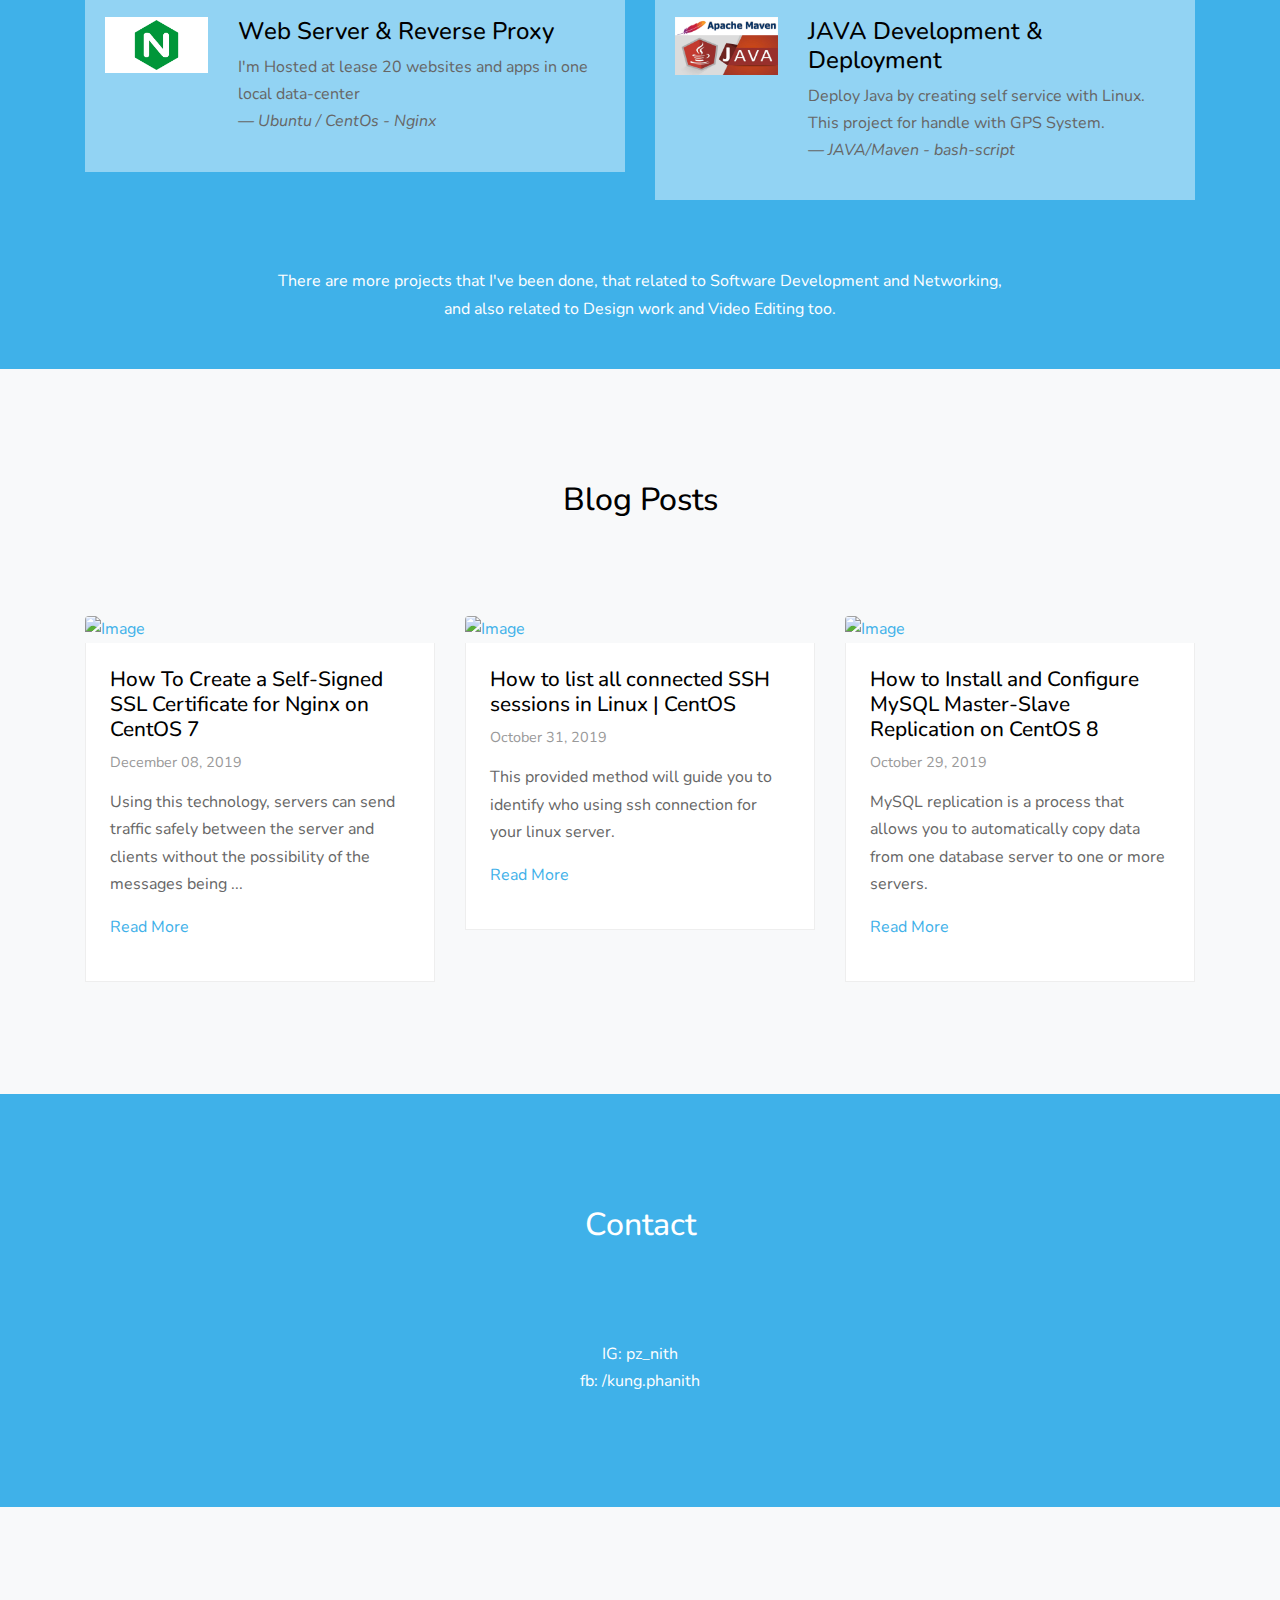
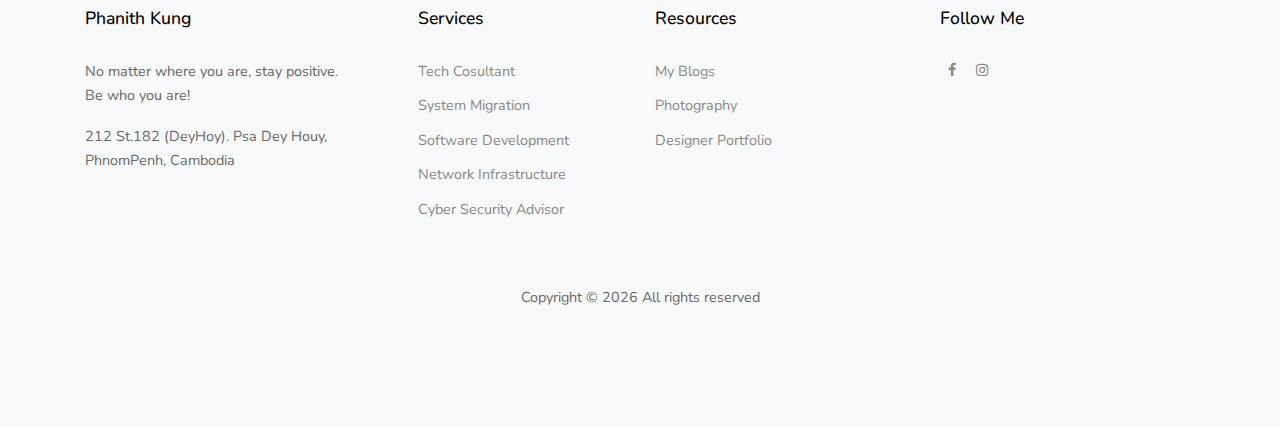
==== commit 8ec7eb27: "update" ====
--- a/index.html
+++ b/index.html
@@ -809,8 +809,8 @@
             <h3 class="footer-title">Follow Me</h3>
             <!-- <a href="https://twitter.com/KUNGPHANITH" class="social-circle p-2"><span class="icon-twitter"></span></a> -->
             <a href="https://www.facebook.com/kung.phanith" class="social-circle p-2"><span class="icon-facebook"></span></a>
-            <a href="https://www.instagram.com/pixcelman/" class="social-circle p-2"><span class="icon-instagram"></span></a>
-            <a href="https://www.linkedin.com/in/kungphanith/" class="social-circle p-2"><span class="icon-linkedin"></span></a>
+            <a href="https://www.instagram.com/pz_nith/" class="social-circle p-2"><span class="icon-instagram"></span></a>
+            <!-- <a href="https://www.linkedin.com/in/kungphanith/" class="social-circle p-2"><span class="icon-linkedin"></span></a> -->
           </div>
         </div>
 
